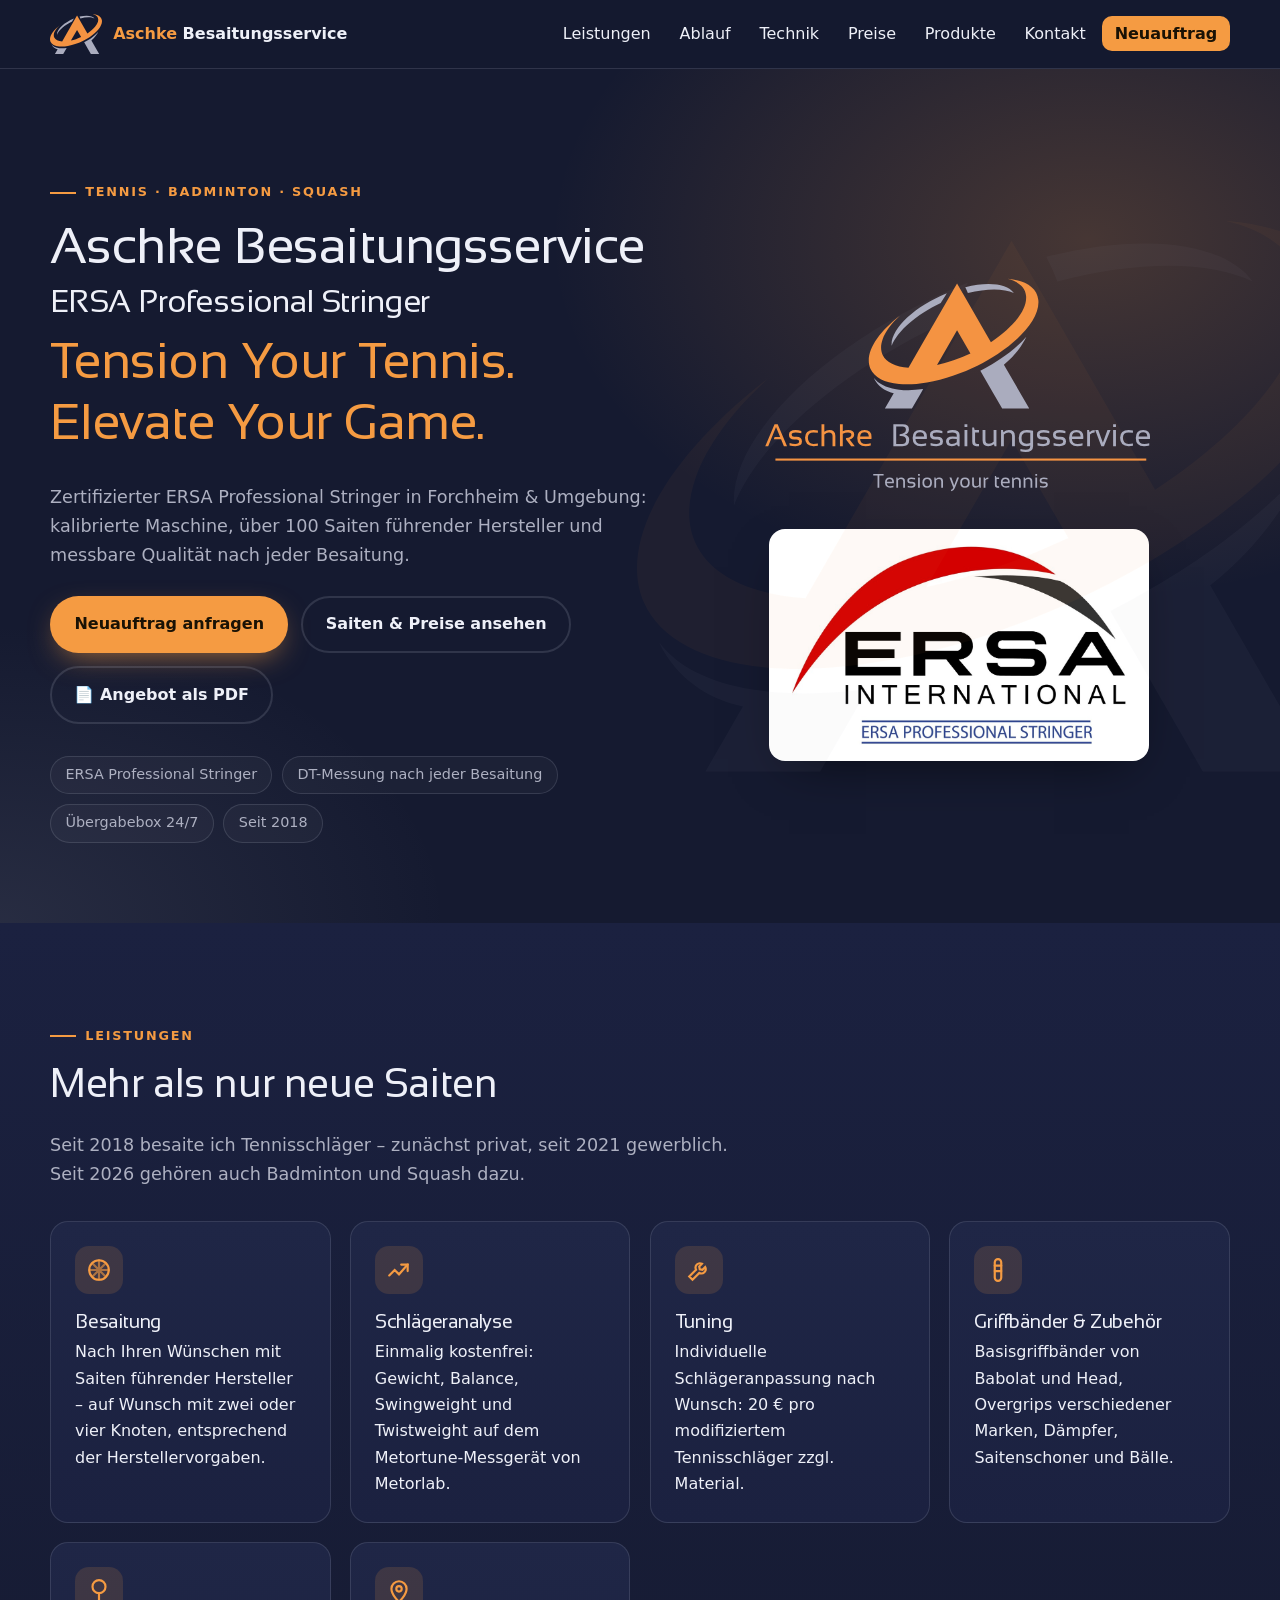
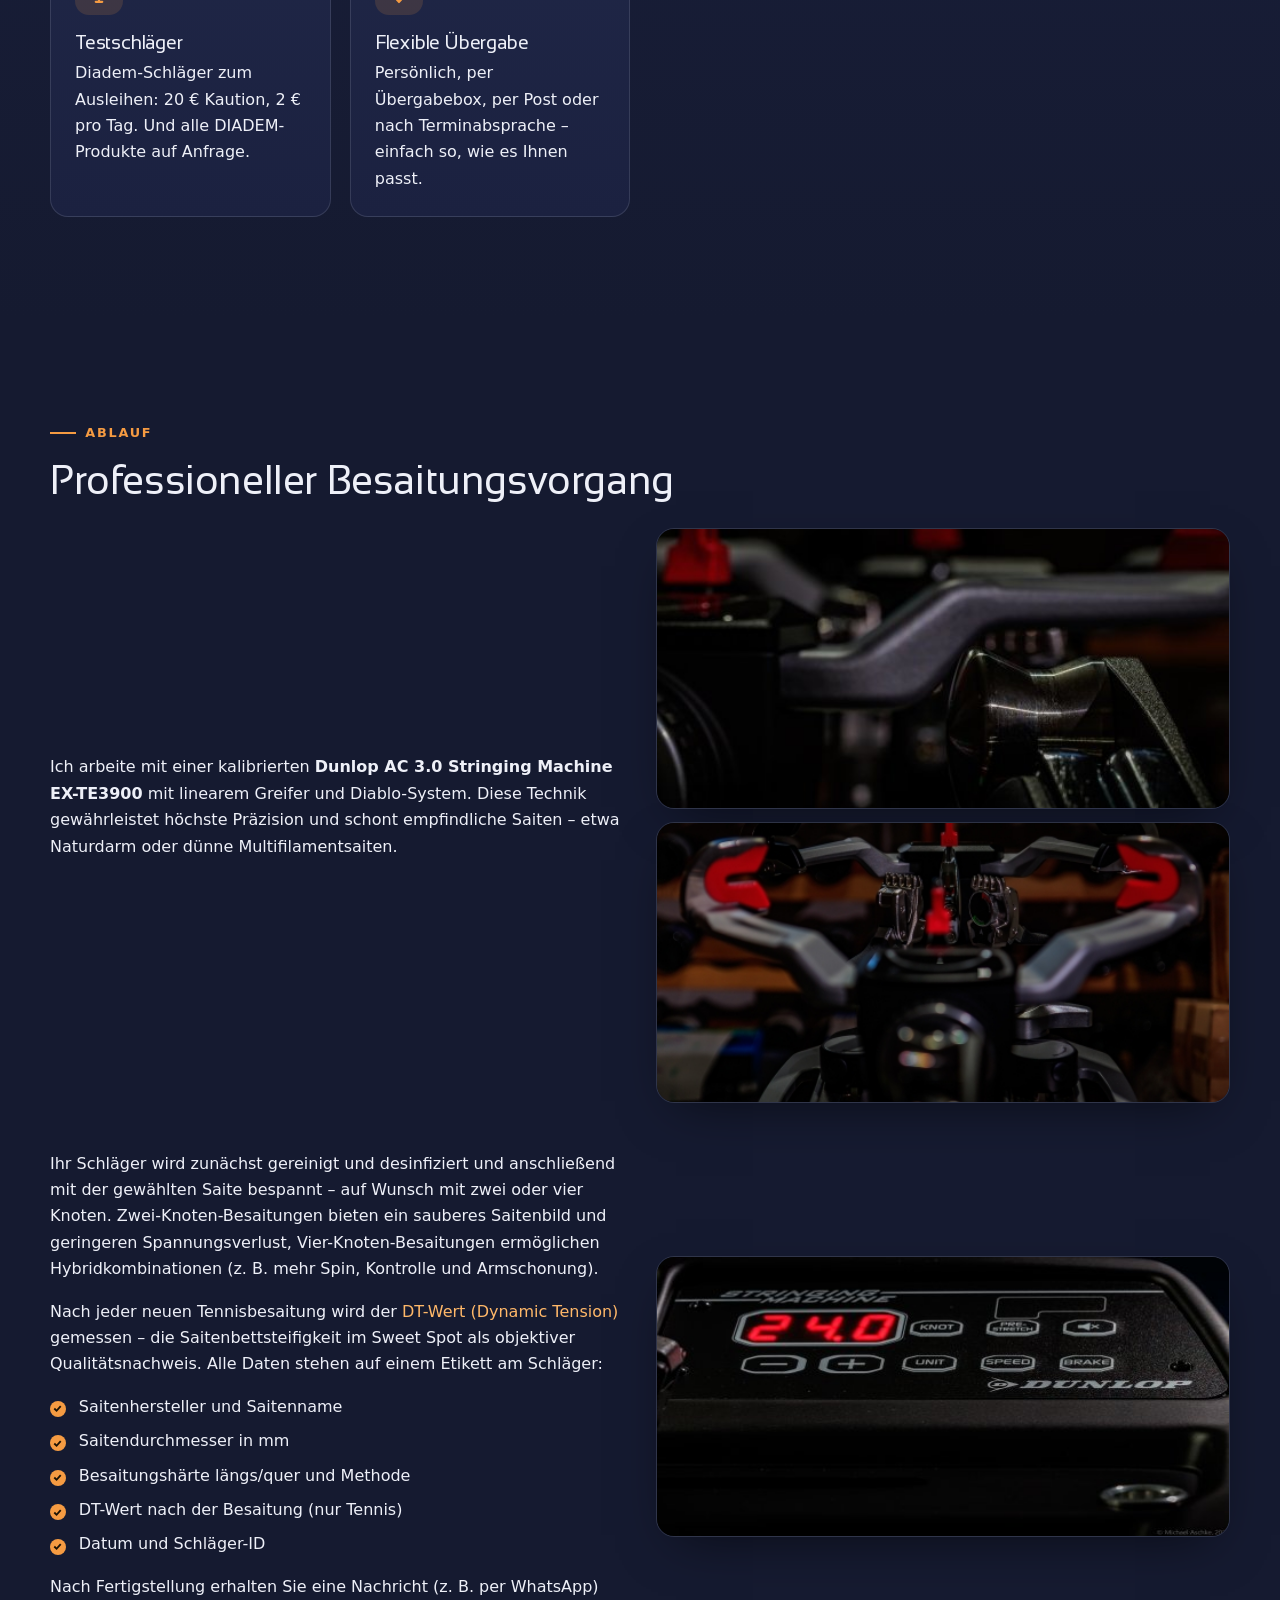
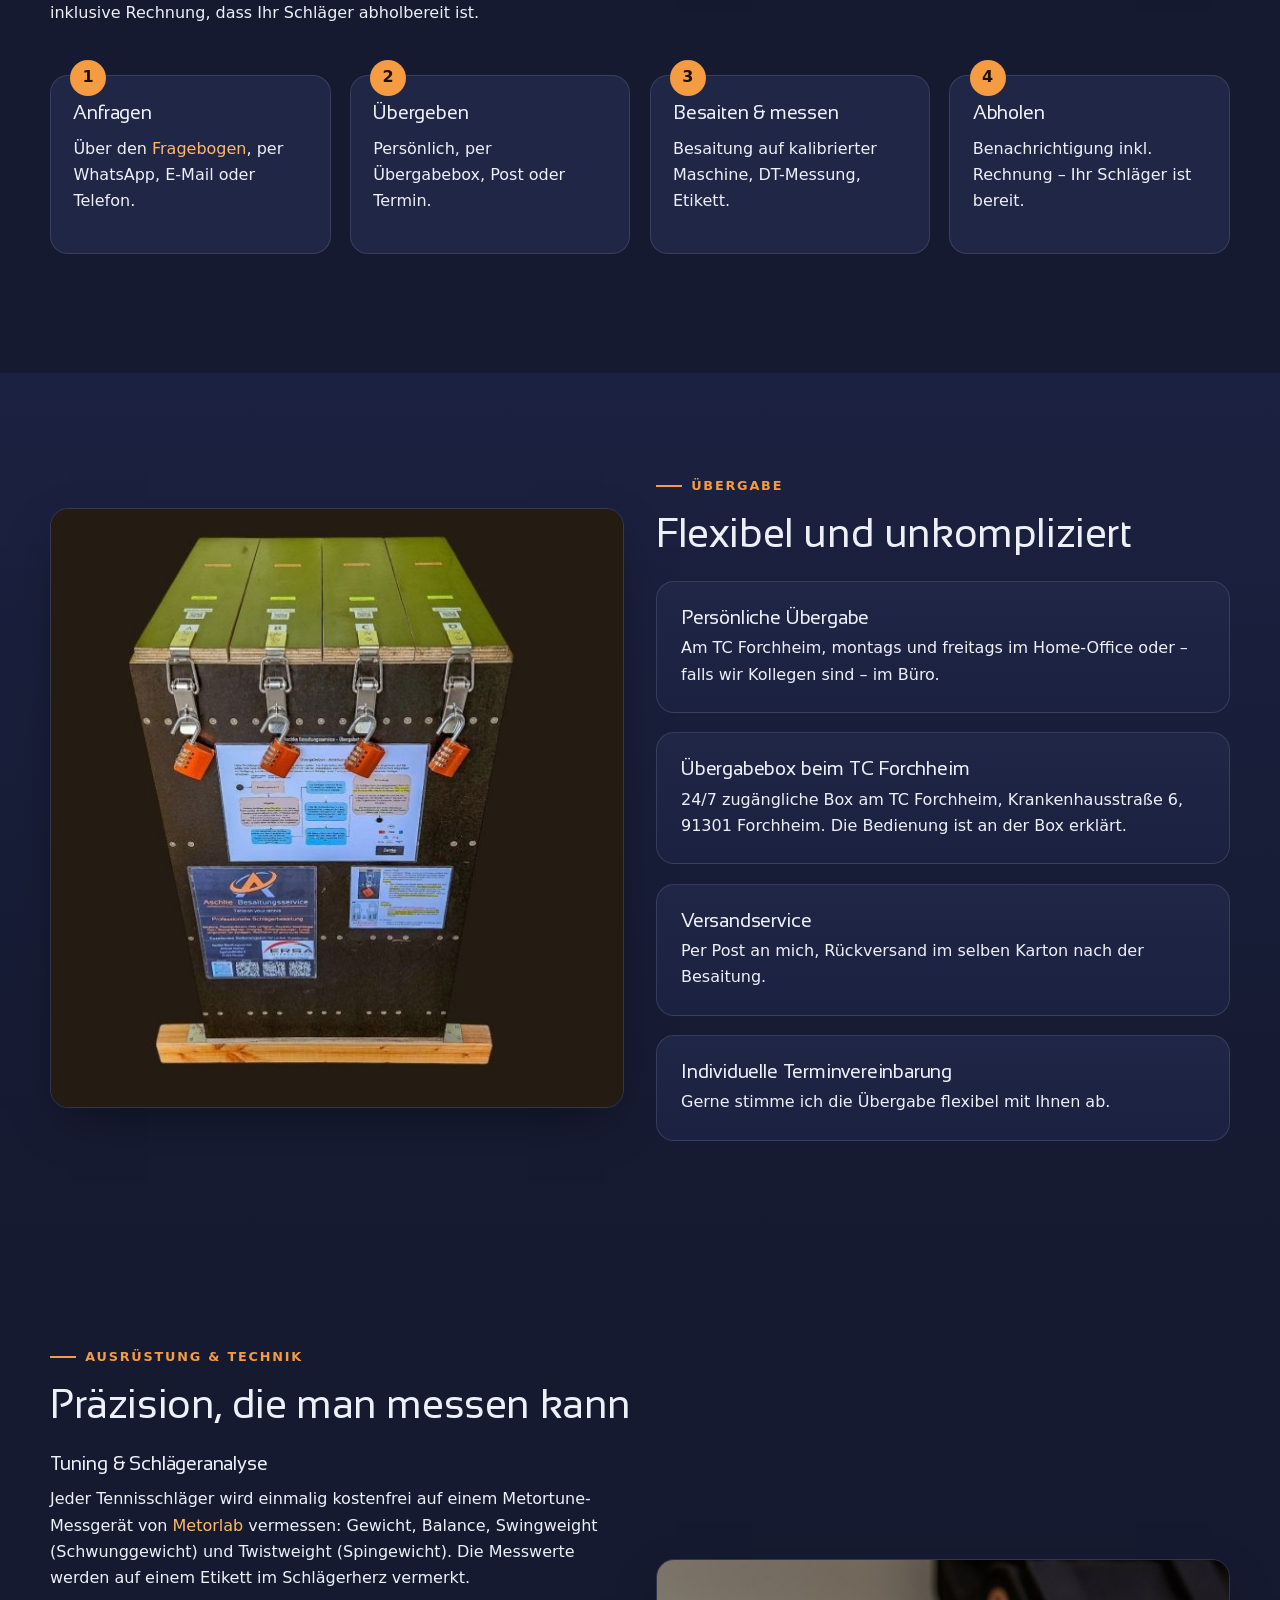
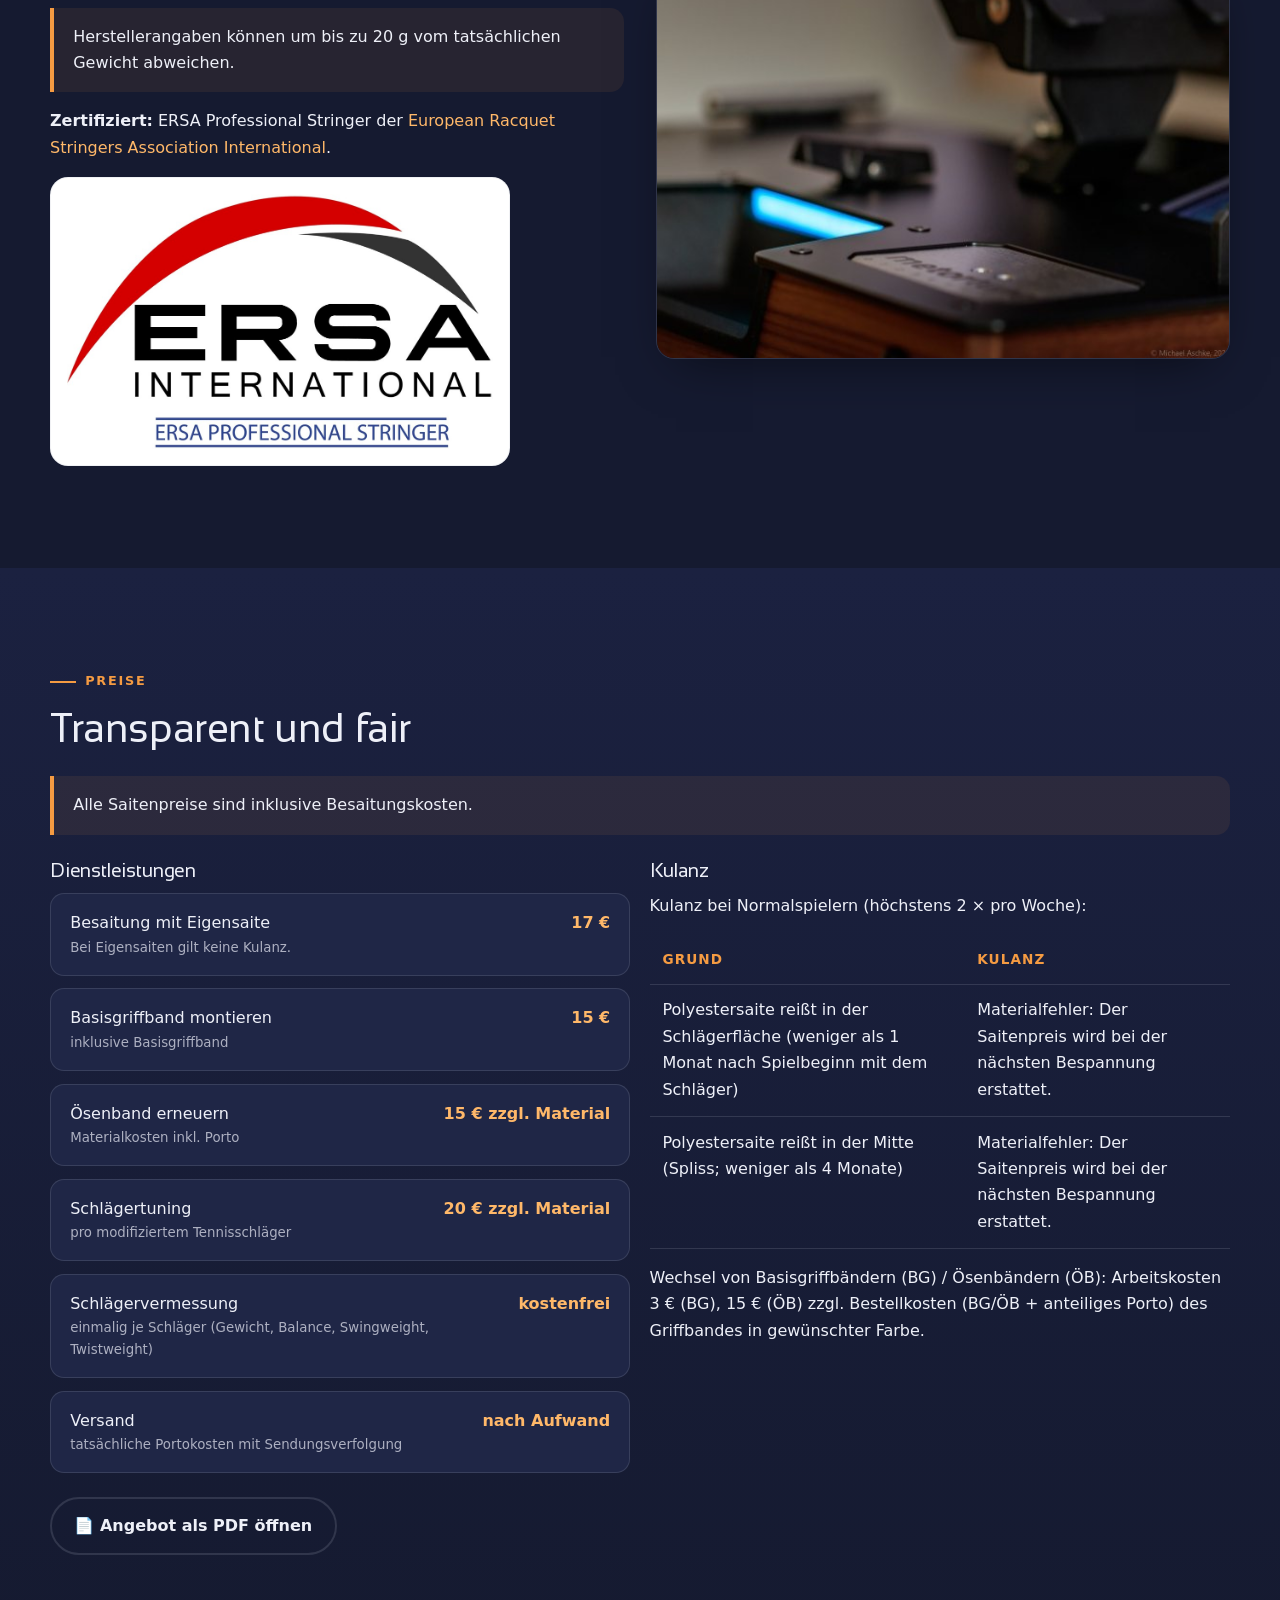
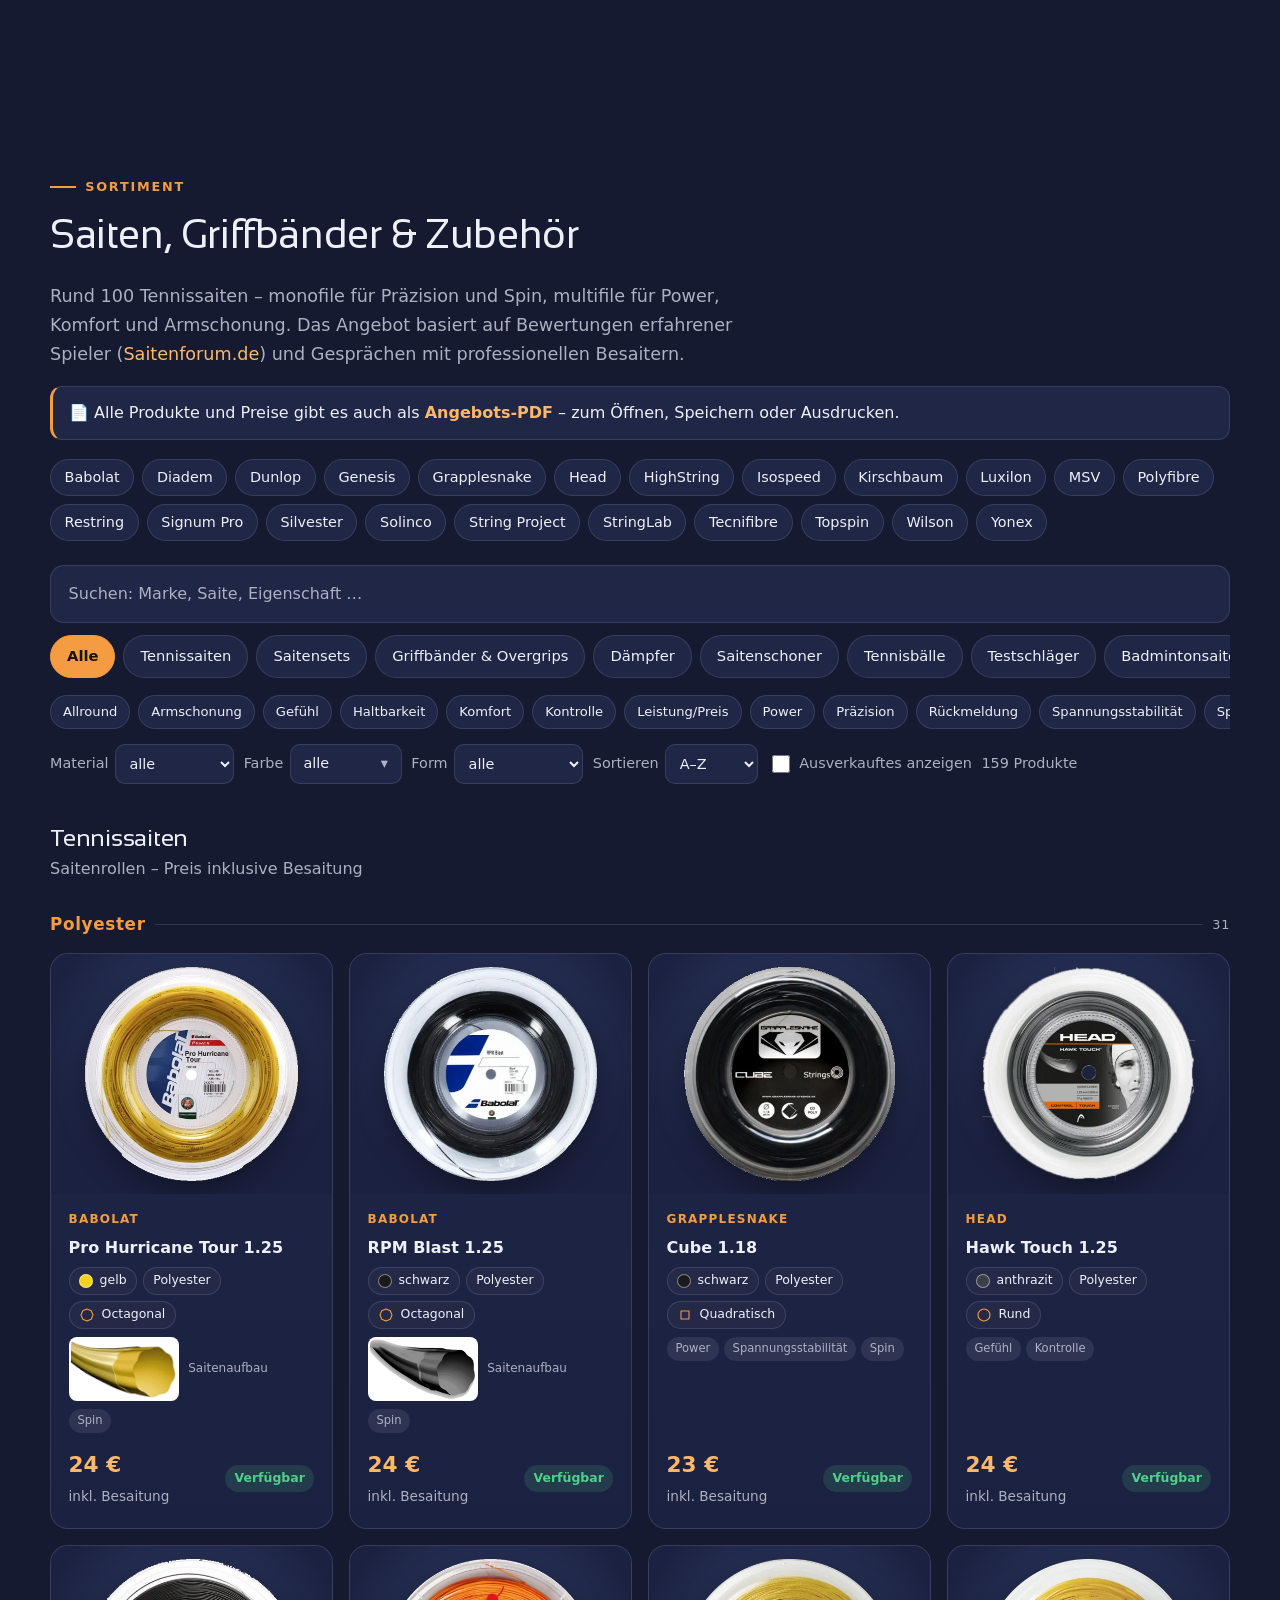
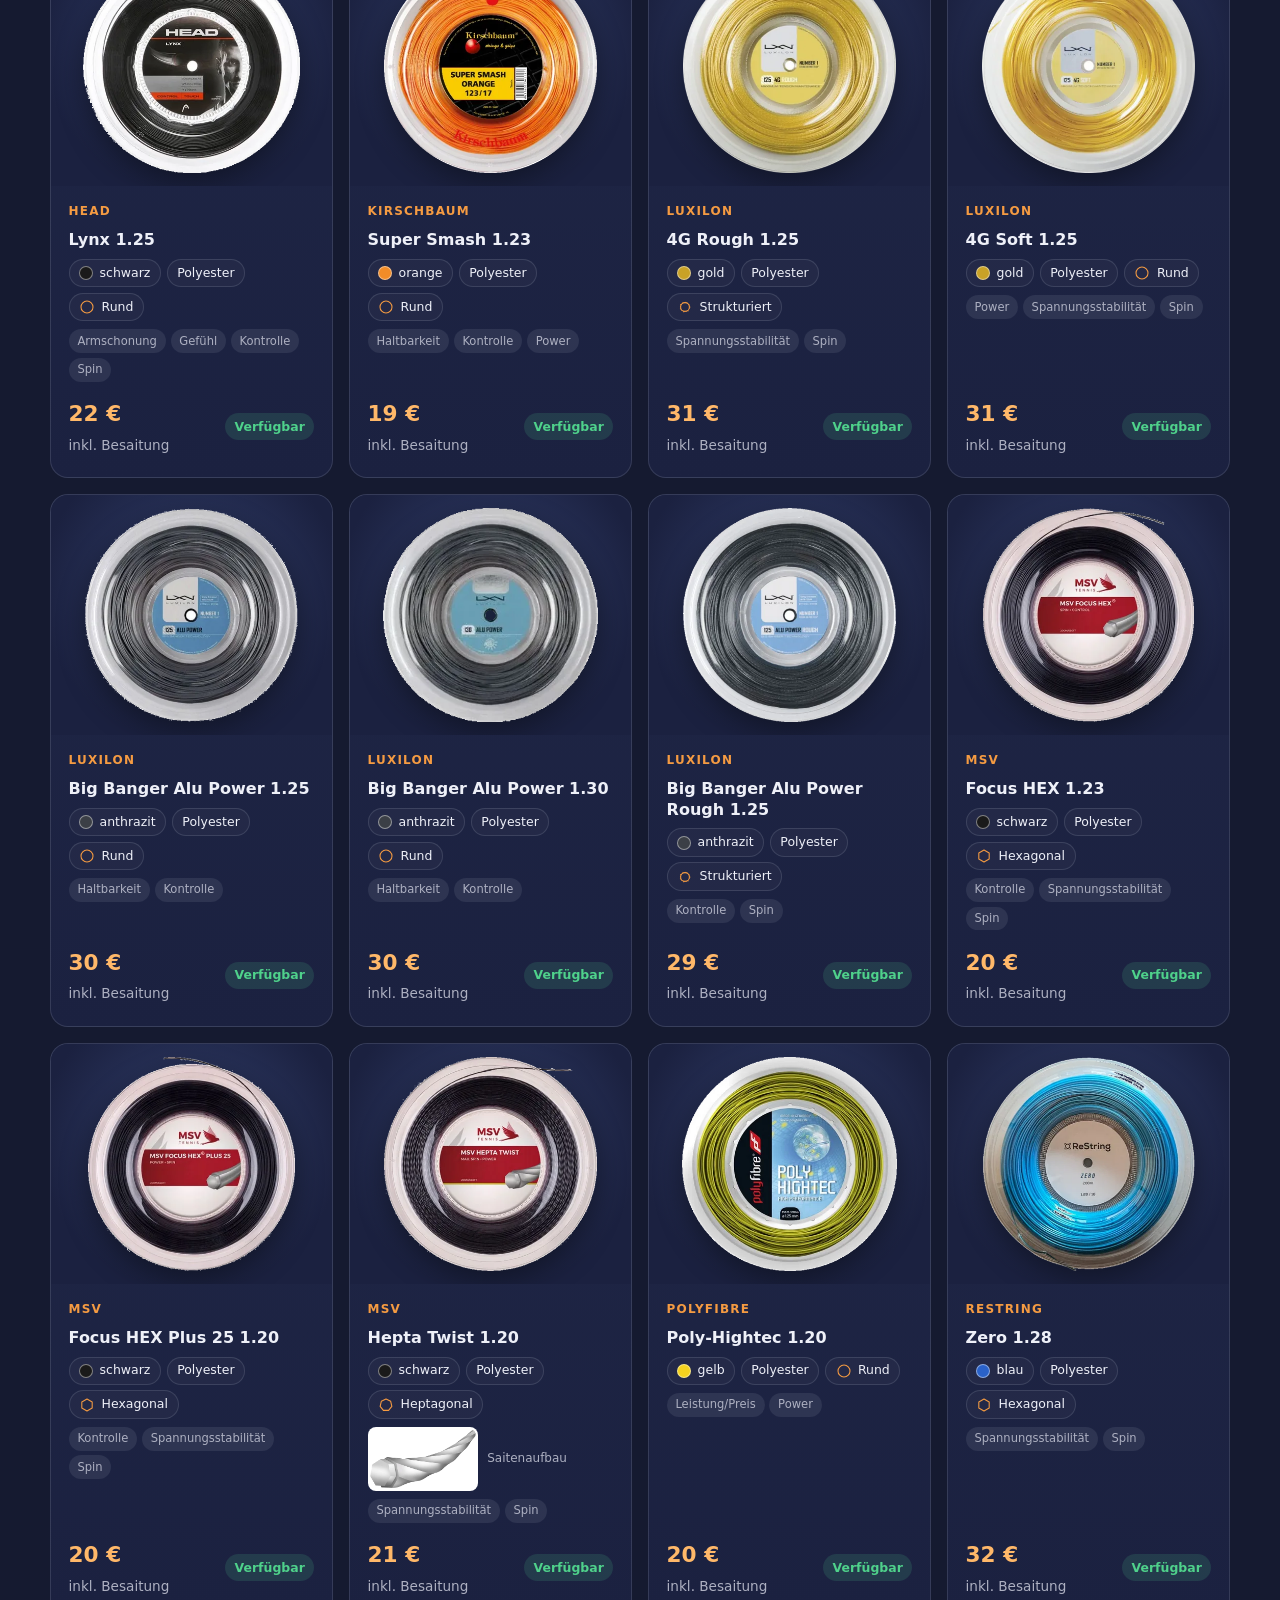
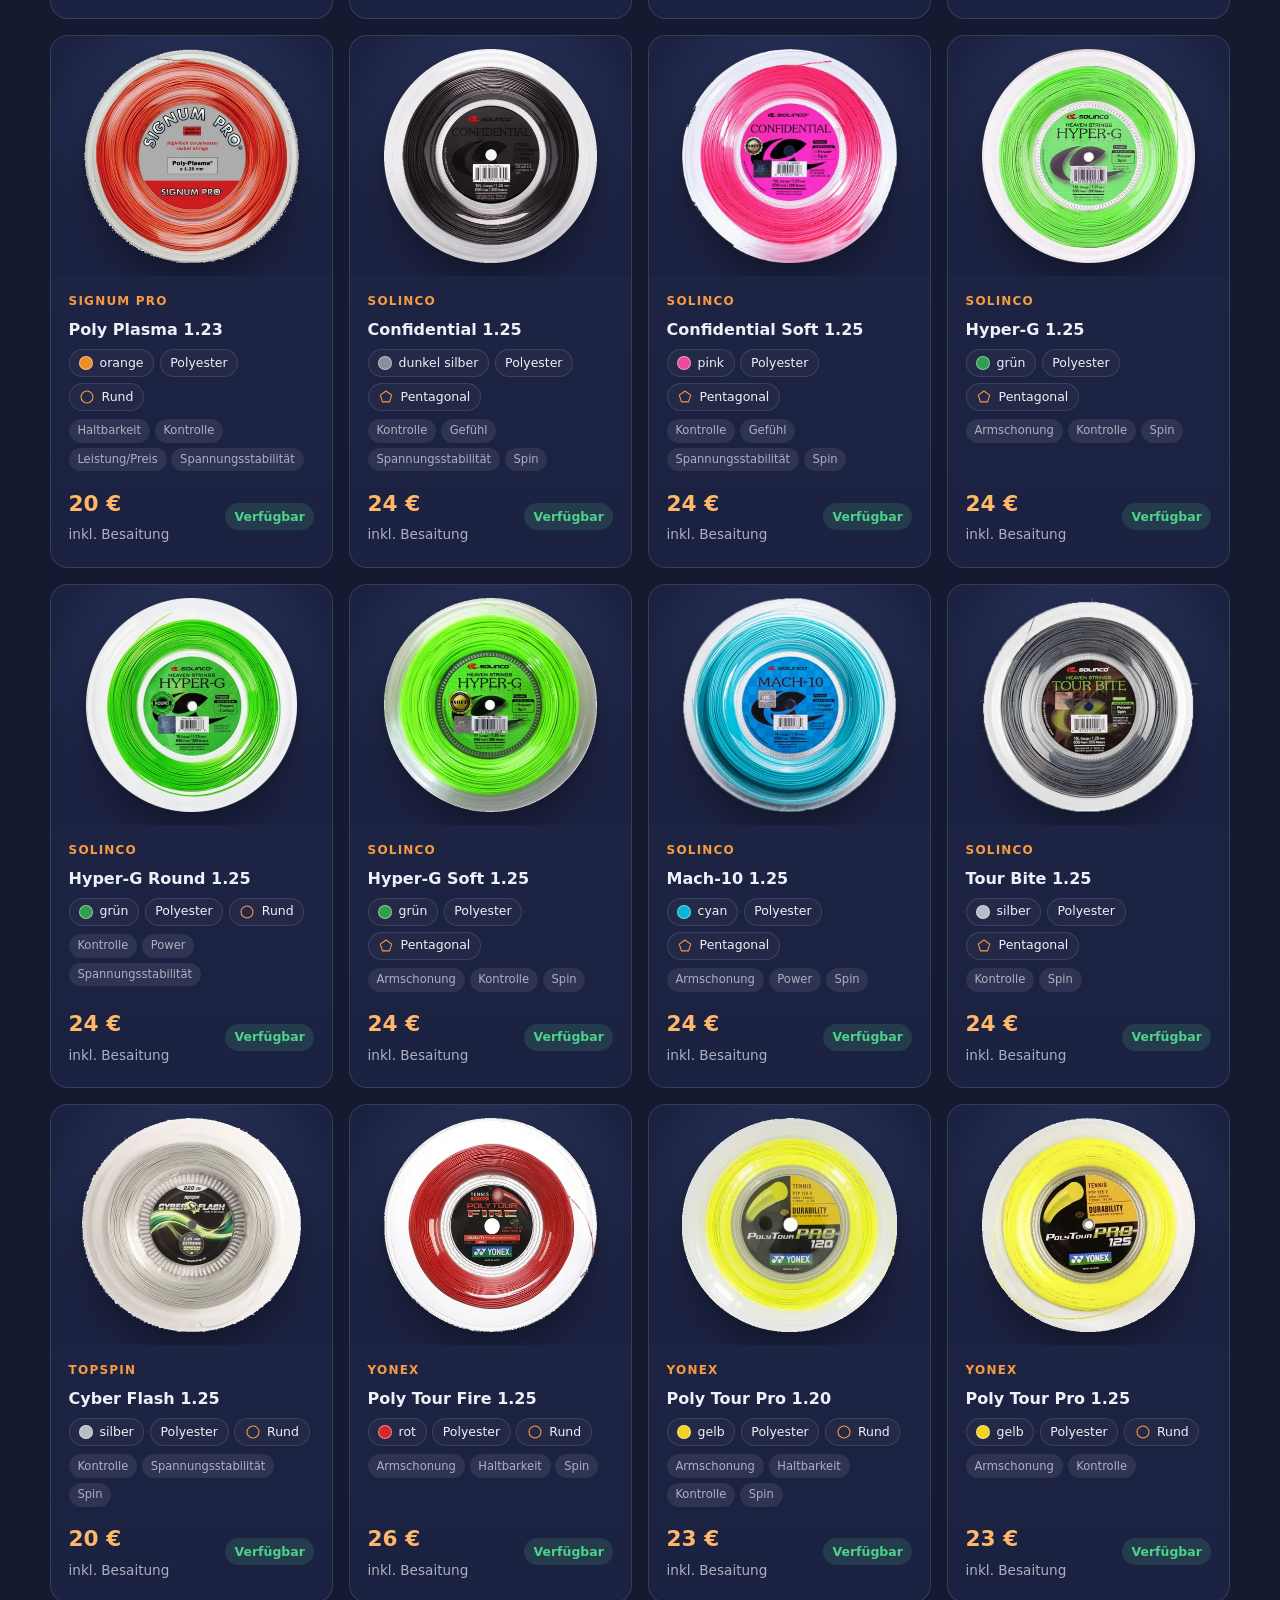
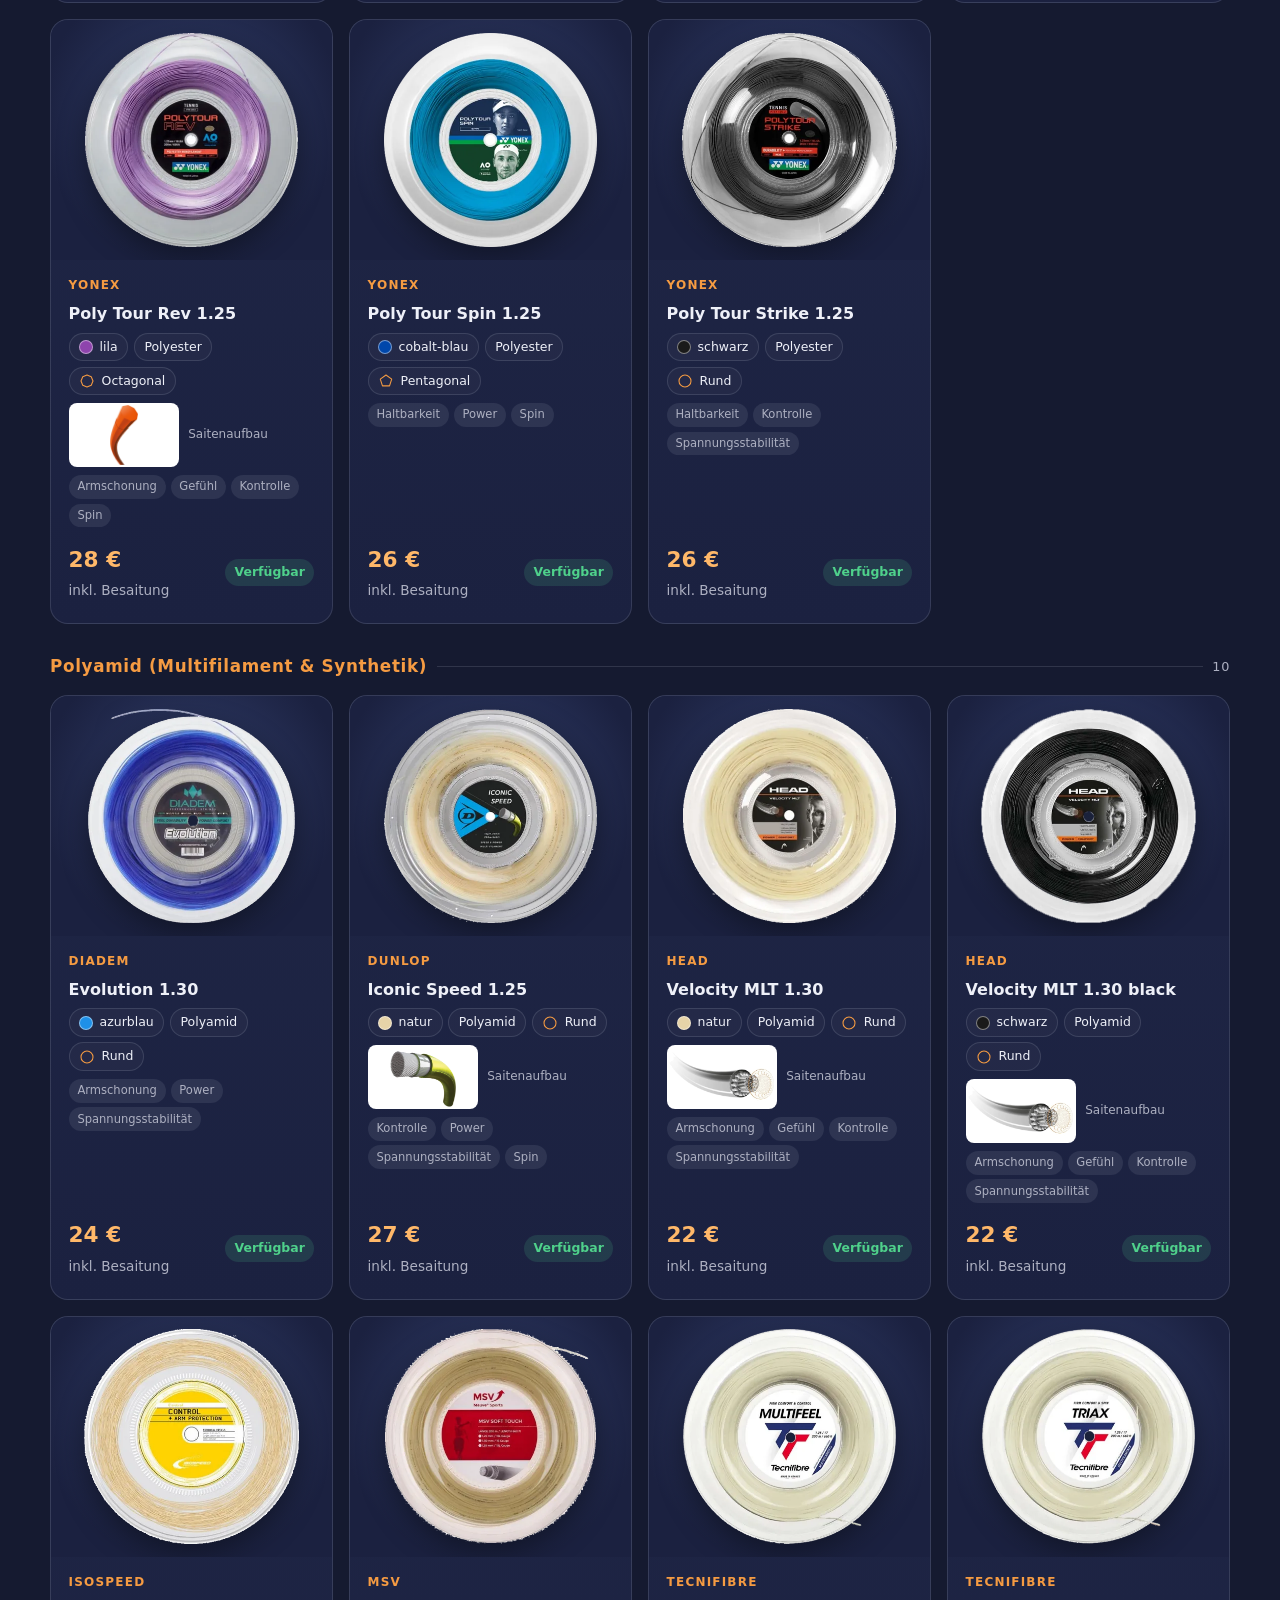
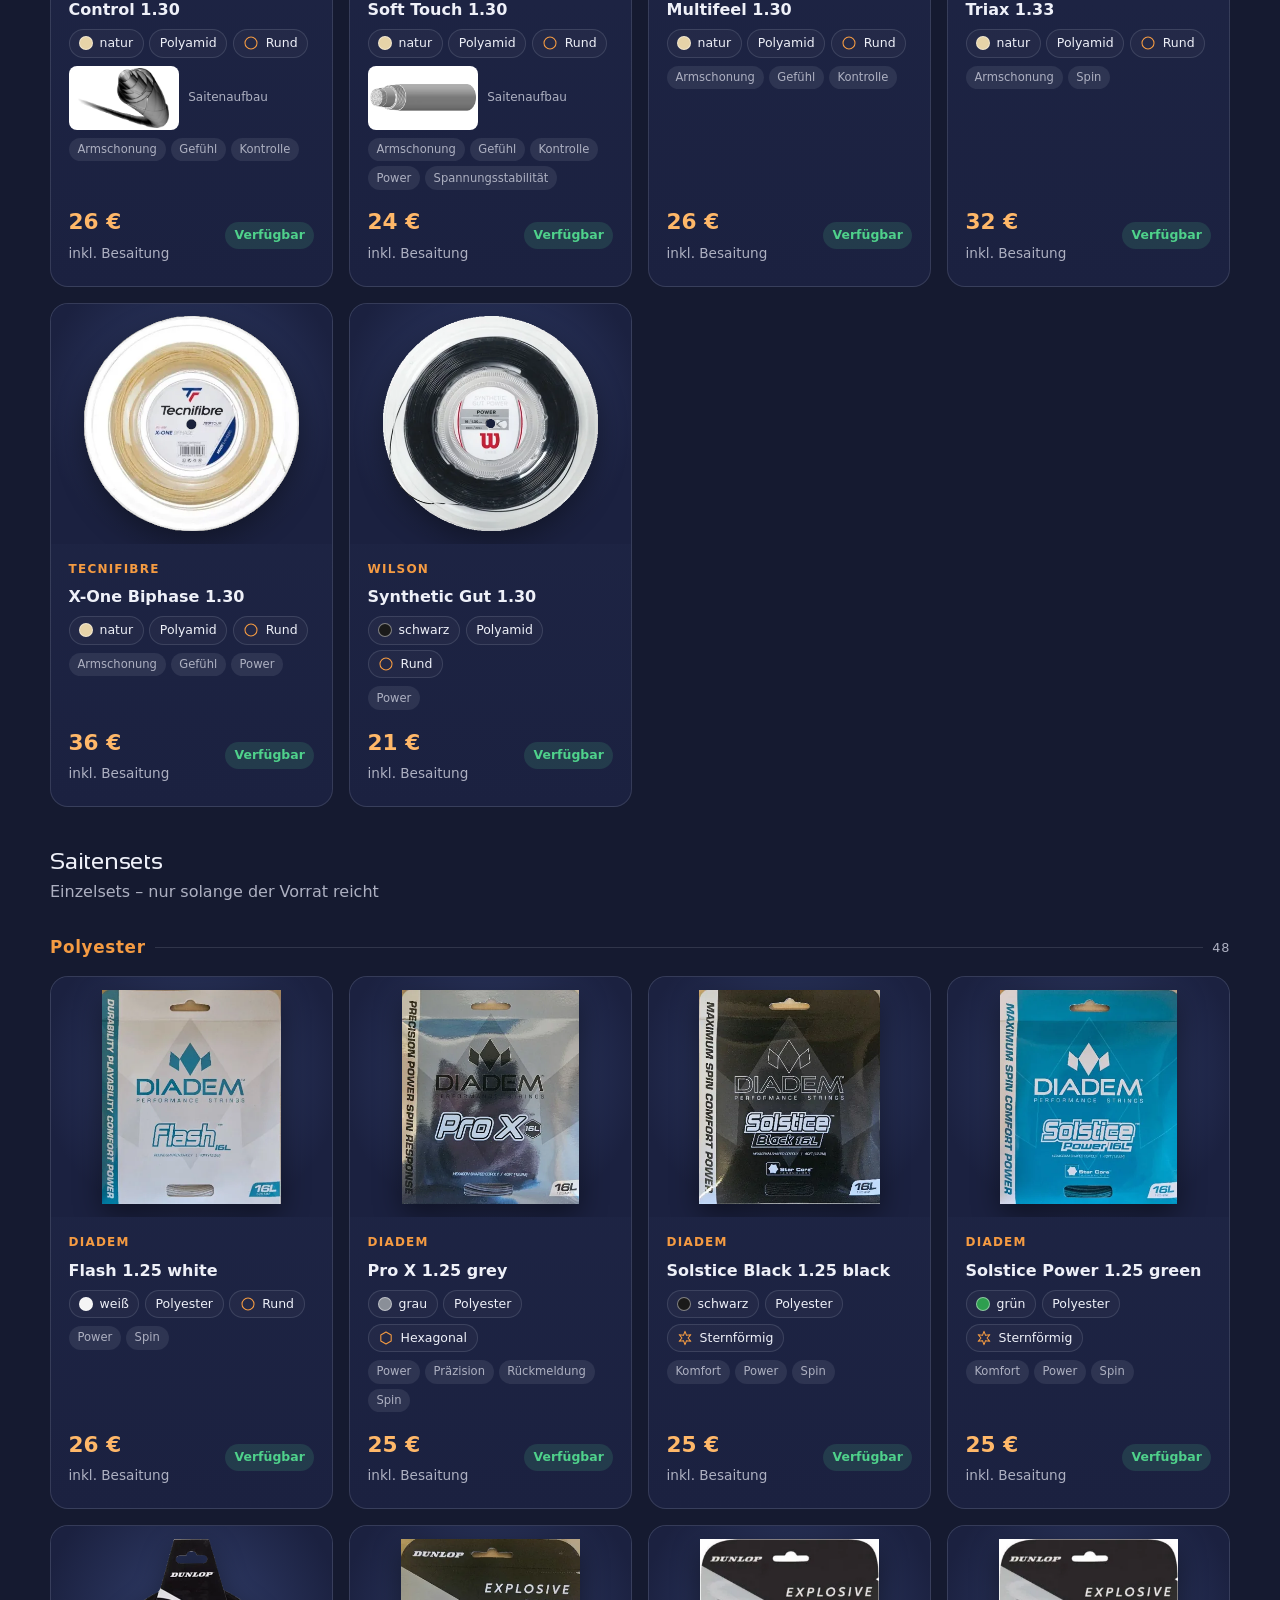
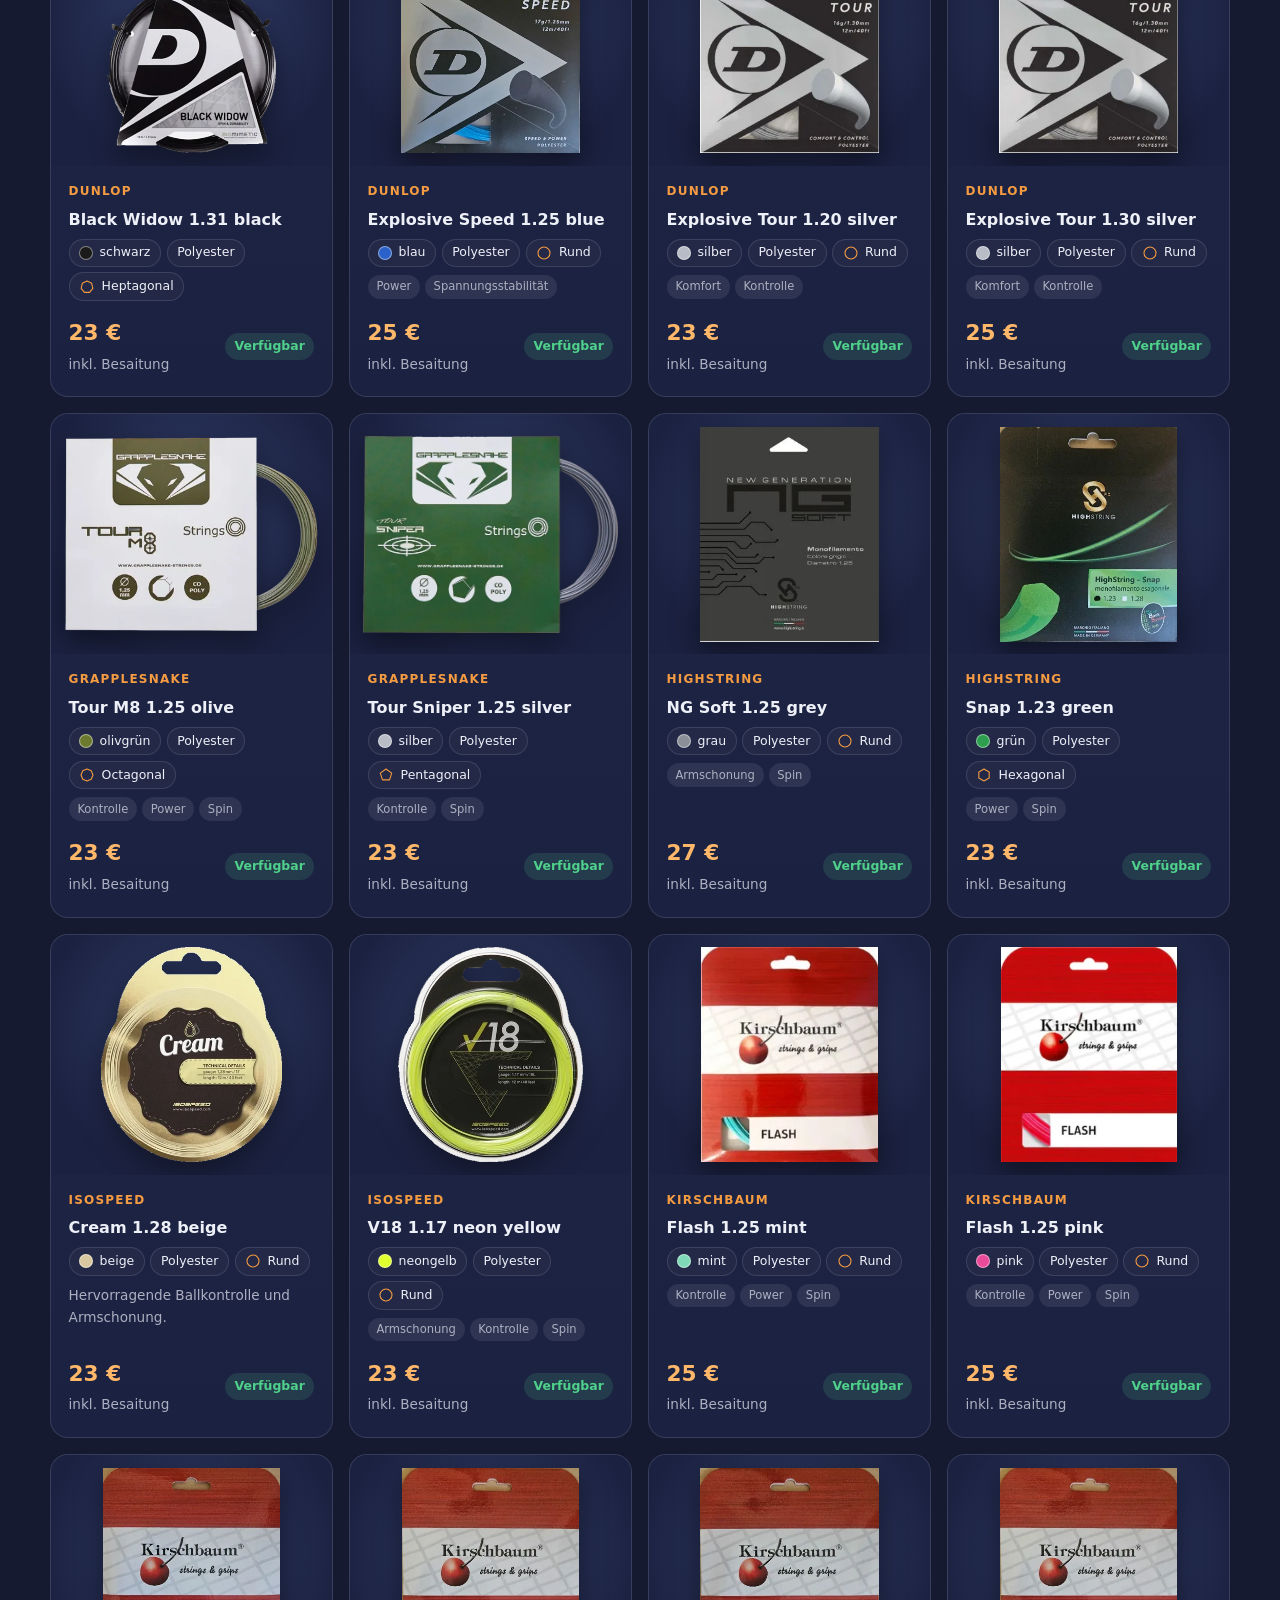
==== index.html @ 990672b7 "Farbfilter mit Farbpunkten vor den Farbnamen Co-authored-by: Copilot <223556219+Copilot@users.norepl" ====
<!DOCTYPE html>
<html lang="de">
<head>
  <meta charset="utf-8">
  <meta name="viewport" content="width=device-width, initial-scale=1">
  <title>Aschke Besaitungsservice – Tennis, Badminton &amp; Squash in Forchheim</title>
  <meta name="description" content="Professioneller Besaitungsservice für Tennis, Badminton und Squash in Forchheim, Hausen und Umgebung. ERSA-zertifiziert, mit DT-Messung, Metortune-Vermessung und Übergabebox.">
  <meta name="theme-color" content="#151a30">
  <meta property="og:title" content="Aschke Besaitungsservice – Tension your tennis">
  <meta property="og:description" content="ERSA-zertifizierter Besaitungsservice für Tennis, Badminton und Squash in Forchheim &amp; Umgebung.">
  <meta property="og:image" content="assets/img/site/logo.jpg">
  <link rel="icon" type="image/svg+xml" href="assets/img/site/favicon.svg">
  <link rel="icon" type="image/png" sizes="32x32" href="assets/img/site/favicon-32.png">
  <link rel="apple-touch-icon" href="assets/img/site/icon-192.png">
  <link rel="stylesheet" href="assets/css/styles.css">
  <script type="application/ld+json">
  {"@context":"https://schema.org","@type":"LocalBusiness","name":"Aschke Besaitungsservice","description":"Besaitungsservice für Tennis, Badminton und Squash","email":"besaitungsservice@aschke.net","telephone":"+491626951862","address":{"@type":"PostalAddress","streetAddress":"Egerlandstraße 6","postalCode":"91353","addressLocality":"Hausen","addressCountry":"DE"},"areaServed":"Forchheim und Umgebung"}
  </script>
</head>
<body>
  <a class="skip" href="#main">Zum Inhalt springen</a>

  <header class="site-header">
    <div class="container nav">
      <a class="brand" href="#top" aria-label="Aschke Besaitungsservice – Startseite">
        <img src="assets/img/site/icon.svg" alt="" width="52" height="40">
        <span><b>Aschke</b> Besaitungsservice</span>
      </a>
      <button class="burger" id="burger" aria-label="Menü öffnen" aria-expanded="false" aria-controls="menu">
        <svg viewBox="0 0 24 24" fill="none" stroke="currentColor" stroke-width="2" stroke-linecap="round"><path d="M4 7h16M4 12h16M4 17h16"/></svg>
      </button>
      <ul class="menu" id="menu">
        <li><a href="#leistungen">Leistungen</a></li>
        <li><a href="#ablauf">Ablauf</a></li>
        <li><a href="#technik">Technik</a></li>
        <li><a href="#preise">Preise</a></li>
        <li><a href="#produkte">Produkte</a></li>
        <li><a href="#kontakt">Kontakt</a></li>
        <li><a class="cta" href="anfrage.html">Neuauftrag</a></li>
      </ul>
    </div>
  </header>

  <main id="main">
    <section class="hero" id="top">
      <div class="container hero-grid">
        <div>
          <p class="eyebrow">Tennis · Badminton · Squash</p>
          <h1>Aschke Besaitungsservice<span class="h1-sub">ERSA Professional Stringer</span><em>Tension Your Tennis.<br>Elevate Your Game.</em></h1>
          <p class="lead">Zertifizierter ERSA Professional Stringer in Forchheim &amp; Umgebung: kalibrierte Maschine, über 100 Saiten führender Hersteller und messbare Qualität nach jeder Besaitung.</p>
          <div class="hero-cta">
            <a class="btn primary" href="anfrage.html">Neuauftrag anfragen</a>
            <a class="btn ghost" href="#produkte">Saiten &amp; Preise ansehen</a>
            <a class="btn ghost" href="Angebot.pdf" target="_blank" rel="noopener">📄 Angebot als PDF</a>
          </div>
          <ul class="badges">
            <li>ERSA Professional Stringer</li>
            <li>DT-Messung nach jeder Besaitung</li>
            <li>Übergabebox 24/7</li>
            <li>Seit 2018</li>
          </ul>
        </div>
        <div class="hero-media">
          <img class="logo-card" src="assets/img/site/logo.svg" alt="Logo Aschke Besaitungsservice – Tension your tennis" width="534" height="314">
          <a class="ersa-badge" href="https://www.ersa-stringers.com" target="_blank" rel="noopener"><img src="assets/img/site/ersa.jpg" alt="ERSA International – Professional Stringer" width="1000" height="597"></a>
        </div>
      </div>
    </section>

    <section class="section alt" id="leistungen">
      <div class="container">
        <p class="eyebrow">Leistungen</p>
        <h2>Mehr als nur neue Saiten</h2>
        <p class="lead">Seit 2018 besaite ich Tennisschläger – zunächst privat, seit 2021 gewerblich. Seit 2026 gehören auch Badminton und Squash dazu.</p>
        <div class="grid cols-3 reveal" style="margin-top:2rem">
          <article class="card"><div class="icon"><svg viewBox="0 0 24 24" fill="none" stroke="currentColor" stroke-width="2" stroke-linecap="round"><circle cx="12" cy="12" r="9"/><path d="M12 3v18M3 12h18M6 6l12 12M18 6L6 18" opacity=".6"/></svg></div><h3>Besaitung</h3><p>Nach Ihren Wünschen mit Saiten führender Hersteller – auf Wunsch mit zwei oder vier Knoten, entsprechend der Herstellervorgaben.</p></article>
          <article class="card"><div class="icon"><svg viewBox="0 0 24 24" fill="none" stroke="currentColor" stroke-width="2" stroke-linecap="round"><path d="M3 17l5-5 4 4 8-9"/><path d="M14 7h6v6"/></svg></div><h3>Schlägeranalyse</h3><p>Einmalig kostenfrei: Gewicht, Balance, Swingweight und Twistweight auf dem Metortune-Messgerät von Metorlab.</p></article>
          <article class="card"><div class="icon"><svg viewBox="0 0 24 24" fill="none" stroke="currentColor" stroke-width="2" stroke-linecap="round"><path d="M14.7 6.3a4 4 0 00-5.4 5.4L3 18l3 3 6.3-6.3a4 4 0 005.4-5.4l-2.5 2.5-2.5-.5-.5-2.5z"/></svg></div><h3>Tuning</h3><p>Individuelle Schlägeranpassung nach Wunsch: 20&nbsp;€ pro modifiziertem Tennisschläger zzgl. Material.</p></article>
          <article class="card"><div class="icon"><svg viewBox="0 0 24 24" fill="none" stroke="currentColor" stroke-width="2" stroke-linecap="round"><rect x="9" y="2" width="6" height="20" rx="3"/><path d="M9 8h6M9 13h6"/></svg></div><h3>Griffbänder &amp; Zubehör</h3><p>Basisgriffbänder von Babolat und Head, Overgrips verschiedener Marken, Dämpfer, Saitenschoner und Bälle.</p></article>
          <article class="card"><div class="icon"><svg viewBox="0 0 24 24" fill="none" stroke="currentColor" stroke-width="2" stroke-linecap="round"><ellipse cx="12" cy="8" rx="6" ry="6"/><path d="M12 14v8M9 22h6"/></svg></div><h3>Testschläger</h3><p>Diadem-Schläger zum Ausleihen: 20&nbsp;€ Kaution, 2&nbsp;€ pro Tag. Und alle DIADEM-Produkte auf Anfrage.</p></article>
          <article class="card"><div class="icon"><svg viewBox="0 0 24 24" fill="none" stroke="currentColor" stroke-width="2" stroke-linecap="round"><path d="M12 22s7-6.2 7-12a7 7 0 10-14 0c0 5.8 7 12 7 12z"/><circle cx="12" cy="10" r="2.5"/></svg></div><h3>Flexible Übergabe</h3><p>Persönlich, per Übergabebox, per Post oder nach Terminabsprache – einfach so, wie es Ihnen passt.</p></article>
        </div>
      </div>
    </section>

    <section class="section" id="ablauf">
      <div class="container">
        <p class="eyebrow">Ablauf</p>
        <h2>Professioneller Besaitungsvorgang</h2>
        <div class="split machine">
          <div>
            <p>Ich arbeite mit einer kalibrierten <b>Dunlop AC 3.0 Stringing Machine EX-TE3900</b> mit linearem Greifer und Diablo-System. Diese Technik gewährleistet höchste Präzision und schont empfindliche Saiten – etwa Naturdarm oder dünne Multifilamentsaiten.</p>
          </div>
          <div class="machine-pics"><img src="assets/img/site/maschine-1.jpg" alt="Dunlop AC 3.0 – Greifer" loading="lazy" width="500" height="281"><img src="assets/img/site/maschine-5506.jpg" alt="Dunlop AC 3.0 Besaitungsmaschine, Frontansicht" loading="lazy" width="500" height="281"></div>
        </div>
        <div class="split">
          <div>
            <p>Ihr Schläger wird zunächst gereinigt und desinfiziert und anschließend mit der gewählten Saite bespannt – auf Wunsch mit zwei oder vier Knoten. Zwei-Knoten-Besaitungen bieten ein sauberes Saitenbild und geringeren Spannungsverlust, Vier-Knoten-Besaitungen ermöglichen Hybridkombinationen (z.&nbsp;B. mehr Spin, Kontrolle und Armschonung).</p>
            <p>Nach jeder neuen Tennisbesaitung wird der <a href="https://tennisbespannung.at/was-ist-der-dt-wert/" target="_blank" rel="noopener">DT-Wert (Dynamic Tension)</a> gemessen – die Saitenbettsteifigkeit im Sweet Spot als objektiver Qualitätsnachweis. Alle Daten stehen auf einem Etikett am Schläger:</p>
            <ul class="checks">
              <li>Saitenhersteller und Saitenname</li>
              <li>Saitendurchmesser in mm</li>
              <li>Besaitungshärte längs/quer und Methode</li>
              <li>DT-Wert nach der Besaitung (nur Tennis)</li>
              <li>Datum und Schläger-ID</li>
            </ul>
            <p>Nach Fertigstellung erhalten Sie eine Nachricht (z.&nbsp;B. per WhatsApp) inklusive Rechnung, dass Ihr Schläger abholbereit ist.</p>
          </div>
          <img src="assets/img/site/maschine-display.jpg" alt="Display der Dunlop AC 3.0 Besaitungsmaschine mit 24,0 kg Spannung" loading="lazy" width="500" height="281">
        </div>
        <ol class="steps reveal">
          <li><h3>Anfragen</h3><p>Über den <a href="anfrage.html">Fragebogen</a>, per WhatsApp, E-Mail oder Telefon.</p></li>
          <li><h3>Übergeben</h3><p>Persönlich, per Übergabebox, Post oder Termin.</p></li>
          <li><h3>Besaiten &amp; messen</h3><p>Besaitung auf kalibrierter Maschine, DT-Messung, Etikett.</p></li>
          <li><h3>Abholen</h3><p>Benachrichtigung inkl. Rechnung – Ihr Schläger ist bereit.</p></li>
        </ol>
      </div>
    </section>

    <section class="section alt" id="uebergabe">
      <div class="container split rev">
        <div>
          <p class="eyebrow">Übergabe</p>
          <h2>Flexibel und unkompliziert</h2>
          <div class="grid" id="handover"></div>
        </div>
        <img src="assets/img/site/uebergabebox.jpg" alt="Übergabebox am TC Forchheim" loading="lazy" width="600" height="600">
      </div>
    </section>

    <section class="section" id="technik">
      <div class="container">
        <p class="eyebrow">Ausrüstung &amp; Technik</p>
        <h2>Präzision, die man messen kann</h2>
        <div class="split">
          <div>
            
            <h3>Tuning &amp; Schlägeranalyse</h3>
            <p>Jeder Tennisschläger wird einmalig kostenfrei auf einem Metortune-Messgerät von <a href="https://www.metorlab.io/" target="_blank" rel="noopener">Metorlab</a> vermessen: Gewicht, Balance, Swingweight (Schwunggewicht) und Twistweight (Spingewicht). Die Messwerte werden auf einem Etikett im Schlägerherz vermerkt.</p>
            <p class="note">Herstellerangaben können um bis zu 20&nbsp;g vom tatsächlichen Gewicht abweichen.</p>
            <p><b>Zertifiziert:</b> ERSA Professional Stringer der <a href="https://www.ersa-stringers.com" target="_blank" rel="noopener">European Racquet Stringers Association International</a>.</p>
            <img class="ersa" src="assets/img/site/ersa.jpg" alt="ERSA International – Professional Stringer" loading="lazy" width="1000" height="597">
          </div>
          <img src="assets/img/site/tuning.jpg" alt="Metortune-Messgerät" loading="lazy" width="600" height="400">
        </div>
      </div>
    </section>

    <section class="section alt" id="preise">
      <div class="container">
        <p class="eyebrow">Preise</p>
        <h2>Transparent und fair</h2>
        <p class="note" id="priceNote">Alle Saitenpreise sind inklusive Besaitungskosten.</p>
        <div class="grid cols-2" style="margin-top:1.5rem">
          <div><h3>Dienstleistungen</h3><div class="price-list" id="services"></div></div>
          <div>
            <h3>Kulanz</h3>
            <p id="kulanzIntro"></p>
            <table class="kulanz"><thead><tr><th>Grund</th><th>Kulanz</th></tr></thead><tbody id="kulanzRows"></tbody></table>
            <p id="kulanzGrip"></p>
          </div>
        </div>
        <p style="margin-top:1.5rem"><a class="btn ghost" href="Angebot.pdf" target="_blank" rel="noopener">📄 Angebot als PDF öffnen</a></p>
      </div>
    </section>

    <section class="section" id="produkte">
      <div class="container">
        <p class="eyebrow">Sortiment</p>
        <h2>Saiten, Griffbänder &amp; Zubehör</h2>
        <p class="lead">Rund 100 Tennissaiten – monofile für Präzision und Spin, multifile für Power, Komfort und Armschonung. Das Angebot basiert auf Bewertungen erfahrener Spieler (<a href="https://www.saitenforum.de" target="_blank" rel="noopener">Saitenforum.de</a>) und Gesprächen mit professionellen Besaitern.</p>
        <p class="pdf-hint">📄 Alle Produkte und Preise gibt es auch als <a href="Angebot.pdf" target="_blank" rel="noopener"><b>Angebots-PDF</b></a> – zum Öffnen, Speichern oder Ausdrucken.</p>
        <ul class="brands" id="brands" aria-label="Verfügbare Marken"></ul>

        <div class="toolbar" role="search">
          <input class="search" id="search" type="search" placeholder="Suchen: Marke, Saite, Eigenschaft …" aria-label="Produkte durchsuchen">
          <div class="chips" id="catChips" role="group" aria-label="Kategorien"></div>
          <div class="filters">
            <div class="chips" id="tagChips" role="group" aria-label="Eigenschaften"></div>
            <label for="material">Material
              <select id="material"><option value="">alle</option></select>
            </label>
            <div class="cdd" id="colorDd">Farbe
              <button type="button" class="cdd-btn" id="colorBtn" aria-haspopup="listbox" aria-expanded="false"><span class="cdd-cur">alle</span></button>
              <ul class="cdd-list" id="colorList" role="listbox" hidden></ul>
            </div>
            <label for="shape">Form
              <select id="shape"><option value="">alle</option></select>
            </label>
            <label for="sort">Sortieren
              <select id="sort"><option value="name">A–Z</option><option value="price-asc">Preis ↑</option><option value="price-desc">Preis ↓</option></select>
            </label>
            <label><input type="checkbox" id="soldout"> Ausverkauftes anzeigen</label>
            <span class="count" id="count" aria-live="polite"></span>
          </div>
        </div>
        <div id="catalog"></div>
        <p class="note" id="diademNote" style="margin-top:2rem"></p>
        <p class="count" id="updated"></p>
      </div>
    </section>

    <section class="section alt" id="kontakt">
      <div class="container">
        <p class="eyebrow">Kontakt</p>
        <h2>Schreiben Sie mir</h2>
        <p class="lead">Aschke Besaitungsservice, z.&nbsp;Hd. Michael Aschke, Egerlandstraße 6, 91353 Hausen</p>
        <div class="contact-grid">
          <a class="contact-card" href="https://wa.me/491626951862" target="_blank" rel="noopener"><svg viewBox="0 0 24 24" fill="none" stroke="currentColor" stroke-width="2" stroke-linecap="round" stroke-linejoin="round"><path d="M21 12a9 9 0 01-13.4 7.8L3 21l1.3-4.4A9 9 0 1121 12z"/></svg><span>WhatsApp<small>+49 162 6951862</small></span></a>
          <a class="contact-card" href="mailto:besaitungsservice@aschke.net"><svg viewBox="0 0 24 24" fill="none" stroke="currentColor" stroke-width="2" stroke-linecap="round" stroke-linejoin="round"><rect x="3" y="5" width="18" height="14" rx="2"/><path d="M3 7l9 6 9-6"/></svg><span>E-Mail<small>besaitungsservice@aschke.net</small></span></a>
          <a class="contact-card" href="tel:+491626951862"><svg viewBox="0 0 24 24" fill="none" stroke="currentColor" stroke-width="2" stroke-linecap="round" stroke-linejoin="round"><path d="M22 16.9v3a2 2 0 01-2.2 2 19.8 19.8 0 01-8.6-3.1 19.5 19.5 0 01-6-6A19.8 19.8 0 012.1 4.2 2 2 0 014.1 2h3a2 2 0 012 1.7c.1 1 .4 1.9.7 2.8a2 2 0 01-.5 2.1L8.1 9.9a16 16 0 006 6l1.3-1.3a2 2 0 012.1-.4c.9.3 1.8.6 2.8.7a2 2 0 011.7 2z"/></svg><span>Anrufen<small>+49 162 6951862</small></span></a>
          <a class="contact-card" href="https://www.instagram.com/aschkebesaitungsservice/" target="_blank" rel="noopener"><svg viewBox="0 0 24 24" fill="none" stroke="currentColor" stroke-width="2"><rect x="3" y="3" width="18" height="18" rx="5"/><circle cx="12" cy="12" r="4"/><circle cx="17.5" cy="6.5" r=".8" fill="currentColor"/></svg><span>Instagram<small>@aschkebesaitungsservice</small></span></a>
          <a class="contact-card" href="https://www.facebook.com/TennisbesaitungAschke" target="_blank" rel="noopener"><svg viewBox="0 0 24 24" fill="none" stroke="currentColor" stroke-width="2" stroke-linecap="round" stroke-linejoin="round"><path d="M18 2h-3a5 5 0 00-5 5v3H7v4h3v8h4v-8h3l1-4h-4V7a1 1 0 011-1h3z"/></svg><span>Facebook<small>TennisbesaitungAschke</small></span></a>
          <a class="contact-card" href="anfrage.html"><svg viewBox="0 0 24 24" fill="none" stroke="currentColor" stroke-width="2" stroke-linecap="round" stroke-linejoin="round"><path d="M14 3H6a2 2 0 00-2 2v14a2 2 0 002 2h12a2 2 0 002-2V9z"/><path d="M14 3v6h6M8 13h8M8 17h8"/></svg><span>Fragebogen<small>für Neuaufträge</small></span></a>
        </div>
      </div>
    </section>
  </main>

  <footer class="site-footer">
    <div class="container foot-grid">
      <div>© <span id="year">2026</span> Michael Aschke · Aschke Besaitungsservice</div>
      <nav class="foot-links" aria-label="Rechtliches">
        <a href="impressum.html">Impressum</a>
        <a href="datenschutz.html">Datenschutz</a>
        <a href="#top">Nach oben ↑</a>
      </nav>
    </div>
  </footer>

  <script src="data/data.js"></script>

  <script src="assets/js/app.js" defer></script>
</body>
</html>
---- assets/css/styles.css ----
@font-face { font-family: "Sansation"; src: url("../fonts/Sansation.ttf") format("truetype"); font-weight: 400 700; font-display: swap; }
:root {
  --bg: #151a30;
  --bg-2: #1b2140;
  --surface: #1f2646;
  --surface-2: #262e55;
  --line: rgba(173, 176, 193, .18);
  --text: #eef0f8;
  --muted: #adb0c1;
  --accent: #f59b42;
  --accent-2: #ffb869;
  --ok: #4fd18b;
  --bad: #ff7a7a;
  --radius: 18px;
  --shadow: 0 18px 50px -20px rgba(0, 0, 0, .6);
  --max: 1180px;
  font-size: 16px;
}
* { box-sizing: border-box; }
html { scroll-behavior: smooth; scroll-padding-top: 84px; }
body {
  margin: 0; background: var(--bg); color: var(--text);
  font: 400 1rem/1.65 Inter, system-ui, -apple-system, "Segoe UI", Roboto, "Helvetica Neue", Arial, sans-serif;
  -webkit-font-smoothing: antialiased; text-rendering: optimizeLegibility;
}
img { max-width: 100%; display: block; }
a { color: var(--accent-2); text-decoration: none; }
a:hover { text-decoration: underline; }
h1, h2, h3, .sansation { font-family: "Sansation", system-ui, sans-serif; font-weight: 400; line-height: 1.2; letter-spacing: -.01em; margin: 0 0 .6em; }
h1 { font-size: clamp(2.2rem, 6vw, 4rem); }
h2 { font-size: clamp(1.7rem, 4vw, 2.5rem); }
h3 { font-size: 1.2rem; }
p { margin: 0 0 1em; }
.container { width: min(100% - 2rem, var(--max)); margin-inline: auto; }
.section { padding: clamp(3.5rem, 8vw, 6.5rem) 0; }
.section.alt { background: linear-gradient(180deg, var(--bg-2), var(--bg)); }
.eyebrow { color: var(--accent); font-weight: 700; letter-spacing: .14em; text-transform: uppercase; font-size: .8rem; margin-bottom: .8rem; }
.lead { color: var(--muted); font-size: 1.1rem; max-width: 62ch; }
.sr-only { position: absolute; width: 1px; height: 1px; overflow: hidden; clip: rect(0 0 0 0); white-space: nowrap; }
:focus-visible { outline: 3px solid var(--accent); outline-offset: 3px; border-radius: 6px; }
.skip { position: absolute; left: -999px; top: 0; background: var(--accent); color: #111; padding: .6rem 1rem; z-index: 100; }
.skip:focus { left: 0; }

/* Header */
.site-header { position: sticky; top: 0; z-index: 50; backdrop-filter: blur(14px); background: rgba(21, 26, 48, .82); border-bottom: 1px solid var(--line); }
.nav { display: flex; align-items: center; justify-content: space-between; min-height: 68px; gap: 1rem; }
.brand { display: flex; align-items: center; gap: .7rem; color: var(--text); font-weight: 700; }
.brand:hover { text-decoration: none; }
.brand img { width: 52px; height: 40px; }
.brand span b { color: var(--accent); font-weight: 700; }
.menu { display: none; list-style: none; margin: 0; padding: 0; }
.menu a { color: var(--text); padding: .5rem .8rem; border-radius: 10px; font-weight: 500; }
.menu a:hover { background: var(--surface); text-decoration: none; }
.menu a.cta { background: var(--accent); color: #1a1205; font-weight: 700; }
.menu a.cta:hover { background: var(--accent-2); }
.burger { background: none; border: 1px solid var(--line); color: var(--text); width: 46px; height: 46px; border-radius: 12px; cursor: pointer; display: grid; place-items: center; }
.burger svg { width: 24px; height: 24px; }
.menu.open { display: flex; flex-direction: column; position: absolute; left: 0; right: 0; top: 68px; background: var(--bg-2); padding: 1rem; border-bottom: 1px solid var(--line); gap: .25rem; }
@media (min-width: 900px) {
  .burger { display: none; }
  .menu { display: flex; gap: .2rem; align-items: center; }
}

/* Buttons */
.btn { display: inline-flex; align-items: center; justify-content: center; gap: .55rem; padding: .85rem 1.4rem; border-radius: 999px; font-weight: 700; border: 2px solid transparent; cursor: pointer; font-size: 1rem; font-family: inherit; transition: transform .15s, background .2s, box-shadow .2s; min-height: 48px; }
.btn:hover { text-decoration: none; transform: translateY(-2px); }
.btn.primary { background: var(--accent); color: #1a1205; box-shadow: 0 10px 30px -10px rgba(245, 155, 66, .7); }
.btn.primary:hover { background: var(--accent-2); }
.btn.ghost { border-color: var(--line); color: var(--text); background: transparent; }
.btn.ghost:hover { border-color: var(--accent); }
.btn svg { width: 20px; height: 20px; }

/* Hero */
.hero { position: relative; overflow: hidden; padding: clamp(3rem, 9vw, 7rem) 0 clamp(3rem, 7vw, 5rem); }
.hero::before { content: ""; position: absolute; inset: 0; background:
  radial-gradient(60% 60% at 85% 20%, rgba(245, 155, 66, .22), transparent 70%),
  radial-gradient(50% 50% at 0% 100%, rgba(173, 176, 193, .12), transparent 70%); pointer-events: none; }
.hero-grid { position: relative; display: grid; gap: 2.5rem; align-items: center; }
.hero h1 em { font-style: normal; color: var(--accent); }
.hero-cta { display: flex; flex-wrap: wrap; gap: .8rem; margin: 1.6rem 0 2rem; }
.badges { display: flex; flex-wrap: wrap; gap: .6rem; padding: 0; list-style: none; margin: 0; }
.badges li { border: 1px solid var(--line); background: rgba(255, 255, 255, .03); padding: .4rem .9rem; border-radius: 999px; font-size: .9rem; color: var(--muted); }
.hero-media { position: relative; }
.hero-media img.photo { border-radius: var(--radius); box-shadow: var(--shadow); width: 100%; aspect-ratio: 4/3; object-fit: cover; border: 1px solid var(--line); }
.hero-media::after { content: ""; position: absolute; inset: 0; border-radius: var(--radius); background: linear-gradient(135deg, rgba(21, 26, 48, .86), rgba(21, 26, 48, .55)); }
.hero-media .logo-card { position: absolute; z-index: 1; left: 50%; top: 50%; transform: translate(-50%, -50%); width: min(70%, 340px); border-radius: 12px; }
@media (min-width: 900px) { .hero-grid { grid-template-columns: 1.05fr .95fr; } }

/* Karten & Raster */
.grid { display: grid; gap: 1.2rem; }
.grid.cols-2 { grid-template-columns: repeat(auto-fit, minmax(min(100%, 340px), 1fr)); }
.grid.cols-3 { grid-template-columns: repeat(auto-fit, minmax(min(100%, 260px), 1fr)); }
.grid.cols-4 { grid-template-columns: repeat(auto-fit, minmax(min(100%, 220px), 1fr)); }
.card { background: linear-gradient(180deg, var(--surface), var(--bg-2)); border: 1px solid var(--line); border-radius: var(--radius); padding: 1.5rem; }
.card h3 { margin-bottom: .4rem; }
.card p:last-child { margin-bottom: 0; }
.card .icon { width: 48px; height: 48px; border-radius: 14px; background: rgba(245, 155, 66, .14); color: var(--accent); display: grid; place-items: center; margin-bottom: 1rem; }
.card .icon svg { width: 26px; height: 26px; }
.split { display: grid; gap: 2rem; align-items: center; }
.split img { border-radius: var(--radius); border: 1px solid var(--line); box-shadow: var(--shadow); width: 100%; }
@media (min-width: 900px) { .split { grid-template-columns: 1fr 1fr; } .split.rev > :first-child { order: 2; } }
.steps { counter-reset: step; display: grid; gap: 1.6rem 1.2rem; grid-template-columns: repeat(auto-fit, minmax(min(100%, 240px), 1fr)); padding: 0; list-style: none; margin-top: 2rem; }
.steps li { counter-increment: step; position: relative; padding: 1.6rem 1.4rem 1.4rem; background: var(--surface); border: 1px solid var(--line); border-radius: var(--radius); }
.steps li::before { content: counter(step); position: absolute; top: -16px; left: 1.2rem; width: 36px; height: 36px; background: var(--accent); color: #1a1205; border-radius: 50%; display: grid; place-items: center; font-weight: 800; }
.checks { list-style: none; padding: 0; margin: 0 0 1em; display: grid; gap: .5rem; }
.checks li { padding-left: 1.8rem; position: relative; }
.checks li::before { content: ""; position: absolute; left: 0; top: .45em; width: 1rem; height: 1rem; border-radius: 50%; background: var(--accent) url("data:image/svg+xml,%3Csvg xmlns='http://www.w3.org/2000/svg' viewBox='0 0 24 24' fill='none' stroke='%231a1205' stroke-width='4'%3E%3Cpath d='M5 12l5 5 9-10'/%3E%3C/svg%3E") center/70% no-repeat; }
.gallery { display: grid; grid-template-columns: repeat(2, 1fr); gap: .8rem; margin-top: 2rem; }
.gallery img { border-radius: 14px; aspect-ratio: 16/10; object-fit: cover; width: 100%; border: 1px solid var(--line); }
@media (min-width: 700px) { .gallery { grid-template-columns: repeat(4, 1fr); } }
.ersa { background: #fff; border-radius: 14px; padding: .8rem; max-width: 300px; }
.brands { display: flex; flex-wrap: wrap; gap: .5rem; padding: 0; list-style: none; margin: 1rem 0 0; }
.brands button { padding: .35rem .85rem; border: 1px solid var(--line); border-radius: 999px; font: inherit; font-size: .9rem; background: var(--surface); color: var(--text); cursor: pointer; }
.brands button:hover { border-color: var(--accent); }

/* Preise */
.price-list { display: grid; gap: .8rem; }
.price-row { display: flex; justify-content: space-between; gap: 1rem; align-items: baseline; padding: 1rem 1.2rem; background: var(--surface); border: 1px solid var(--line); border-radius: 14px; }
.price-row small { display: block; color: var(--muted); }
.price-row strong { color: var(--accent-2); text-align: right; }
.note { border-left: 4px solid var(--accent); background: rgba(245, 155, 66, .08); padding: 1rem 1.2rem; border-radius: 0 14px 14px 0; color: var(--text); margin: 1rem 0; }
table.kulanz { width: 100%; border-collapse: collapse; margin: 1rem 0; }
table.kulanz td, table.kulanz th { padding: .8rem; border-bottom: 1px solid var(--line); text-align: left; vertical-align: top; }
table.kulanz th { color: var(--accent); font-size: .85rem; text-transform: uppercase; letter-spacing: .08em; }

/* Produkte */
.toolbar { display: grid; grid-template-columns: minmax(0, 1fr); gap: .8rem; margin: 1.5rem 0; }
.search { width: 100%; padding: .9rem 1.1rem; border-radius: 14px; border: 1px solid var(--line); background: var(--surface); color: var(--text); font: inherit; min-height: 50px; }
.search::placeholder { color: var(--muted); }
.chips { display: flex; gap: .5rem; overflow-x: auto; padding-bottom: .3rem; scrollbar-width: thin; }
.chip { flex: none; border: 1px solid var(--line); background: var(--surface); color: var(--text); padding: .5rem 1rem; border-radius: 999px; cursor: pointer; font: inherit; font-size: .92rem; min-height: 40px; }
.chip[aria-pressed="true"] { background: var(--accent); color: #1a1205; border-color: var(--accent); font-weight: 700; }
.chip.small { font-size: .82rem; padding: .3rem .75rem; min-height: 34px; }
.filters { display: flex; flex-wrap: wrap; gap: .6rem; align-items: center; color: var(--muted); font-size: .9rem; }
.filters label { display: inline-flex; gap: .4rem; align-items: center; cursor: pointer; }
.filters input[type=checkbox] { accent-color: var(--accent); width: 18px; height: 18px; }
.filters select { background: var(--surface); color: var(--text); border: 1px solid var(--line); border-radius: 10px; padding: .45rem .6rem; font: inherit; min-height: 40px; }
.cat-block { margin-top: 2.5rem; }
.cat-block h3 { font-size: 1.5rem; margin-bottom: .2rem; }
.cat-block .sub { color: var(--muted); margin-bottom: 1rem; }
.products { display: grid; gap: 1rem; grid-template-columns: repeat(auto-fill, minmax(min(100%, 230px), 1fr)); }
.product { display: flex; flex-direction: column; background: linear-gradient(180deg, var(--surface), var(--bg-2)); border: 1px solid var(--line); border-radius: var(--radius); overflow: hidden; transition: transform .2s, border-color .2s; }
.product:hover { transform: translateY(-4px); border-color: rgba(245, 155, 66, .5); }
.product .pic { height: var(--pic-h, 240px); background: radial-gradient(circle at 50% 40%, #33406e, #1b2140 75%); display: grid; place-items: center; padding: .8rem; position: relative; }
.product .pic img { width: 100%; height: 100%; object-fit: contain; filter: drop-shadow(0 10px 14px rgba(0, 0, 0, .45)); }
.product .pic .ph { color: var(--muted); font-size: 2.4rem; opacity: .4; }
.product .body { padding: 1rem 1.1rem 1.2rem; display: flex; flex-direction: column; gap: .5rem; flex: 1; }
.product .brand-l { color: var(--accent); font-size: .75rem; font-weight: 700; letter-spacing: .1em; text-transform: uppercase; }
.product h4 { margin: 0; font-size: 1rem; line-height: 1.3; }
.product .meta { color: var(--muted); font-size: .85rem; }
.product .tags { display: flex; flex-wrap: wrap; gap: .3rem; }
.product .tag { font-size: .72rem; padding: .15rem .55rem; border-radius: 999px; background: rgba(173, 176, 193, .12); color: var(--muted); }
.product .foot { margin-top: auto; display: flex; justify-content: space-between; align-items: center; gap: .5rem; padding-top: .4rem; }
.product .price { font-size: 1.35rem; font-weight: 800; color: var(--accent-2); }
.stock { font-size: .78rem; font-weight: 700; padding: .2rem .6rem; border-radius: 999px; }
.stock.ok { background: rgba(79, 209, 139, .15); color: var(--ok); }
.stock.low { background: rgba(245, 155, 66, .18); color: var(--accent-2); }
.stock.out { background: rgba(255, 122, 122, .15); color: var(--bad); }
.product.soldout .pic img { opacity: .45; filter: grayscale(.8); }
.empty { text-align: center; color: var(--muted); padding: 3rem 1rem; }
.count { color: var(--muted); font-size: .9rem; }

/* Kontakt */
.contact-grid { display: grid; gap: 1rem; grid-template-columns: repeat(auto-fit, minmax(min(100%, 220px), 1fr)); margin-top: 1.5rem; }
.contact-card { display: flex; gap: .9rem; align-items: center; padding: 1.1rem 1.2rem; background: var(--surface); border: 1px solid var(--line); border-radius: 16px; color: var(--text); }
.contact-card:hover { border-color: var(--accent); text-decoration: none; }
.contact-card svg { width: 28px; height: 28px; color: var(--accent); flex: none; }
.contact-card small { display: block; color: var(--muted); }

/* Footer */
.site-footer { border-top: 1px solid var(--line); padding: 2.5rem 0; color: var(--muted); font-size: .92rem; background: #10142a; }
.foot-grid { display: flex; flex-wrap: wrap; gap: 1.5rem; justify-content: space-between; align-items: center; }
.foot-links { display: flex; gap: 1.2rem; flex-wrap: wrap; }
.foot-links a { color: var(--muted); }

/* Formular */
.page-head { padding: clamp(2.5rem, 6vw, 4.5rem) 0 1rem; }
form.questionnaire { display: grid; gap: 1.4rem; }
fieldset { border: 1px solid var(--line); border-radius: var(--radius); padding: 1.3rem 1.4rem 1.5rem; margin: 0; background: linear-gradient(180deg, var(--surface), var(--bg-2)); min-width: 0; }
legend { font-weight: 700; color: var(--accent); padding: 0 .6rem; font-size: 1.05rem; }
.field { display: grid; gap: .35rem; margin-bottom: 1rem; }
.field:last-child { margin-bottom: 0; }
.field > label, .field > .lbl { font-weight: 600; }
.field .hint { color: var(--muted); font-size: .85rem; }
input[type=text], input[type=email], input[type=tel], input[type=number], input[type=date], select, textarea { width: 100%; padding: .8rem 1rem; border-radius: 12px; border: 1px solid var(--line); background: var(--bg); color: var(--text); font: inherit; min-height: 48px; }
textarea { min-height: 110px; resize: vertical; }
.row2 { align-items: start; display: grid; gap: 1rem; grid-template-columns: repeat(auto-fit, minmax(min(100%, 240px), 1fr)); }
.choices { display: grid; gap: .5rem; grid-template-columns: repeat(auto-fit, minmax(min(100%, 230px), 1fr)); }
.choice { display: flex; gap: .7rem; align-items: center; padding: .7rem .9rem; border: 1px solid var(--line); border-radius: 12px; cursor: pointer; background: var(--bg); min-height: 48px; }
.choice:has(input:checked) { border-color: var(--accent); background: rgba(245, 155, 66, .1); }
.choice input { accent-color: var(--accent); width: 18px; height: 18px; flex: none; }
.racket { border: 1px dashed var(--line); border-radius: 14px; padding: 1rem; margin-bottom: 1rem; background: rgba(255, 255, 255, .02); }
.racket h4 { margin: 0 0 .8rem; color: var(--accent-2); }
.result { display: none; }
.result.show { display: block; }
.result pre { white-space: pre-wrap; word-break: break-word; background: var(--bg); border: 1px solid var(--line); border-radius: 14px; padding: 1rem; font: .92rem/1.5 ui-monospace, Menlo, Consolas, monospace; max-height: 420px; overflow: auto; }
.actions { display: flex; flex-wrap: wrap; gap: .7rem; }
.hp { position: absolute; left: -9999px; }

/* Rechtstexte */
.legal h2 { margin-top: 2rem; font-size: 1.5rem; }
.legal h3 { margin-top: 1.4rem; font-size: 1.15rem; }
.legal h4 { margin-top: 1rem; }
.legal { color: #d5d8e6; }

/* Reveal */
.js .reveal { opacity: 0; transform: translateY(18px); transition: opacity .6s, transform .6s; }
.js .reveal.in { opacity: 1; transform: none; }
@media (prefers-reduced-motion: reduce) {
  html { scroll-behavior: auto; }
  .js .reveal { opacity: 1; transform: none; transition: none; }
  .btn:hover, .product:hover { transform: none; }
}
@media print {
  .site-header, .toolbar, .site-footer, .burger { display: none; }
  body { background: #fff; color: #000; }
}
.split img.ersa { width: min(100%, 460px); height: auto; margin-top: 1rem; box-shadow: none; padding: 1rem; max-width: none; }

/* Logo-Elemente im Design */
.hero::after { content: ""; position: absolute; right: -6%; top: 50%; width: min(70vw, 720px); aspect-ratio: 215 / 165; transform: translateY(-50%); background: url(../img/site/icon.svg) center / contain no-repeat; opacity: .045; pointer-events: none; }
.hero-media .logo-card { border-radius: 0; width: min(78%, 380px); height: auto; }
.section.alt { position: relative; }
.eyebrow::before { content: ""; display: inline-block; width: 1.6rem; height: 2px; background: var(--accent); vertical-align: middle; margin-right: .6rem; }

/* Produktmerkmale */
.product .props { display: flex; flex-wrap: wrap; gap: .35rem; }
.chip-info { display: inline-flex; align-items: center; gap: .4rem; font-size: .78rem; padding: .18rem .6rem; border-radius: 999px; border: 1px solid var(--line); color: var(--text); background: rgba(255, 255, 255, .03); }
.swatch { width: 14px; height: 14px; border-radius: 50%; border: 1px solid rgba(255, 255, 255, .45); flex: none; }
.chip-info.shape svg { width: 16px; height: 16px; flex: none; fill: none; stroke: var(--accent); stroke-width: 1.6; stroke-linejoin: round; }
.chip-info.shape svg .dot { fill: var(--accent); stroke: none; }
.structure { margin: 0; display: flex; align-items: center; gap: .6rem; }
.structure img { width: 110px; height: 64px; object-fit: contain; background: #fff; border-radius: 8px; padding: 2px; }
.structure figcaption { color: var(--muted); font-size: .75rem; }
.cat-block h4.subcat { margin: 1.8rem 0 .9rem; font-size: 1.05rem; color: var(--accent); letter-spacing: .04em; display: flex; align-items: center; gap: .6rem; }
.cat-block h4.subcat::after { content: ""; flex: 1; height: 1px; background: var(--line); }
.cat-block h4.subcat span { order: 2; color: var(--muted); font-size: .8rem; font-weight: 400; }
.cat-block h4.subcat::after { order: 1; }

/* Einheitliche Bildhöhe pro Kategorie */
.product[data-cat="saitenrollen-tennis"], .product[data-cat="saitenrollen-badminton"], .product[data-cat="saiten-squash"] { --pic-h: 240px; }
.product[data-cat="saitensets"] { --pic-h: 240px; }
.product[data-cat="griffbaender"], .product[data-cat="daempfer"], .product[data-cat="saitenschoner"] { --pic-h: 170px; }
.product[data-cat="testschlaeger"], .product[data-cat="tennisbaelle"] { --pic-h: 200px; }
.product .pic img { height: 100%; }
.product .pic { box-sizing: border-box; overflow: hidden; }
.product .pic img { max-height: 100%; min-height: 0; }
.pdf-hint { background: var(--surface); border: 1px solid var(--line); border-left: 3px solid var(--accent); border-radius: 12px; padding: .8rem 1rem; margin: 0 0 1.2rem; }

/* Hero ohne Foto: Logo ruhig, ERSA-Siegel prominent */
.hero-media::after { display: none; }
.hero-media { display: flex; flex-direction: column; align-items: center; gap: 1.2rem; }
.hero-media .logo-card { position: static; transform: none; width: min(100%, 420px); }
.hero-media .ersa-badge { display: block; background: #fff; border-radius: 16px; padding: 1rem 1.4rem; width: min(100%, 380px); box-shadow: var(--shadow); }
.hero-media .ersa-badge img { display: block; width: 100%; height: auto; }
.machine-pics { display: grid; gap: .8rem; }
.machine-pics img { aspect-ratio: auto; object-fit: cover; }
.split.machine { margin-bottom: 3rem; }
.hero h1 { font-size: clamp(1.9rem, 4.6vw, 3.2rem); }
.hero h1 .h1-sub { display: block; color: var(--text); font-size: .62em; font-weight: 500; margin: .35rem 0 .6rem; }
.hero h1 em { display: block; }
.product .pic img { object-position: center; margin: 0 auto; justify-self: center; }

.cdd { position: relative; display: inline-flex; align-items: center; gap: .4rem; }
.cdd-btn { display: inline-flex; align-items: center; gap: .5rem; background: var(--surface); color: var(--text); border: 1px solid var(--line); border-radius: 10px; padding: .45rem .8rem; font: inherit; min-height: 40px; min-width: 7rem; cursor: pointer; }
.cdd-btn::after { content: "▾"; margin-left: auto; opacity: .7; }
.cdd-list { position: absolute; top: calc(100% + 4px); left: 0; z-index: 30; margin: 0; padding: .3rem; list-style: none; min-width: 12rem; max-height: 320px; overflow: auto; background: var(--surface); border: 1px solid var(--line); border-radius: 12px; box-shadow: 0 12px 30px rgba(0, 0, 0, .5); }
.cdd-list[hidden] { display: none; }
.cdd-list li { display: flex; align-items: center; gap: .6rem; padding: .45rem .6rem; border-radius: 8px; cursor: pointer; }
.cdd-list li:hover { background: rgba(255, 255, 255, .08); }
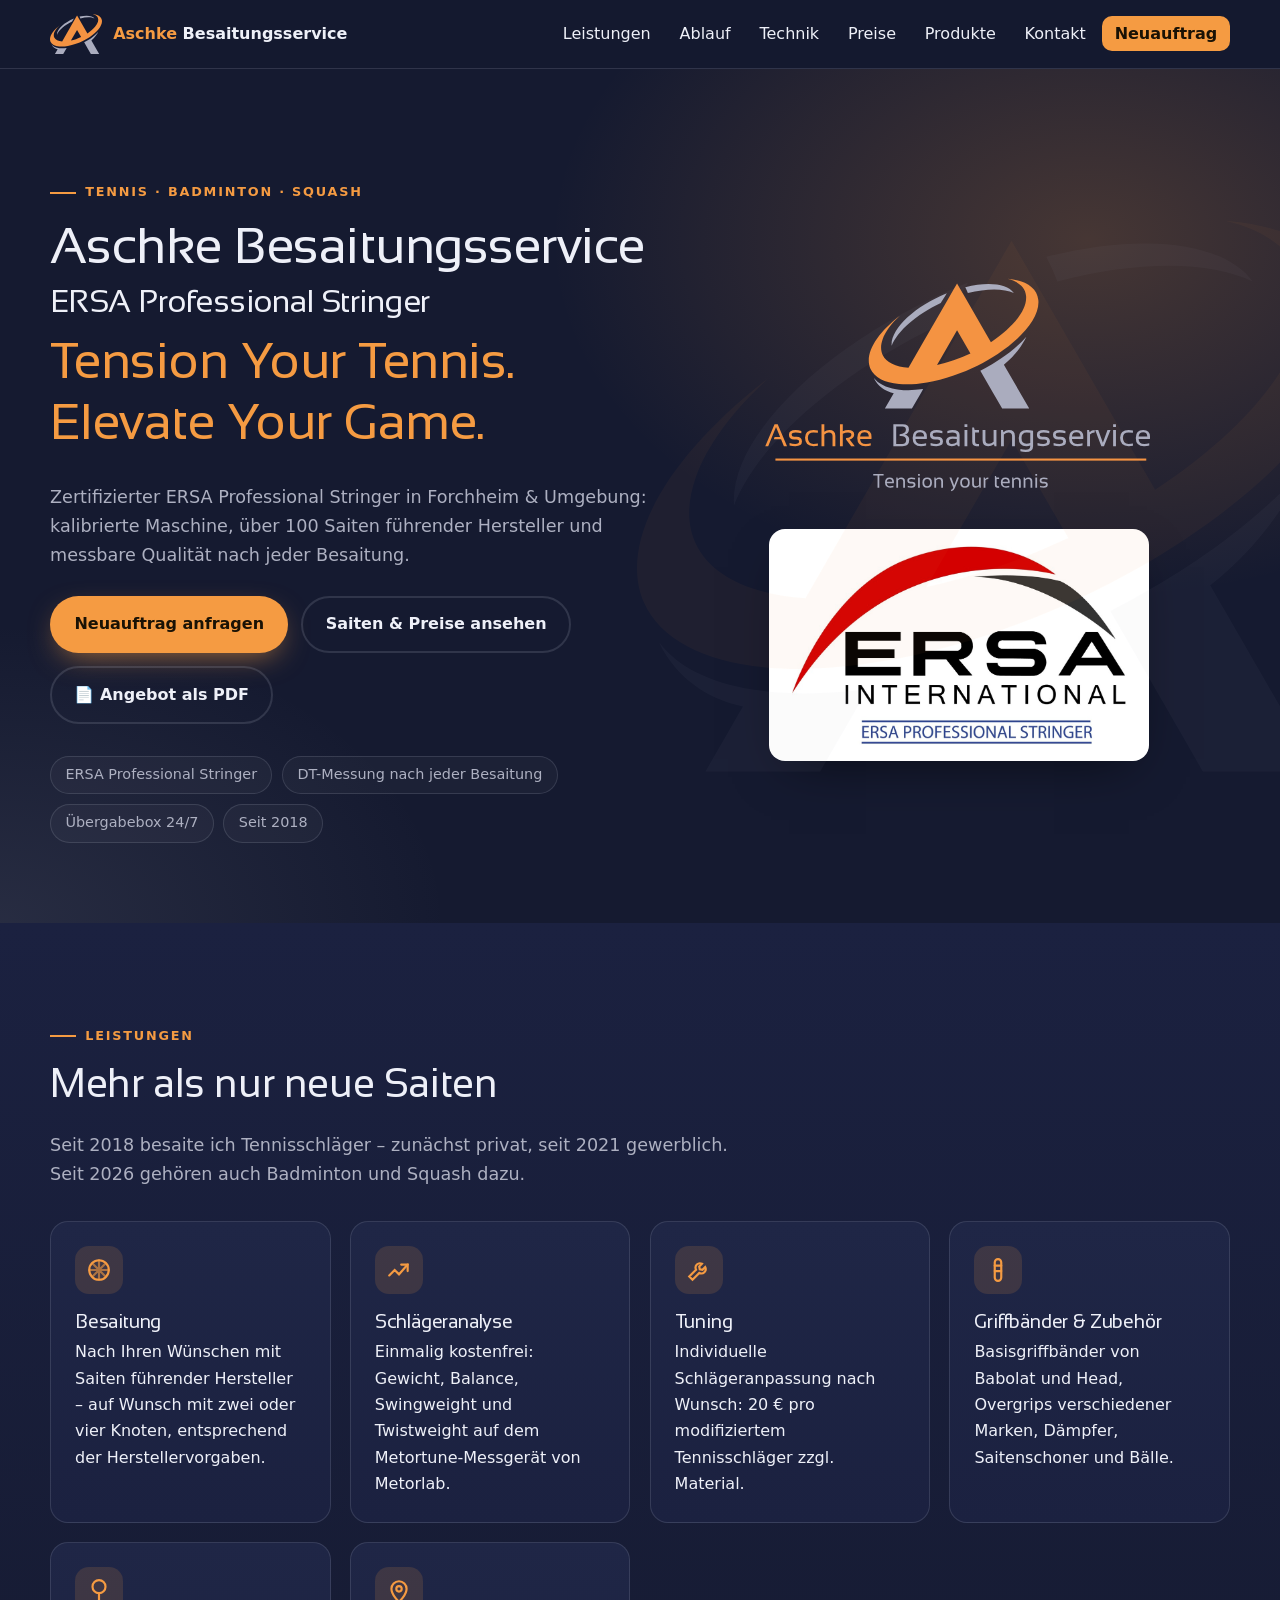
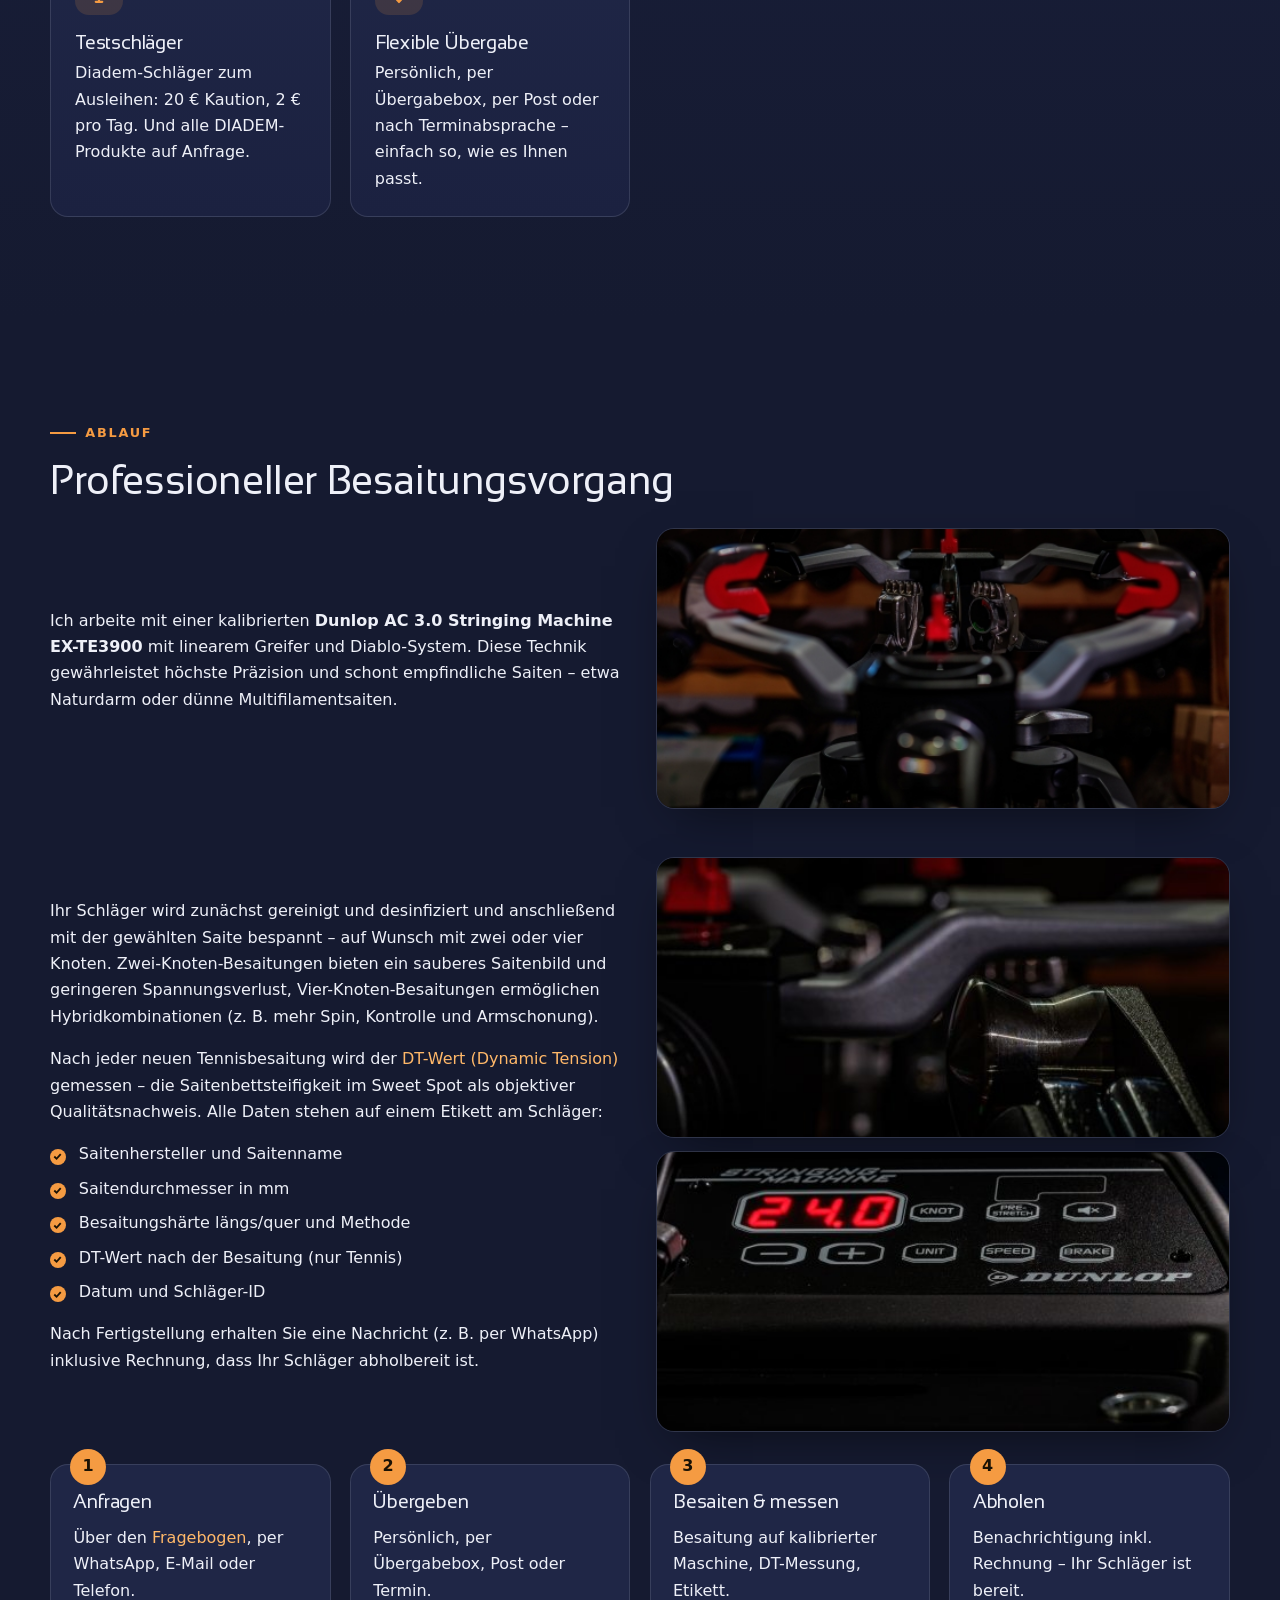
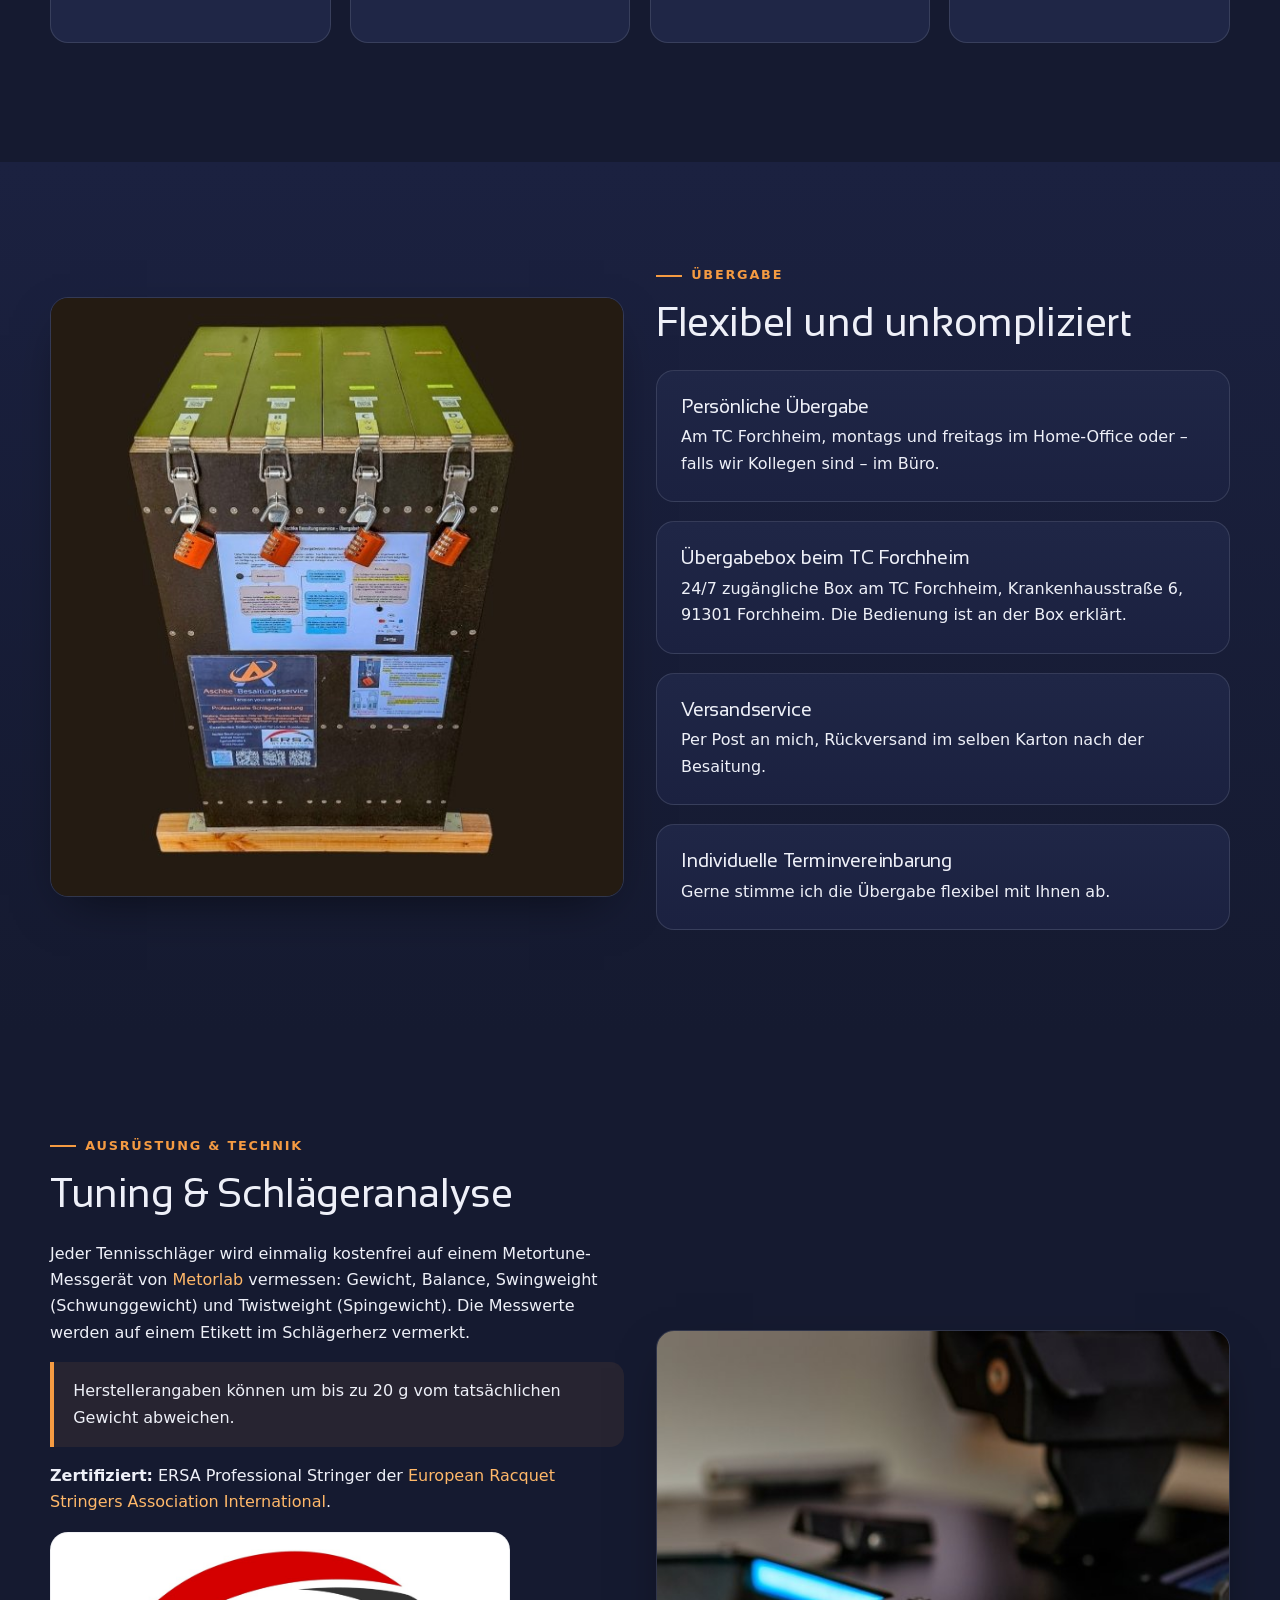
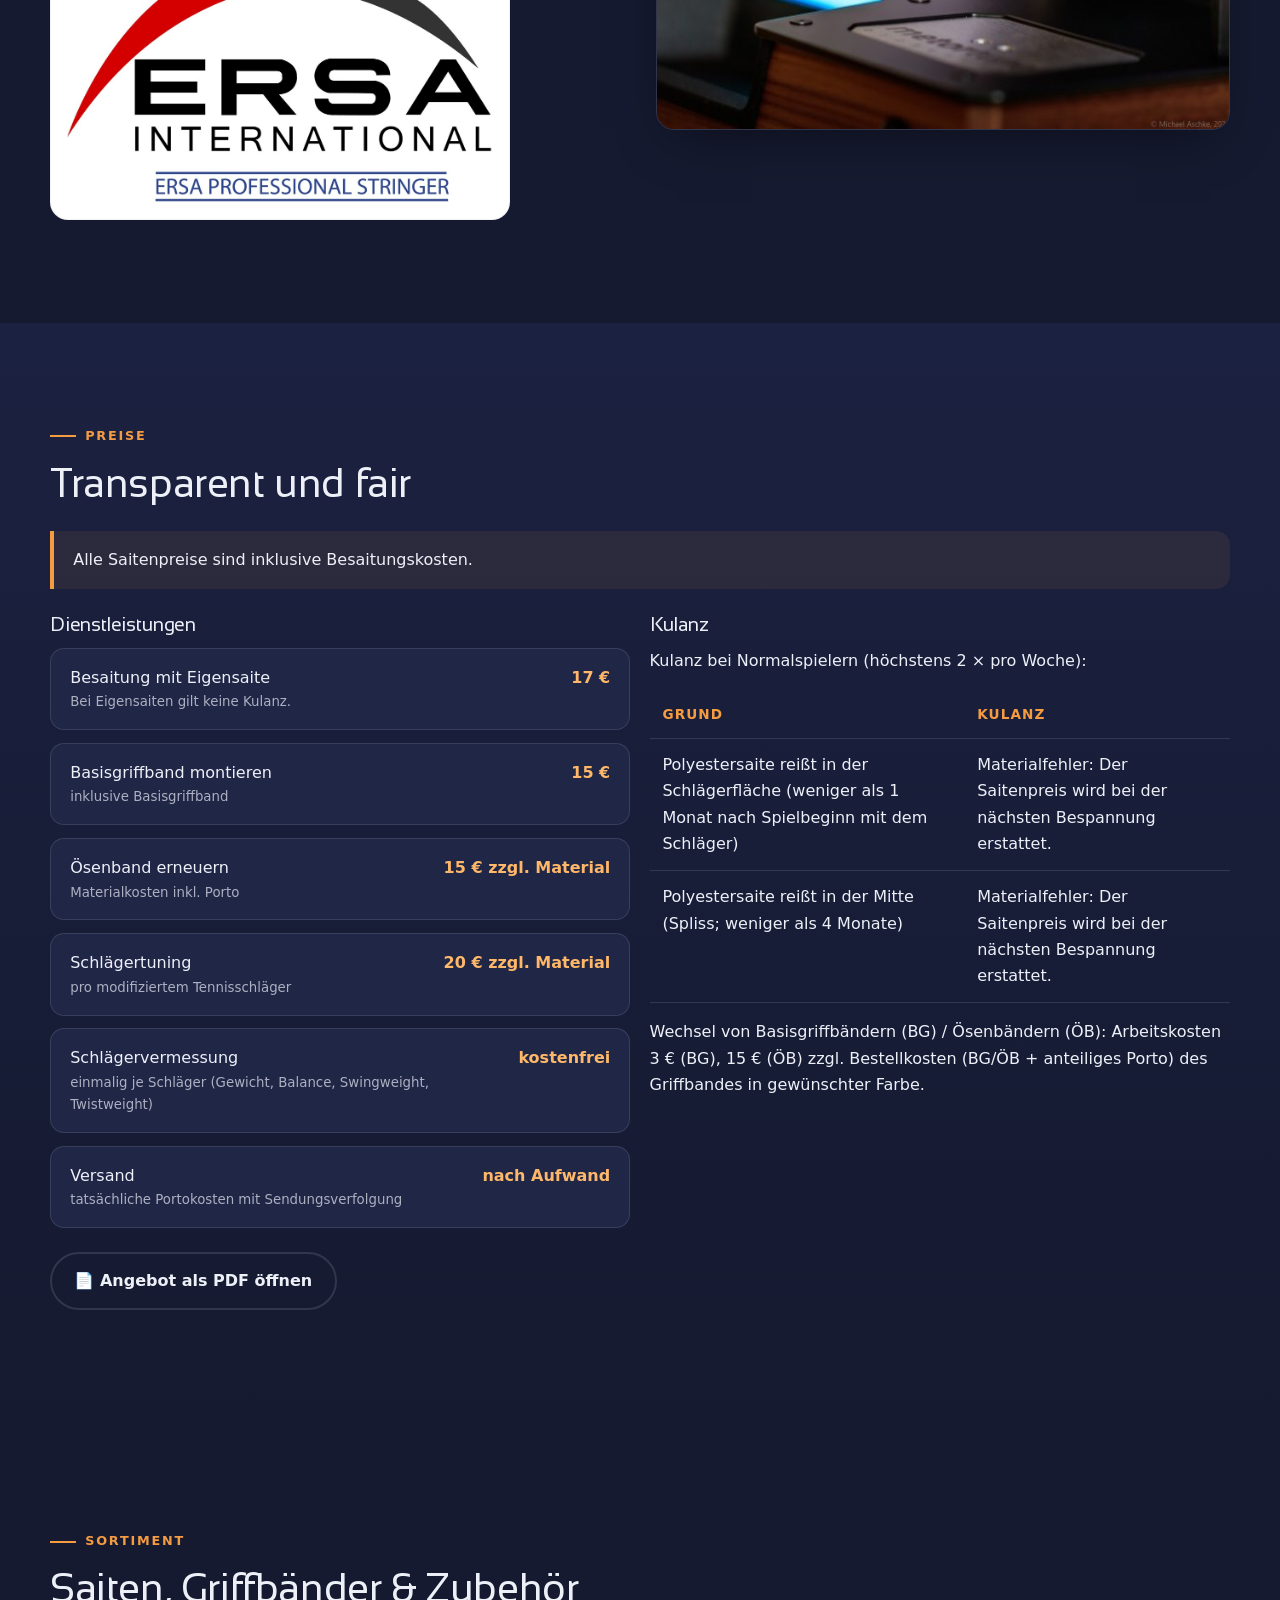
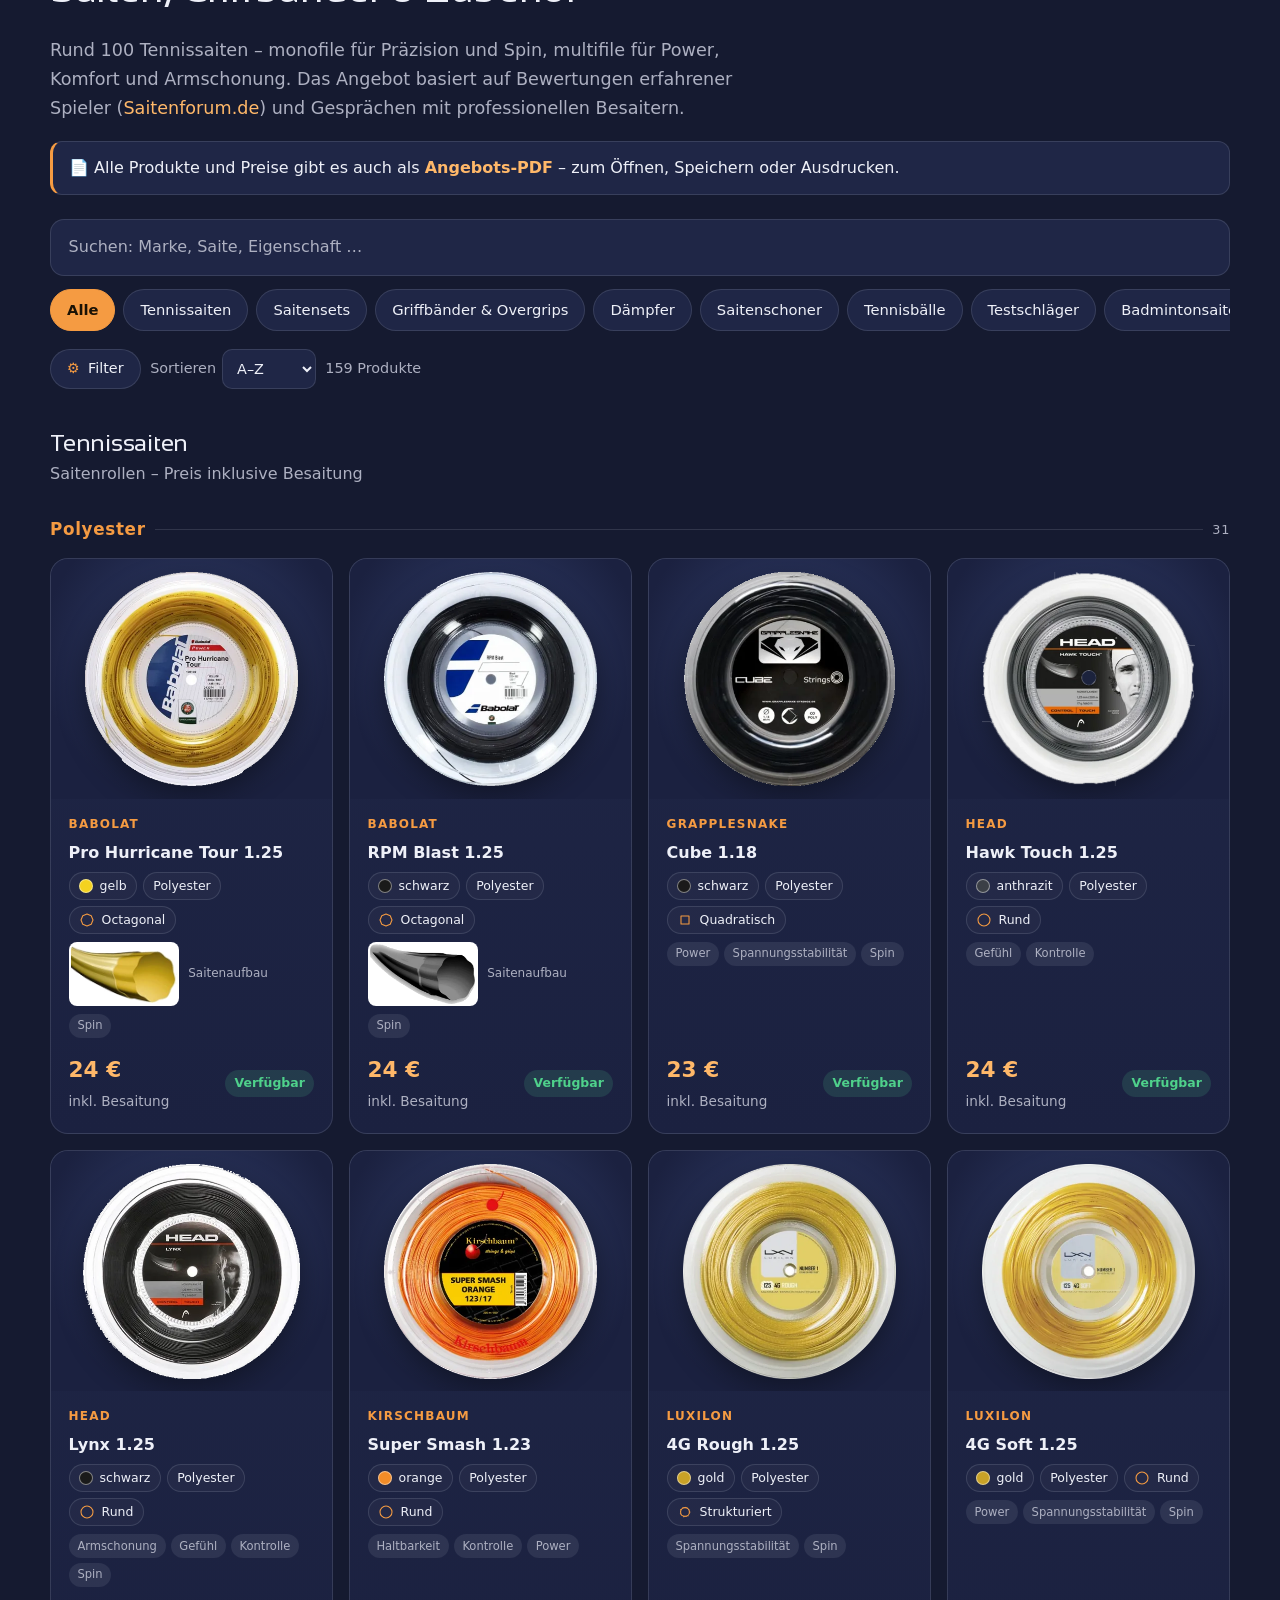
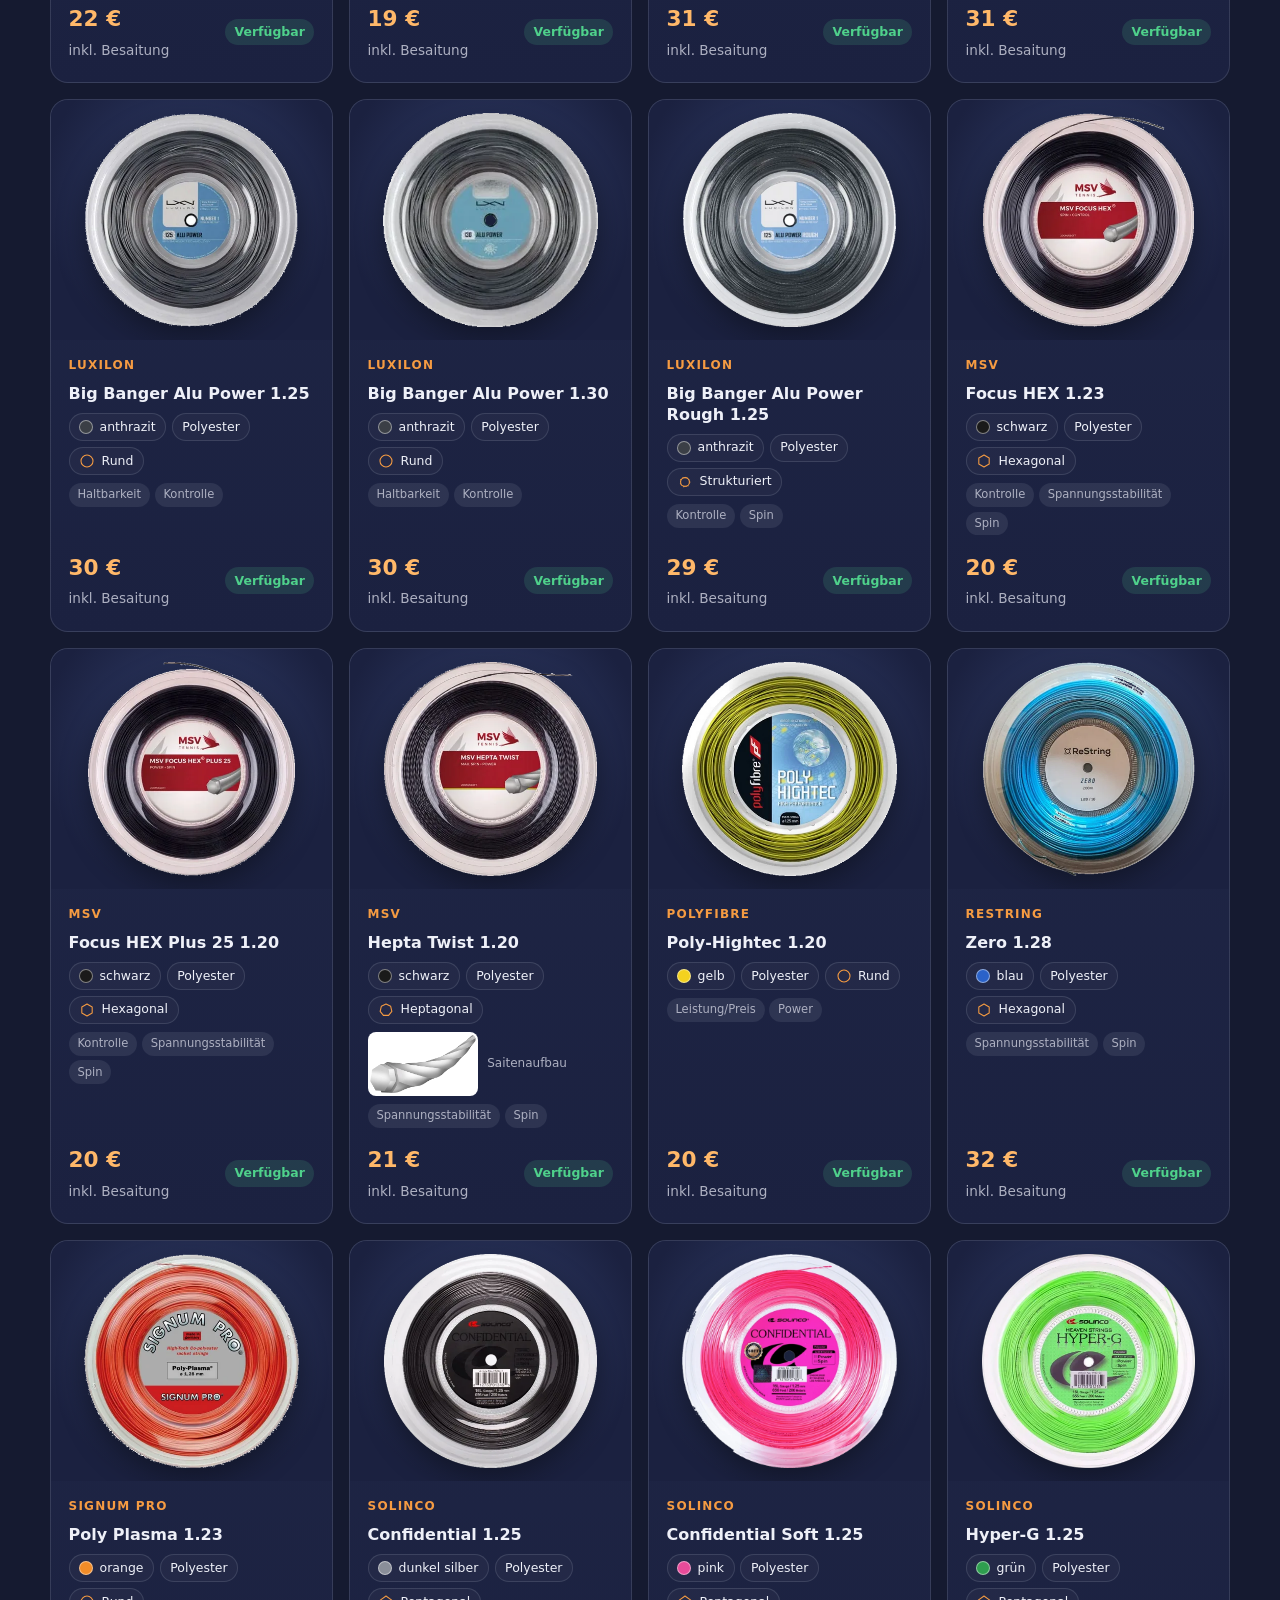
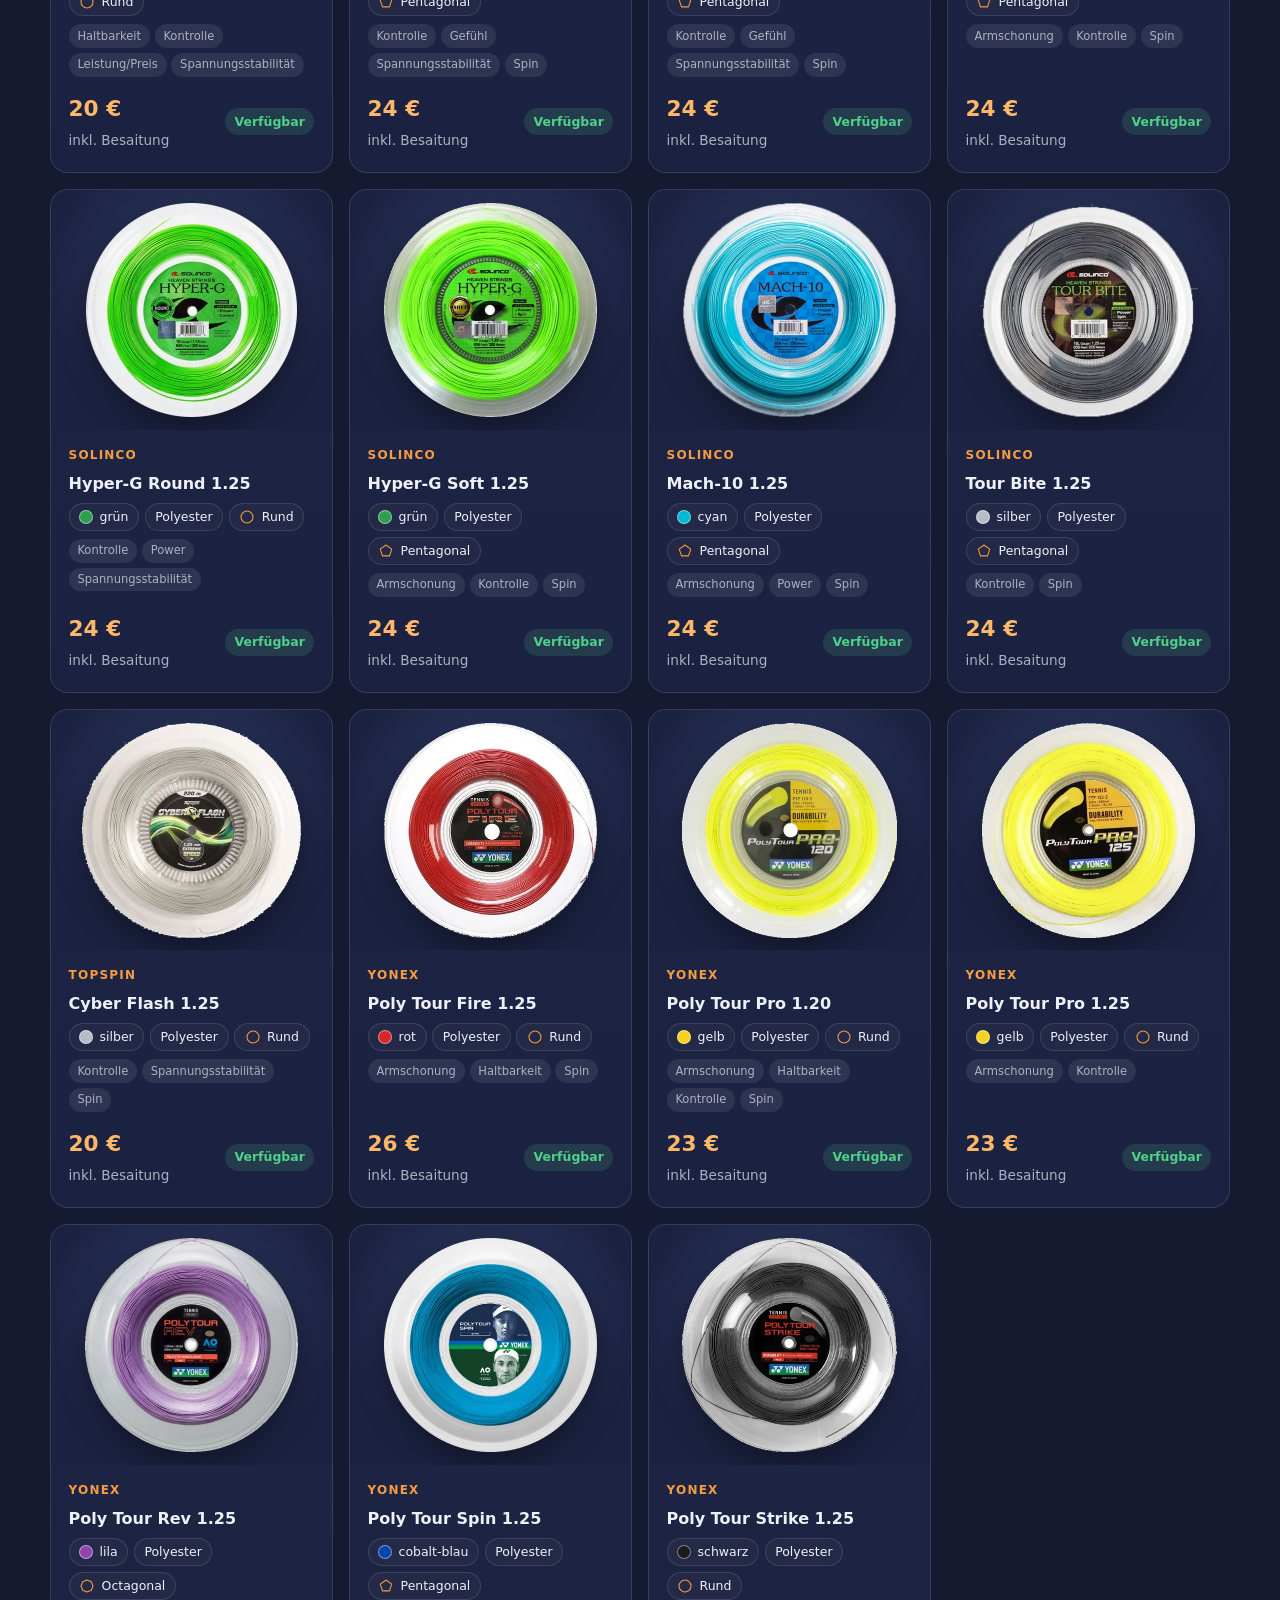
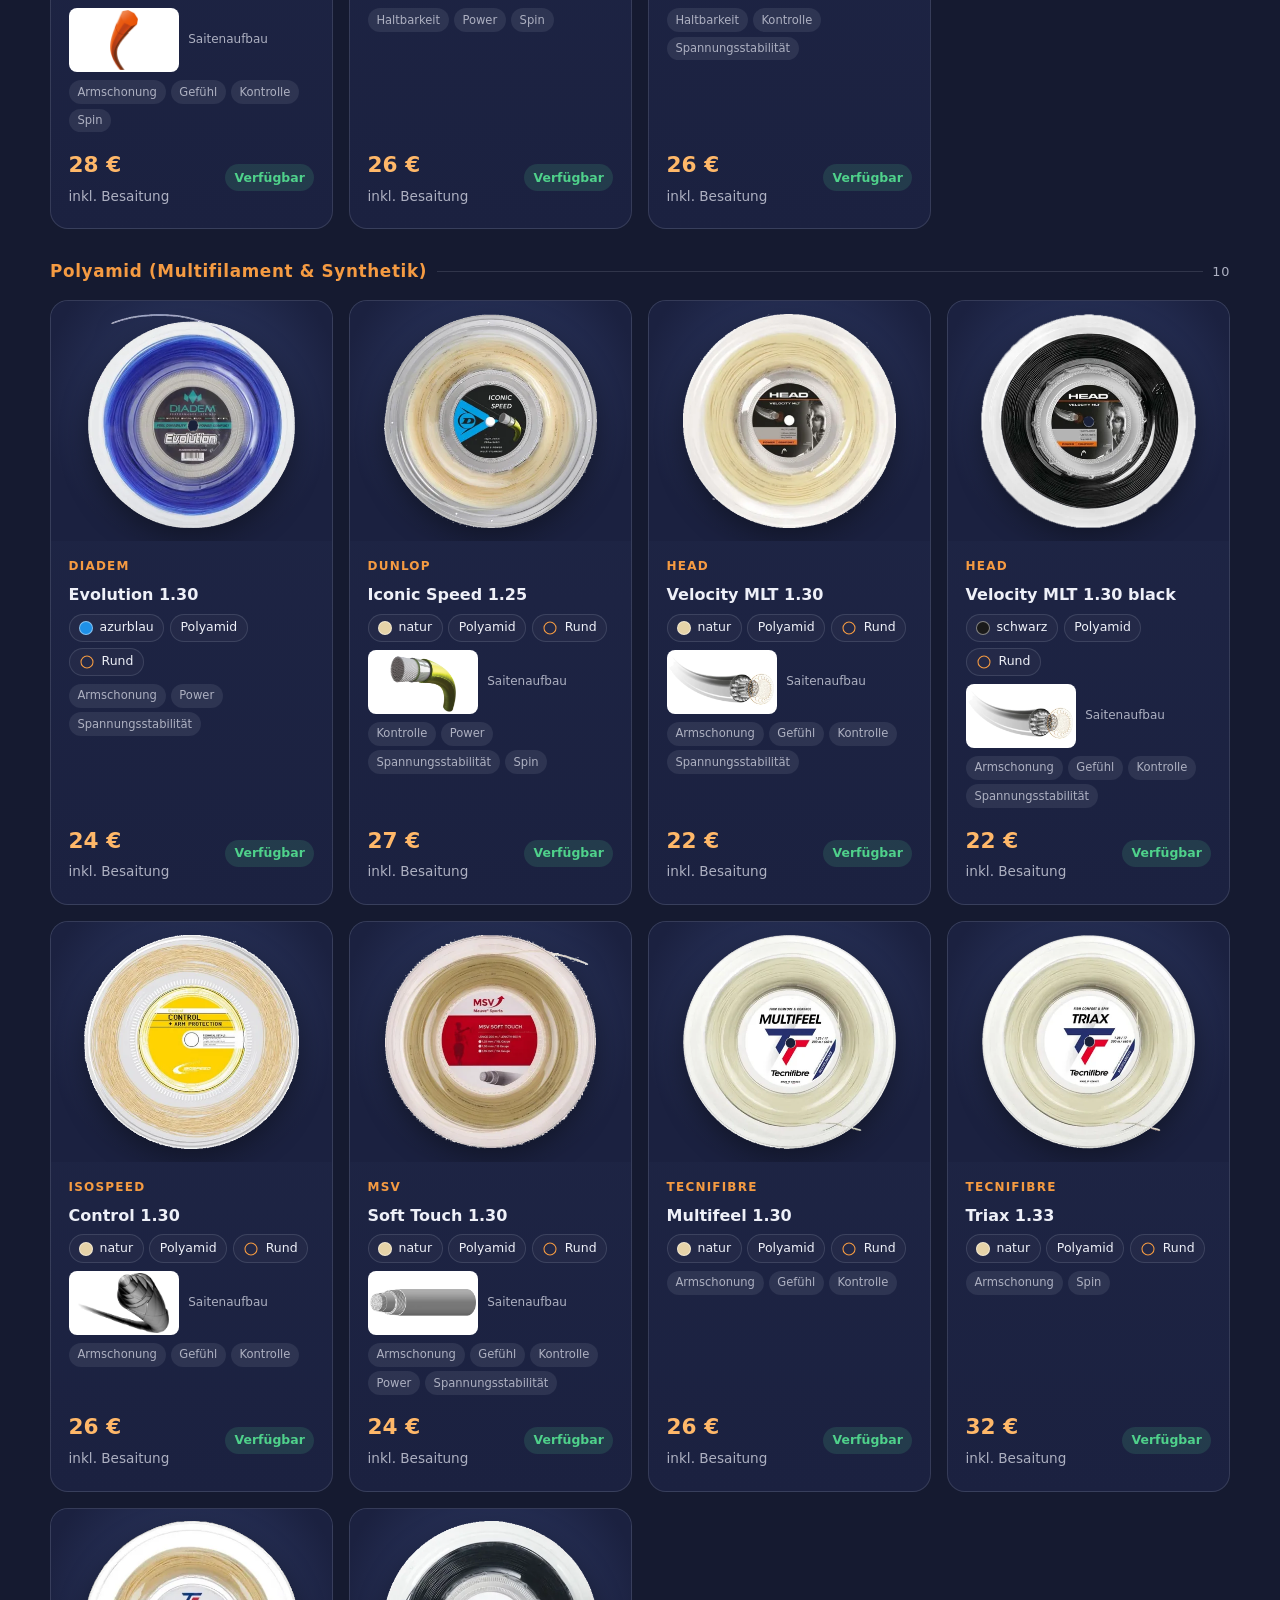
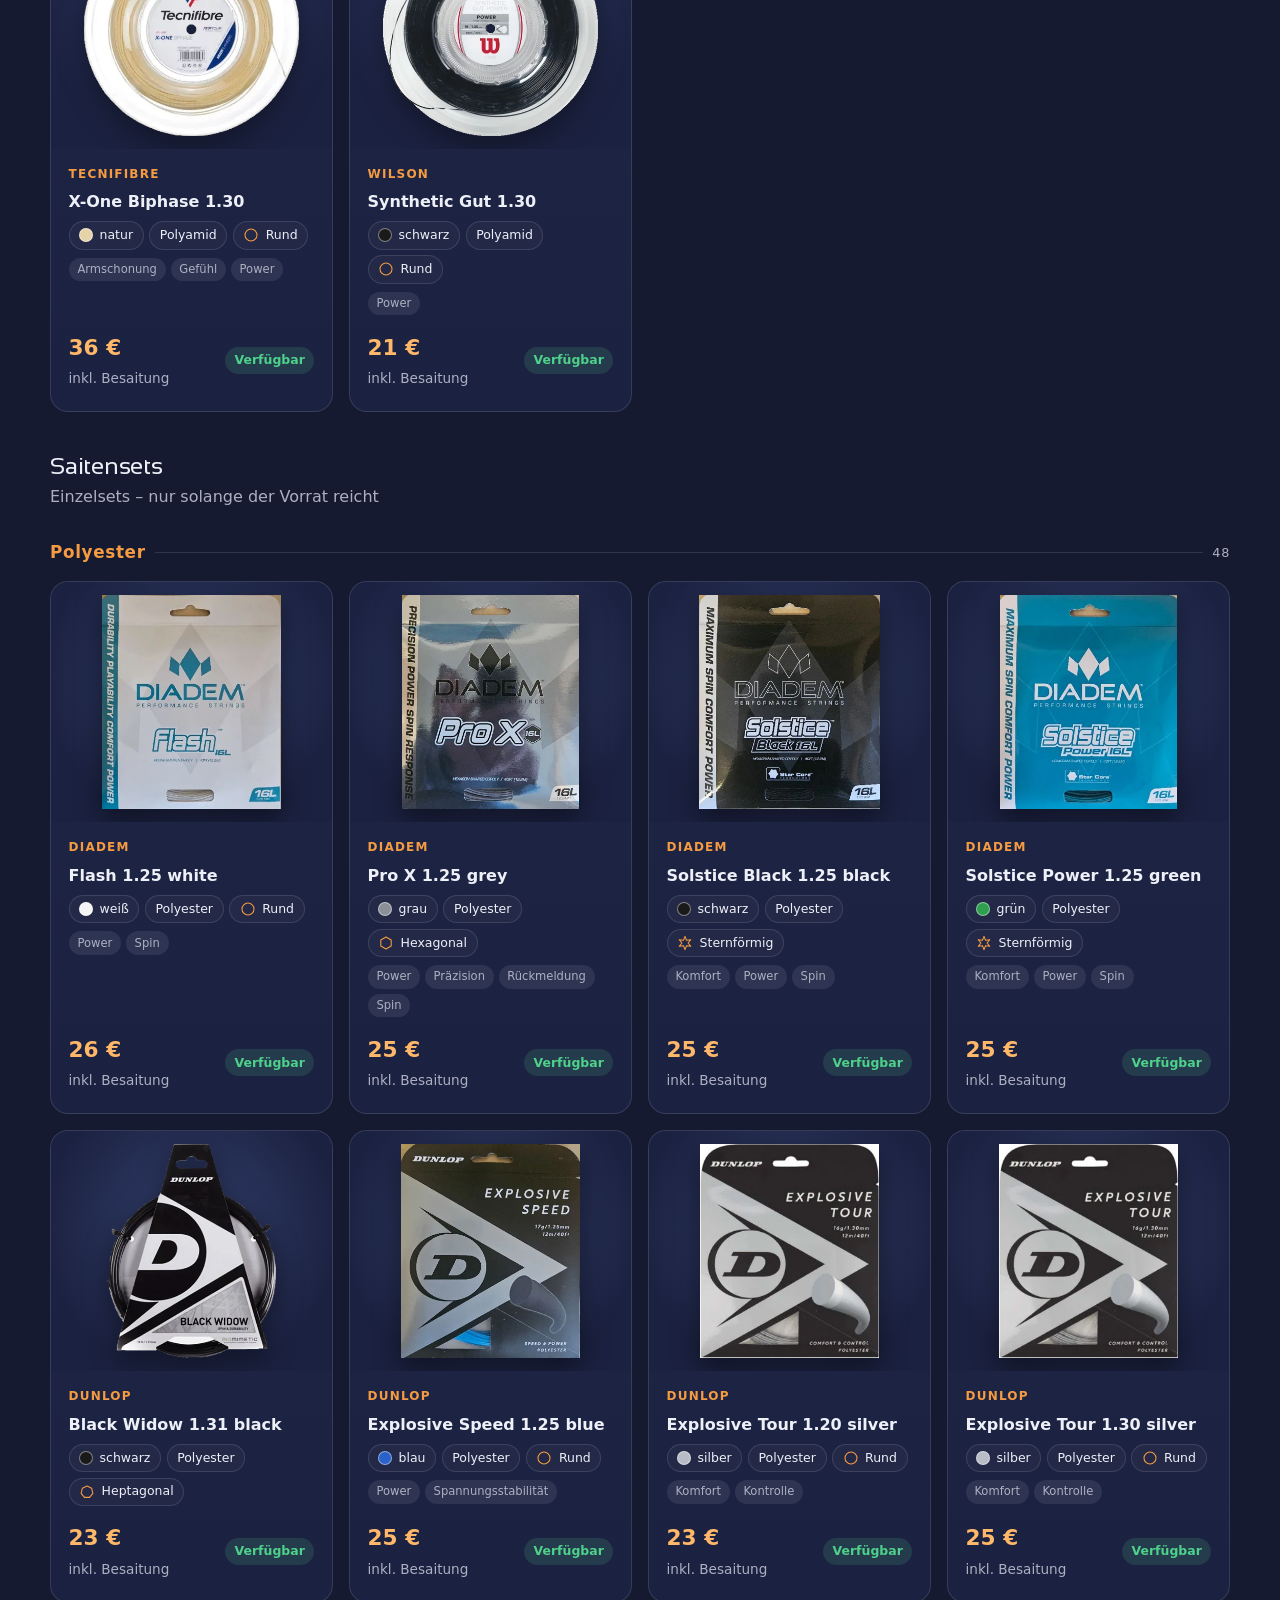
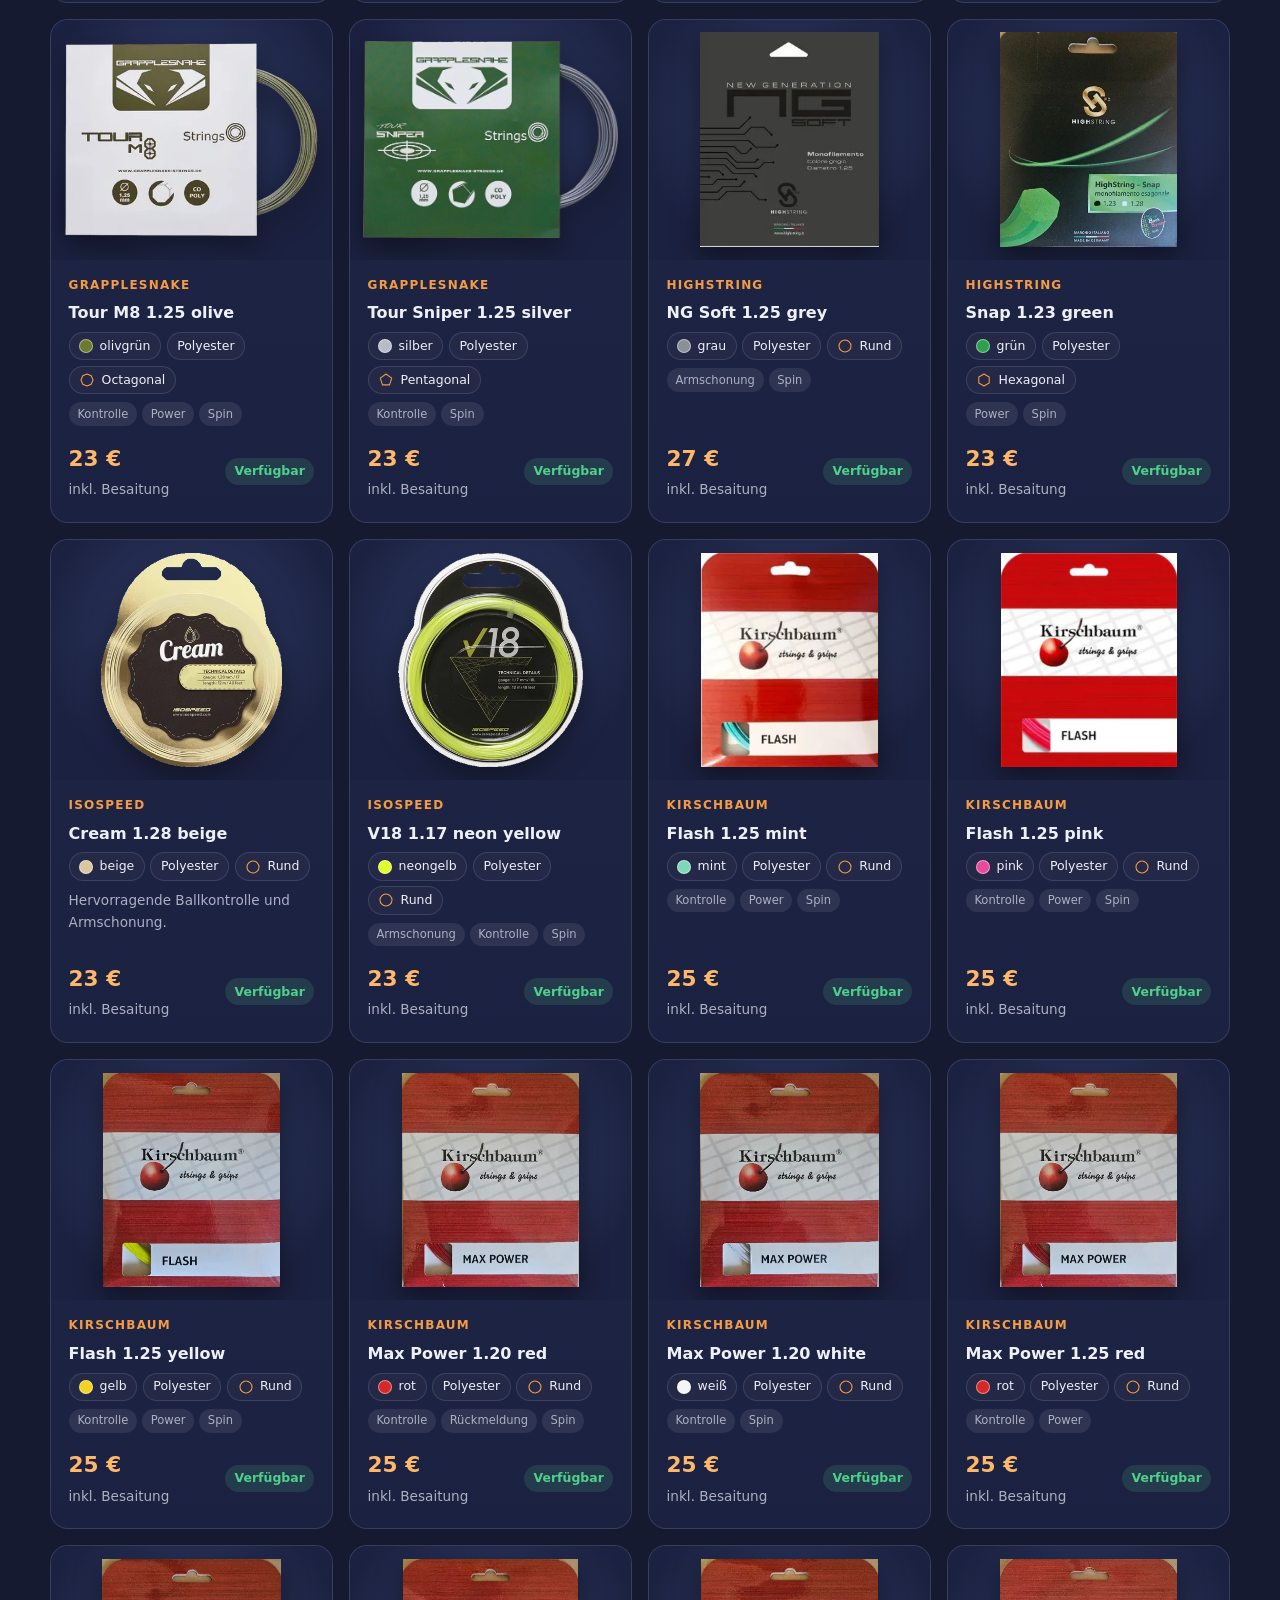
==== commit 3707af8d: "Filter in einklappbaren Bereich; Technik-Überschrift; Maschinenbilder besser verteilt Co-authored-by" ====
--- a/index.html
+++ b/index.html
@@ -91,7 +91,7 @@
           <div>
             <p>Ich arbeite mit einer kalibrierten <b>Dunlop AC 3.0 Stringing Machine EX-TE3900</b> mit linearem Greifer und Diablo-System. Diese Technik gewährleistet höchste Präzision und schont empfindliche Saiten – etwa Naturdarm oder dünne Multifilamentsaiten.</p>
           </div>
-          <div class="machine-pics"><img src="assets/img/site/maschine-1.jpg" alt="Dunlop AC 3.0 – Greifer" loading="lazy" width="500" height="281"><img src="assets/img/site/maschine-5506.jpg" alt="Dunlop AC 3.0 Besaitungsmaschine, Frontansicht" loading="lazy" width="500" height="281"></div>
+          <div class="machine-pics"><img src="assets/img/site/maschine-5506.jpg" alt="Dunlop AC 3.0 Besaitungsmaschine, Frontansicht" loading="lazy" width="500" height="281"></div>
         </div>
         <div class="split">
           <div>
@@ -106,7 +106,7 @@
             </ul>
             <p>Nach Fertigstellung erhalten Sie eine Nachricht (z.&nbsp;B. per WhatsApp) inklusive Rechnung, dass Ihr Schläger abholbereit ist.</p>
           </div>
-          <img src="assets/img/site/maschine-display.jpg" alt="Display der Dunlop AC 3.0 Besaitungsmaschine mit 24,0 kg Spannung" loading="lazy" width="500" height="281">
+          <div class="machine-pics"><img src="assets/img/site/maschine-1.jpg" alt="Dunlop AC 3.0 – Greifer" loading="lazy" width="500" height="281"><img src="assets/img/site/maschine-display.jpg" alt="Display der Dunlop AC 3.0 Besaitungsmaschine mit 24,0 kg Spannung" loading="lazy" width="500" height="281"></div>
         </div>
         <ol class="steps reveal">
           <li><h3>Anfragen</h3><p>Über den <a href="anfrage.html">Fragebogen</a>, per WhatsApp, E-Mail oder Telefon.</p></li>
@@ -131,11 +131,9 @@
     <section class="section" id="technik">
       <div class="container">
         <p class="eyebrow">Ausrüstung &amp; Technik</p>
-        <h2>Präzision, die man messen kann</h2>
+        <h2>Tuning &amp; Schlägeranalyse</h2>
         <div class="split">
           <div>
-            
-            <h3>Tuning &amp; Schlägeranalyse</h3>
             <p>Jeder Tennisschläger wird einmalig kostenfrei auf einem Metortune-Messgerät von <a href="https://www.metorlab.io/" target="_blank" rel="noopener">Metorlab</a> vermessen: Gewicht, Balance, Swingweight (Schwunggewicht) und Twistweight (Spingewicht). Die Messwerte werden auf einem Etikett im Schlägerherz vermerkt.</p>
             <p class="note">Herstellerangaben können um bis zu 20&nbsp;g vom tatsächlichen Gewicht abweichen.</p>
             <p><b>Zertifiziert:</b> ERSA Professional Stringer der <a href="https://www.ersa-stringers.com" target="_blank" rel="noopener">European Racquet Stringers Association International</a>.</p>
@@ -170,27 +168,29 @@
         <h2>Saiten, Griffbänder &amp; Zubehör</h2>
         <p class="lead">Rund 100 Tennissaiten – monofile für Präzision und Spin, multifile für Power, Komfort und Armschonung. Das Angebot basiert auf Bewertungen erfahrener Spieler (<a href="https://www.saitenforum.de" target="_blank" rel="noopener">Saitenforum.de</a>) und Gesprächen mit professionellen Besaitern.</p>
         <p class="pdf-hint">📄 Alle Produkte und Preise gibt es auch als <a href="Angebot.pdf" target="_blank" rel="noopener"><b>Angebots-PDF</b></a> – zum Öffnen, Speichern oder Ausdrucken.</p>
-        <ul class="brands" id="brands" aria-label="Verfügbare Marken"></ul>
 
         <div class="toolbar" role="search">
           <input class="search" id="search" type="search" placeholder="Suchen: Marke, Saite, Eigenschaft …" aria-label="Produkte durchsuchen">
           <div class="chips" id="catChips" role="group" aria-label="Kategorien"></div>
           <div class="filters">
-            <div class="chips" id="tagChips" role="group" aria-label="Eigenschaften"></div>
-            <label for="material">Material
-              <select id="material"><option value="">alle</option></select>
-            </label>
-            <div class="cdd" id="colorDd">Farbe
-              <button type="button" class="cdd-btn" id="colorBtn" aria-haspopup="listbox" aria-expanded="false"><span class="cdd-cur">alle</span></button>
-              <ul class="cdd-list" id="colorList" role="listbox" hidden></ul>
-            </div>
-            <label for="shape">Form
-              <select id="shape"><option value="">alle</option></select>
-            </label>
+            <details class="more" id="more">
+              <summary>Filter <span class="badge" id="filterBadge" hidden></span></summary>
+              <div class="more-body">
+                <label for="brand">Marke <select id="brand"><option value="">alle</option></select></label>
+                <label for="tag">Eigenschaft <select id="tag"><option value="">alle</option></select></label>
+                <label for="material">Material <select id="material"><option value="">alle</option></select></label>
+                <div class="cdd" id="colorDd">Farbe
+                  <button type="button" class="cdd-btn" id="colorBtn" aria-haspopup="listbox" aria-expanded="false"><span class="cdd-cur">alle</span></button>
+                  <ul class="cdd-list" id="colorList" role="listbox" hidden></ul>
+                </div>
+                <label for="shape">Form <select id="shape"><option value="">alle</option></select></label>
+                <label><input type="checkbox" id="soldout"> Ausverkauftes anzeigen</label>
+                <button type="button" class="reset" id="resetFilters">Zurücksetzen</button>
+              </div>
+            </details>
             <label for="sort">Sortieren
               <select id="sort"><option value="name">A–Z</option><option value="price-asc">Preis ↑</option><option value="price-desc">Preis ↓</option></select>
             </label>
-            <label><input type="checkbox" id="soldout"> Ausverkauftes anzeigen</label>
             <span class="count" id="count" aria-live="polite"></span>
           </div>
         </div>
--- a/assets/css/styles.css
+++ b/assets/css/styles.css
@@ -268,3 +268,13 @@
 .cdd-list[hidden] { display: none; }
 .cdd-list li { display: flex; align-items: center; gap: .6rem; padding: .45rem .6rem; border-radius: 8px; cursor: pointer; }
 .cdd-list li:hover { background: rgba(255, 255, 255, .08); }
+
+.filters .more { flex: 0 0 auto; }
+.filters .more[open] { flex-basis: 100%; }
+.more summary { display: inline-flex; align-items: center; gap: .5rem; cursor: pointer; list-style: none; padding: .45rem 1rem; border: 1px solid var(--line); border-radius: 999px; background: var(--surface); color: var(--text); min-height: 40px; }
+.more summary::-webkit-details-marker { display: none; }
+.more summary::before { content: "⚙"; color: var(--accent); }
+.more[open] summary { border-color: var(--accent); }
+.more .badge { background: var(--accent); color: #1a1205; border-radius: 999px; padding: 0 .5rem; font-weight: 700; font-size: .8rem; }
+.more-body { display: flex; flex-wrap: wrap; gap: .8rem 1.2rem; align-items: center; margin-top: .8rem; padding: 1rem; border: 1px solid var(--line); border-radius: 14px; background: rgba(255, 255, 255, .02); }
+.more .reset { margin-left: auto; background: none; border: none; color: var(--accent); cursor: pointer; font: inherit; text-decoration: underline; }
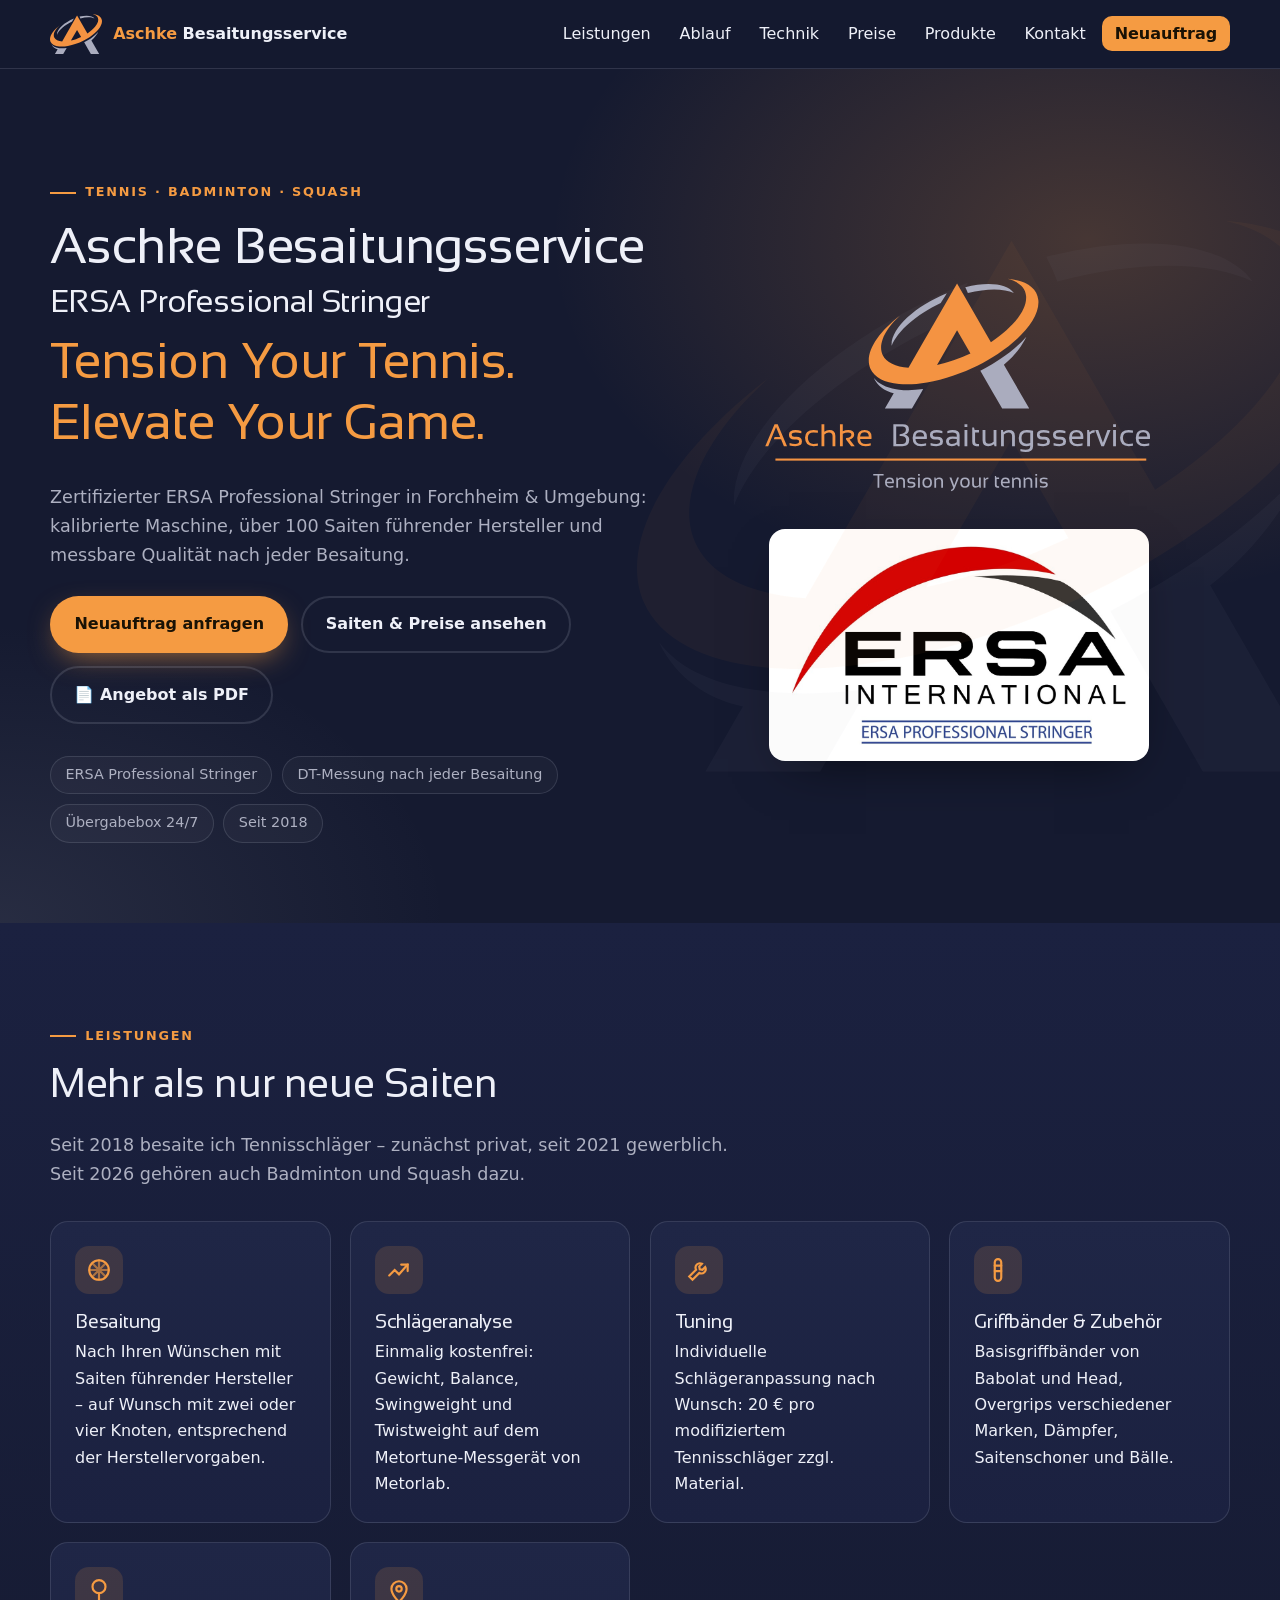
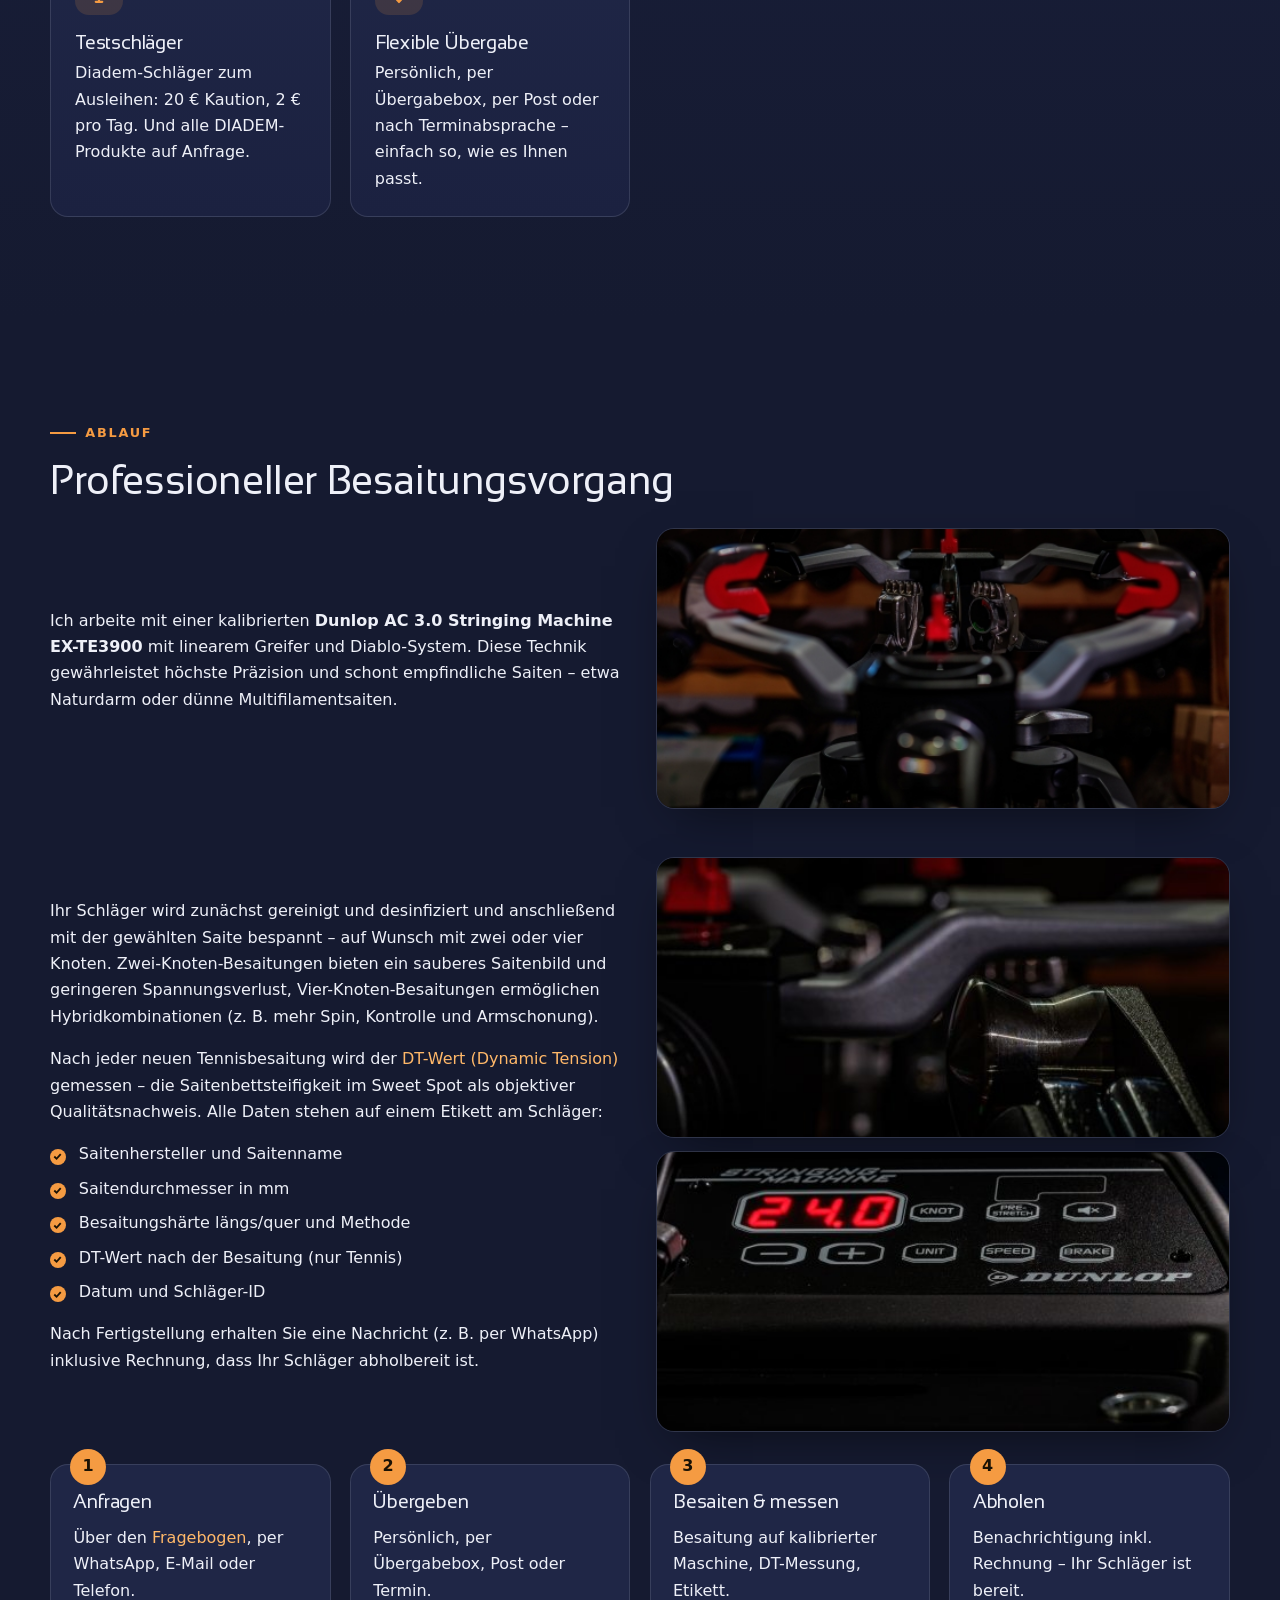
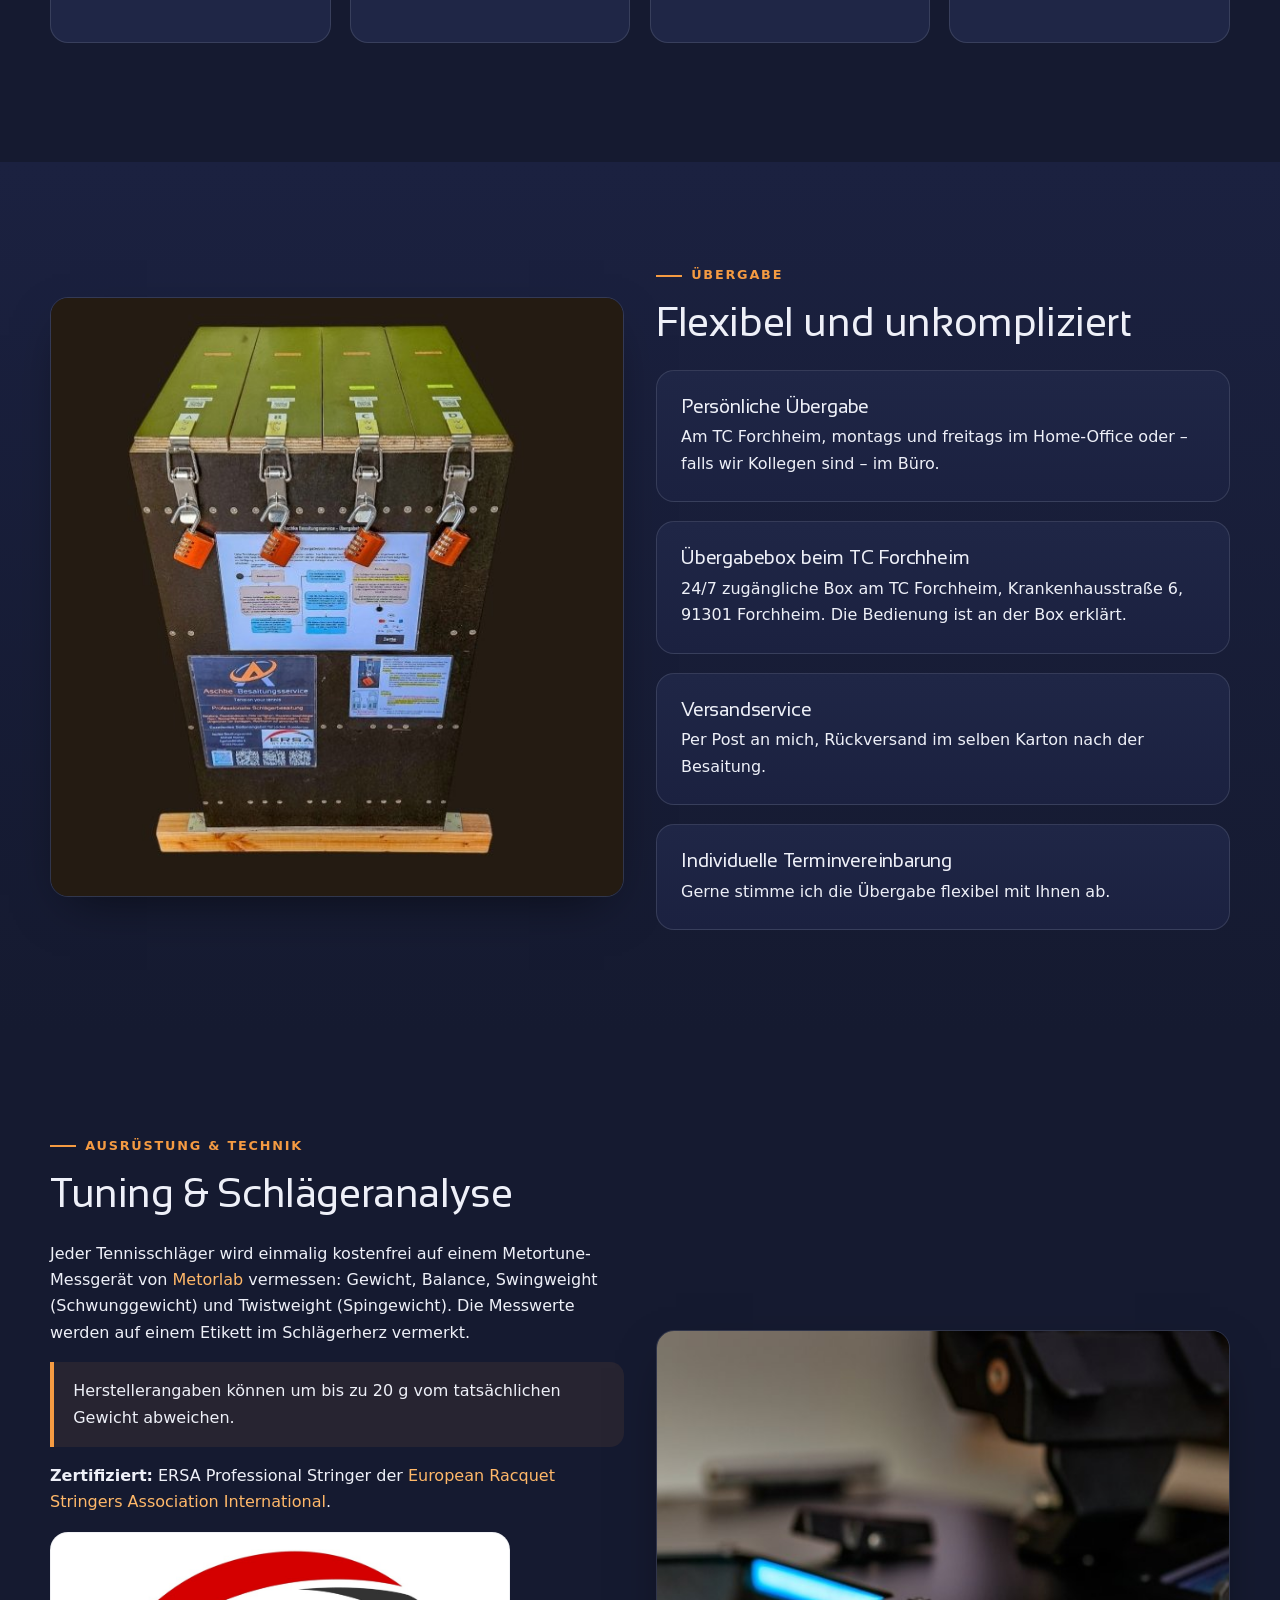
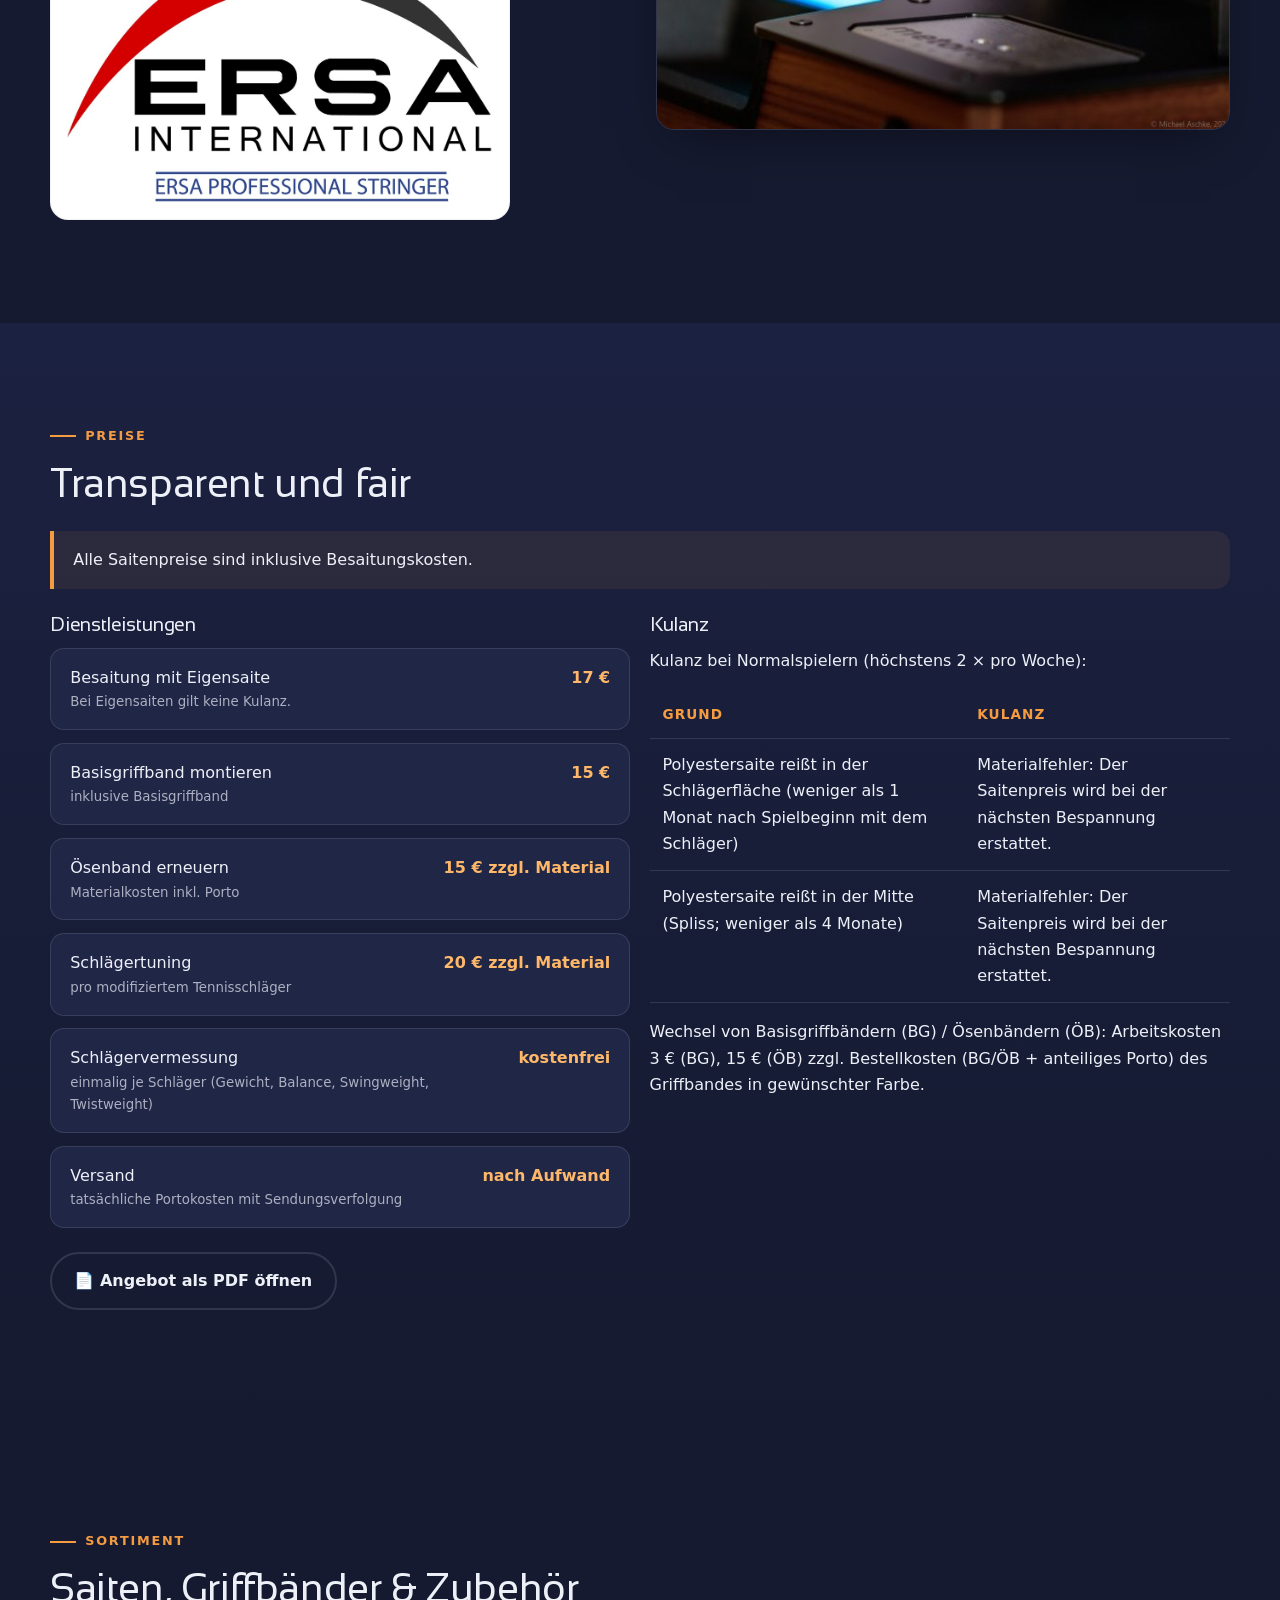
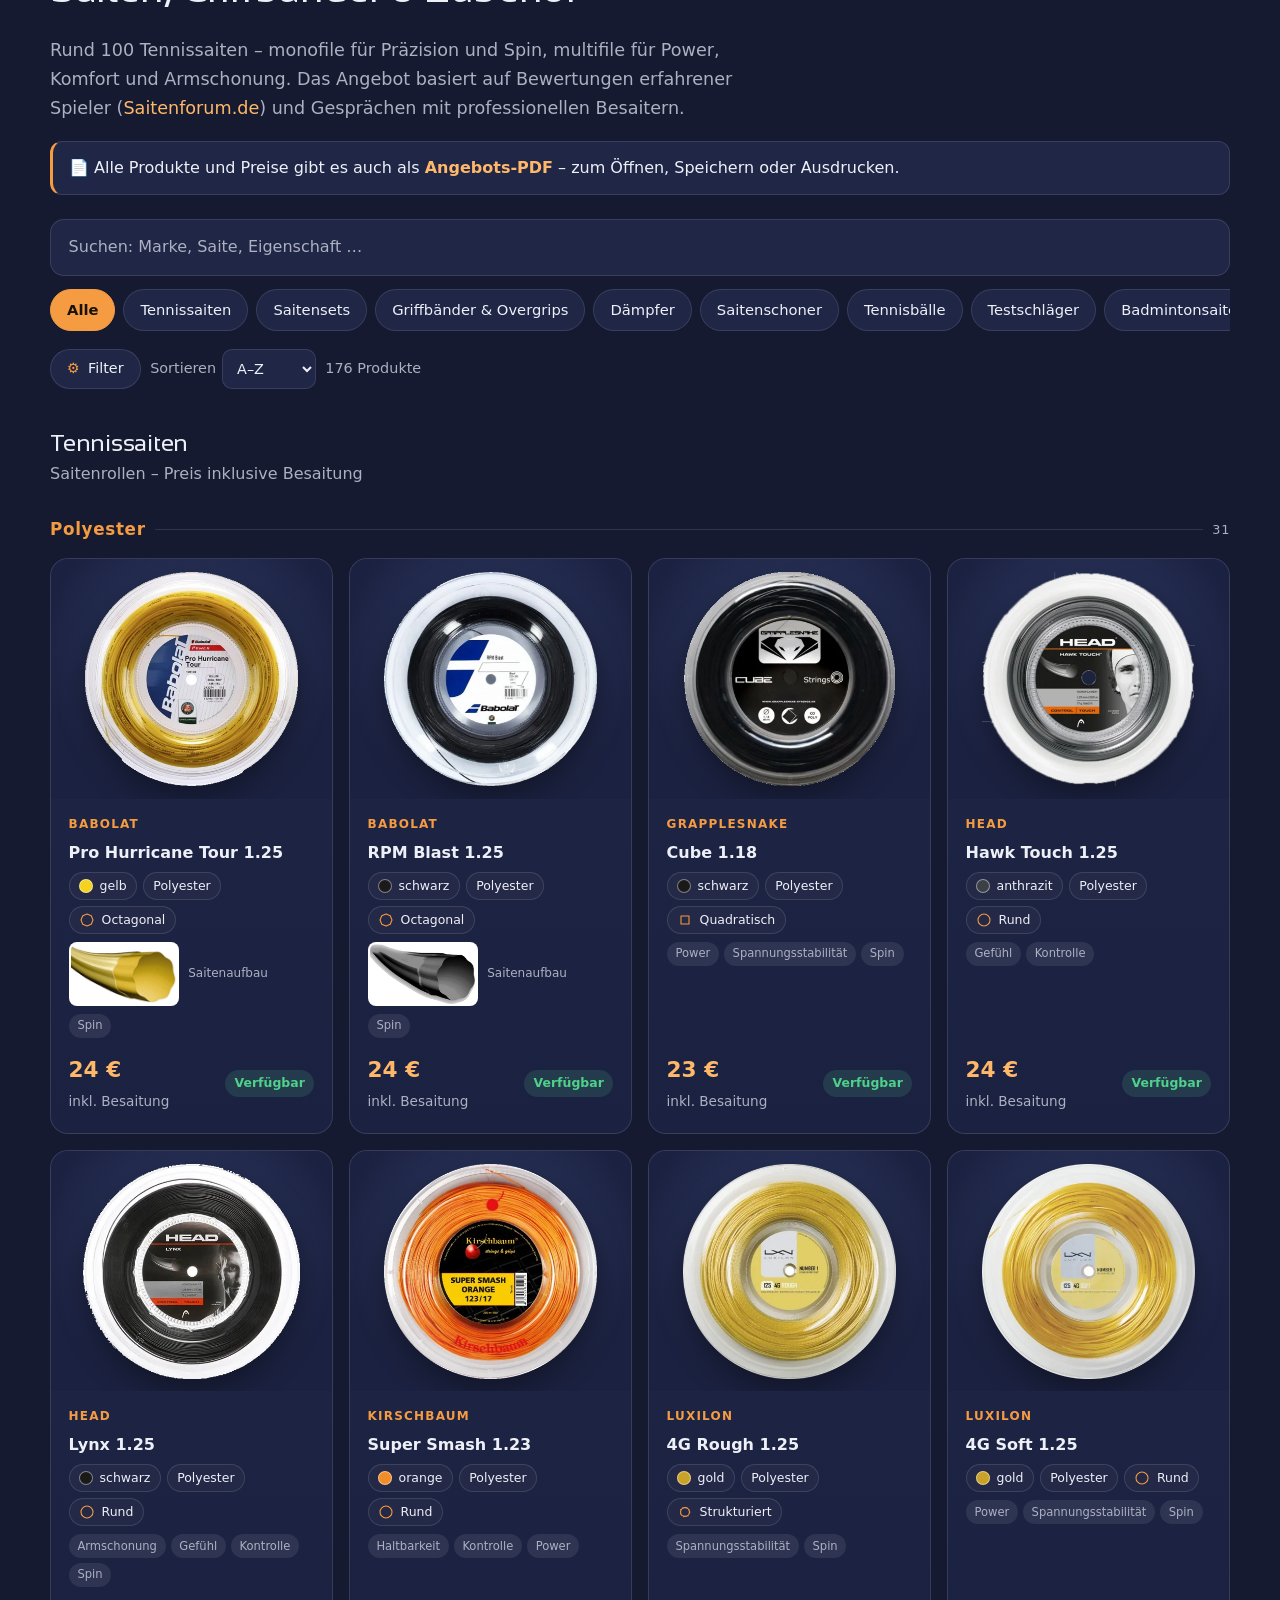
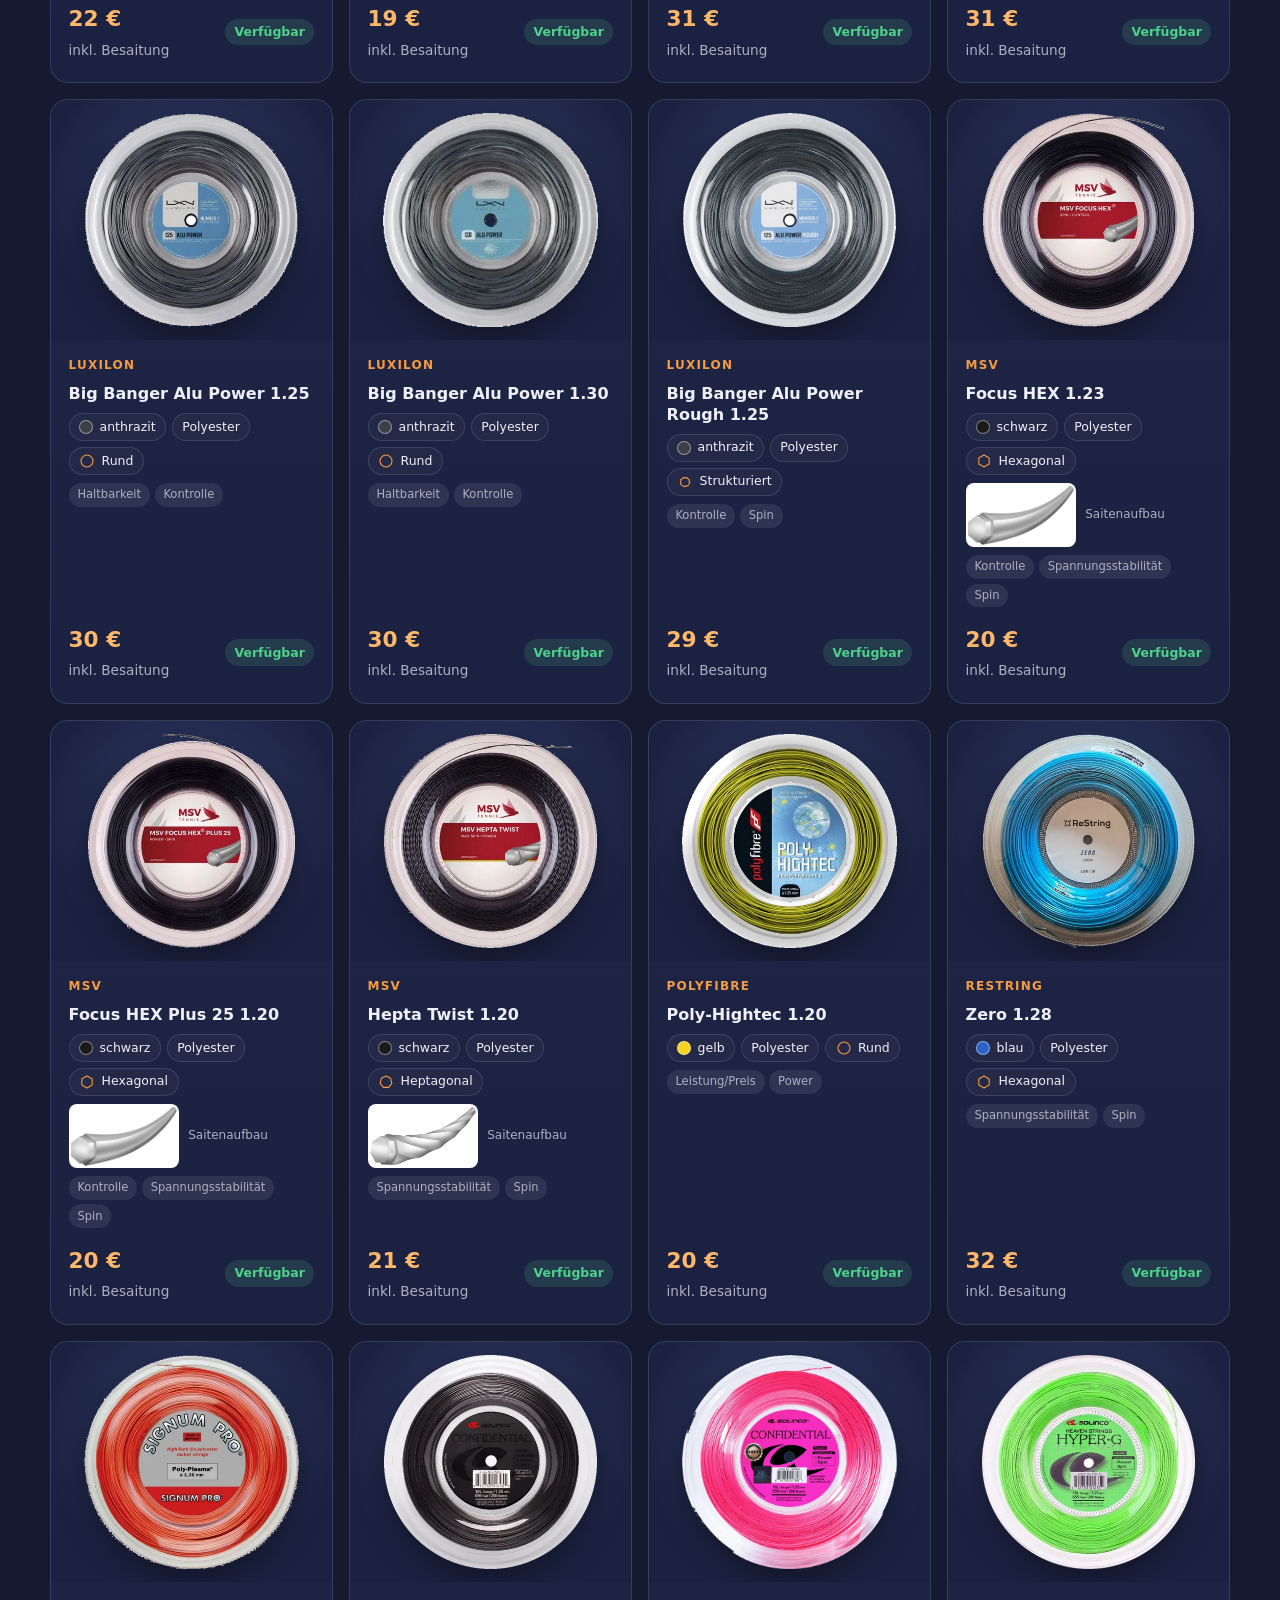
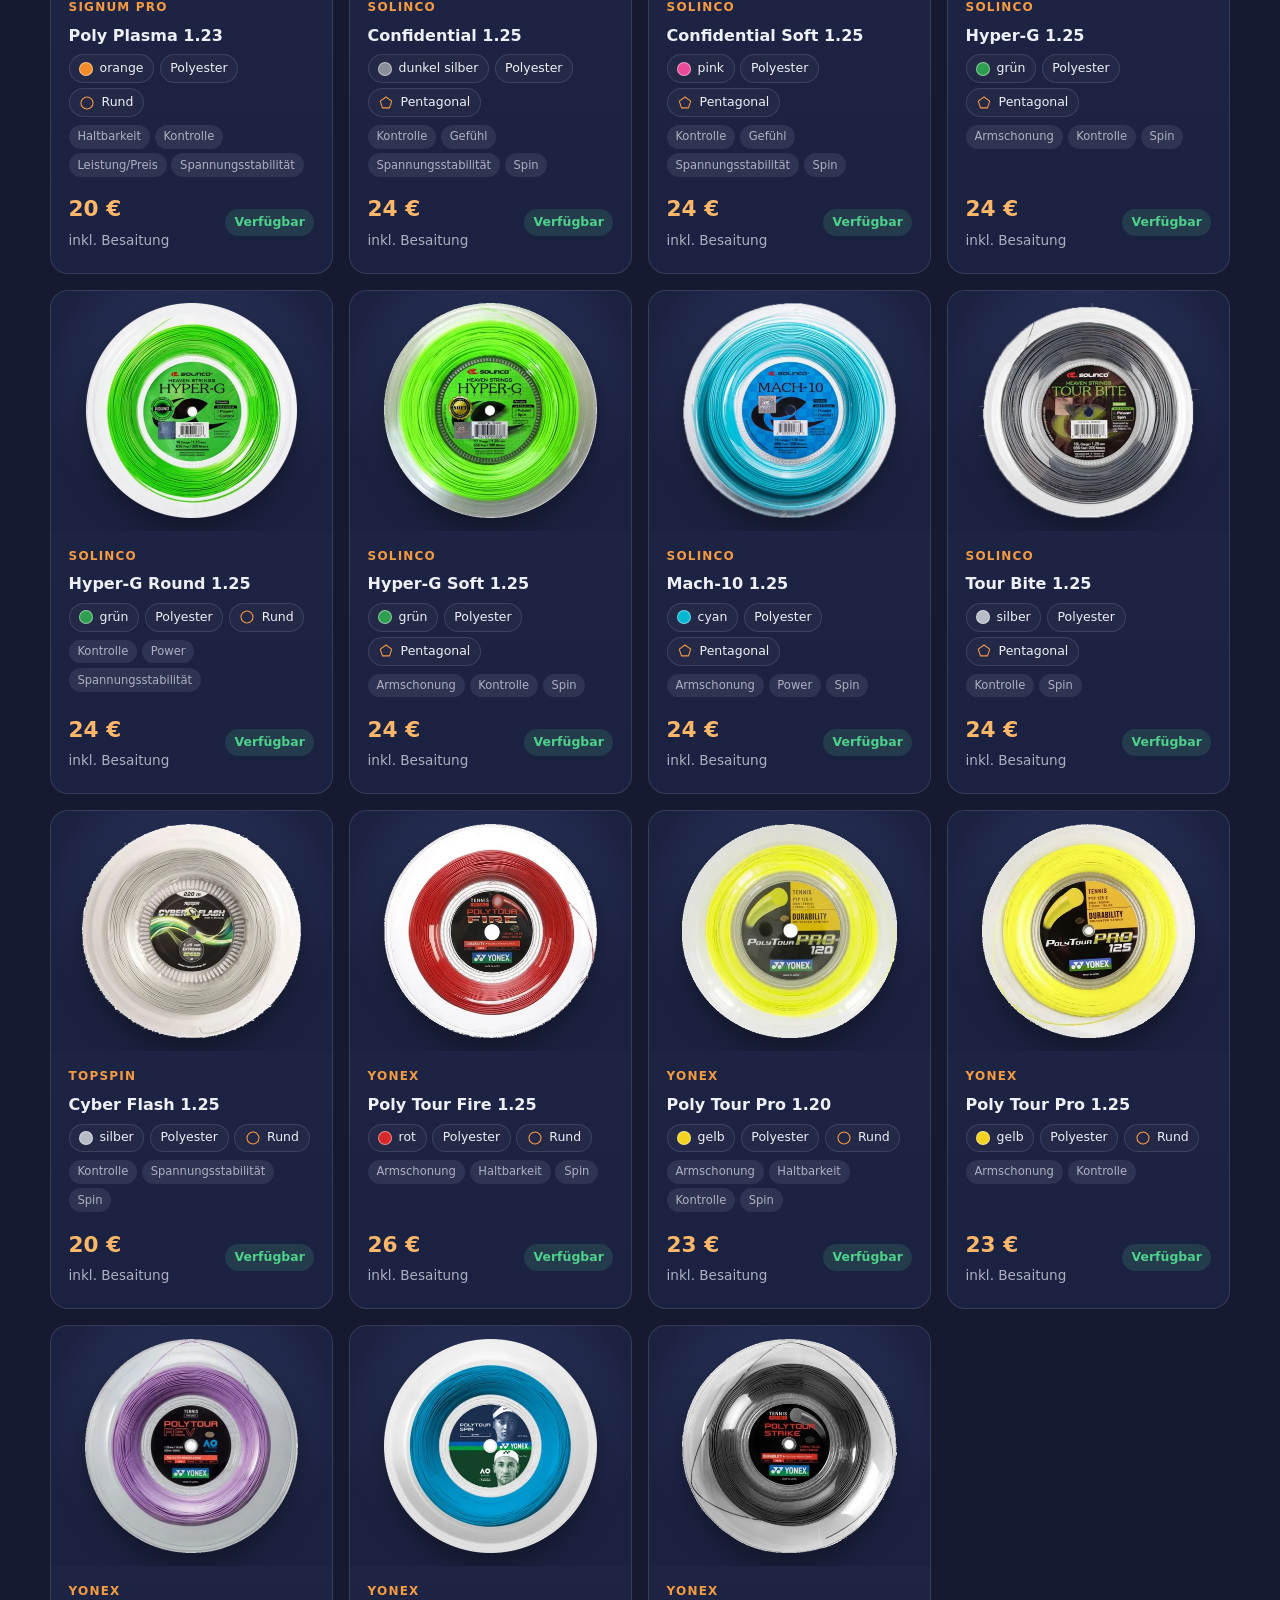
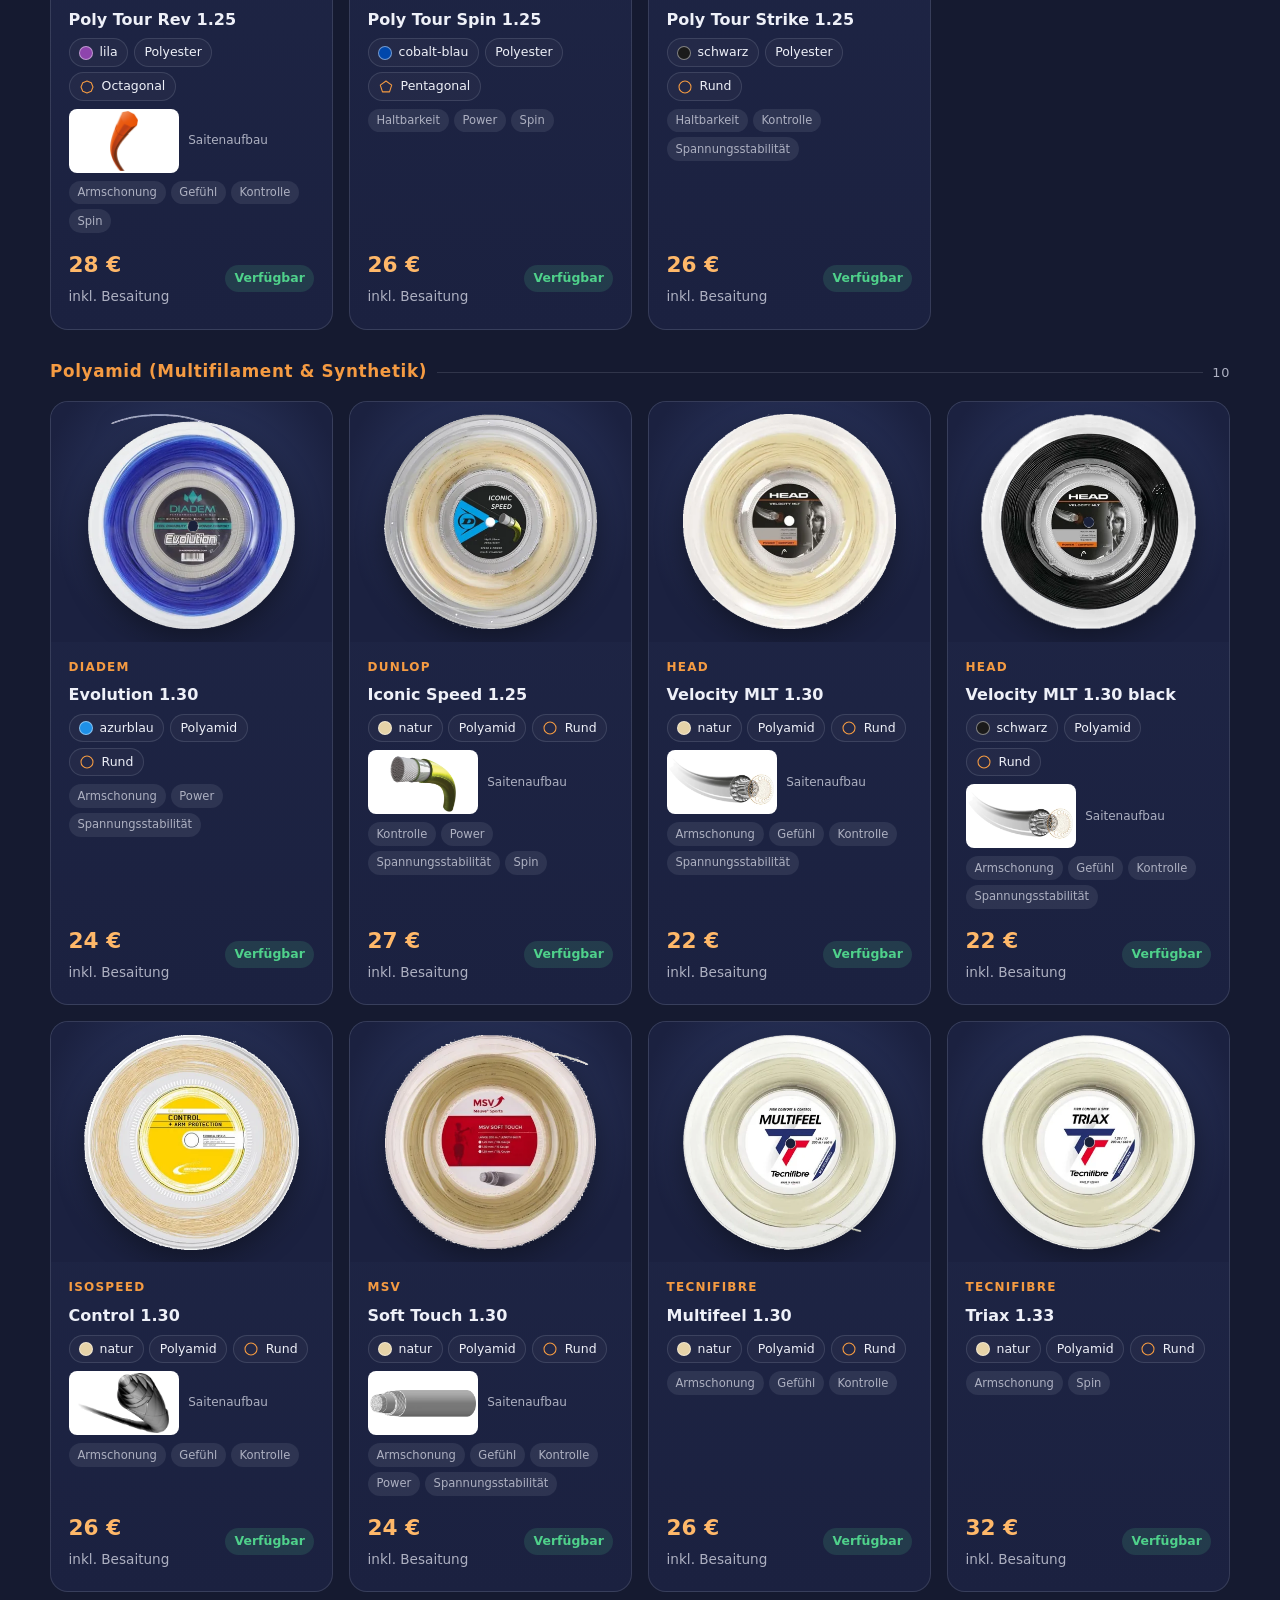
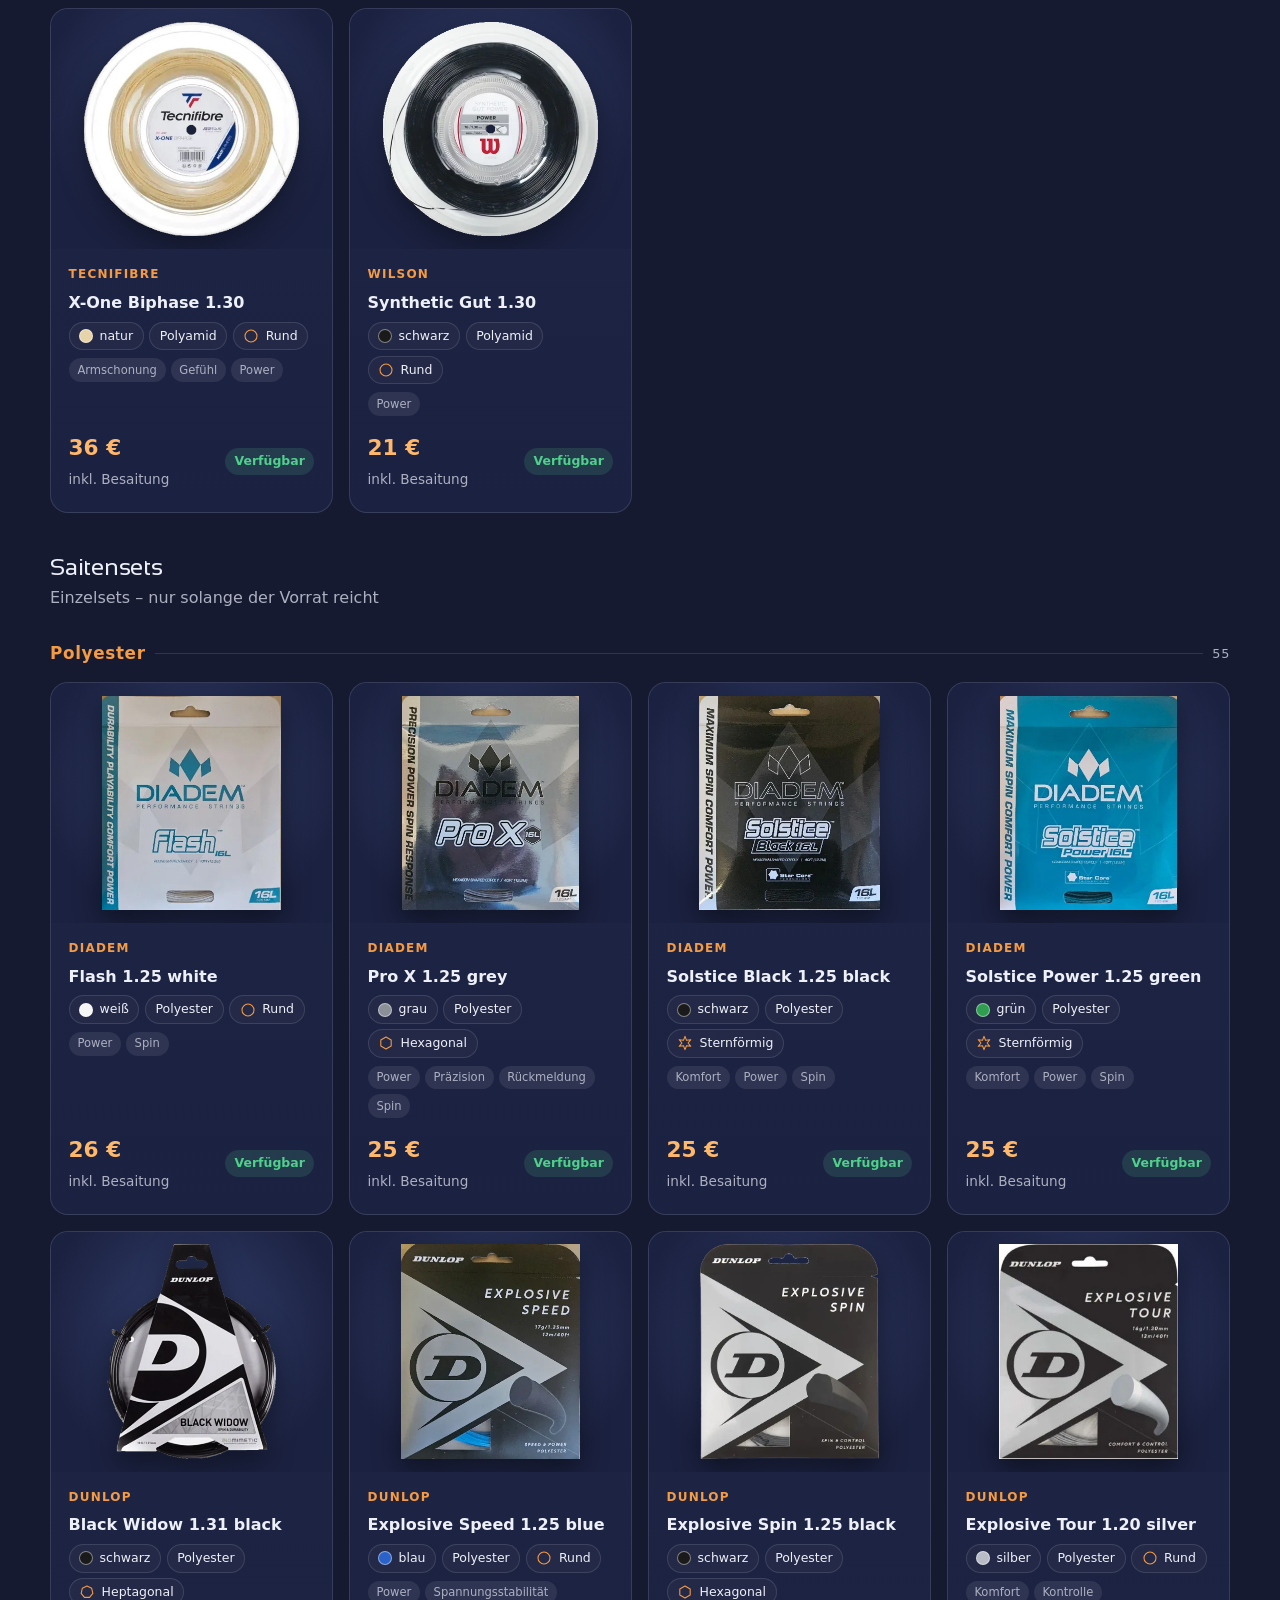
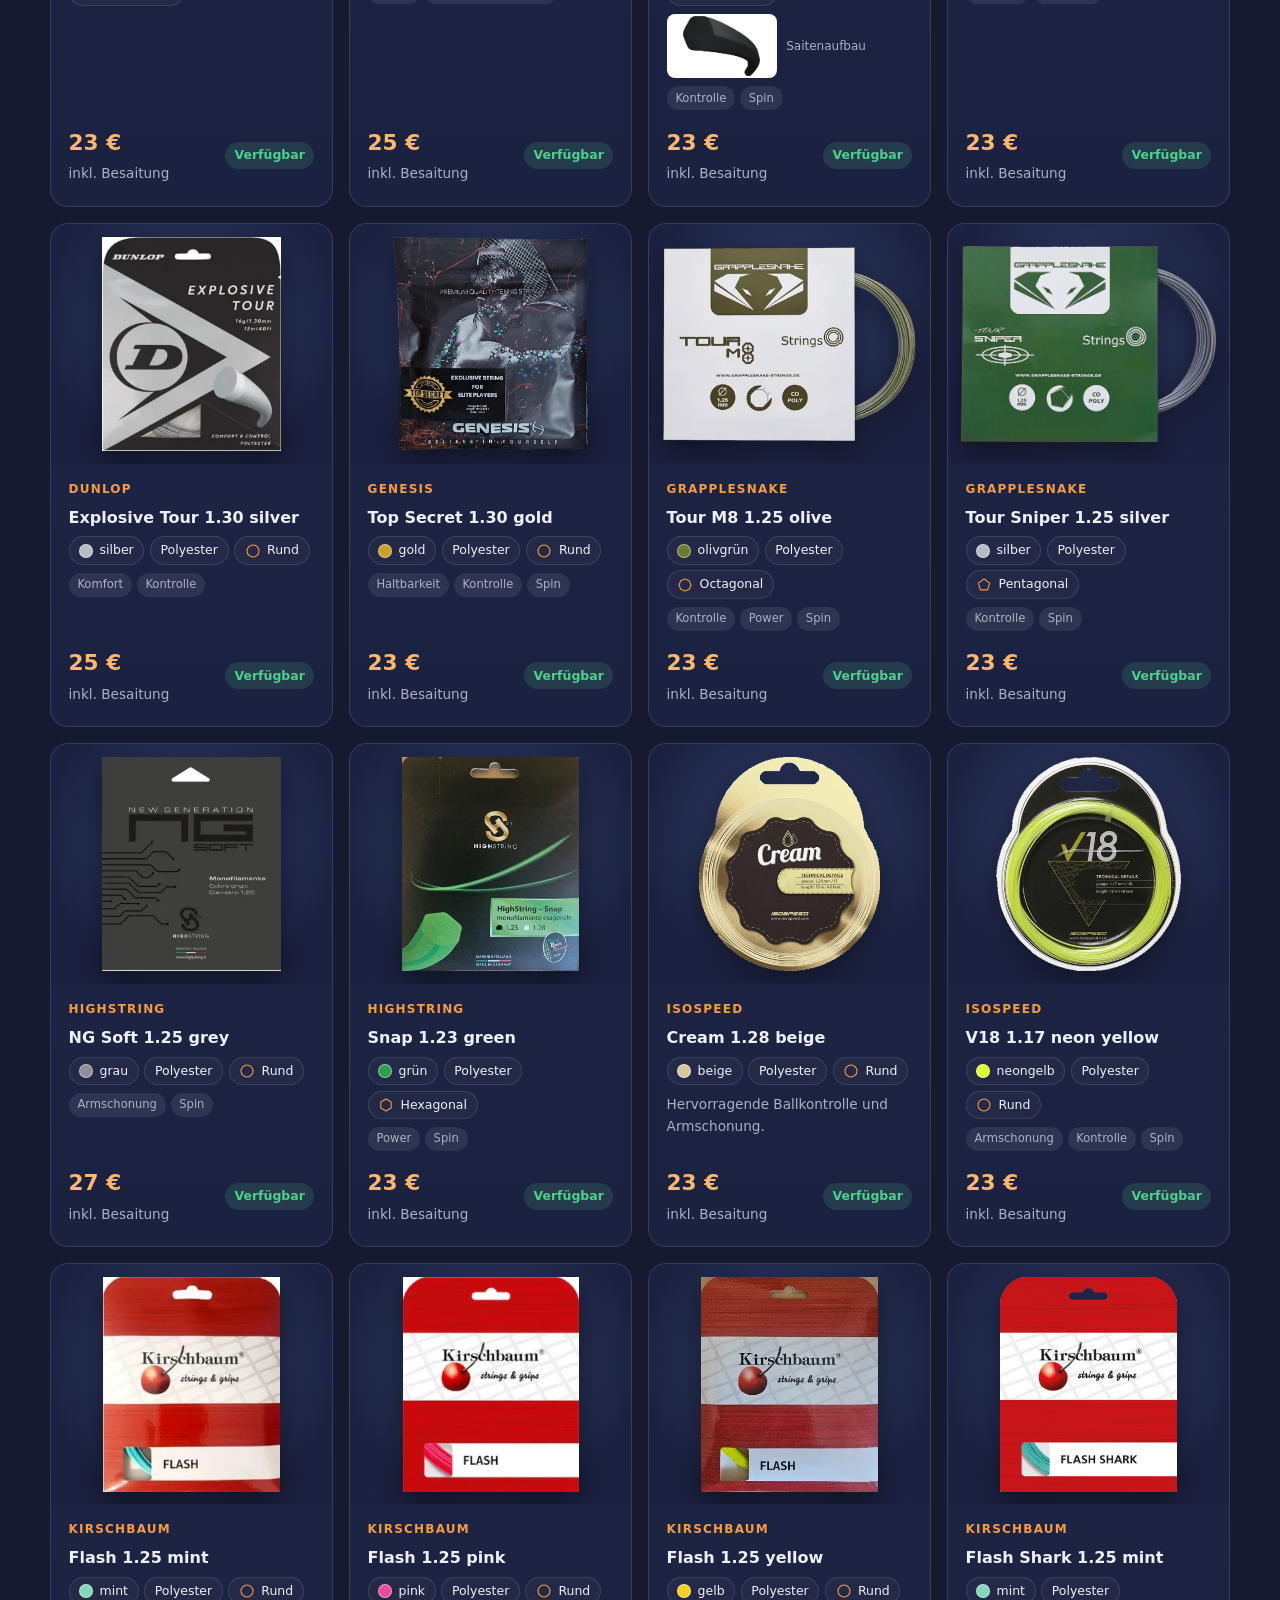
==== commit 6844348b: "Neue Saitensets, Dämpfer, Griffbänder; Fragebogen überarbeitet; Suche nur am Wortanfang; PDF umbenan" ====
--- a/index.html
+++ b/index.html
@@ -51,7 +51,7 @@
           <div class="hero-cta">
             <a class="btn primary" href="anfrage.html">Neuauftrag anfragen</a>
             <a class="btn ghost" href="#produkte">Saiten &amp; Preise ansehen</a>
-            <a class="btn ghost" href="Angebot.pdf" target="_blank" rel="noopener">📄 Angebot als PDF</a>
+            <a class="btn ghost" href="AschkeBesaitungsserviceAngebot.pdf" target="_blank" rel="noopener">📄 Angebot als PDF</a>
           </div>
           <ul class="badges">
             <li>ERSA Professional Stringer</li>
@@ -158,7 +158,7 @@
             <p id="kulanzGrip"></p>
           </div>
         </div>
-        <p style="margin-top:1.5rem"><a class="btn ghost" href="Angebot.pdf" target="_blank" rel="noopener">📄 Angebot als PDF öffnen</a></p>
+        <p style="margin-top:1.5rem"><a class="btn ghost" href="AschkeBesaitungsserviceAngebot.pdf" target="_blank" rel="noopener">📄 Angebot als PDF öffnen</a></p>
       </div>
     </section>
 
@@ -167,7 +167,7 @@
         <p class="eyebrow">Sortiment</p>
         <h2>Saiten, Griffbänder &amp; Zubehör</h2>
         <p class="lead">Rund 100 Tennissaiten – monofile für Präzision und Spin, multifile für Power, Komfort und Armschonung. Das Angebot basiert auf Bewertungen erfahrener Spieler (<a href="https://www.saitenforum.de" target="_blank" rel="noopener">Saitenforum.de</a>) und Gesprächen mit professionellen Besaitern.</p>
-        <p class="pdf-hint">📄 Alle Produkte und Preise gibt es auch als <a href="Angebot.pdf" target="_blank" rel="noopener"><b>Angebots-PDF</b></a> – zum Öffnen, Speichern oder Ausdrucken.</p>
+        <p class="pdf-hint">📄 Alle Produkte und Preise gibt es auch als <a href="AschkeBesaitungsserviceAngebot.pdf" target="_blank" rel="noopener"><b>Angebots-PDF</b></a> – zum Öffnen, Speichern oder Ausdrucken.</p>
 
         <div class="toolbar" role="search">
           <input class="search" id="search" type="search" placeholder="Suchen: Marke, Saite, Eigenschaft …" aria-label="Produkte durchsuchen">
--- a/assets/css/styles.css
+++ b/assets/css/styles.css
@@ -278,3 +278,10 @@
 .more .badge { background: var(--accent); color: #1a1205; border-radius: 999px; padding: 0 .5rem; font-weight: 700; font-size: .8rem; }
 .more-body { display: flex; flex-wrap: wrap; gap: .8rem 1.2rem; align-items: center; margin-top: .8rem; padding: 1rem; border: 1px solid var(--line); border-radius: 14px; background: rgba(255, 255, 255, .02); }
 .more .reset { margin-left: auto; background: none; border: none; color: var(--accent); cursor: pointer; font: inherit; text-decoration: underline; }
+
+#kontakt { position: relative; isolation: isolate; overflow: hidden; }
+#kontakt::before { content: ""; position: absolute; inset: 0; z-index: -1; background: linear-gradient(rgba(21, 26, 48, .5), rgba(21, 26, 48, .5)), url("../img/site/kontakt-bg.webp") center / cover no-repeat; }
+.contact-grid { grid-template-columns: repeat(auto-fit, minmax(min(100%, 260px), 1fr)); }
+.contact-card { min-width: 0; background: rgba(31, 38, 70, .85); }
+.contact-card span { min-width: 0; overflow-wrap: anywhere; }
+.contact-card small { overflow-wrap: anywhere; }
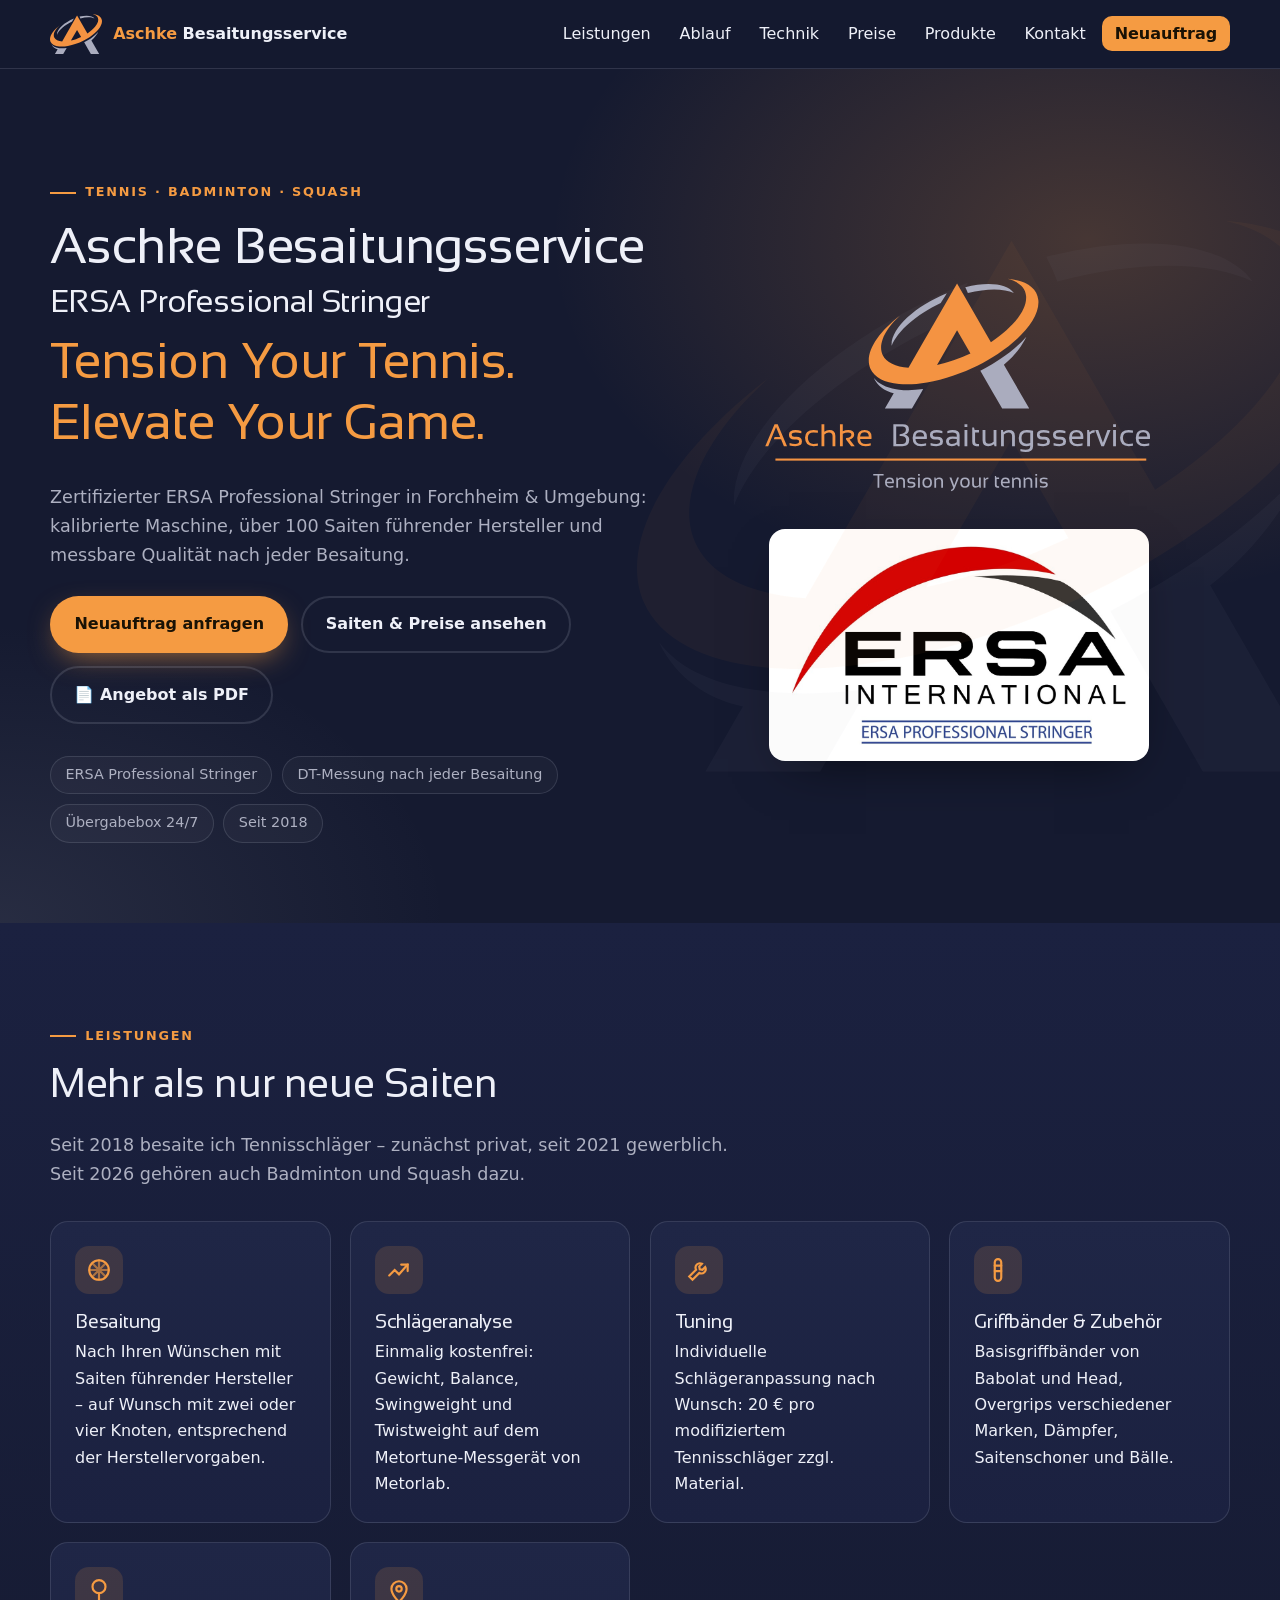
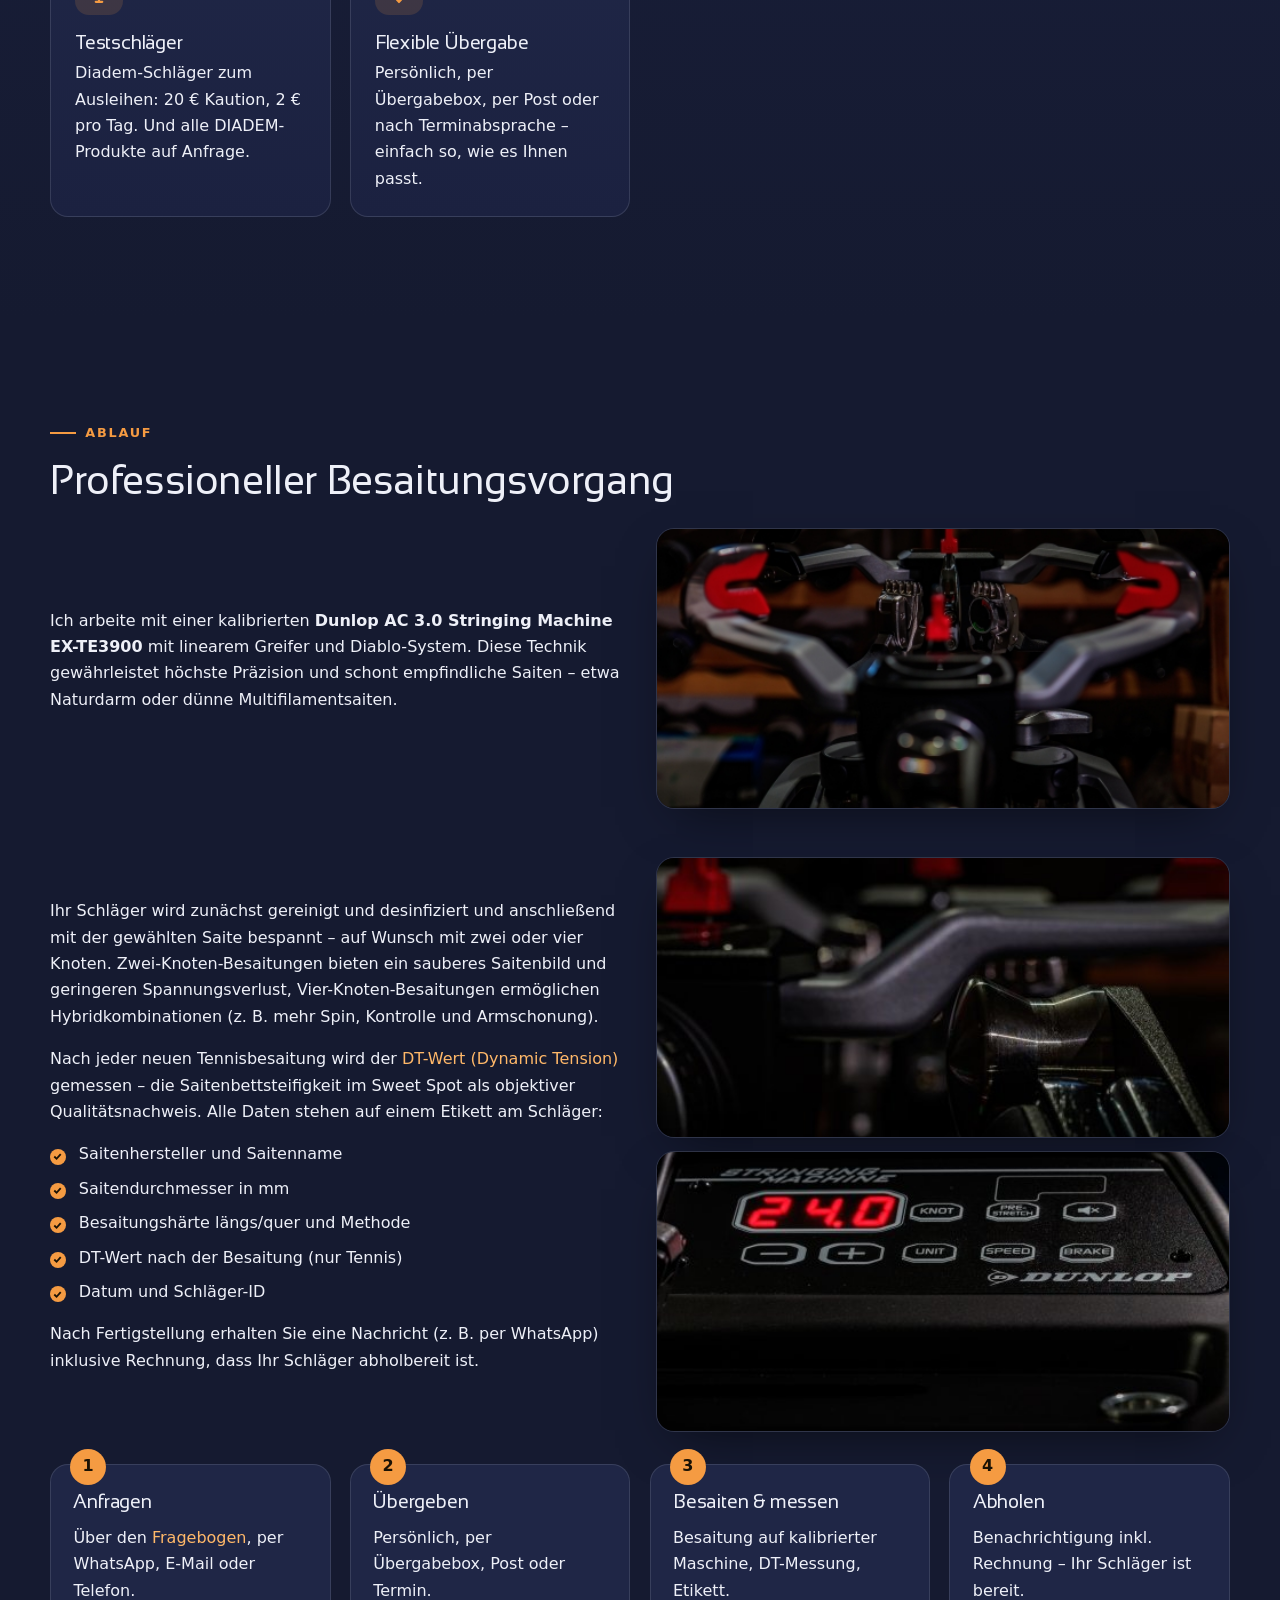
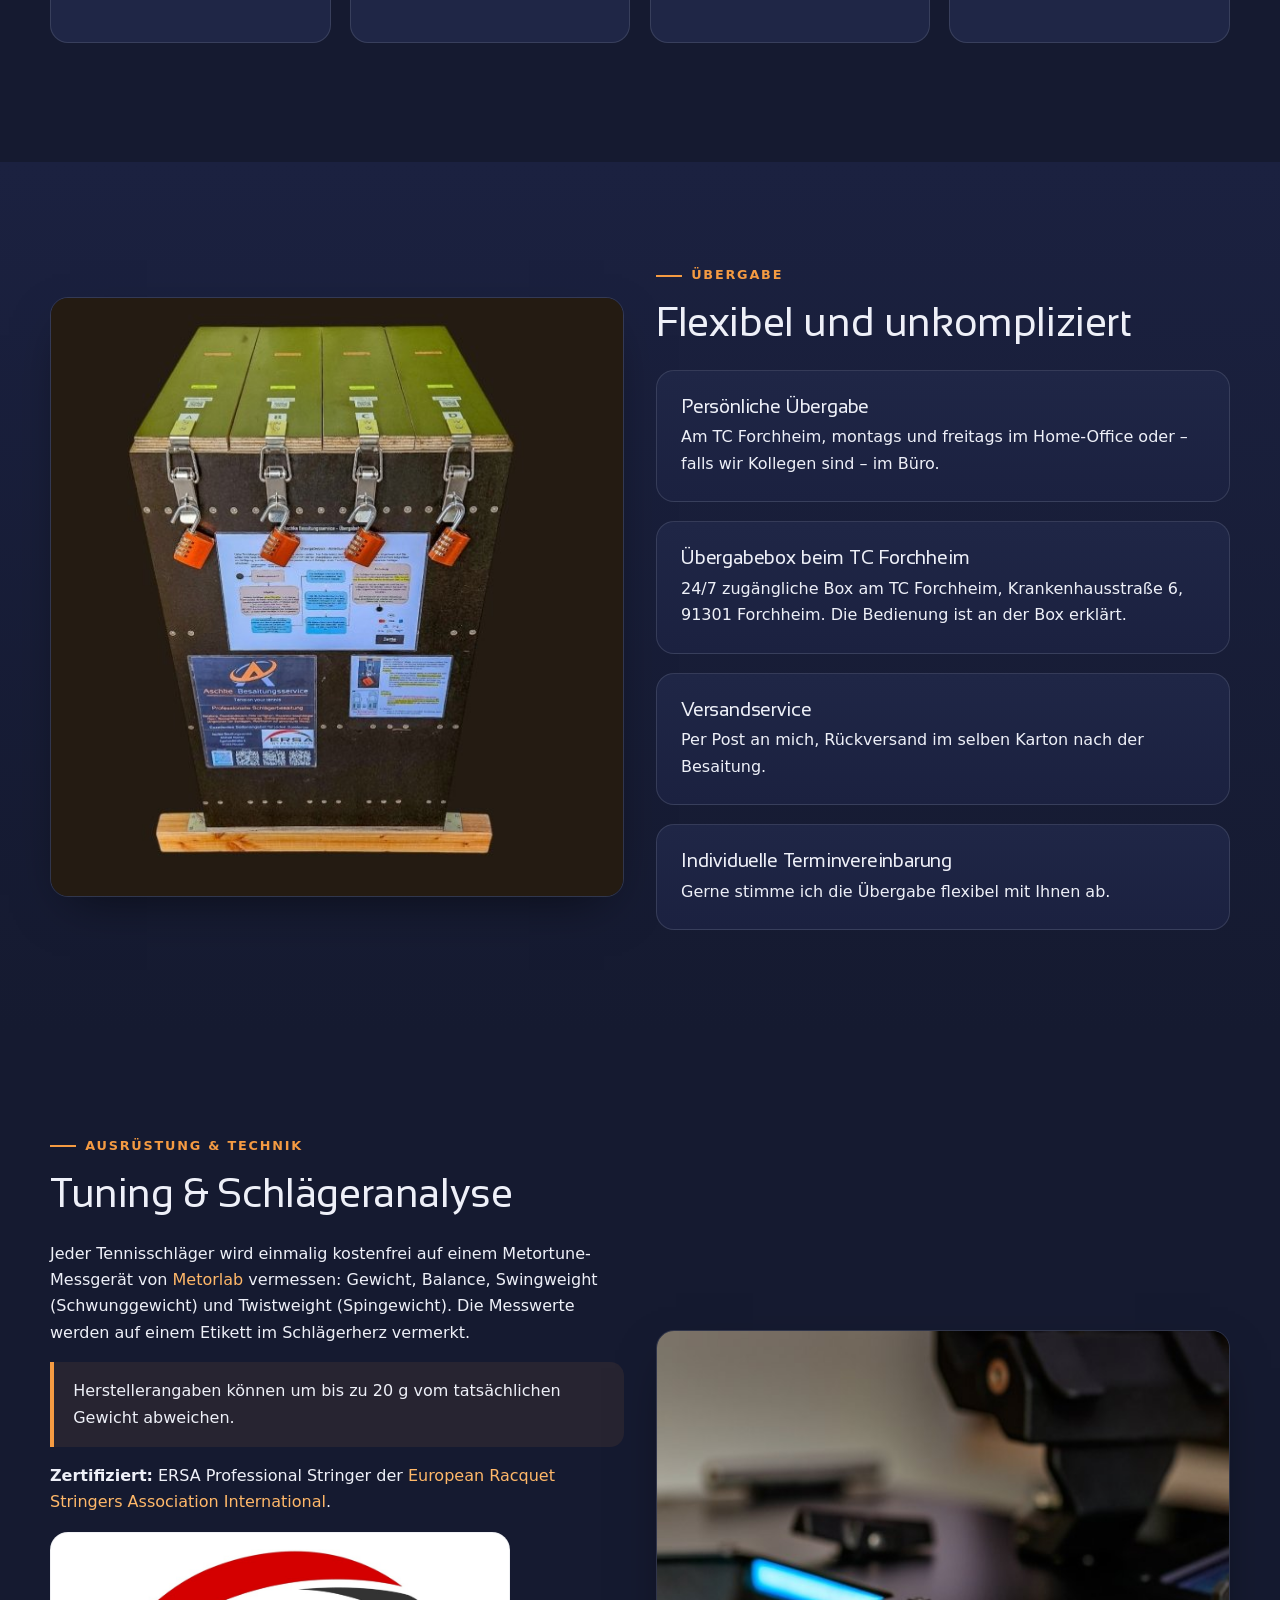
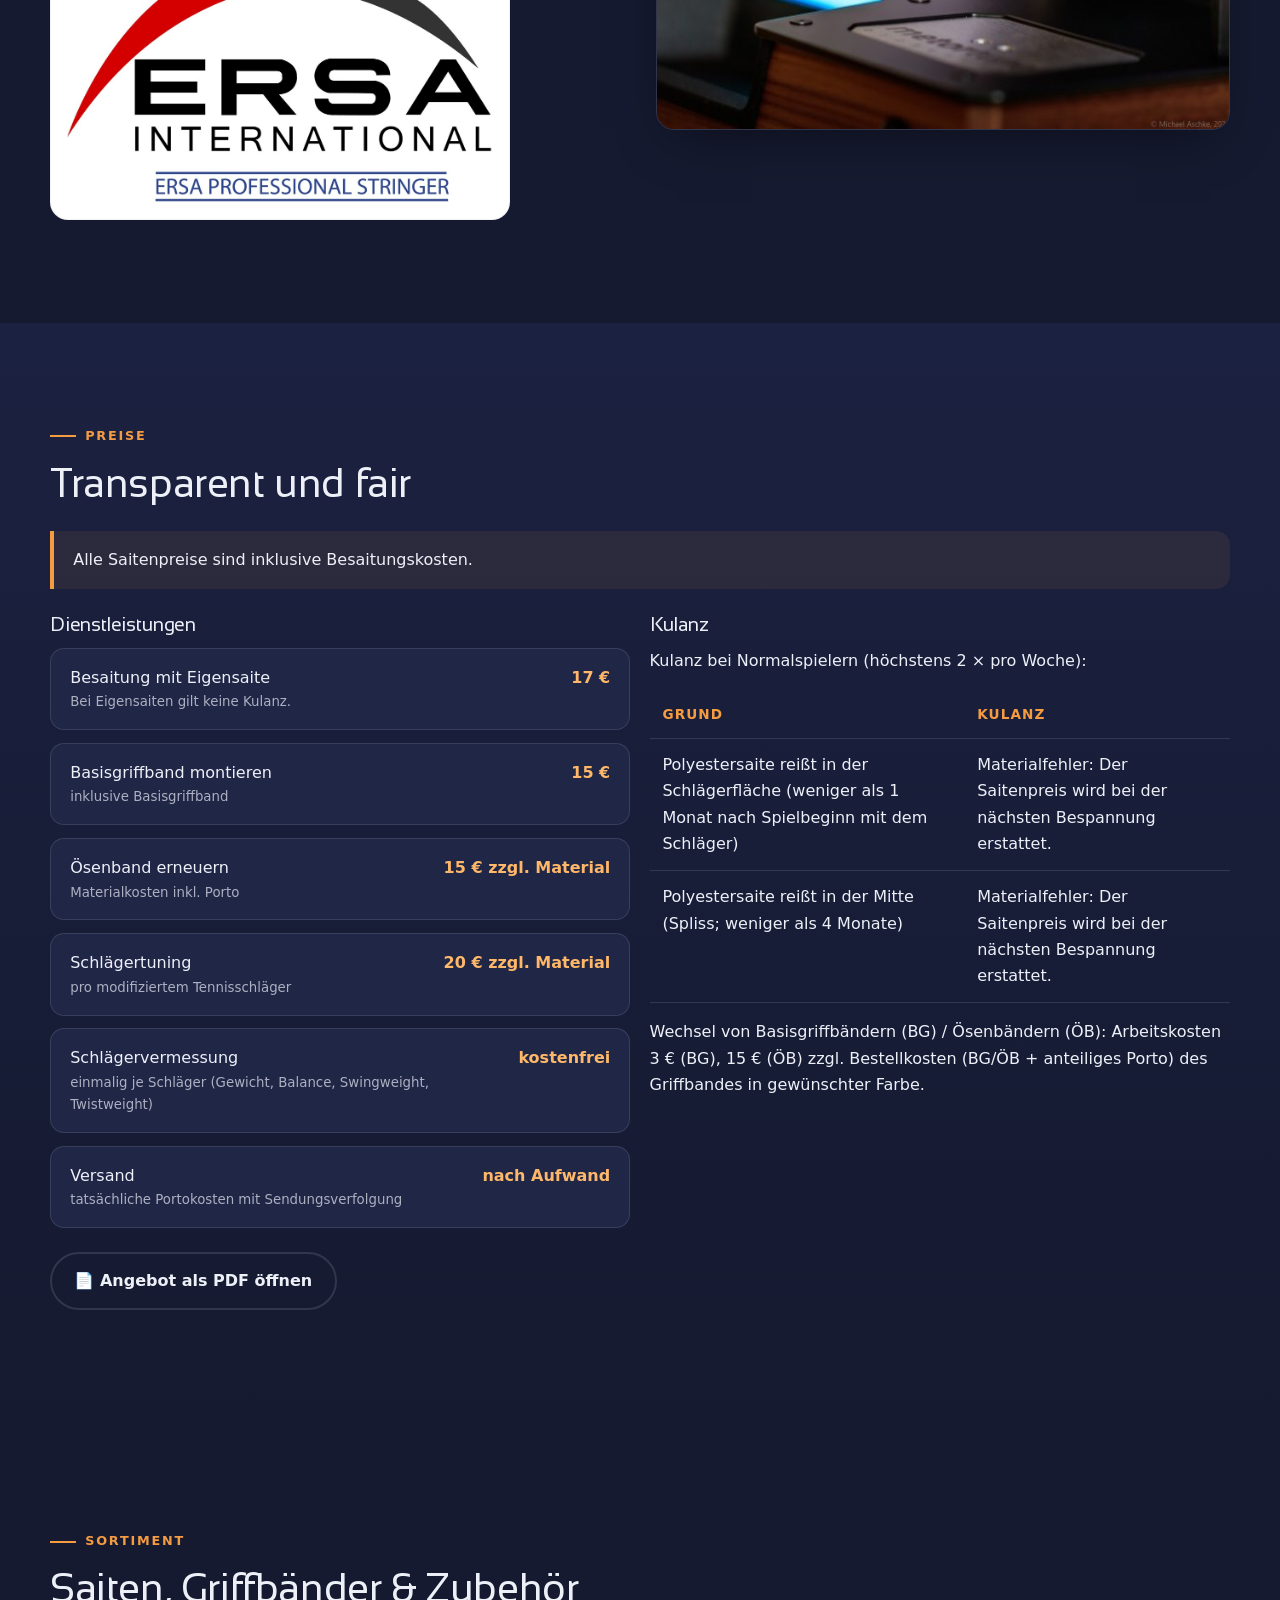
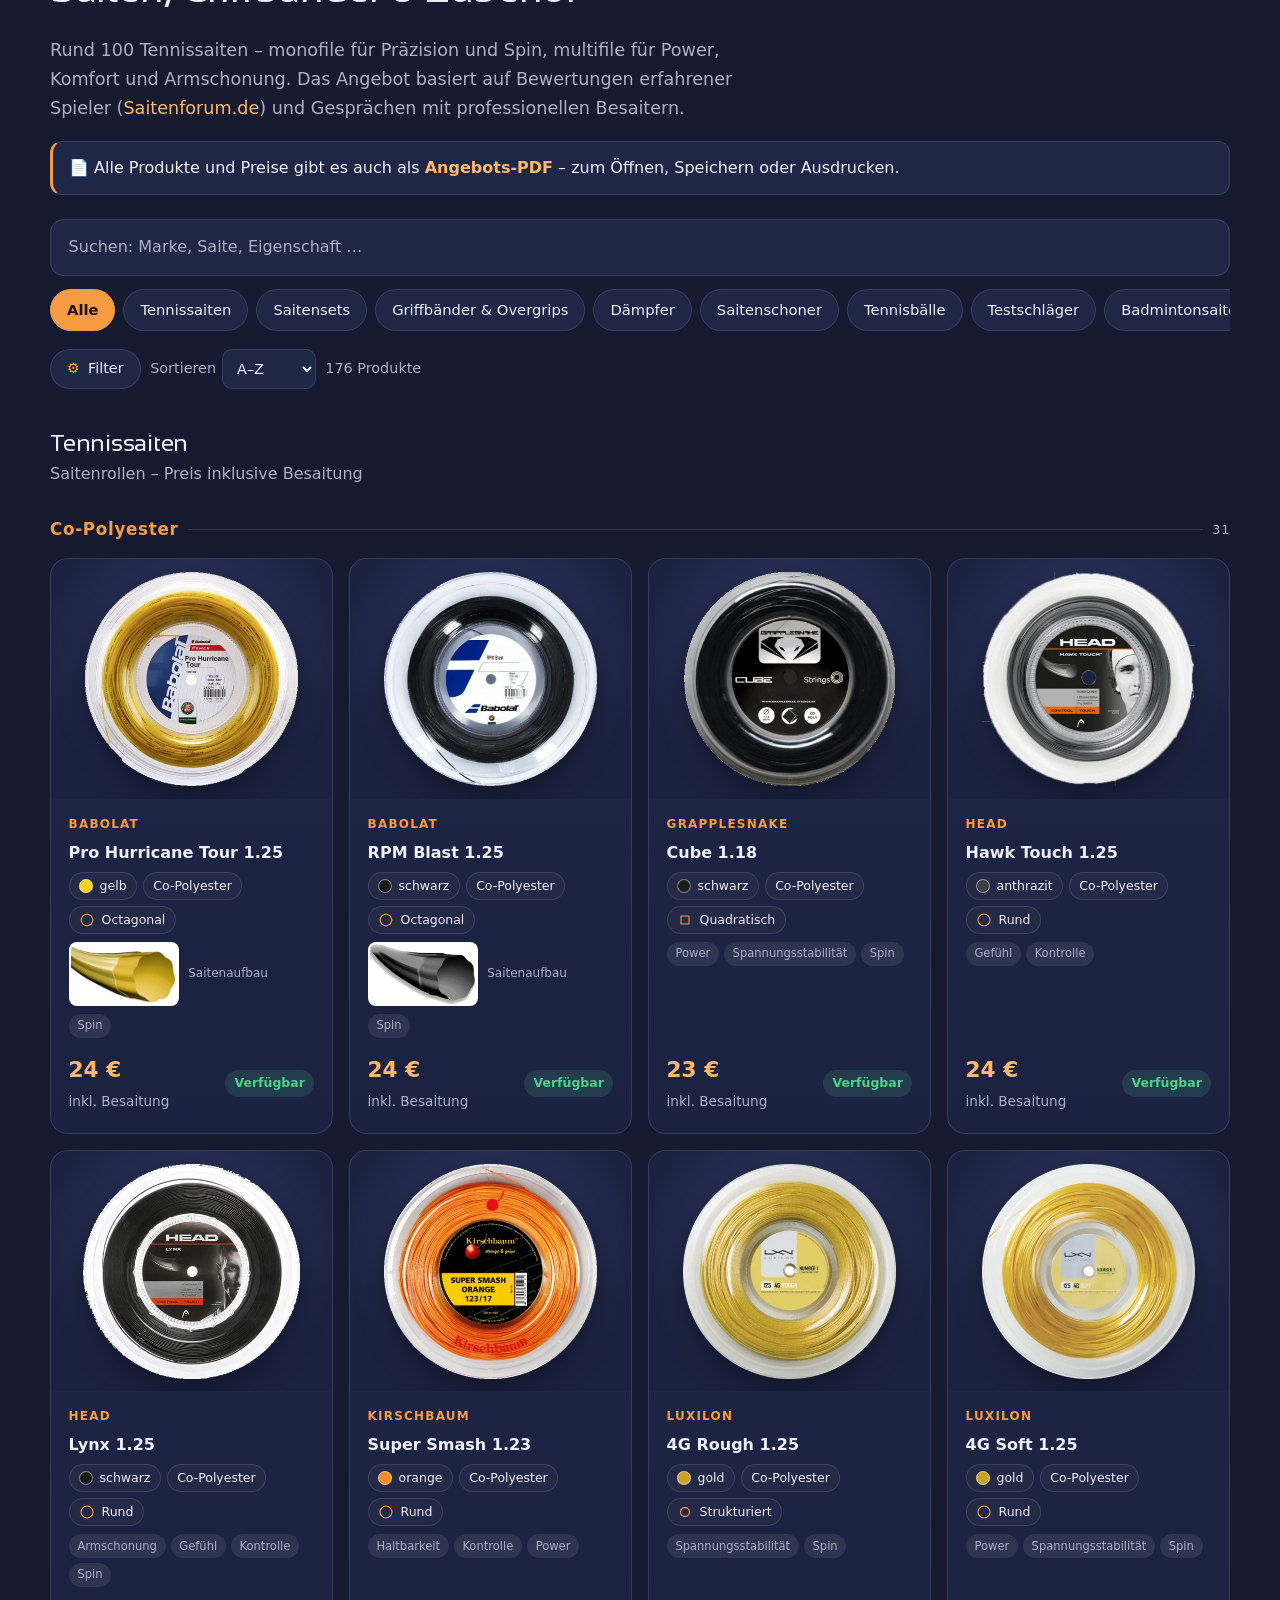
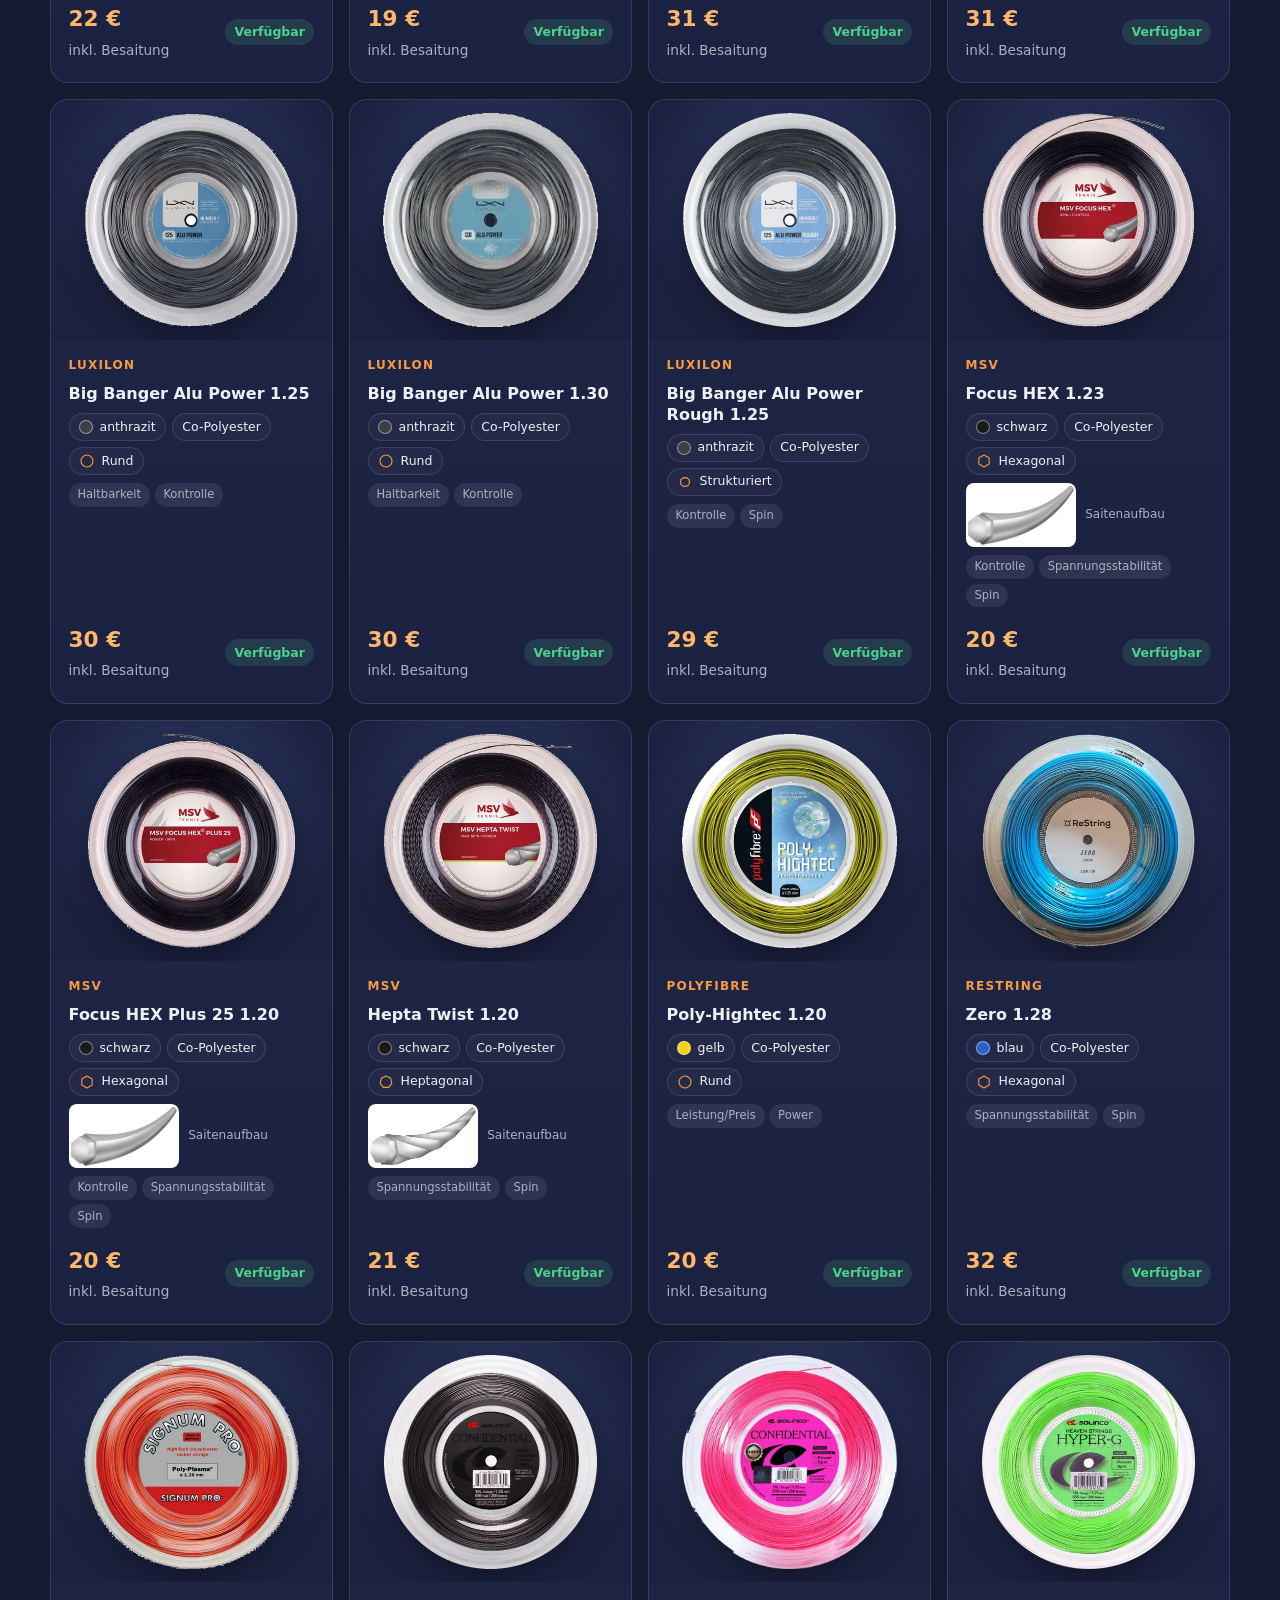
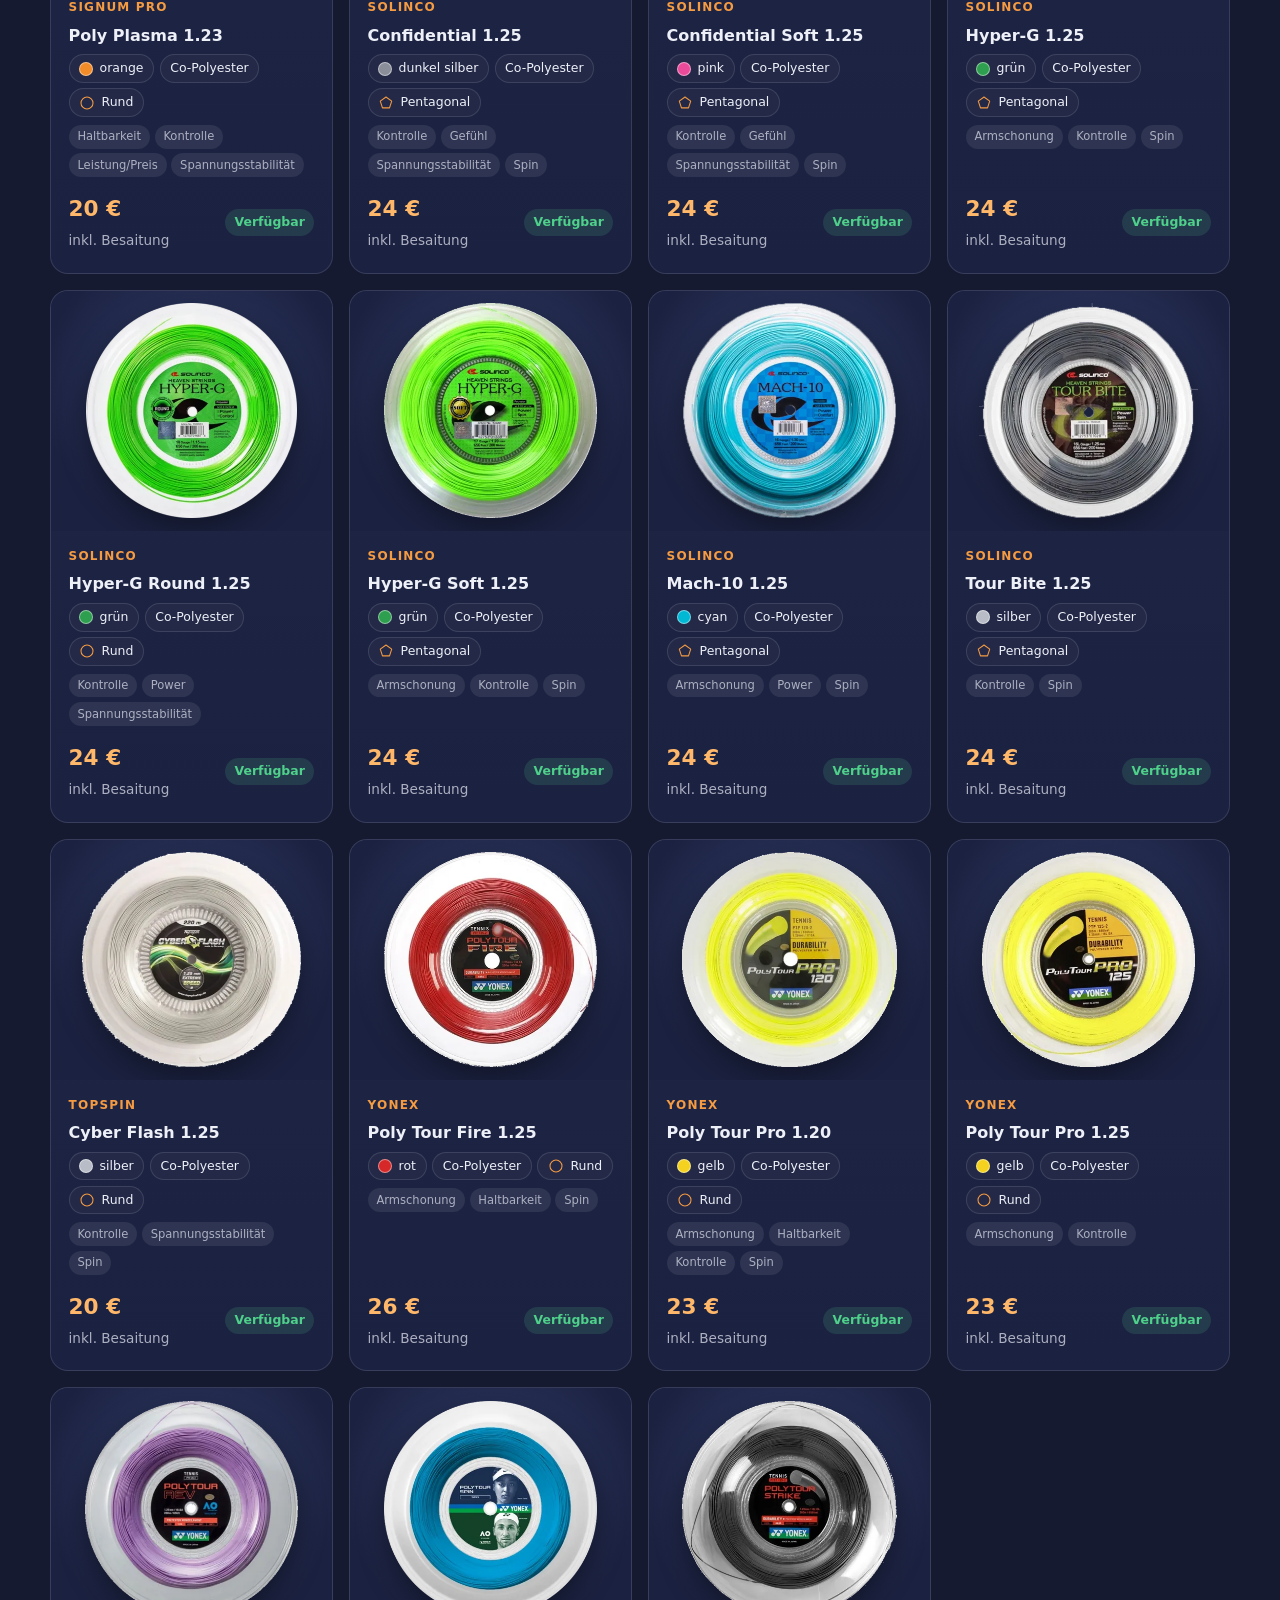
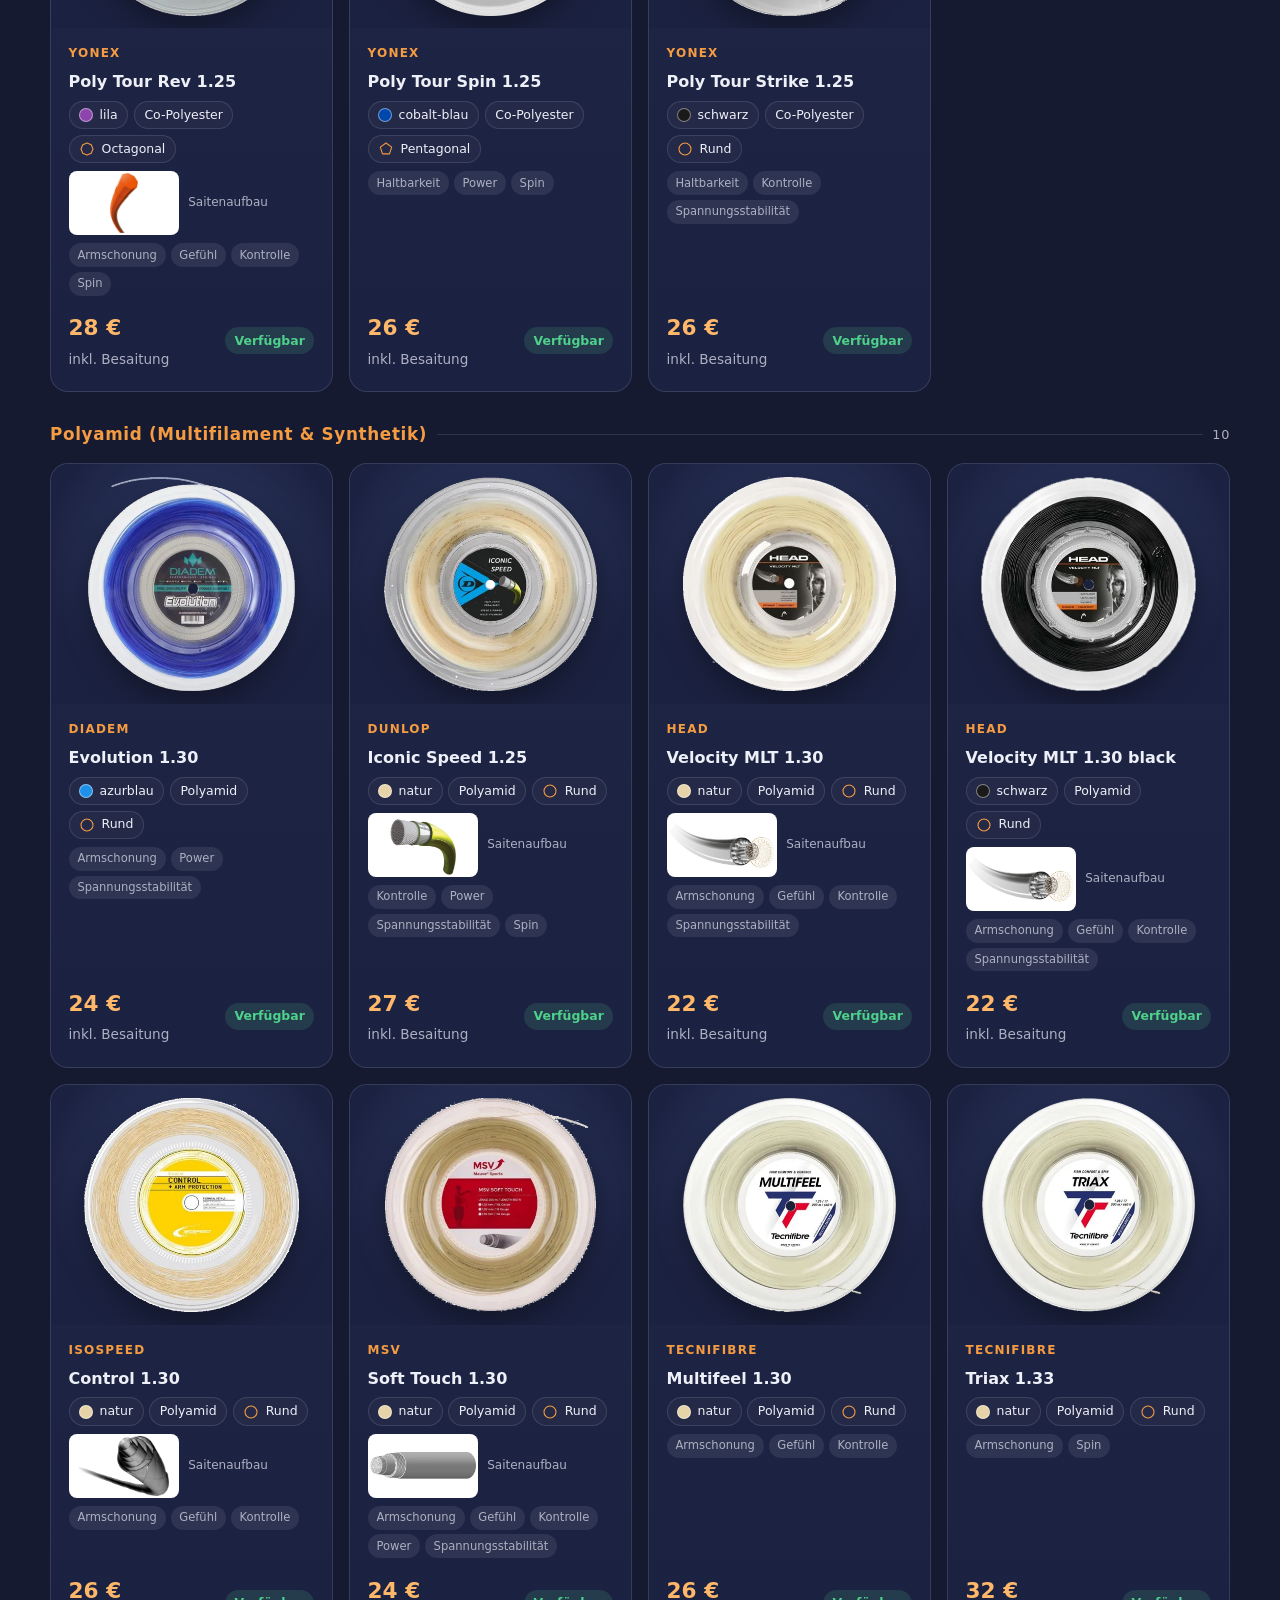
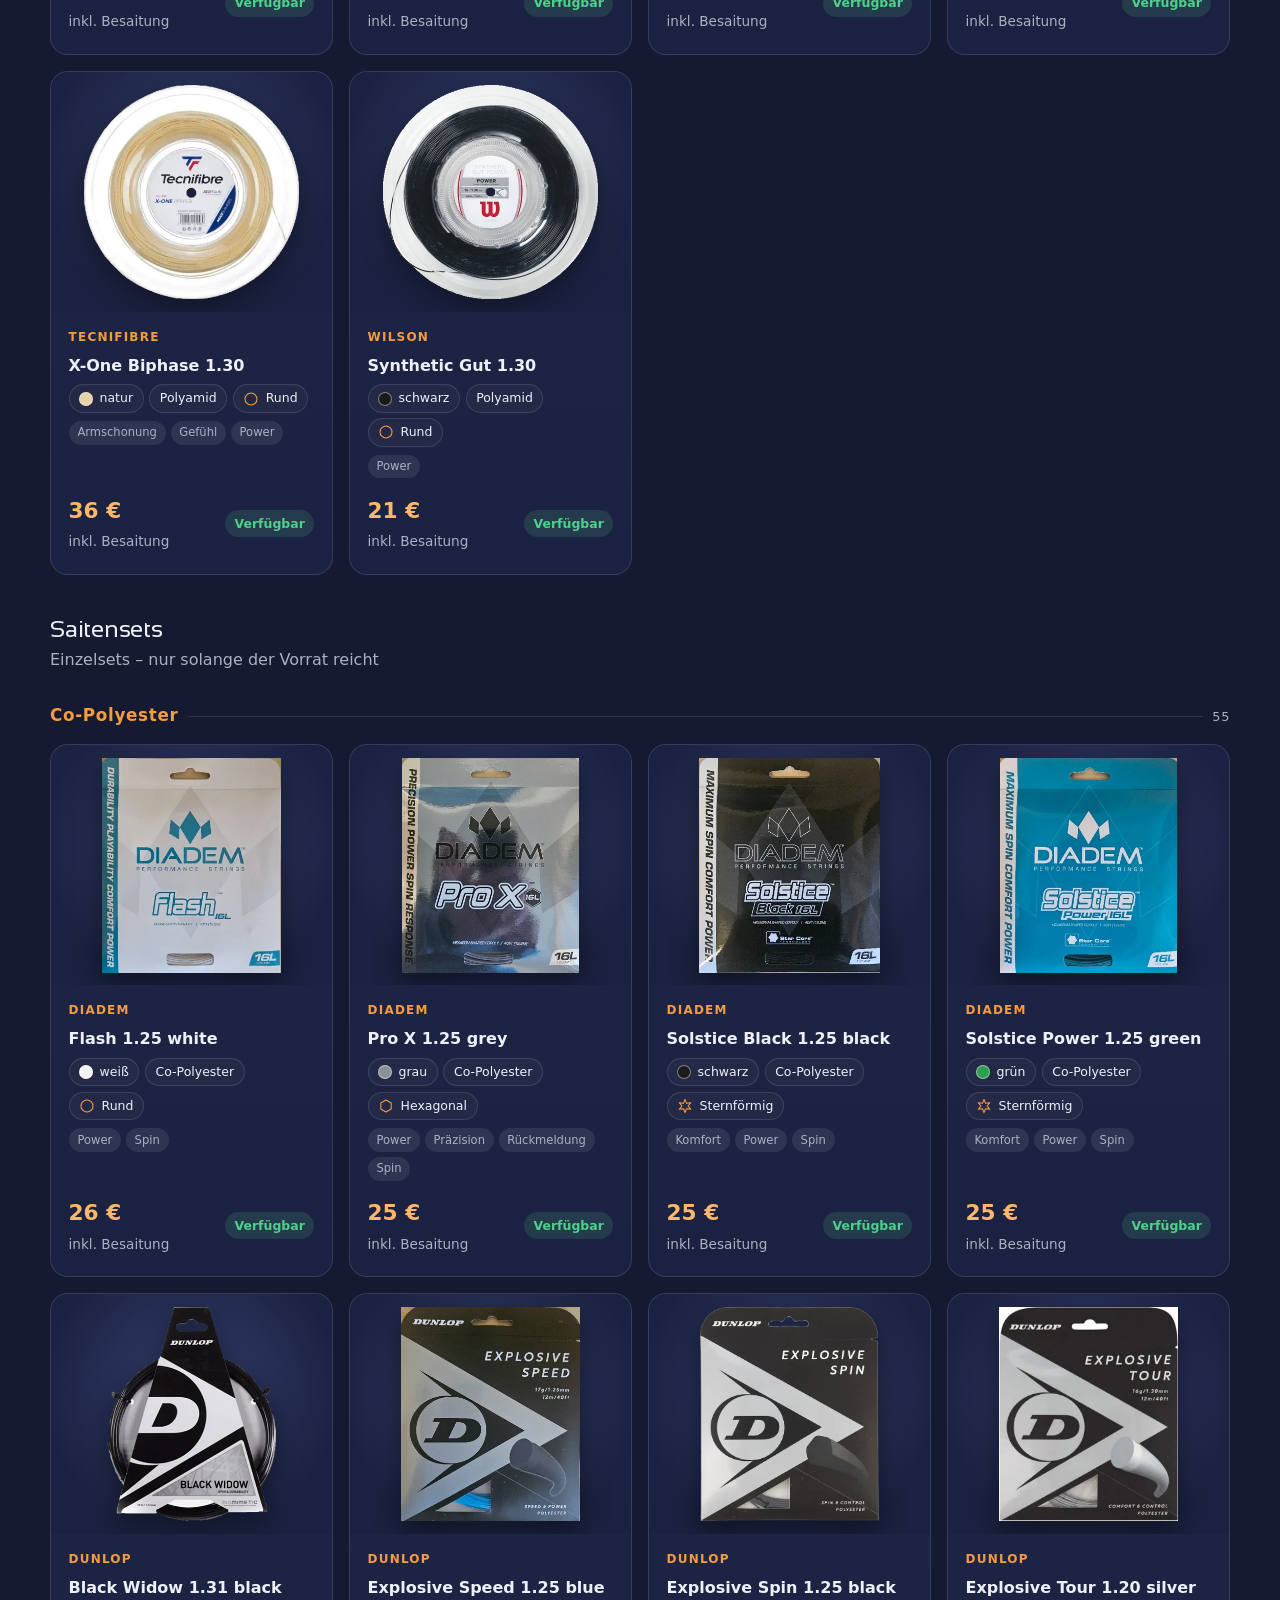
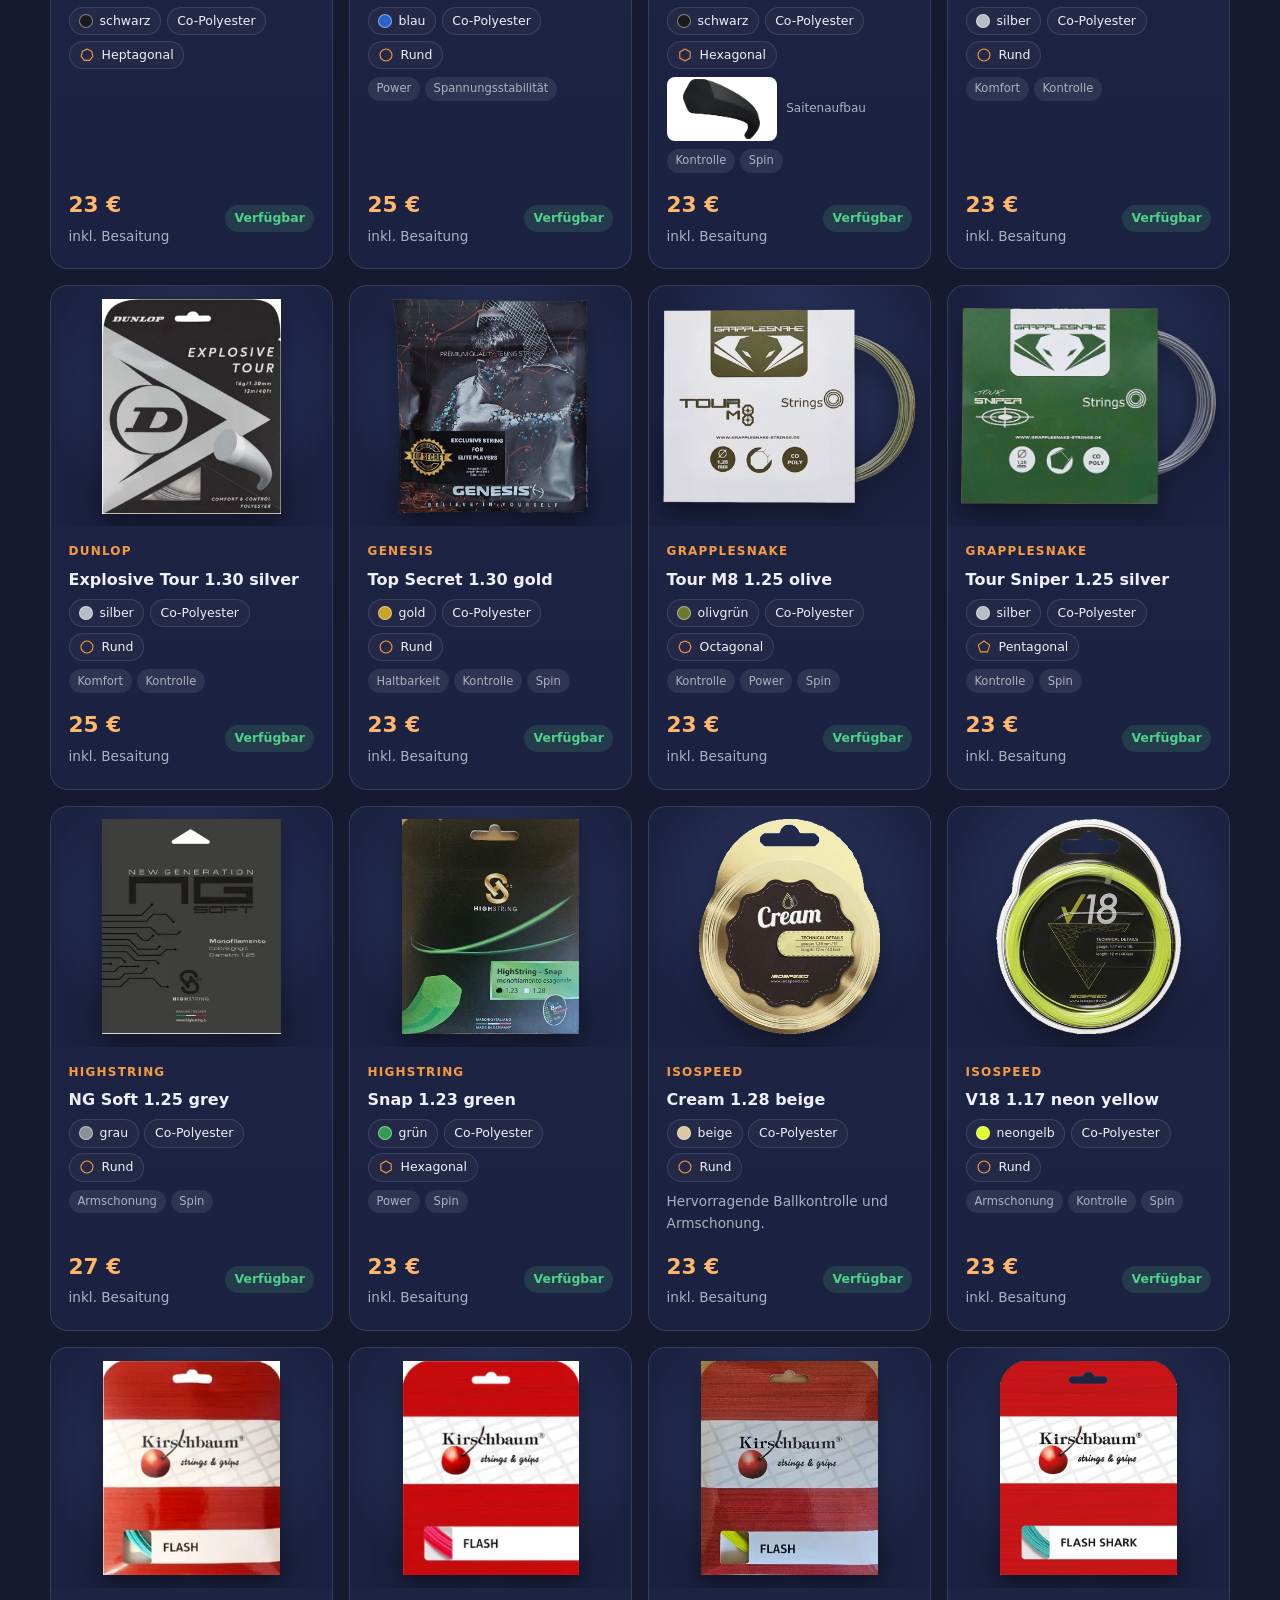
==== commit e5107f80: "SearchConsole Ereiterung" ====
--- a/index.html
+++ b/index.html
@@ -2,6 +2,7 @@
 <html lang="de">
 <head>
   <meta charset="utf-8">
+  <meta name="google-site-verification" content="tb-WStjvtBQJvDmJxzzJWh2J9CxlSj52LglxOstO4sU" />
   <meta name="viewport" content="width=device-width, initial-scale=1">
   <title>Aschke Besaitungsservice – Tennis, Badminton &amp; Squash in Forchheim</title>
   <meta name="description" content="Professioneller Besaitungsservice für Tennis, Badminton und Squash in Forchheim, Hausen und Umgebung. ERSA-zertifiziert, mit DT-Messung, Metortune-Vermessung und Übergabebox.">
--- a/assets/css/styles.css
+++ b/assets/css/styles.css
@@ -285,3 +285,6 @@
 .contact-card { min-width: 0; background: rgba(31, 38, 70, .85); }
 .contact-card span { min-width: 0; overflow-wrap: anywhere; }
 .contact-card small { overflow-wrap: anywhere; }
+
+.send{display:inline-flex;flex-direction:column;gap:.25rem;align-items:flex-start}
+.send small{font-size:.8rem}
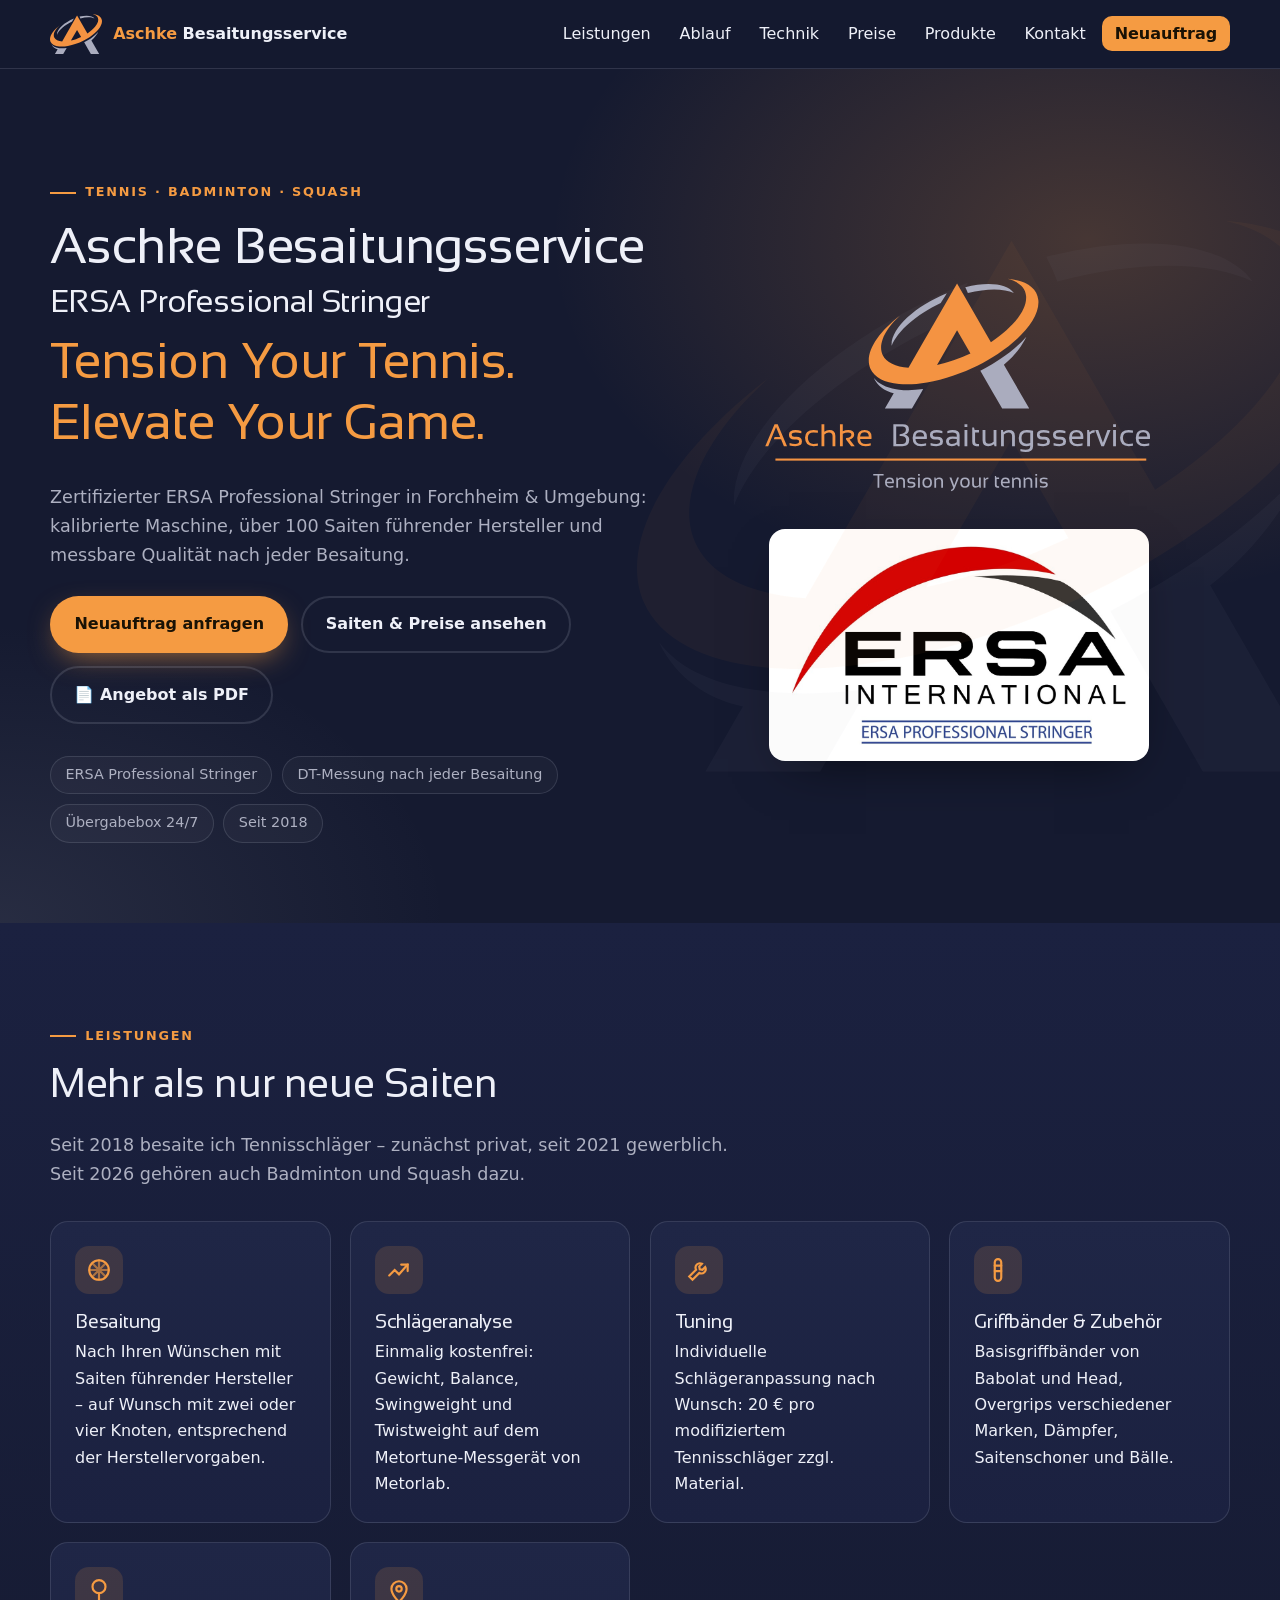
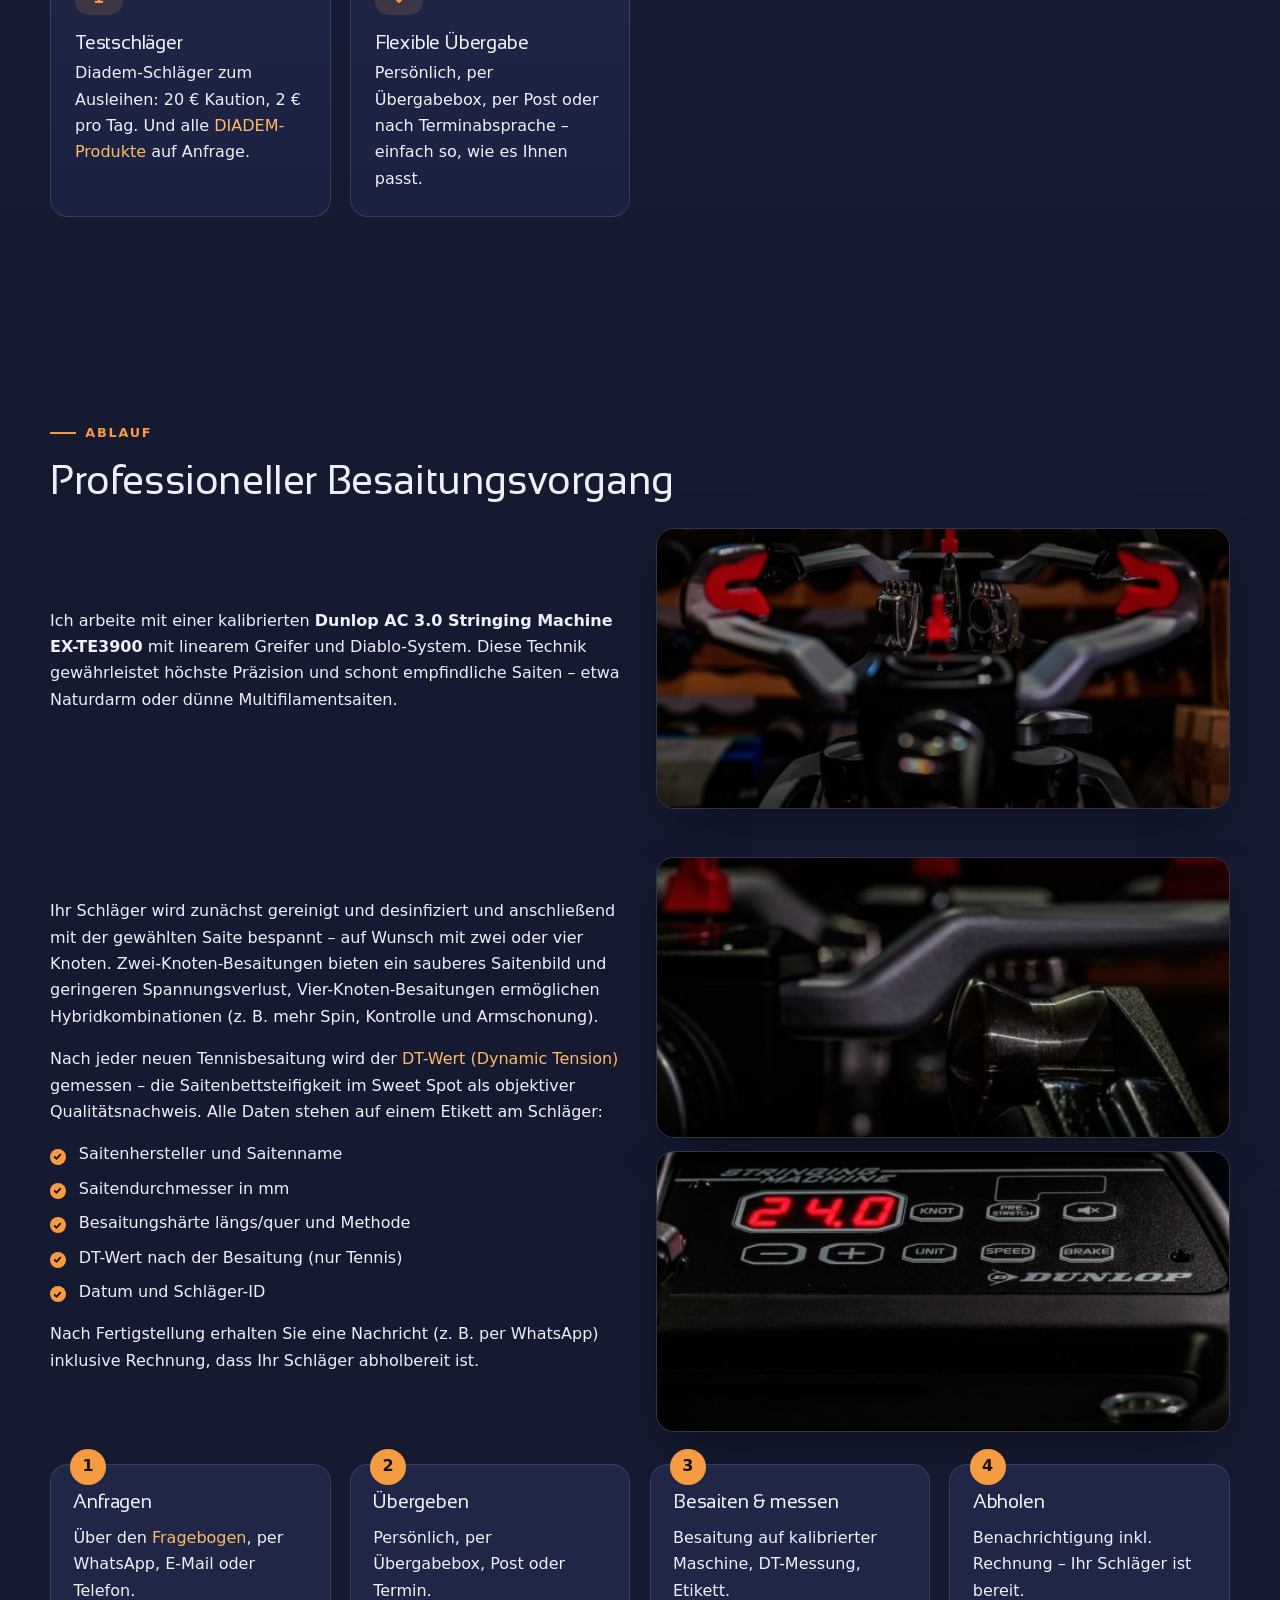
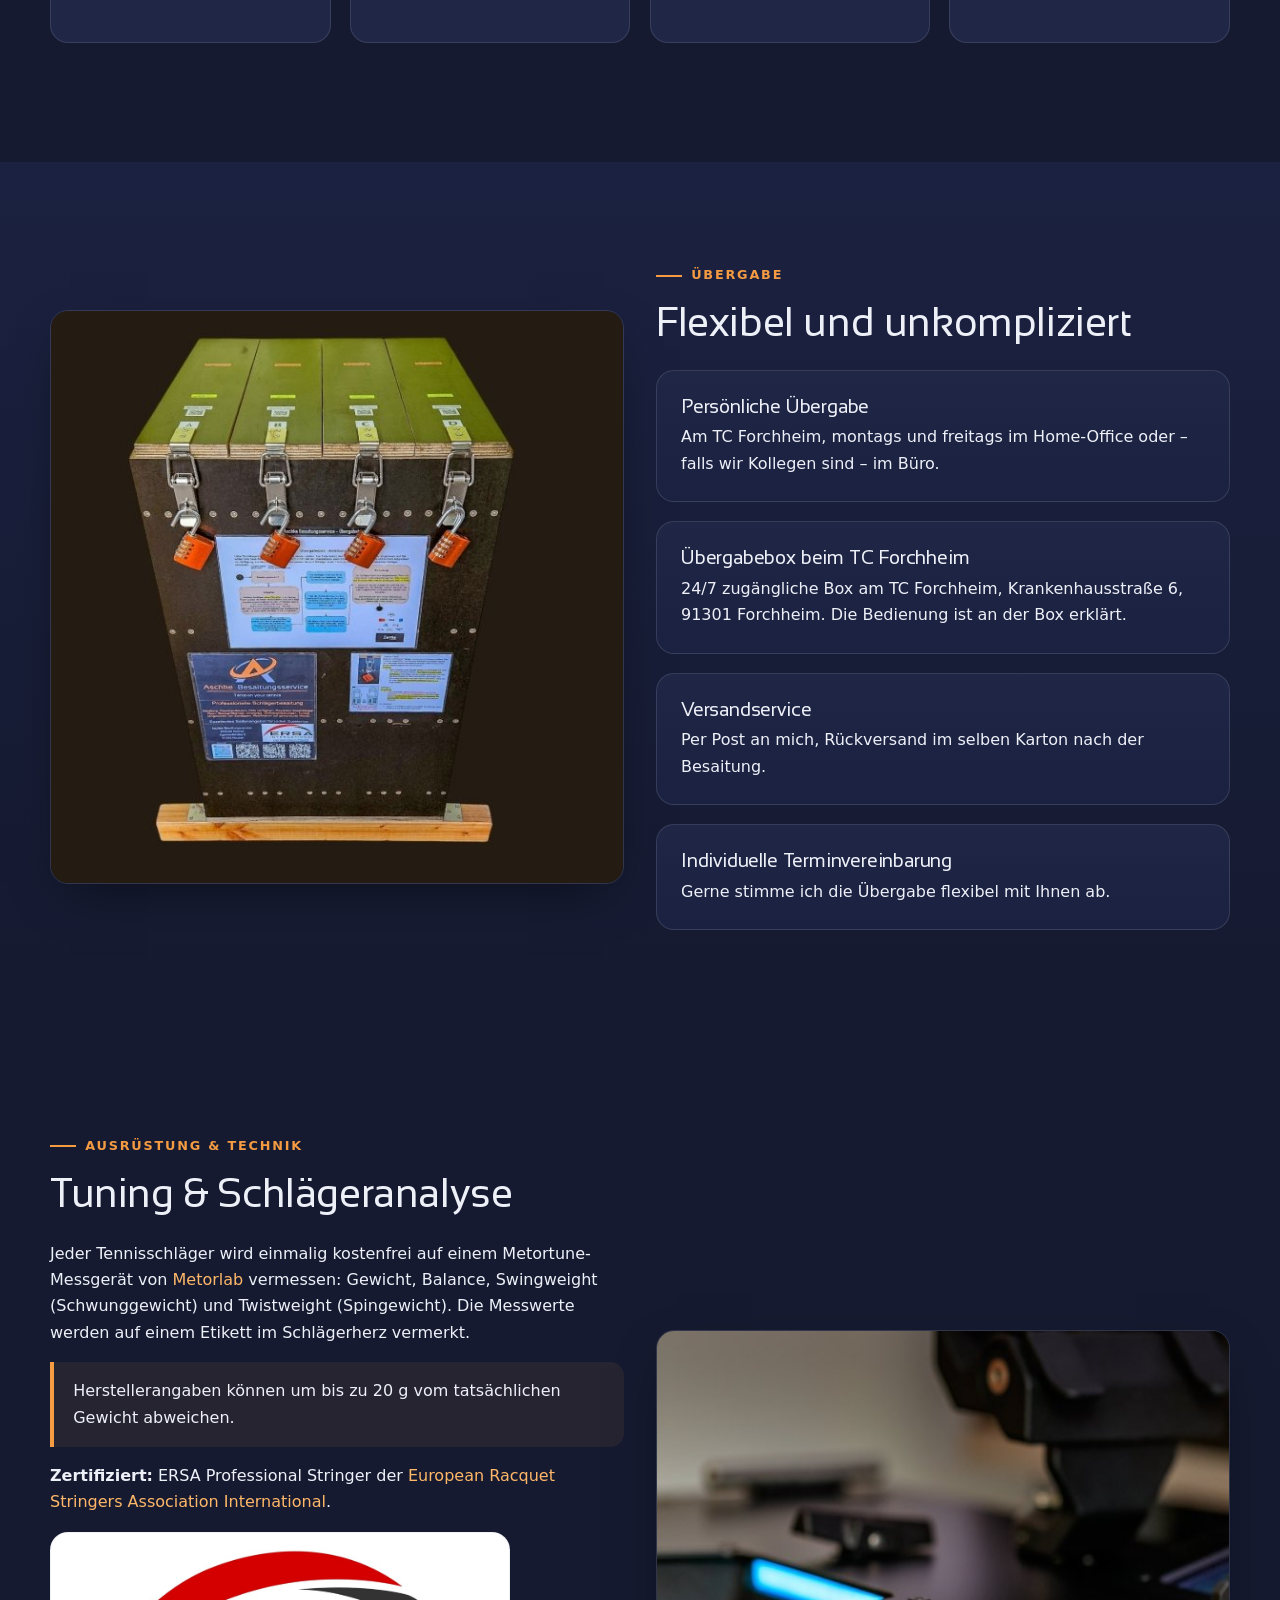
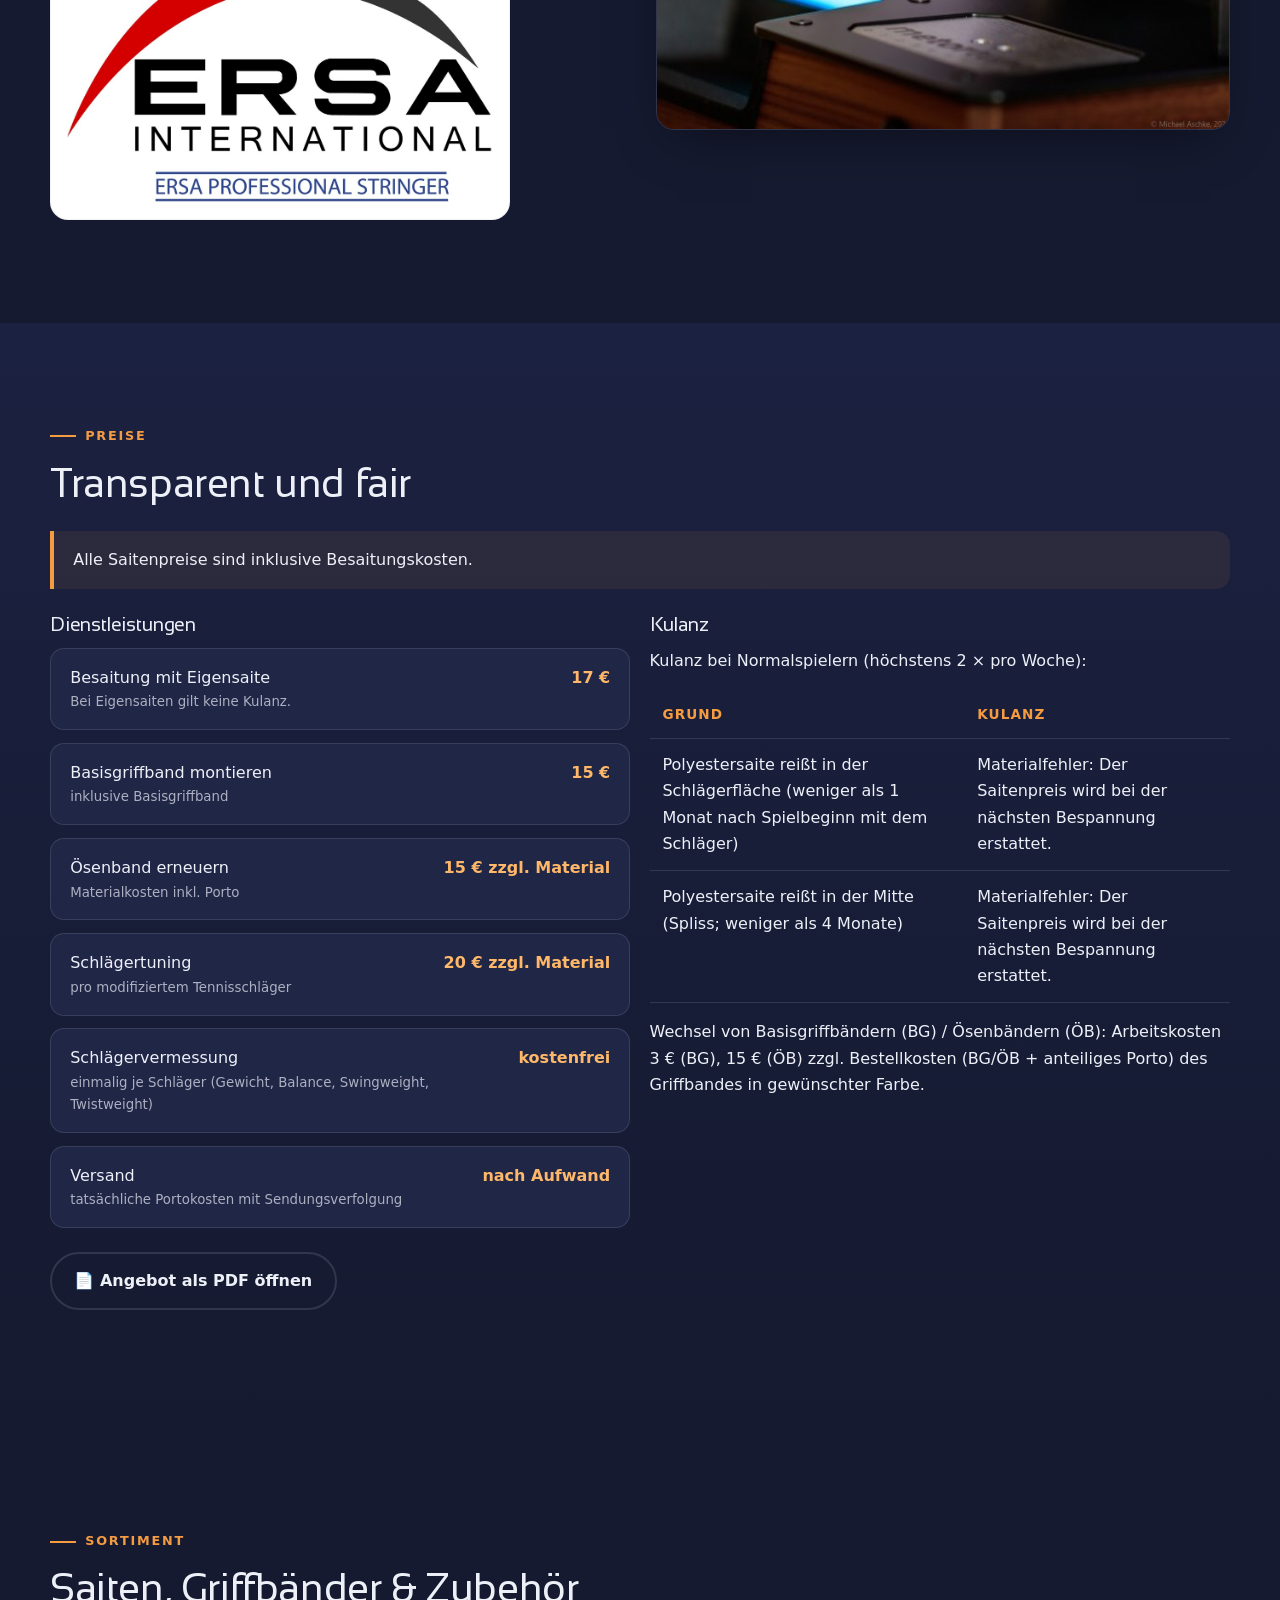
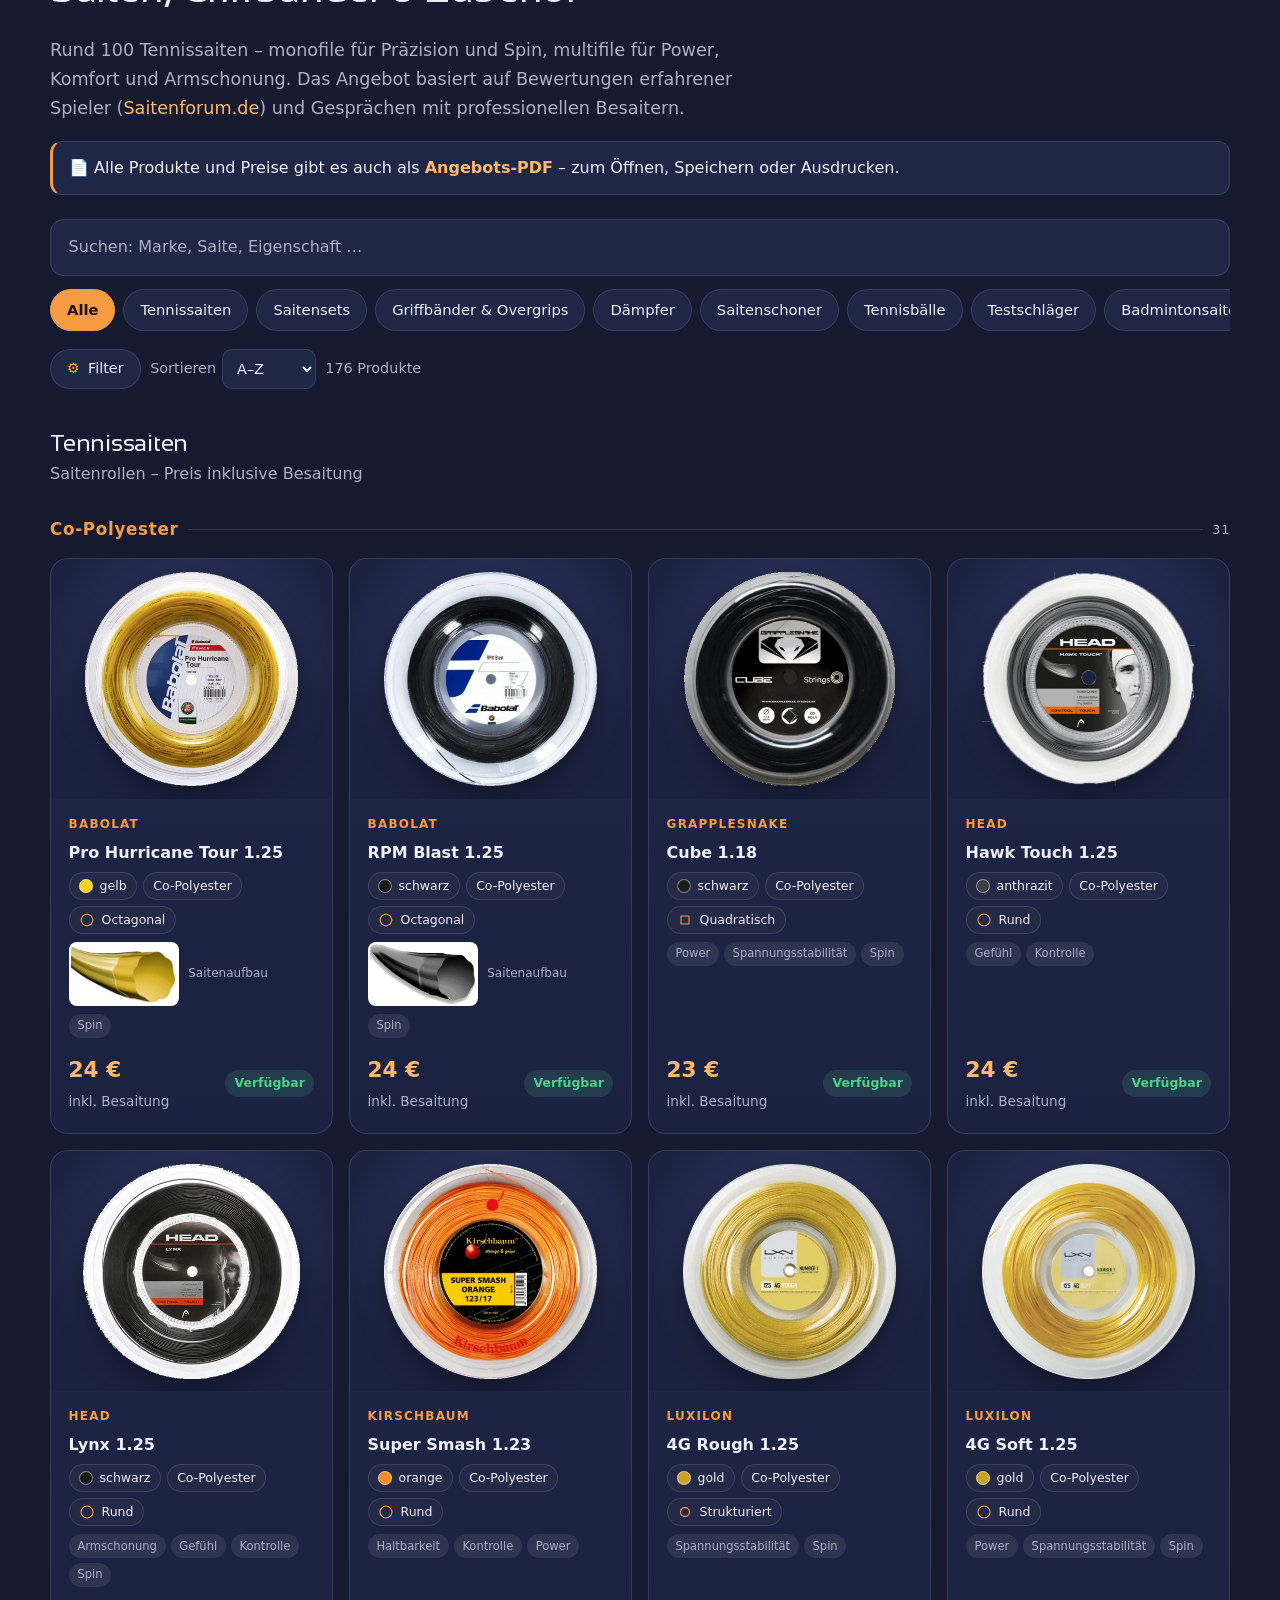
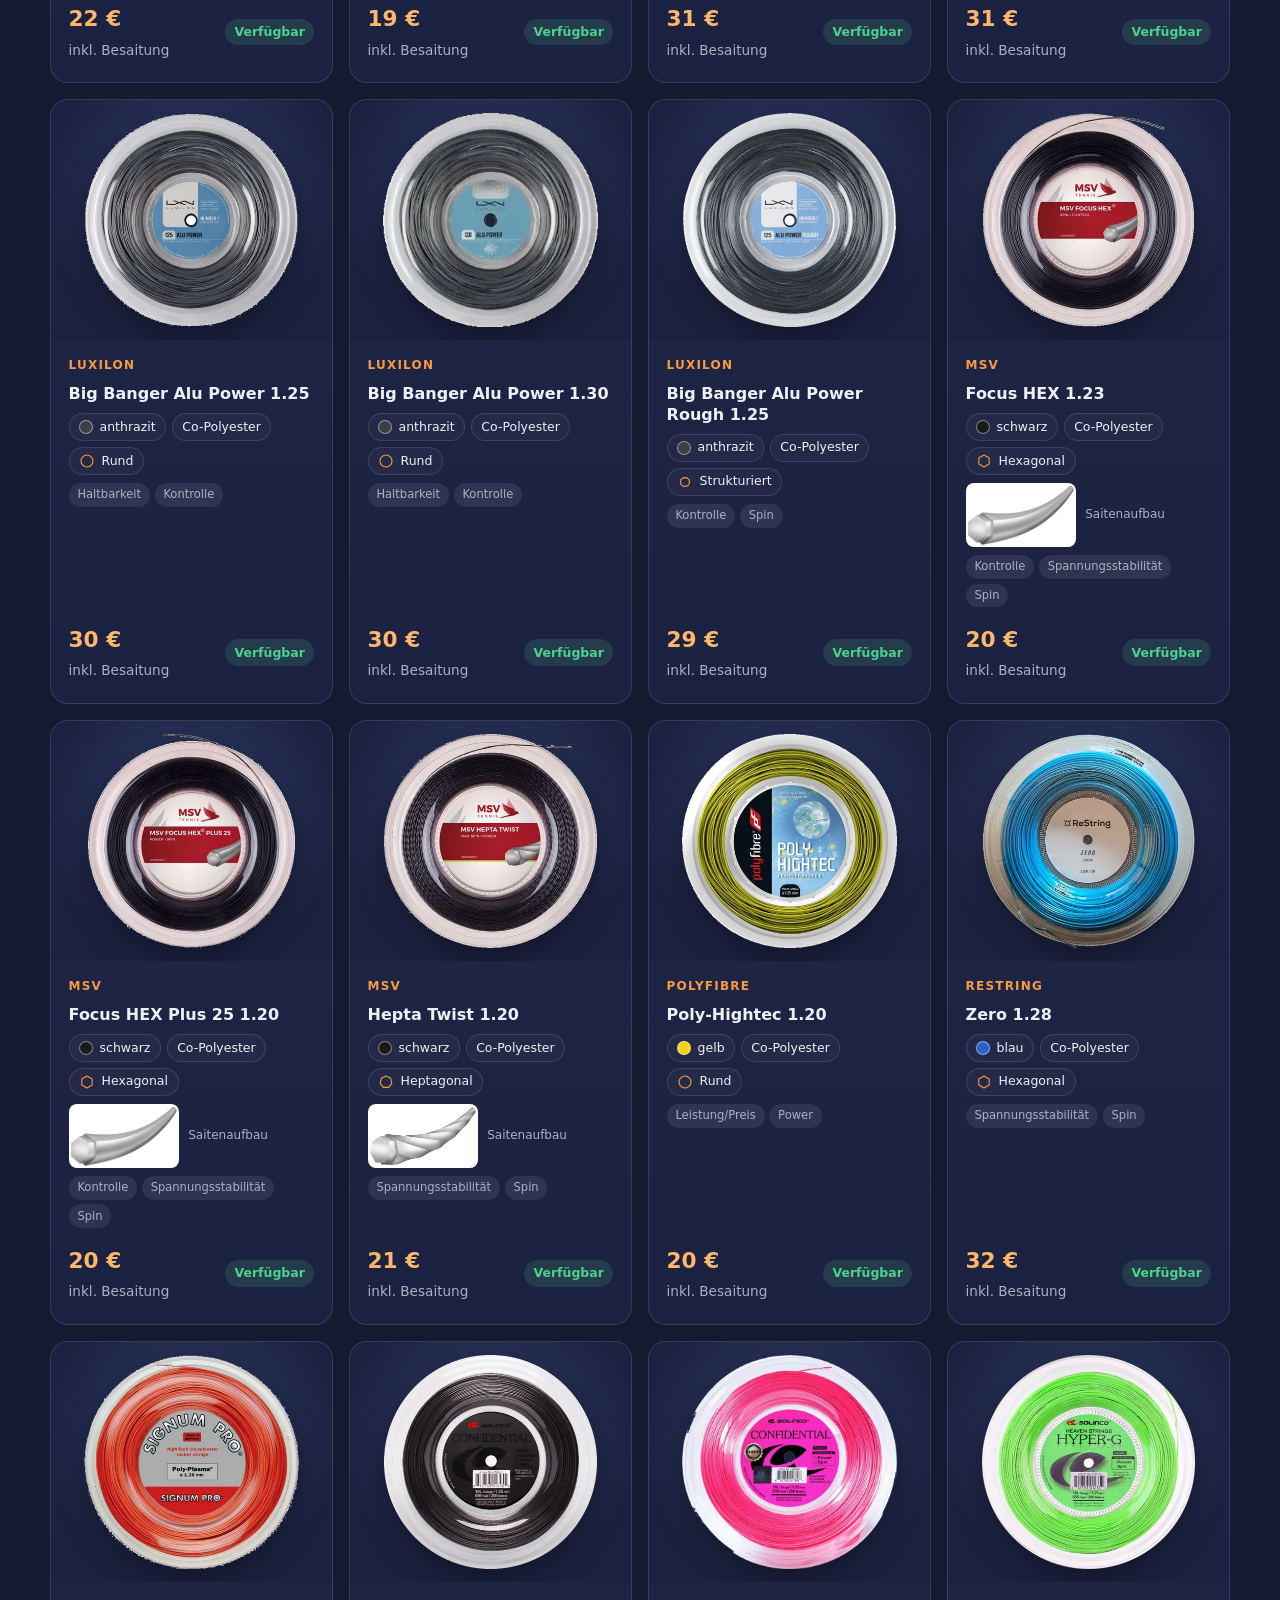
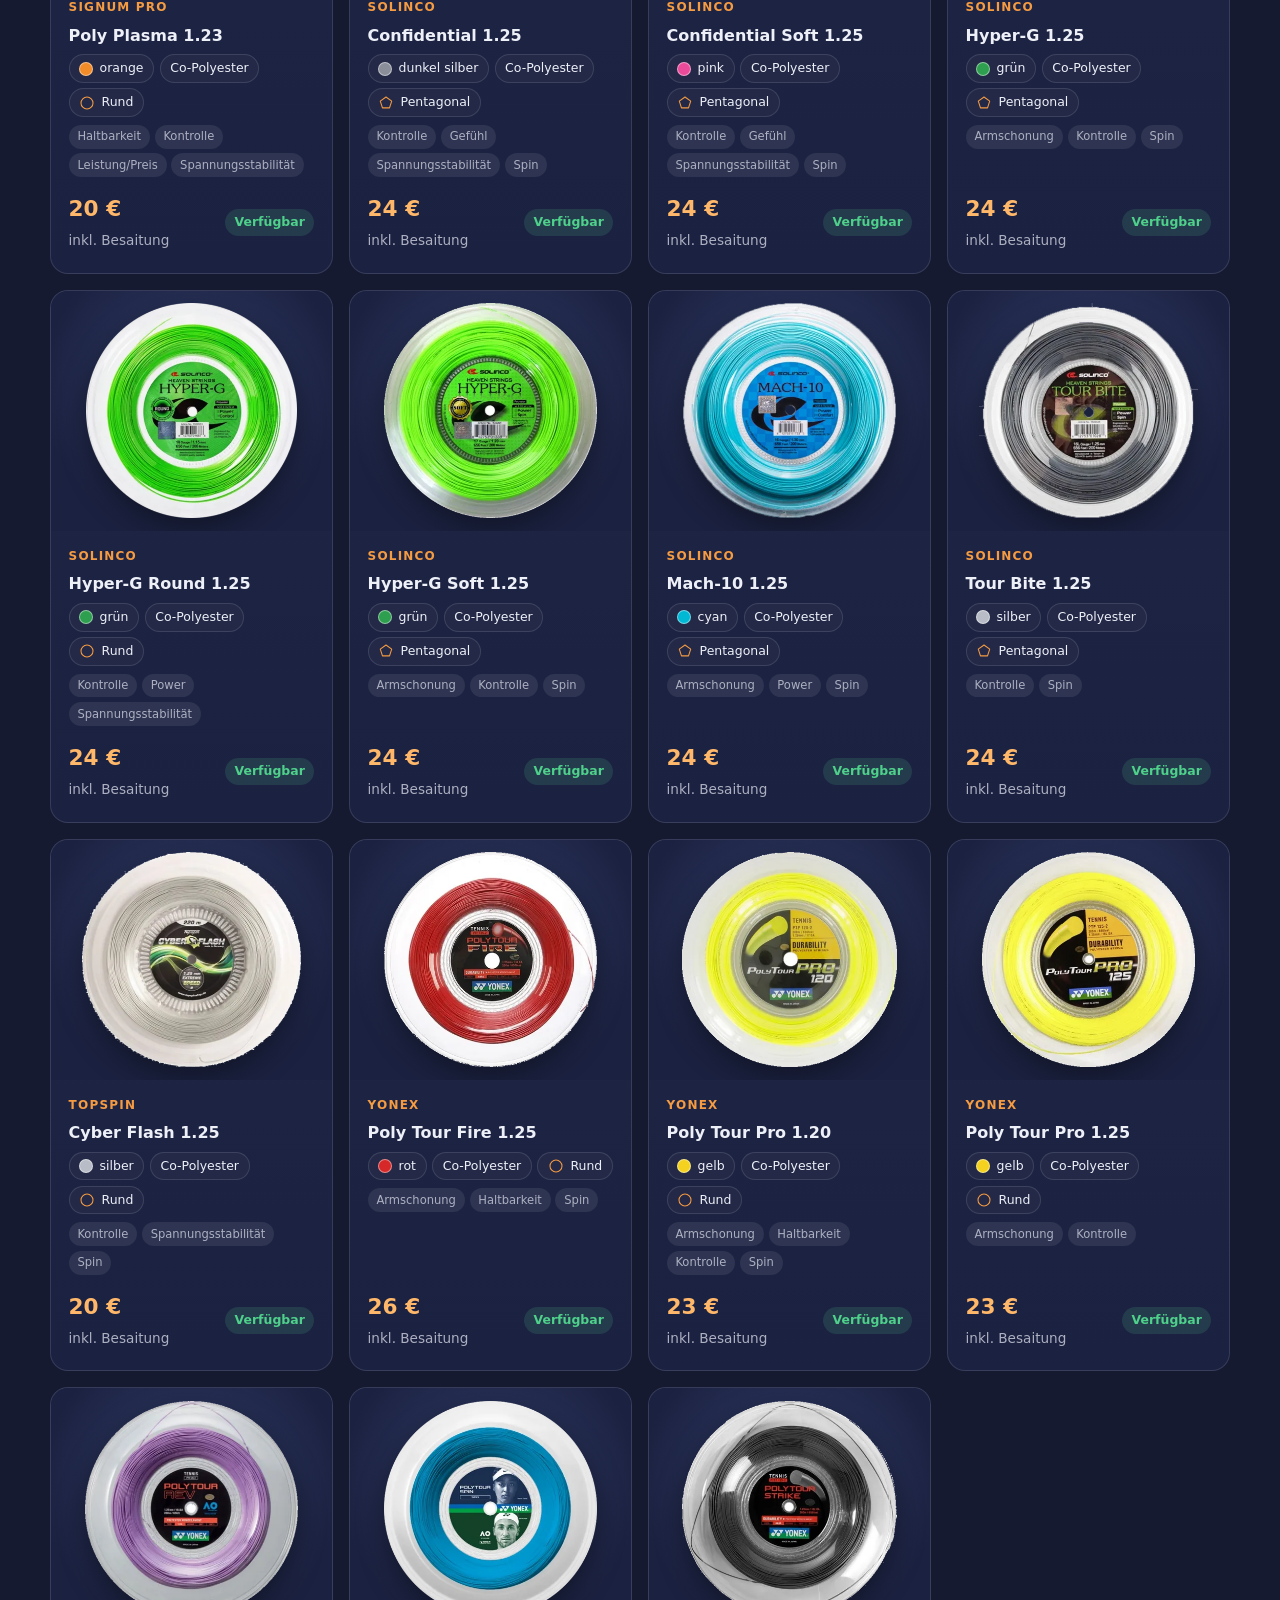
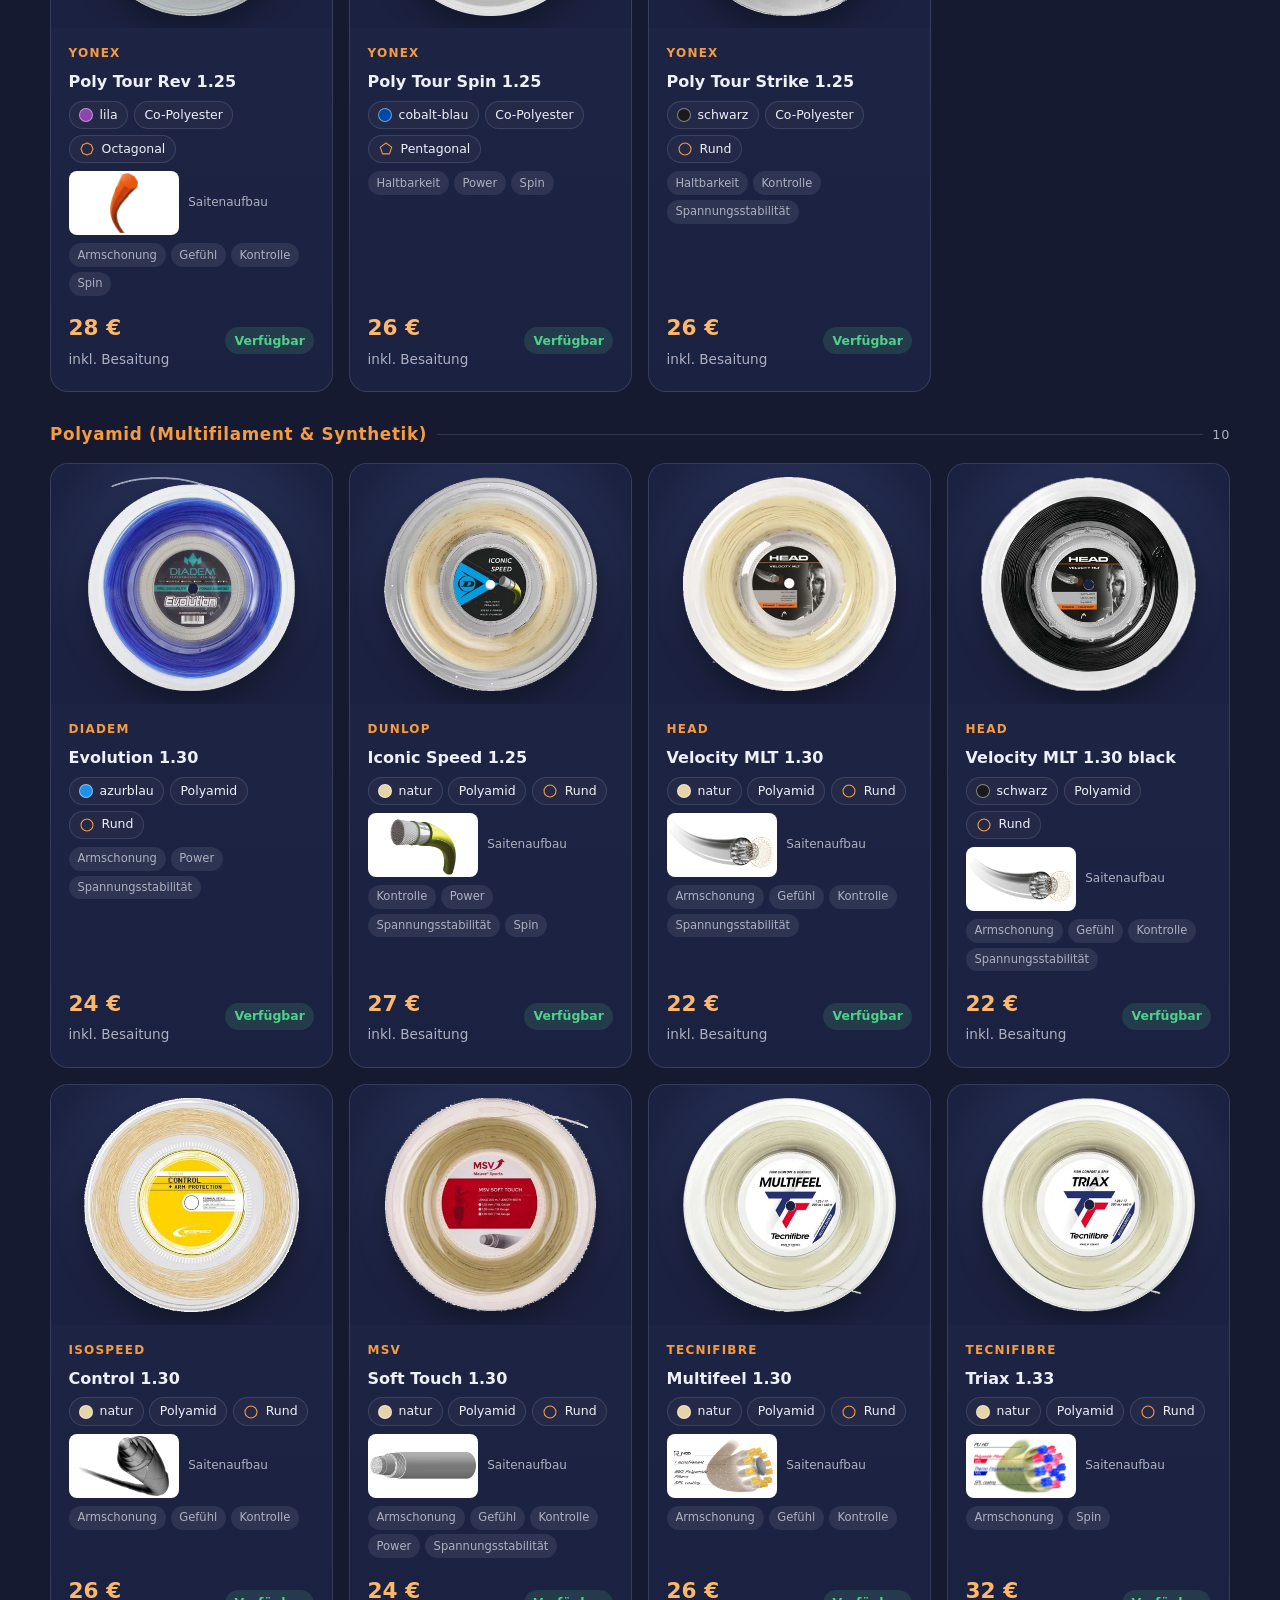
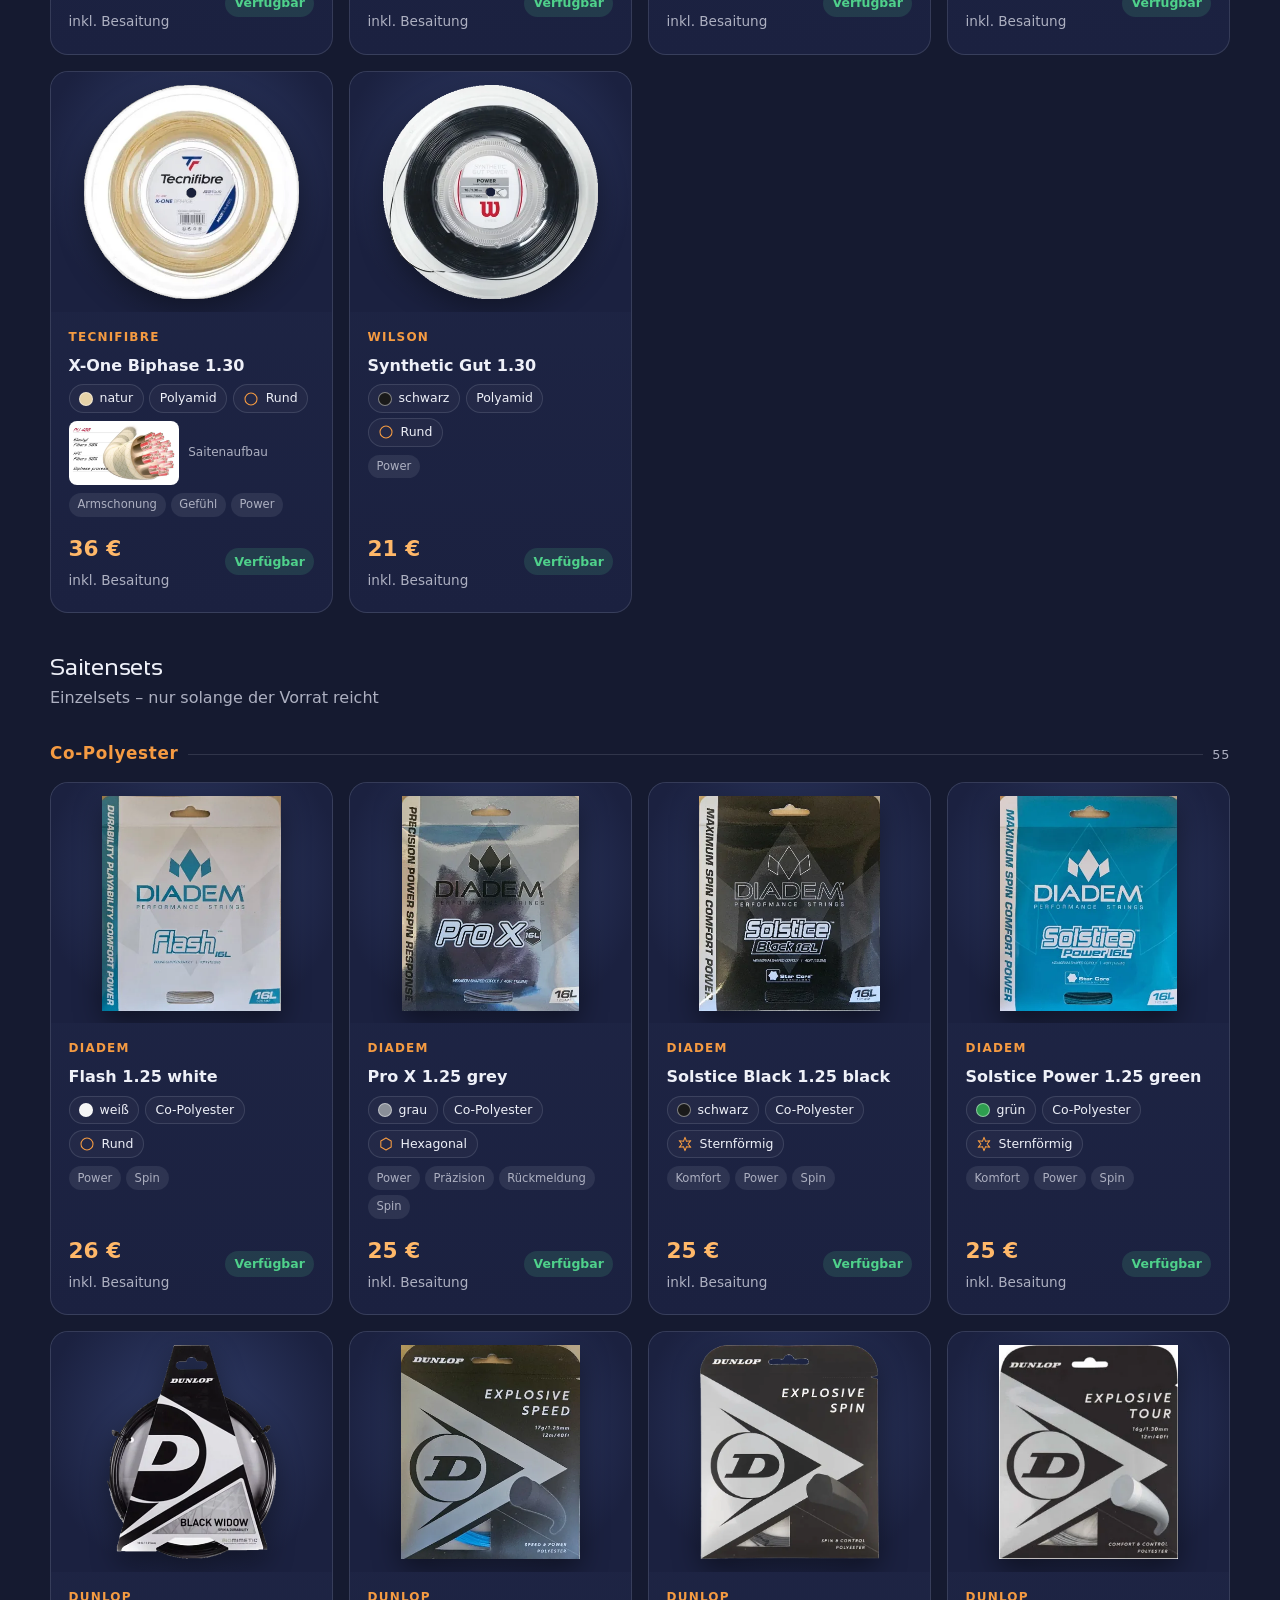
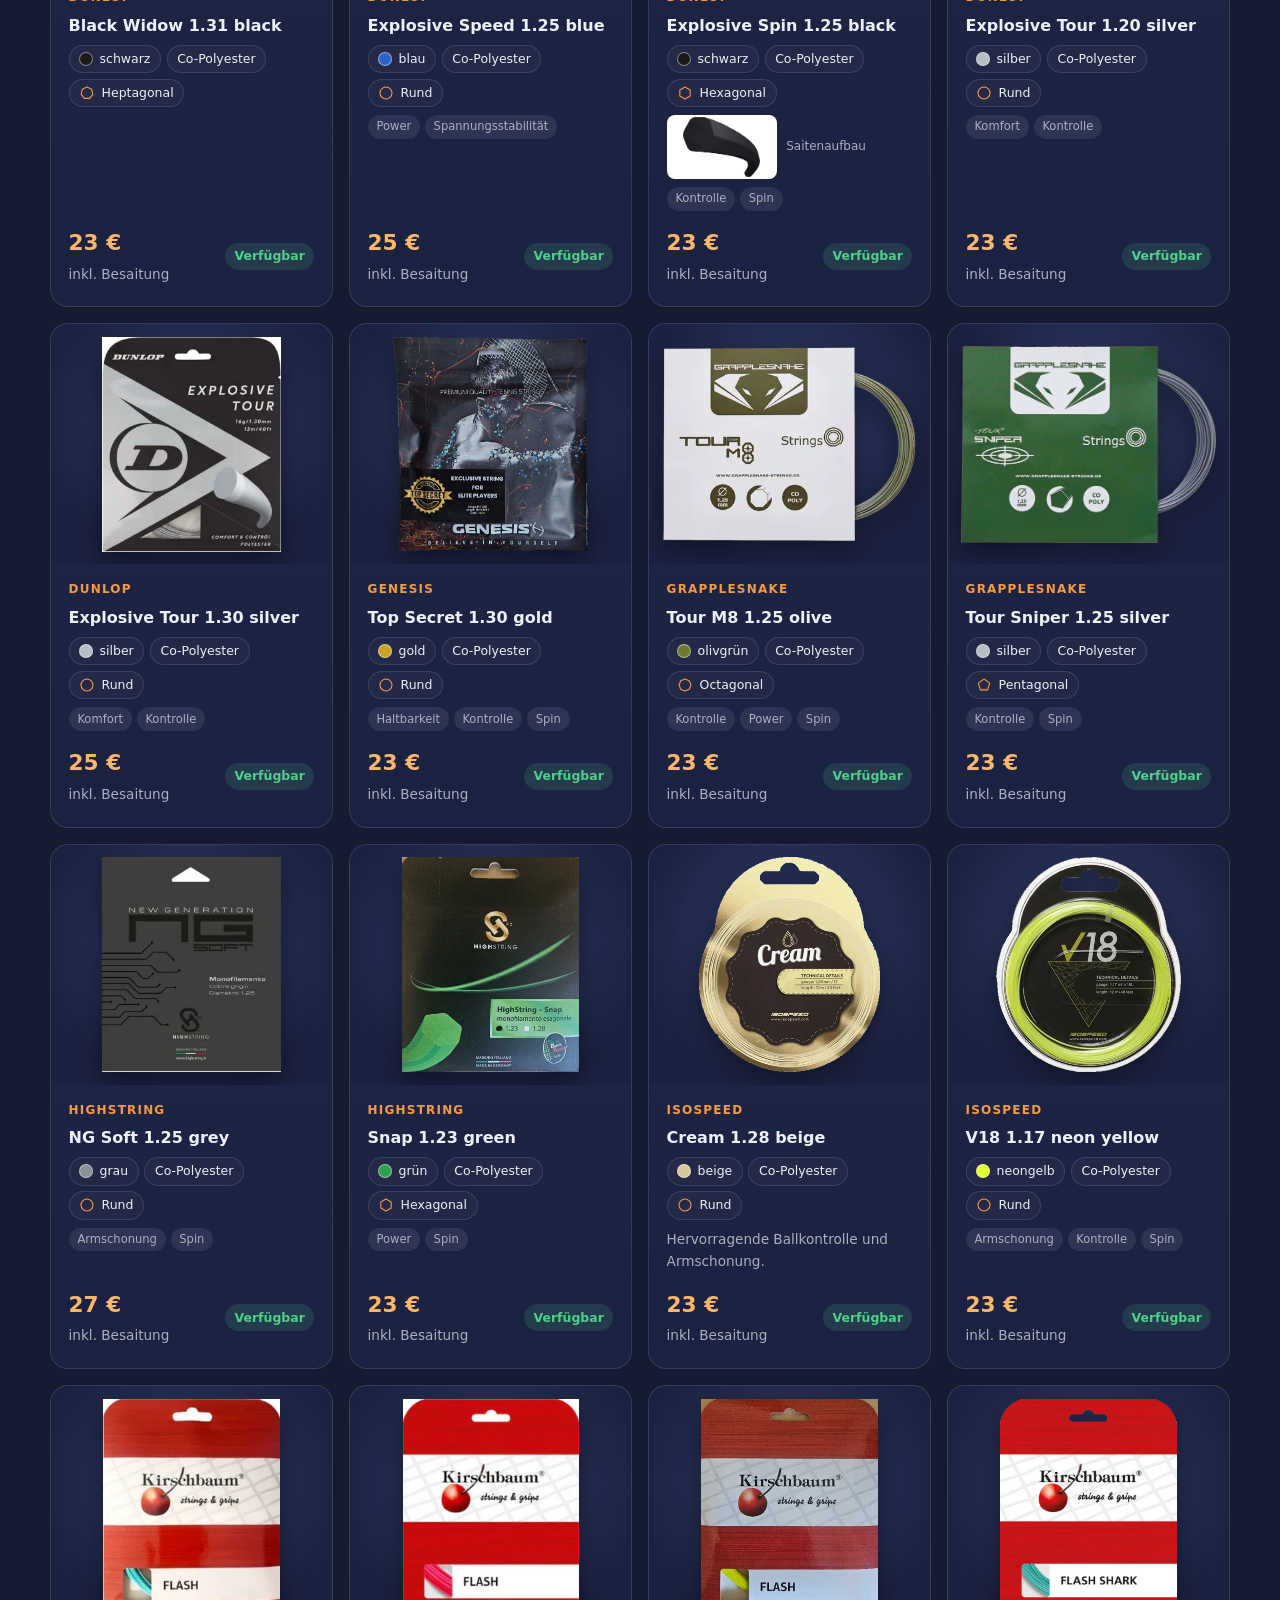
==== commit 5275620f: "Link Diadem and simplify returning customer orders Co-authored-by: Copilot <223556219+Copilot@users." ====
--- a/index.html
+++ b/index.html
@@ -78,7 +78,7 @@
           <article class="card"><div class="icon"><svg viewBox="0 0 24 24" fill="none" stroke="currentColor" stroke-width="2" stroke-linecap="round"><path d="M3 17l5-5 4 4 8-9"/><path d="M14 7h6v6"/></svg></div><h3>Schlägeranalyse</h3><p>Einmalig kostenfrei: Gewicht, Balance, Swingweight und Twistweight auf dem Metortune-Messgerät von Metorlab.</p></article>
           <article class="card"><div class="icon"><svg viewBox="0 0 24 24" fill="none" stroke="currentColor" stroke-width="2" stroke-linecap="round"><path d="M14.7 6.3a4 4 0 00-5.4 5.4L3 18l3 3 6.3-6.3a4 4 0 005.4-5.4l-2.5 2.5-2.5-.5-.5-2.5z"/></svg></div><h3>Tuning</h3><p>Individuelle Schlägeranpassung nach Wunsch: 20&nbsp;€ pro modifiziertem Tennisschläger zzgl. Material.</p></article>
           <article class="card"><div class="icon"><svg viewBox="0 0 24 24" fill="none" stroke="currentColor" stroke-width="2" stroke-linecap="round"><rect x="9" y="2" width="6" height="20" rx="3"/><path d="M9 8h6M9 13h6"/></svg></div><h3>Griffbänder &amp; Zubehör</h3><p>Basisgriffbänder von Babolat und Head, Overgrips verschiedener Marken, Dämpfer, Saitenschoner und Bälle.</p></article>
-          <article class="card"><div class="icon"><svg viewBox="0 0 24 24" fill="none" stroke="currentColor" stroke-width="2" stroke-linecap="round"><ellipse cx="12" cy="8" rx="6" ry="6"/><path d="M12 14v8M9 22h6"/></svg></div><h3>Testschläger</h3><p>Diadem-Schläger zum Ausleihen: 20&nbsp;€ Kaution, 2&nbsp;€ pro Tag. Und alle DIADEM-Produkte auf Anfrage.</p></article>
+          <article class="card"><div class="icon"><svg viewBox="0 0 24 24" fill="none" stroke="currentColor" stroke-width="2" stroke-linecap="round"><ellipse cx="12" cy="8" rx="6" ry="6"/><path d="M12 14v8M9 22h6"/></svg></div><h3>Testschläger</h3><p>Diadem-Schläger zum Ausleihen: 20&nbsp;€ Kaution, 2&nbsp;€ pro Tag. Und alle <a href="https://diademsports.eu/" target="_blank" rel="noopener noreferrer">DIADEM-Produkte</a> auf Anfrage.</p></article>
           <article class="card"><div class="icon"><svg viewBox="0 0 24 24" fill="none" stroke="currentColor" stroke-width="2" stroke-linecap="round"><path d="M12 22s7-6.2 7-12a7 7 0 10-14 0c0 5.8 7 12 7 12z"/><circle cx="12" cy="10" r="2.5"/></svg></div><h3>Flexible Übergabe</h3><p>Persönlich, per Übergabebox, per Post oder nach Terminabsprache – einfach so, wie es Ihnen passt.</p></article>
         </div>
       </div>
@@ -196,7 +196,7 @@
           </div>
         </div>
         <div id="catalog"></div>
-        <p class="note" id="diademNote" style="margin-top:2rem"></p>
+        <div class="note" style="margin-top:2rem"><span id="diademNote"></span> <a href="https://diademsports.eu/" target="_blank" rel="noopener noreferrer">DIADEM-Produkte ansehen</a></div>
         <p class="count" id="updated"></p>
       </div>
     </section>
--- a/assets/css/styles.css
+++ b/assets/css/styles.css
@@ -98,6 +98,7 @@
 .card .icon svg { width: 26px; height: 26px; }
 .split { display: grid; gap: 2rem; align-items: center; }
 .split img { border-radius: var(--radius); border: 1px solid var(--line); box-shadow: var(--shadow); width: 100%; }
+#uebergabe .split > img { height: auto; }
 @media (min-width: 900px) { .split { grid-template-columns: 1fr 1fr; } .split.rev > :first-child { order: 2; } }
 .steps { counter-reset: step; display: grid; gap: 1.6rem 1.2rem; grid-template-columns: repeat(auto-fit, minmax(min(100%, 240px), 1fr)); padding: 0; list-style: none; margin-top: 2rem; }
 .steps li { counter-increment: step; position: relative; padding: 1.6rem 1.4rem 1.4rem; background: var(--surface); border: 1px solid var(--line); border-radius: var(--radius); }
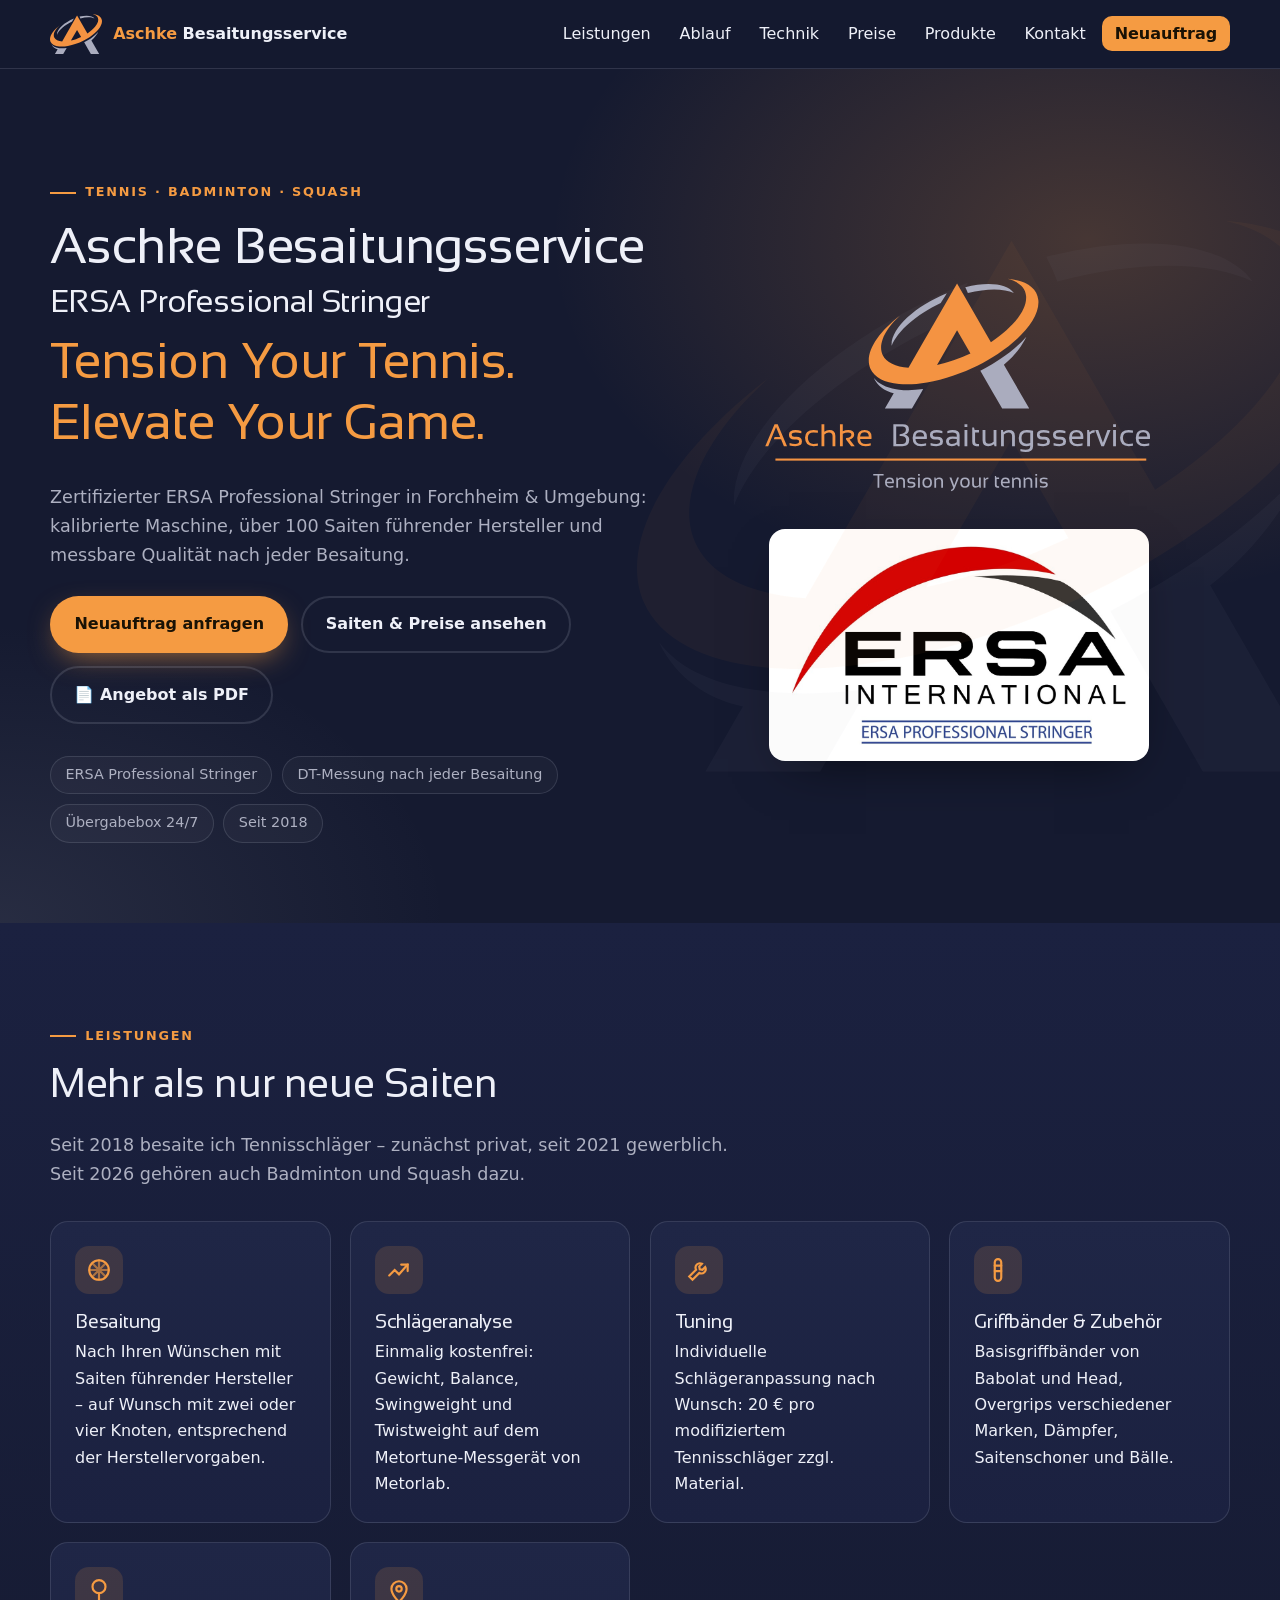
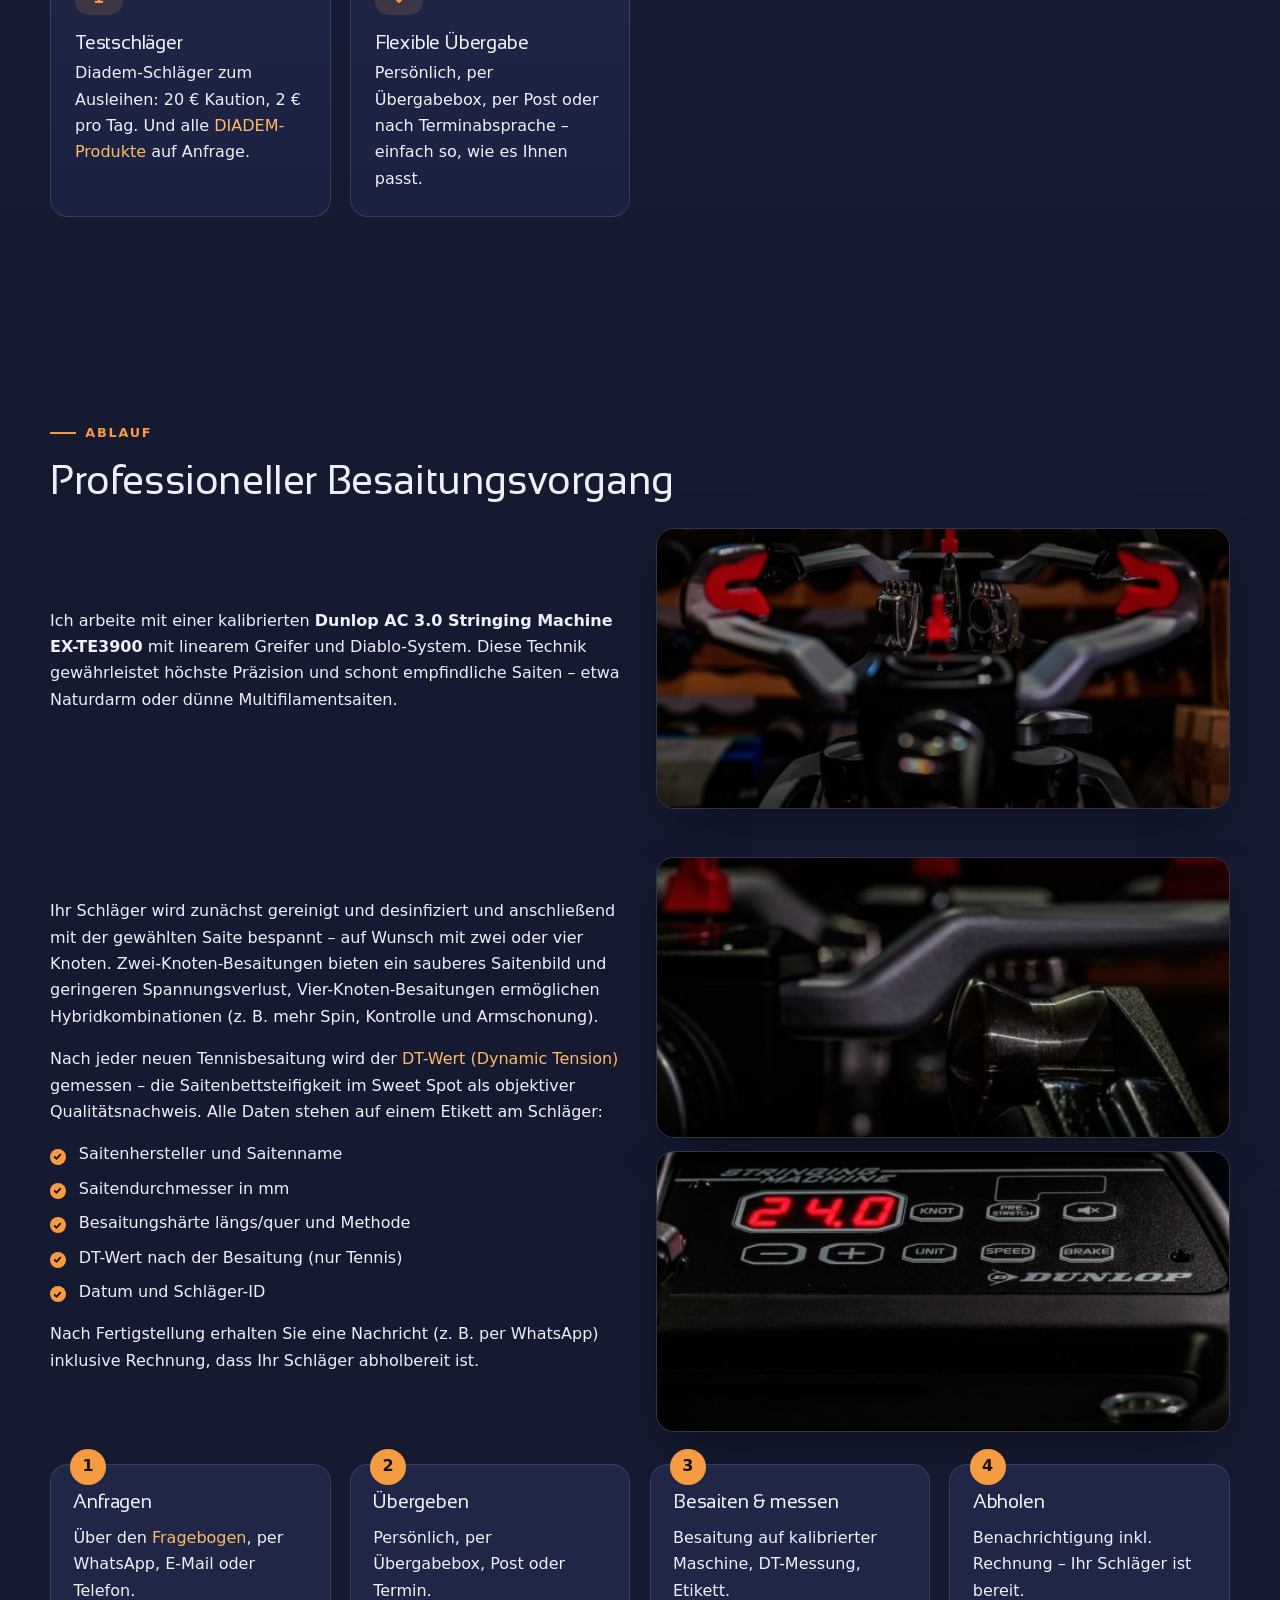
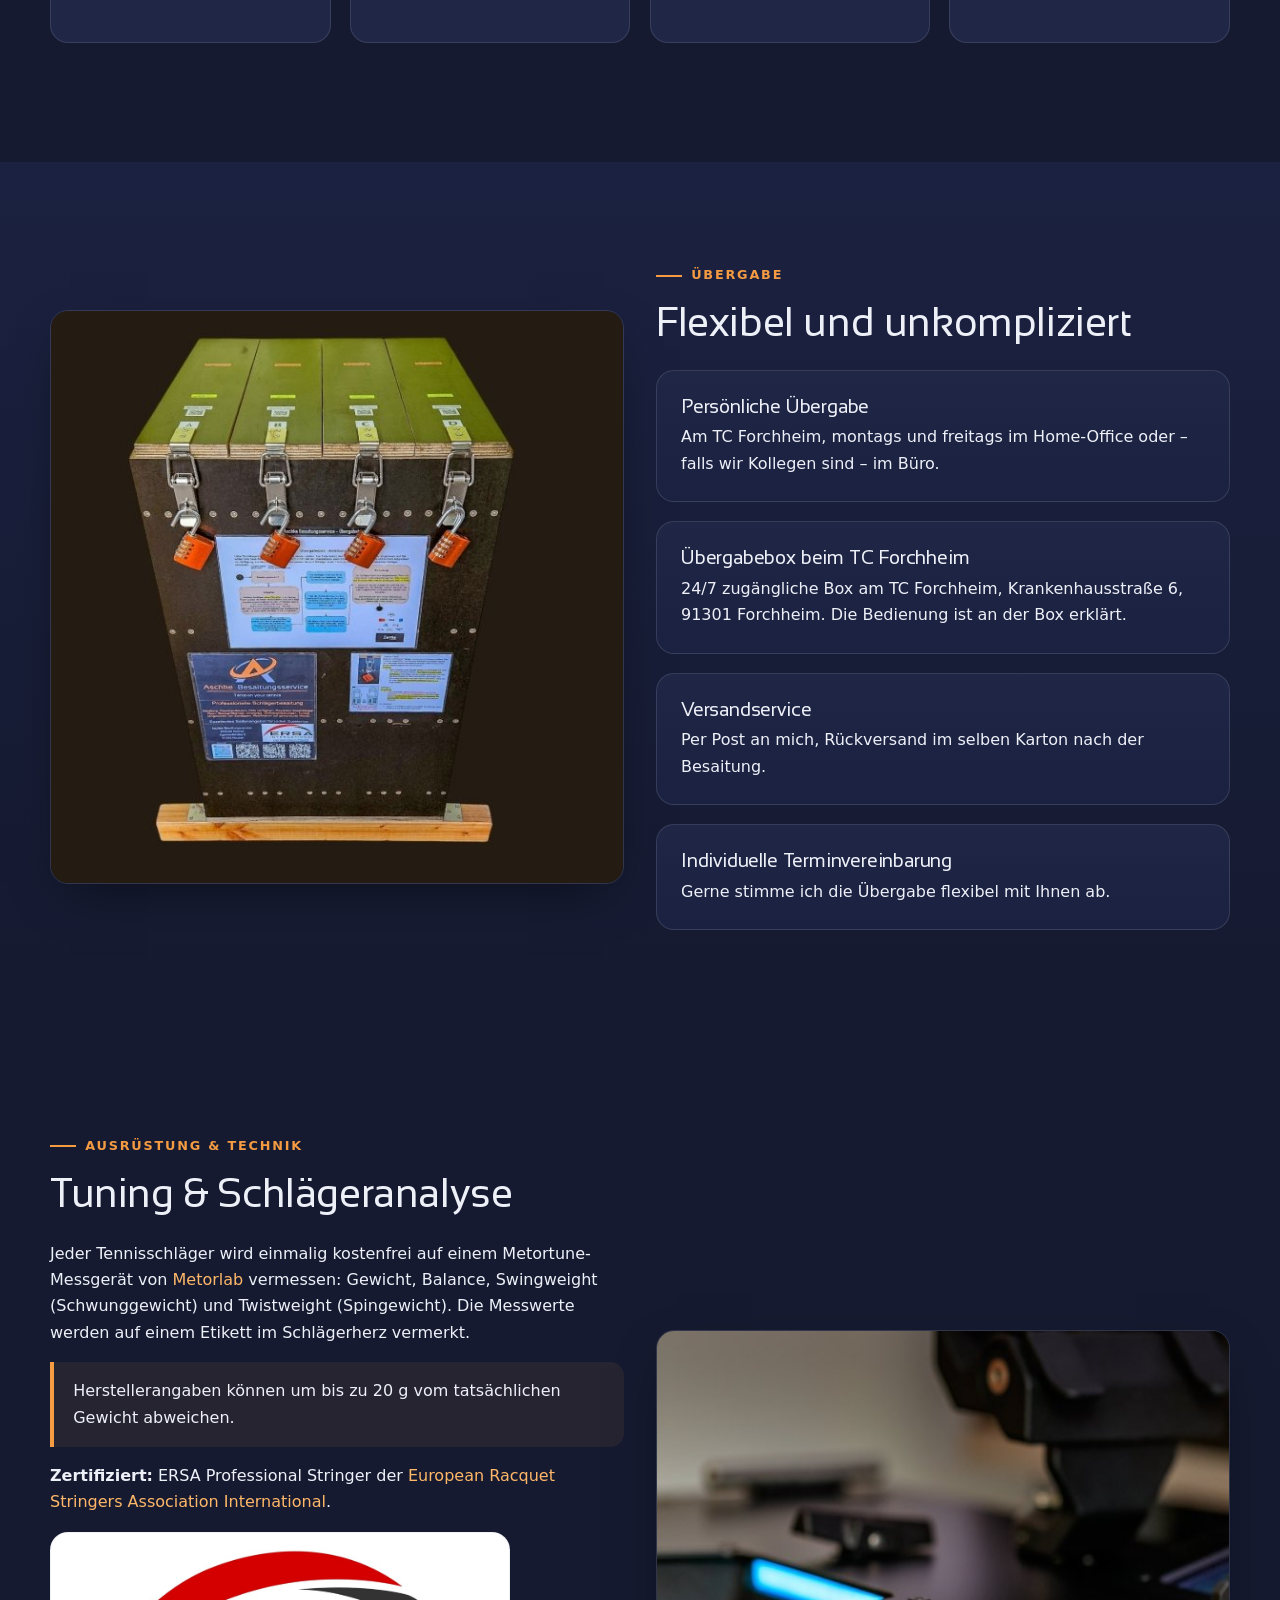
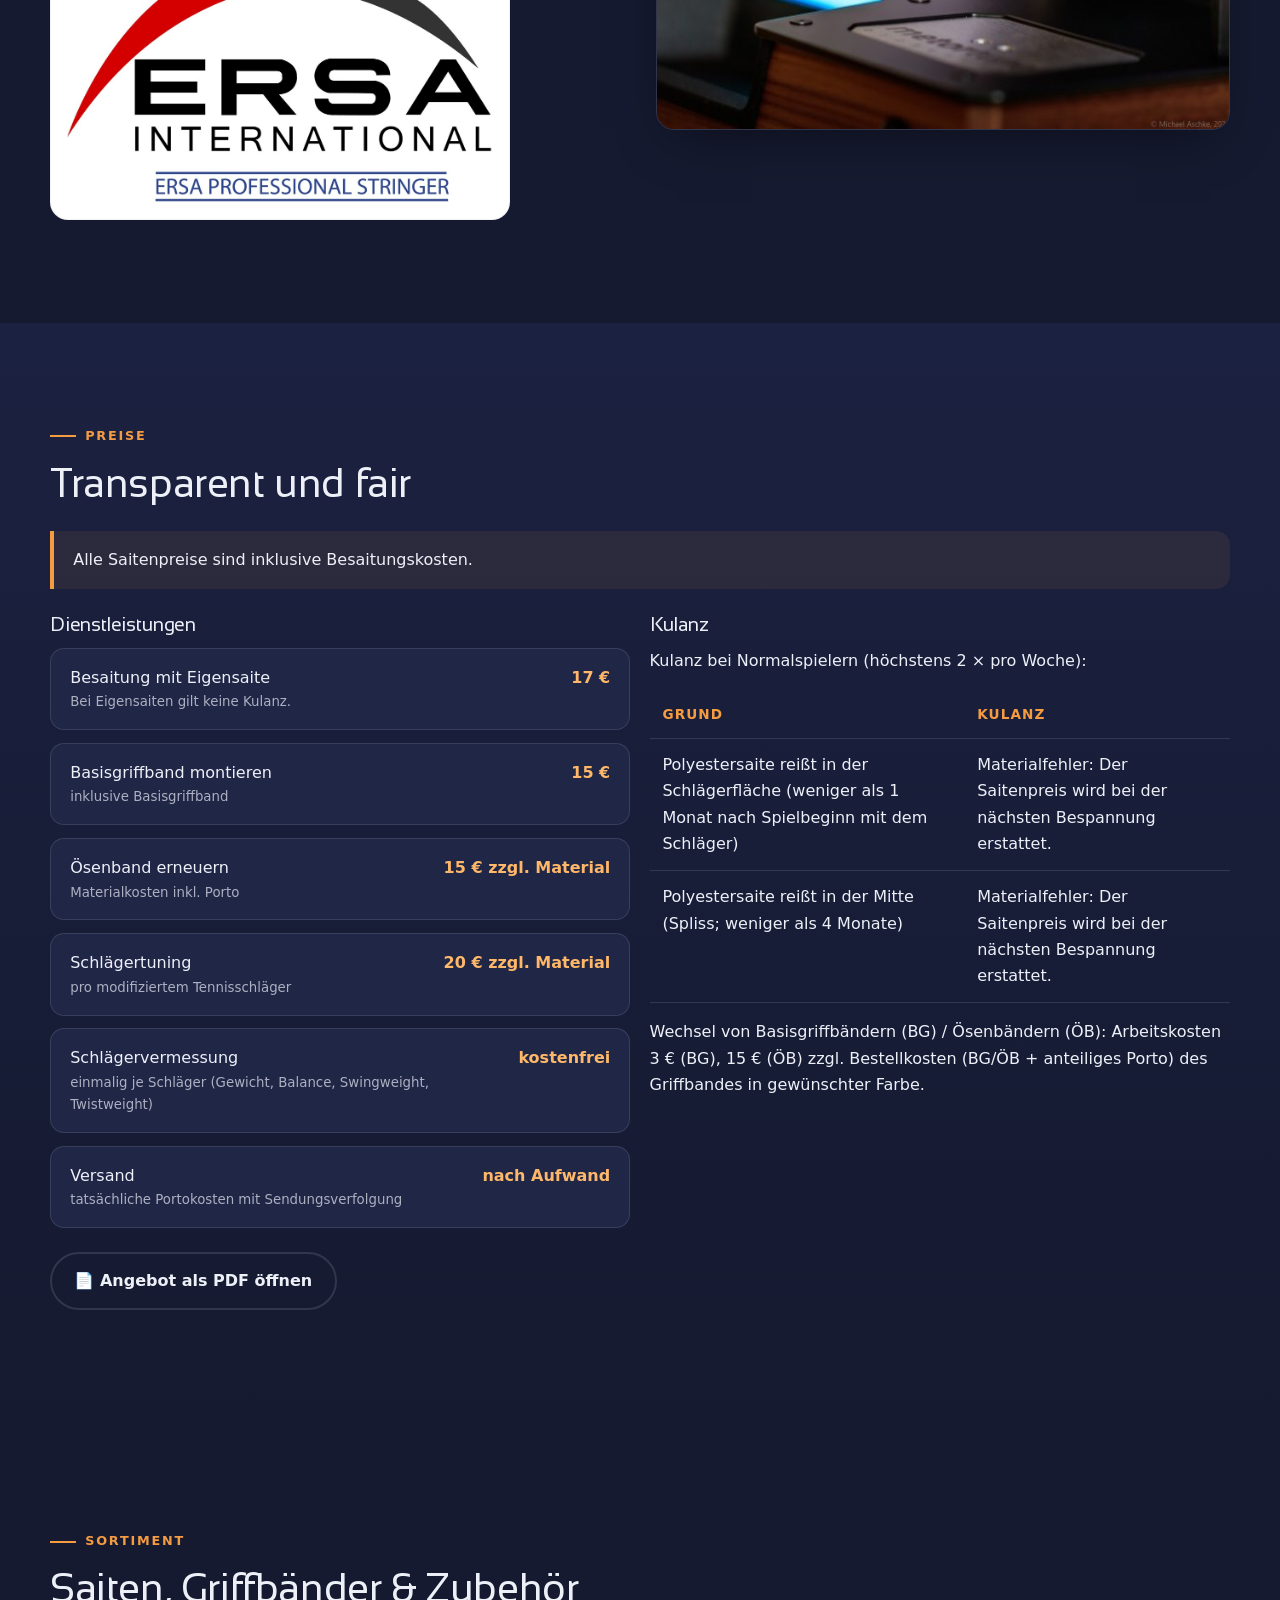
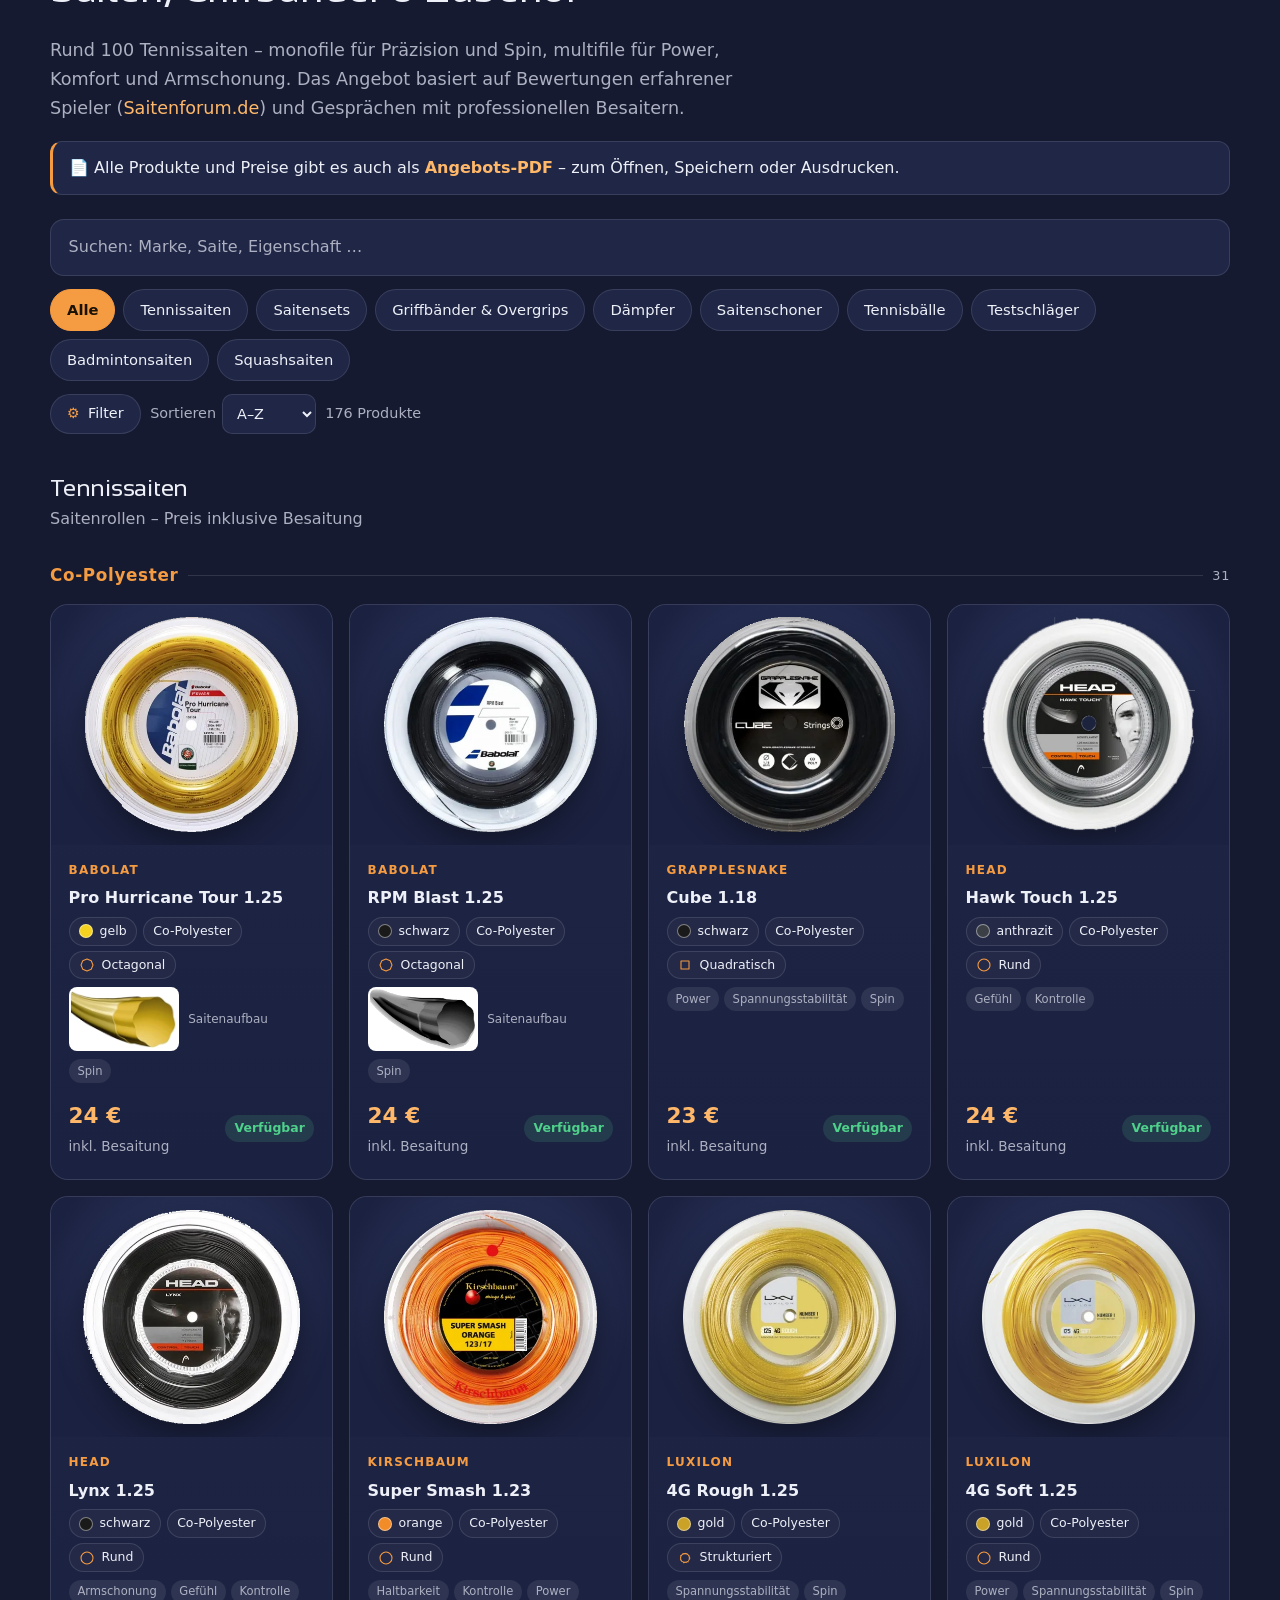
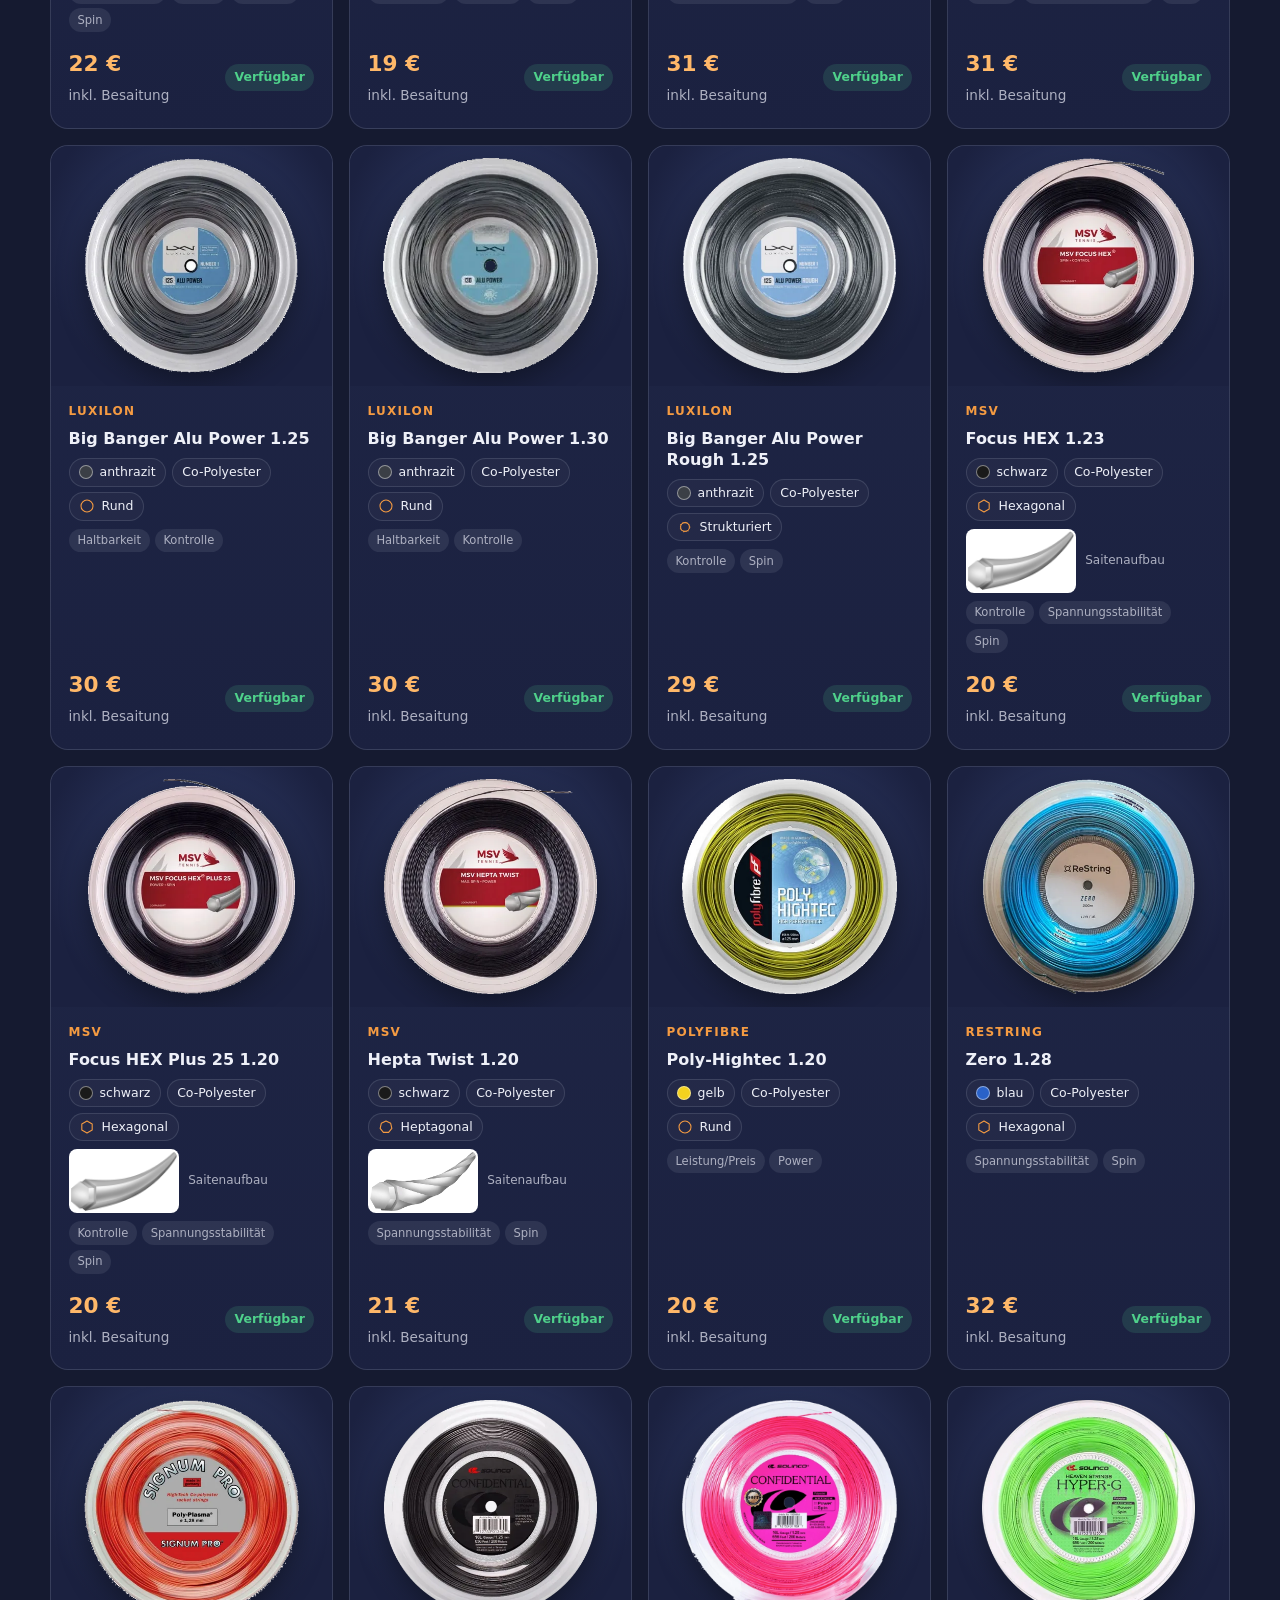
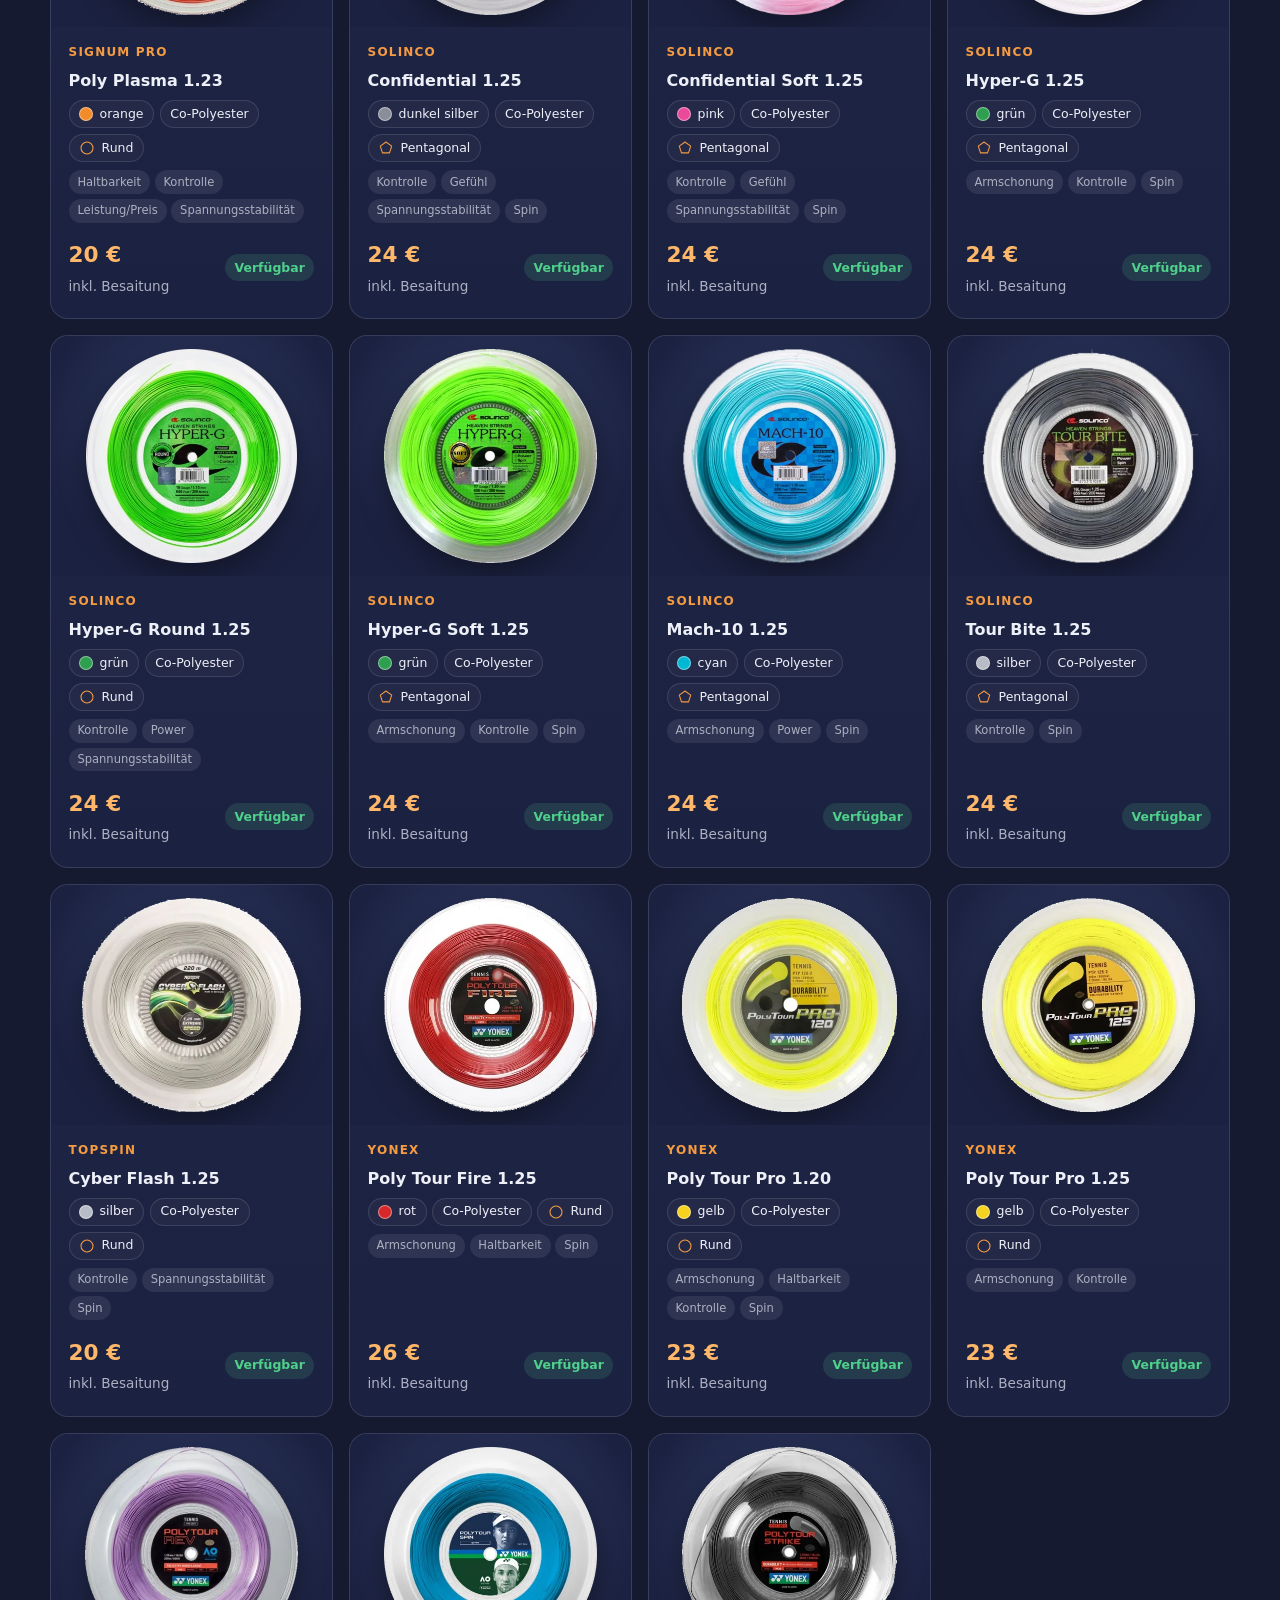
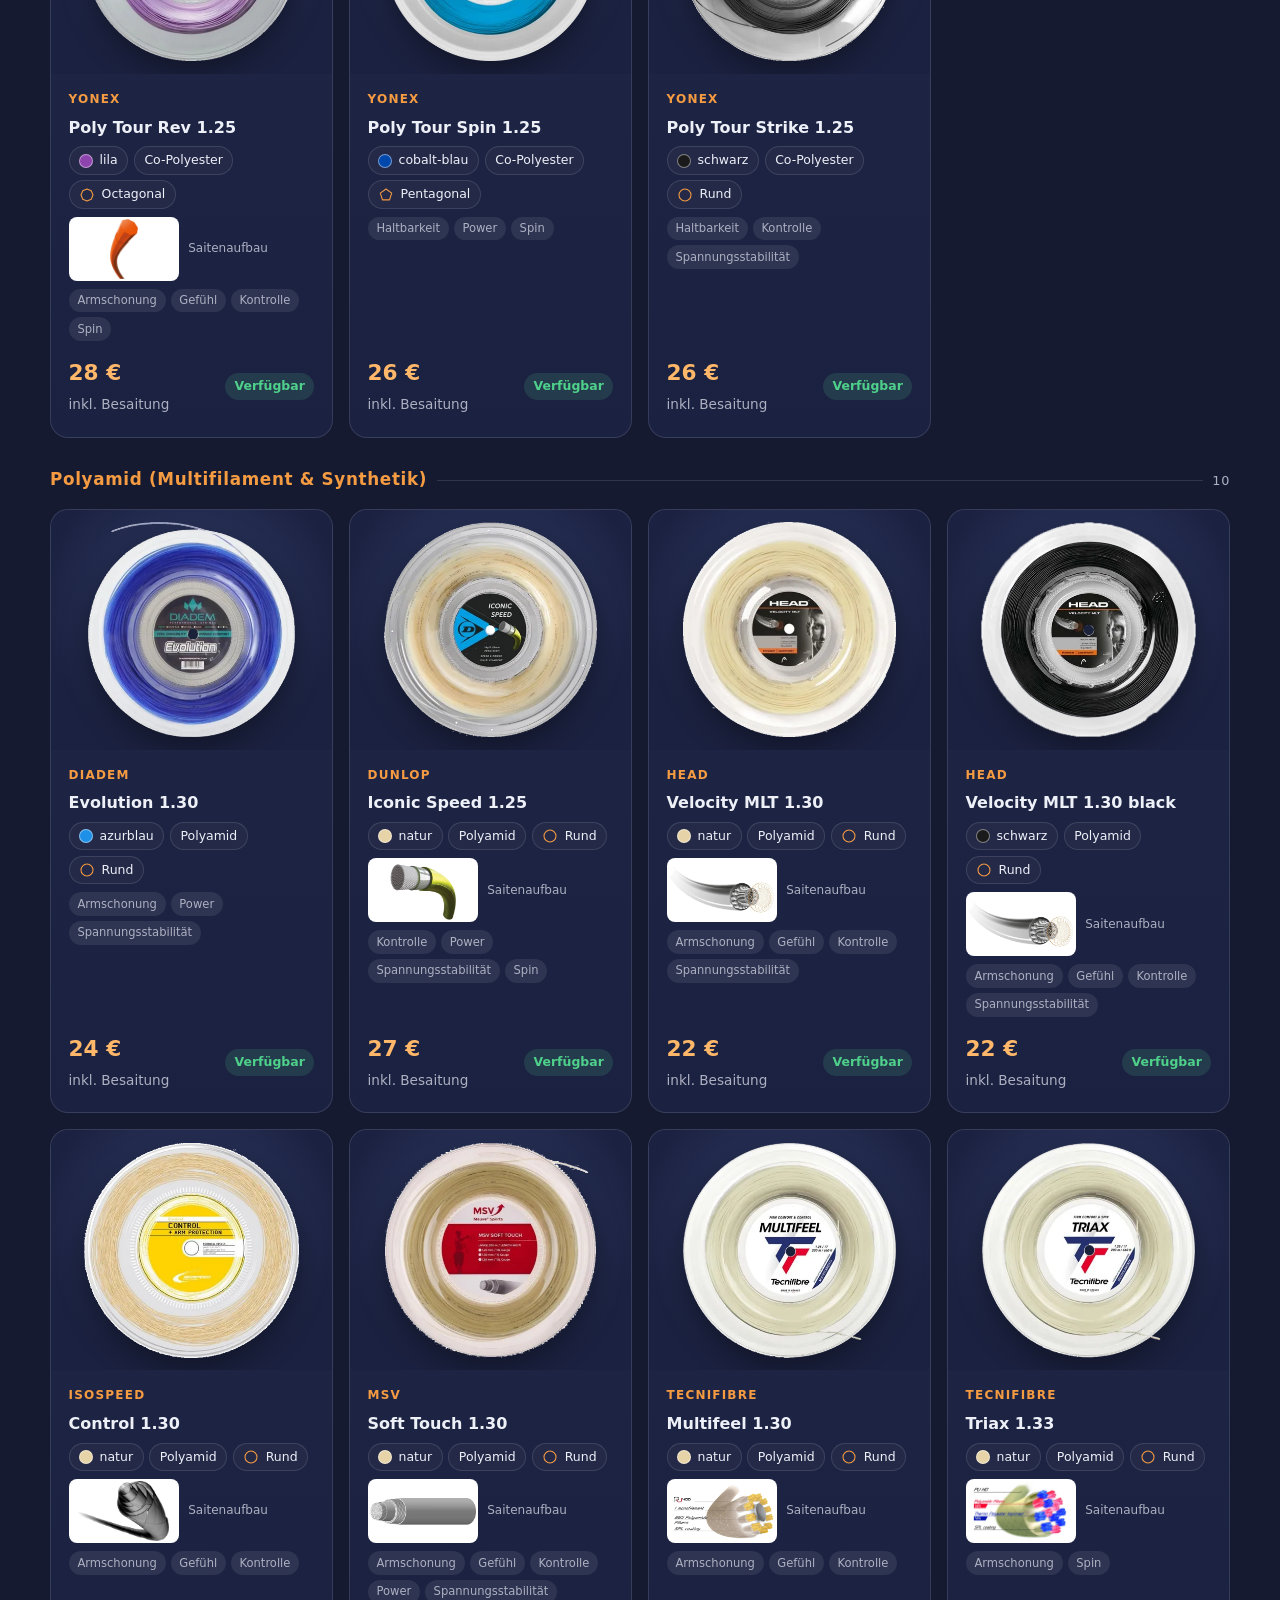
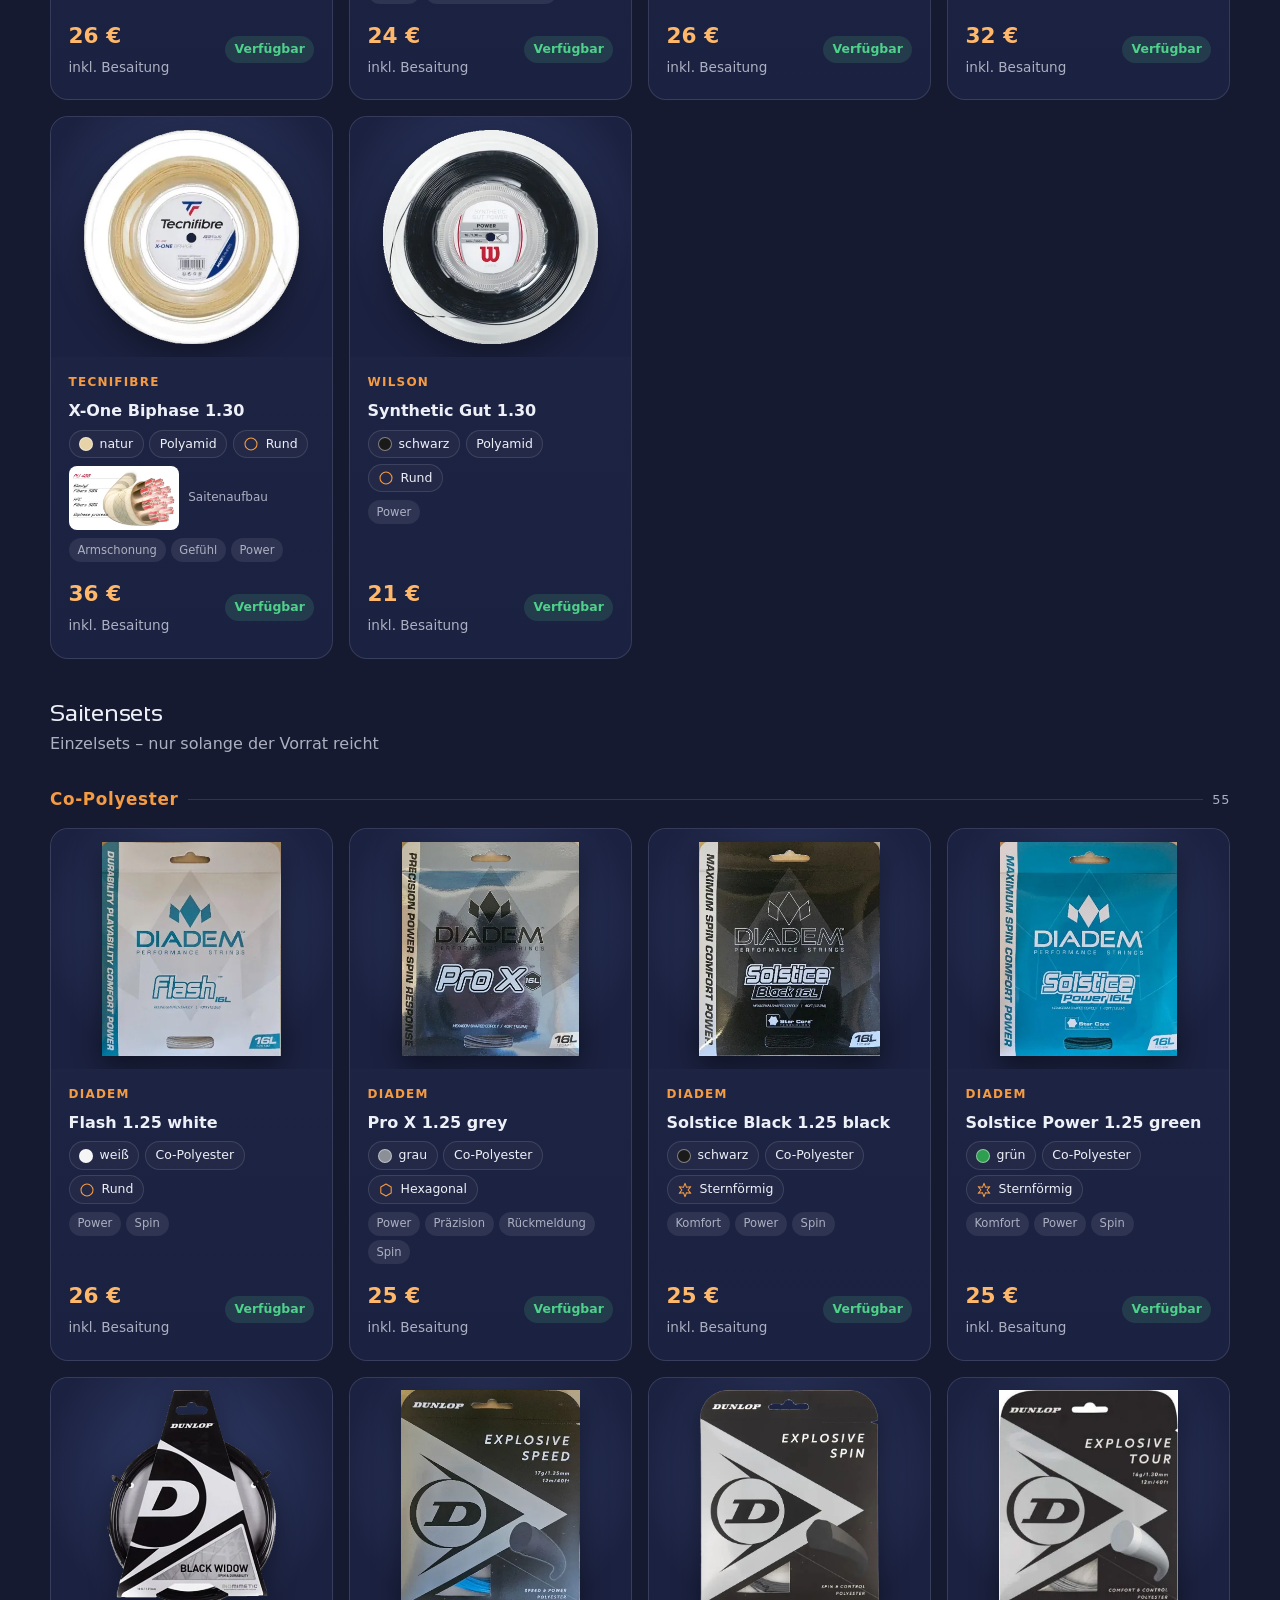
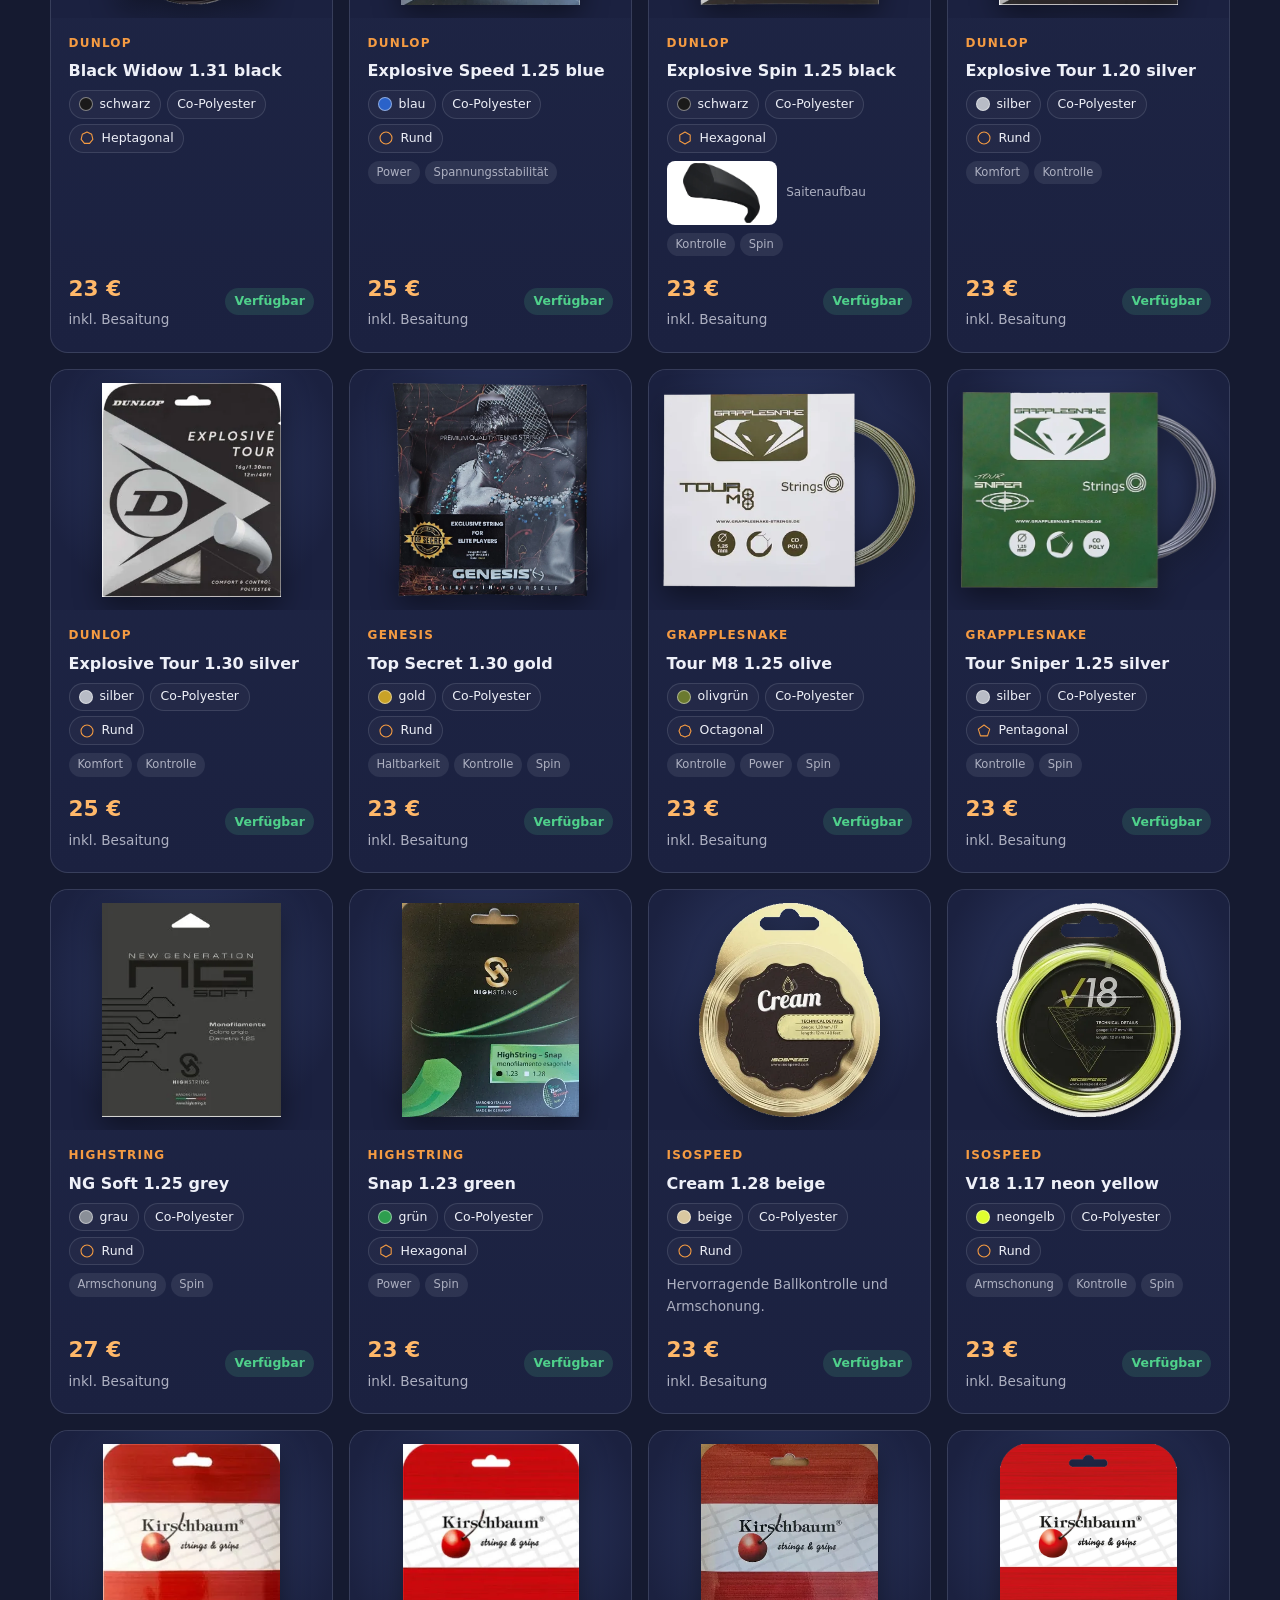
==== commit 335e6bb6: "Improve responsive category selection Co-authored-by: Copilot <223556219+Copilot@users.noreply.githu" ====
--- a/index.html
+++ b/index.html
@@ -173,6 +173,9 @@
         <div class="toolbar" role="search">
           <input class="search" id="search" type="search" placeholder="Suchen: Marke, Saite, Eigenschaft …" aria-label="Produkte durchsuchen">
           <div class="chips" id="catChips" role="group" aria-label="Kategorien"></div>
+          <label class="category-select" for="catSelect">Kategorie
+            <select id="catSelect"></select>
+          </label>
           <div class="filters">
             <details class="more" id="more">
               <summary>Filter <span class="badge" id="filterBadge" hidden></span></summary>
@@ -214,6 +217,8 @@
           <a class="contact-card" href="https://www.facebook.com/TennisbesaitungAschke" target="_blank" rel="noopener"><svg viewBox="0 0 24 24" fill="none" stroke="currentColor" stroke-width="2" stroke-linecap="round" stroke-linejoin="round"><path d="M18 2h-3a5 5 0 00-5 5v3H7v4h3v8h4v-8h3l1-4h-4V7a1 1 0 011-1h3z"/></svg><span>Facebook<small>TennisbesaitungAschke</small></span></a>
           <a class="contact-card" href="anfrage.html"><svg viewBox="0 0 24 24" fill="none" stroke="currentColor" stroke-width="2" stroke-linecap="round" stroke-linejoin="round"><path d="M14 3H6a2 2 0 00-2 2v14a2 2 0 002 2h12a2 2 0 002-2V9z"/><path d="M14 3v6h6M8 13h8M8 17h8"/></svg><span>Fragebogen<small>für Neuaufträge</small></span></a>
         </div>
+        <p style="margin-top:1.5rem">Ich freue mich über Ihre ehrliche Bewertung.</p>
+        <a class="btn primary" href="https://g.page/r/CTDgzciGVHNOEAE/review" target="_blank" rel="noopener noreferrer">Bei Google bewerten</a>
       </div>
     </section>
   </main>
--- a/assets/css/styles.css
+++ b/assets/css/styles.css
@@ -128,10 +128,17 @@
 .toolbar { display: grid; grid-template-columns: minmax(0, 1fr); gap: .8rem; margin: 1.5rem 0; }
 .search { width: 100%; padding: .9rem 1.1rem; border-radius: 14px; border: 1px solid var(--line); background: var(--surface); color: var(--text); font: inherit; min-height: 50px; }
 .search::placeholder { color: var(--muted); }
-.chips { display: flex; gap: .5rem; overflow-x: auto; padding-bottom: .3rem; scrollbar-width: thin; }
+.chips { display: flex; flex-wrap: wrap; gap: .5rem; }
 .chip { flex: none; border: 1px solid var(--line); background: var(--surface); color: var(--text); padding: .5rem 1rem; border-radius: 999px; cursor: pointer; font: inherit; font-size: .92rem; min-height: 40px; }
 .chip[aria-pressed="true"] { background: var(--accent); color: #1a1205; border-color: var(--accent); font-weight: 700; }
+.chip:disabled { opacity: .4; cursor: not-allowed; }
 .chip.small { font-size: .82rem; padding: .3rem .75rem; min-height: 34px; }
+.category-select { display: none; gap: .5rem; align-items: center; color: var(--muted); font-size: .9rem; }
+.category-select select { flex: 1; min-width: 0; min-height: 44px; padding: .5rem .7rem; border: 1px solid var(--line); border-radius: 10px; background: var(--surface); color: var(--text); font: inherit; }
+@media (max-width: 700px) {
+  .chips { display: none; }
+  .category-select { display: flex; }
+}
 .filters { display: flex; flex-wrap: wrap; gap: .6rem; align-items: center; color: var(--muted); font-size: .9rem; }
 .filters label { display: inline-flex; gap: .4rem; align-items: center; cursor: pointer; }
 .filters input[type=checkbox] { accent-color: var(--accent); width: 18px; height: 18px; }
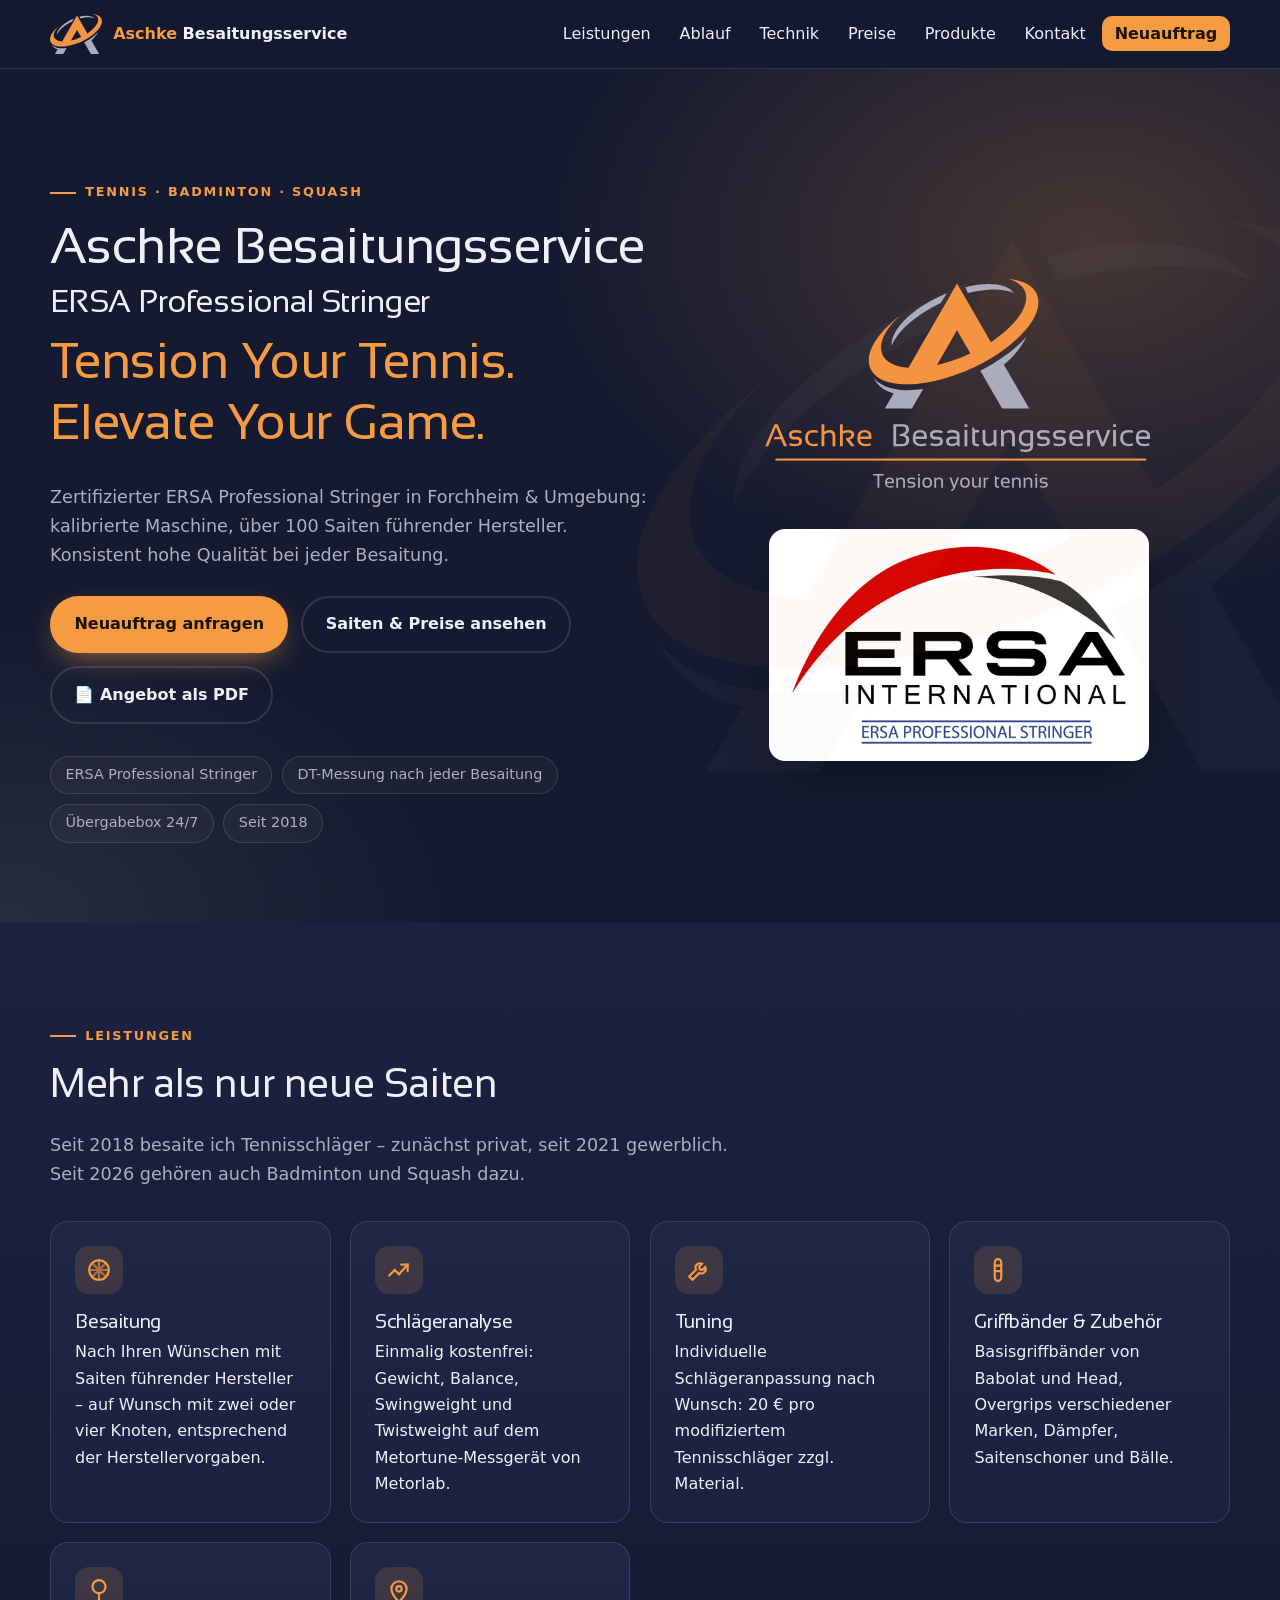
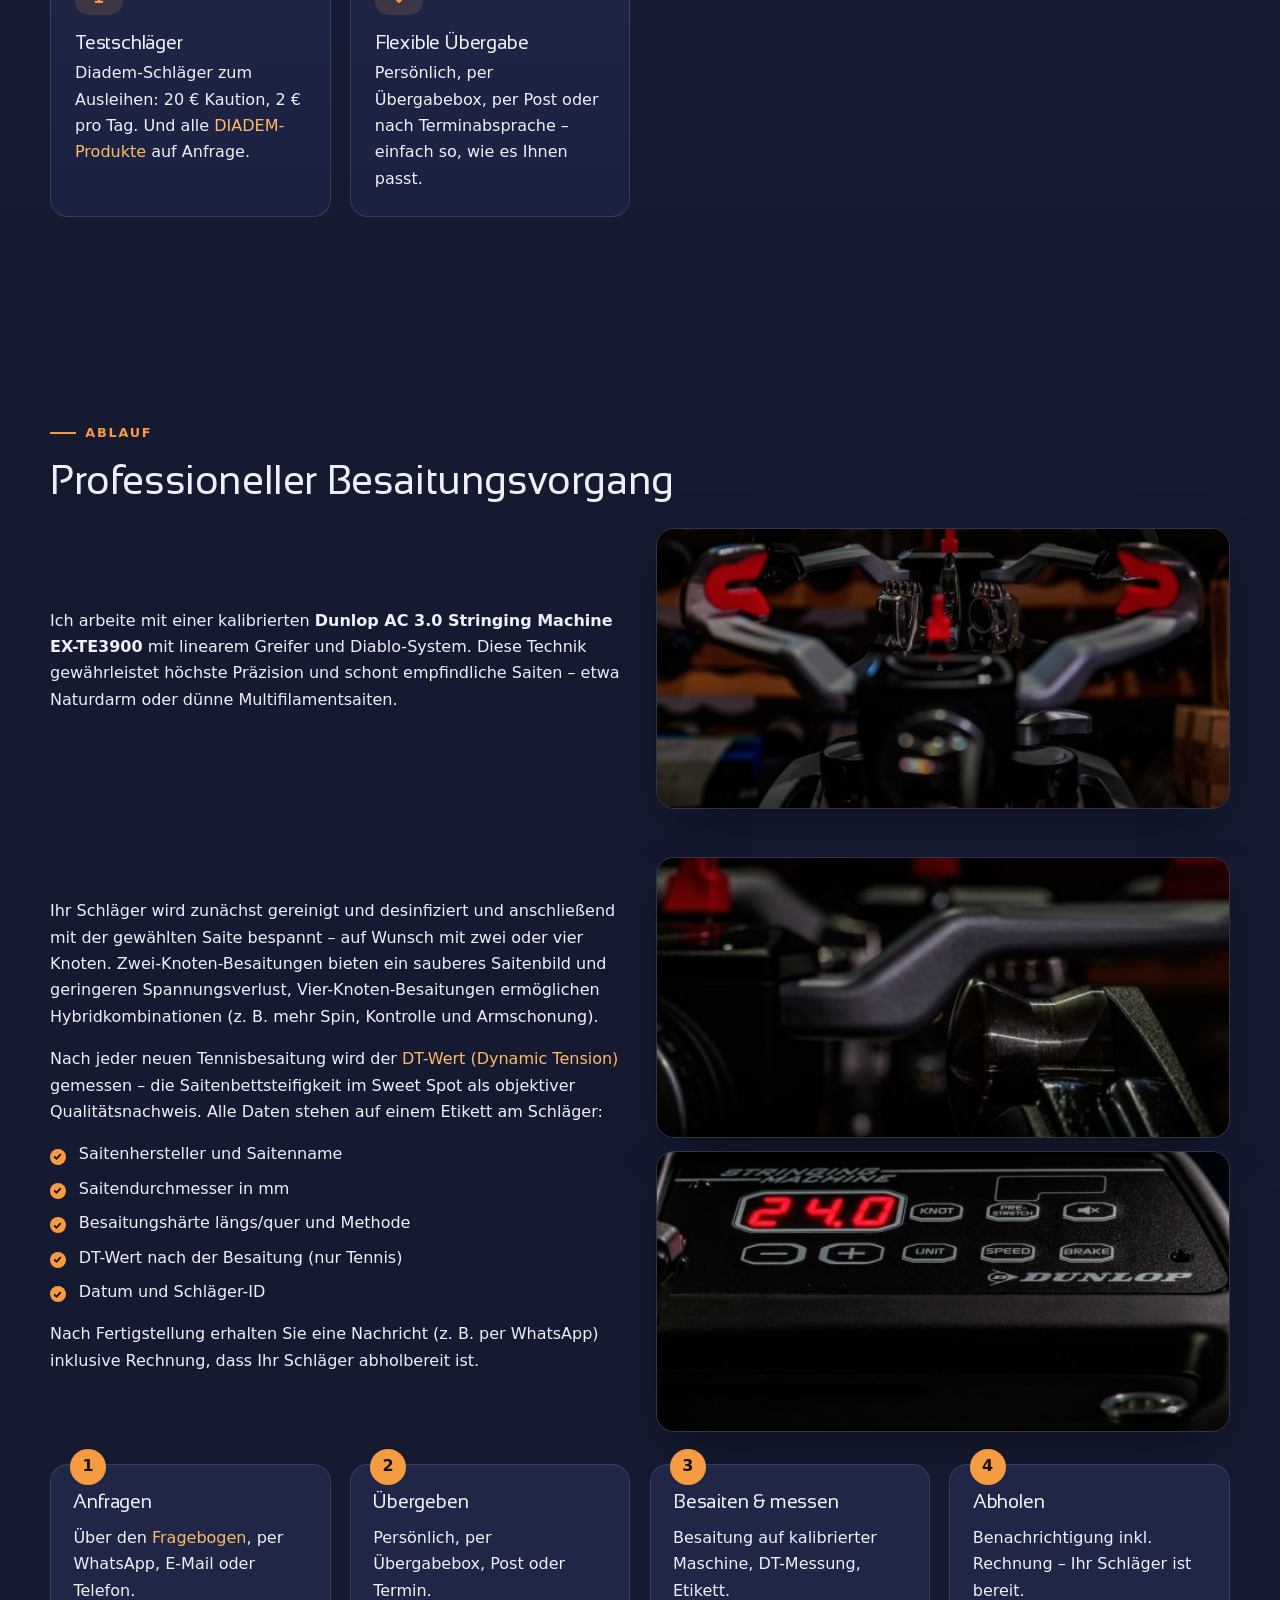
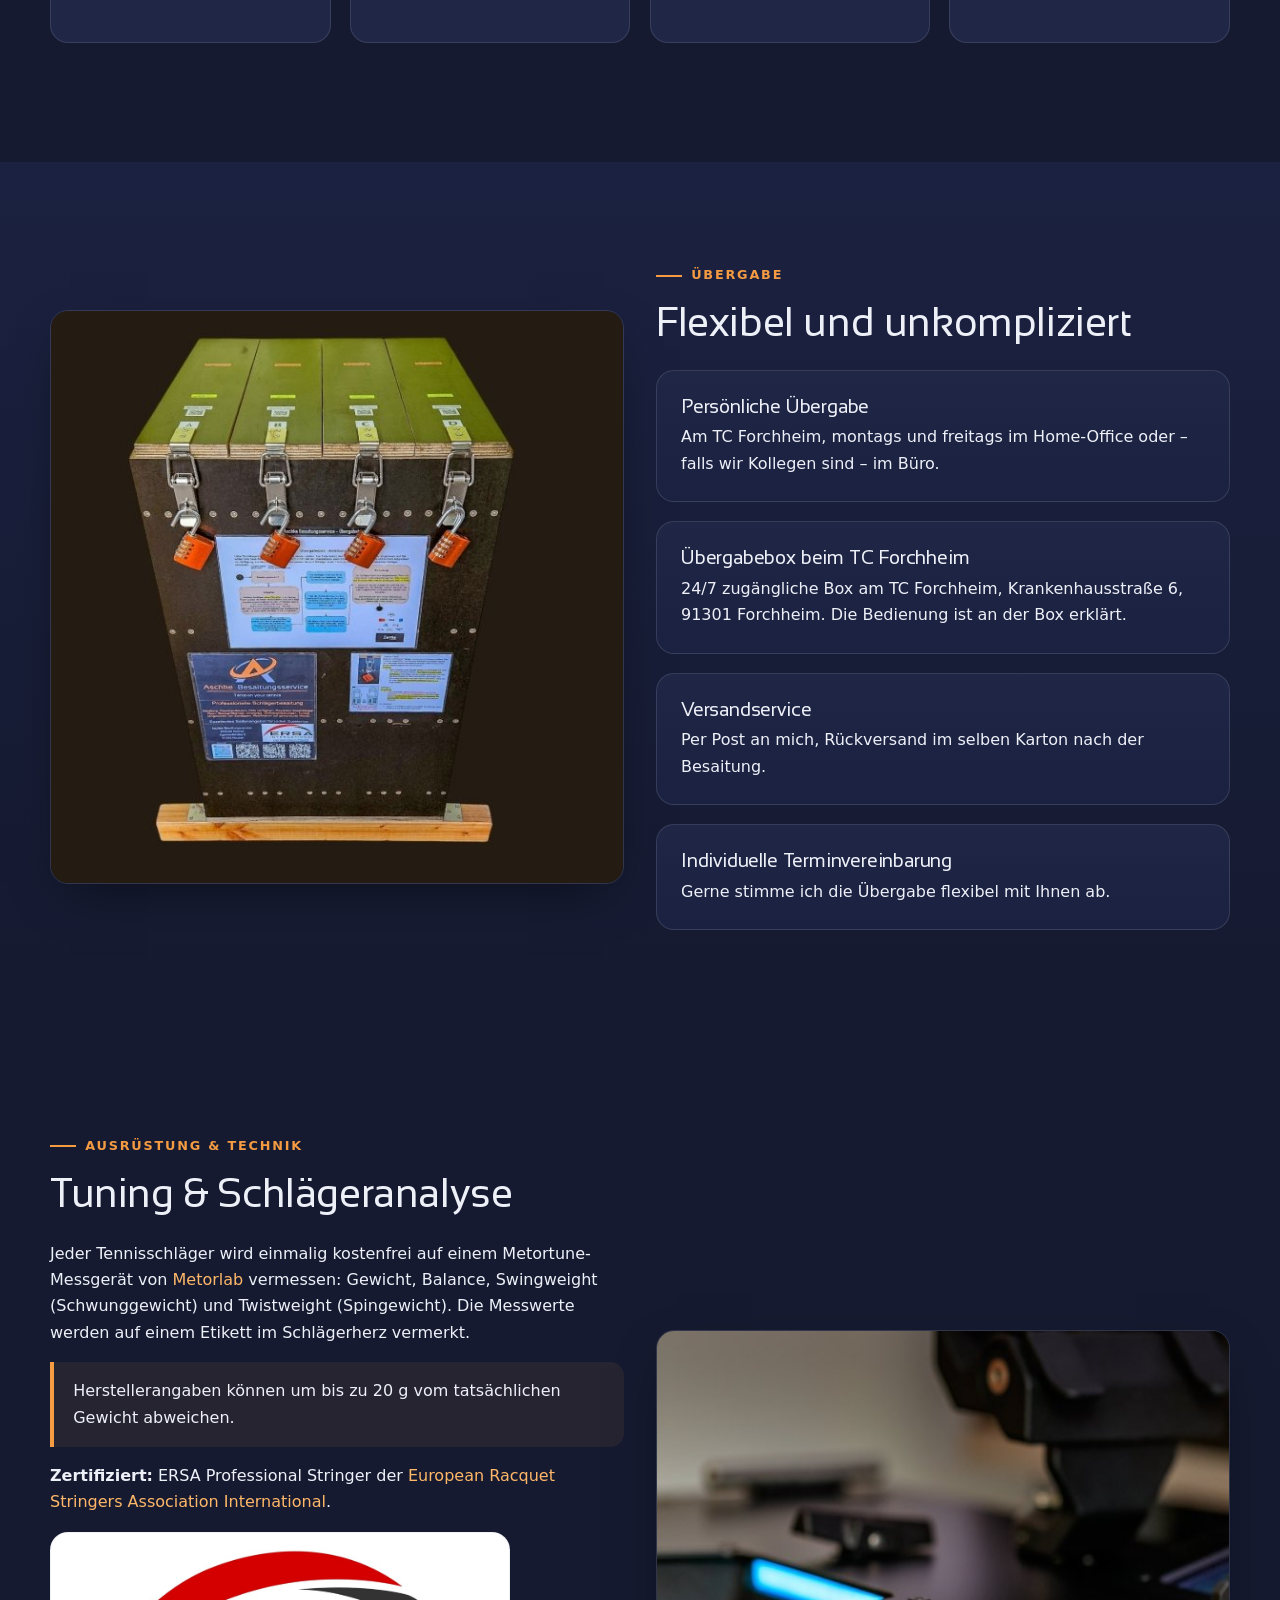
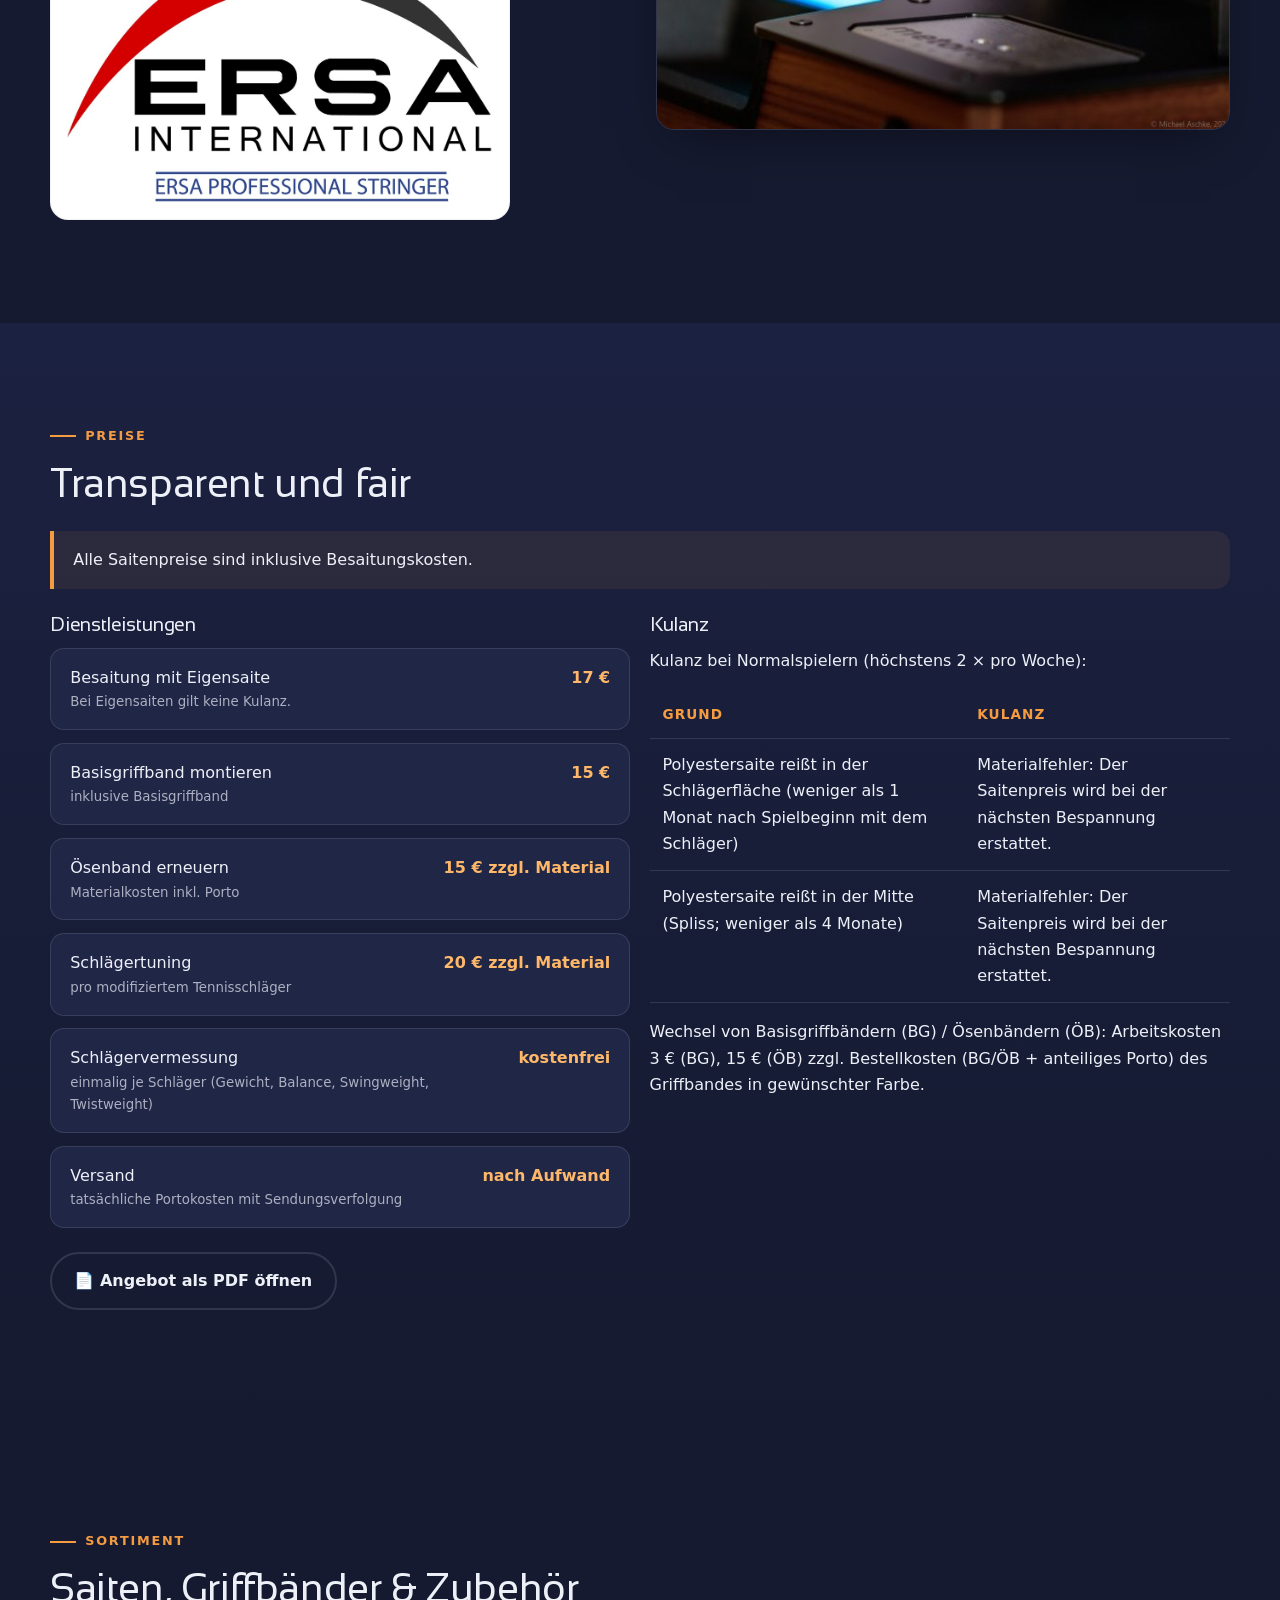
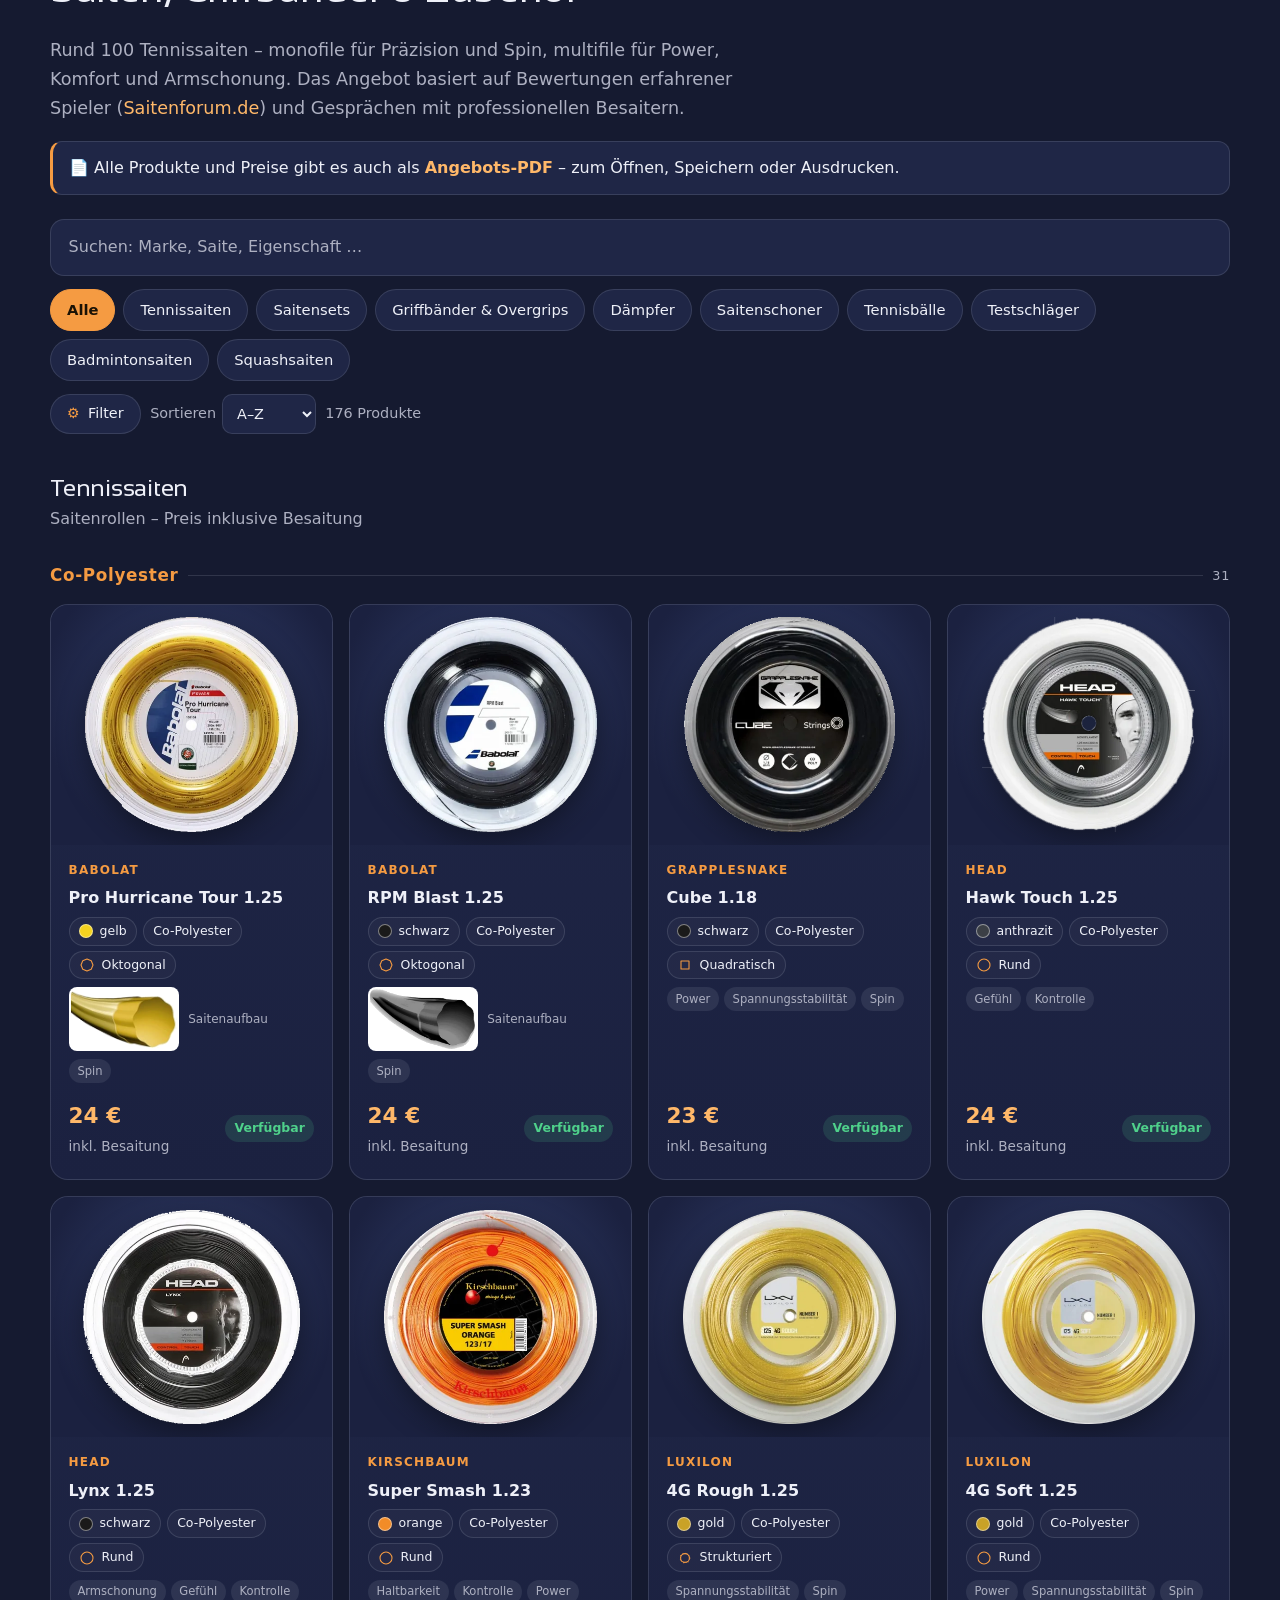
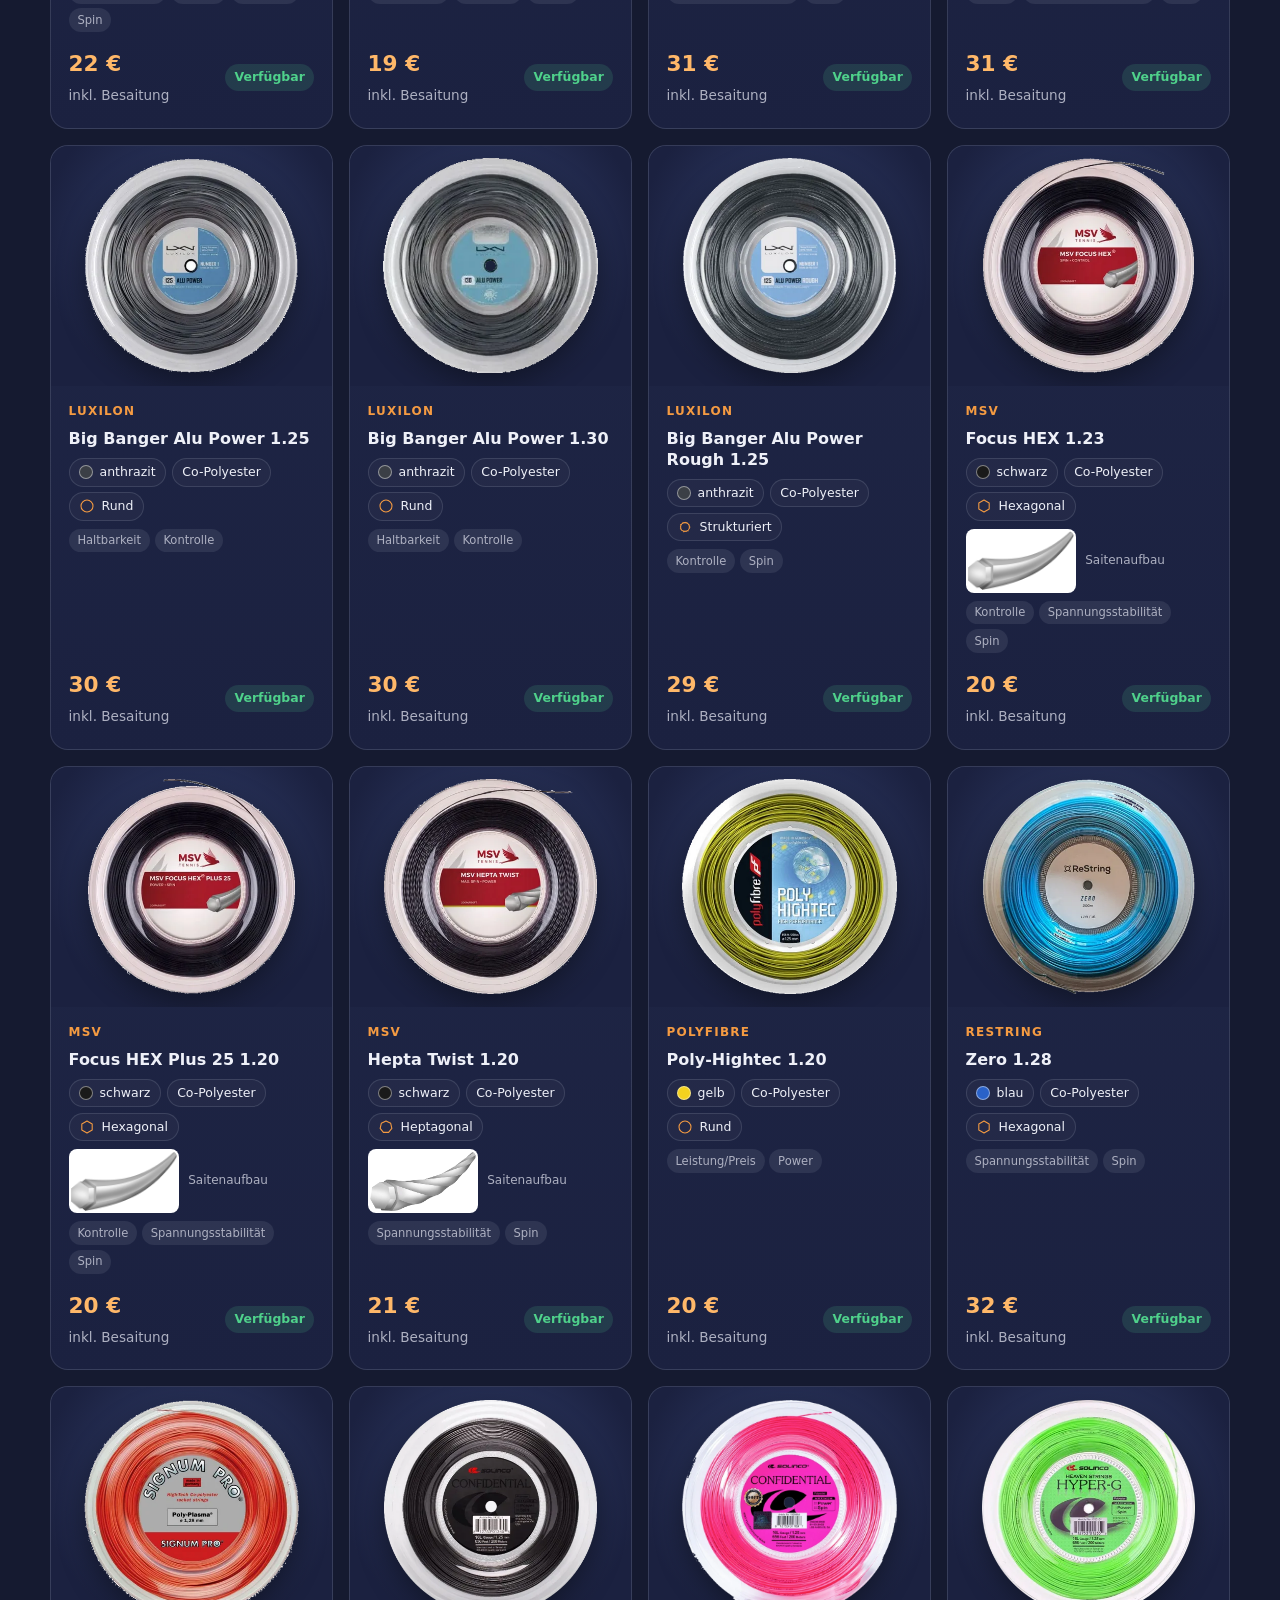
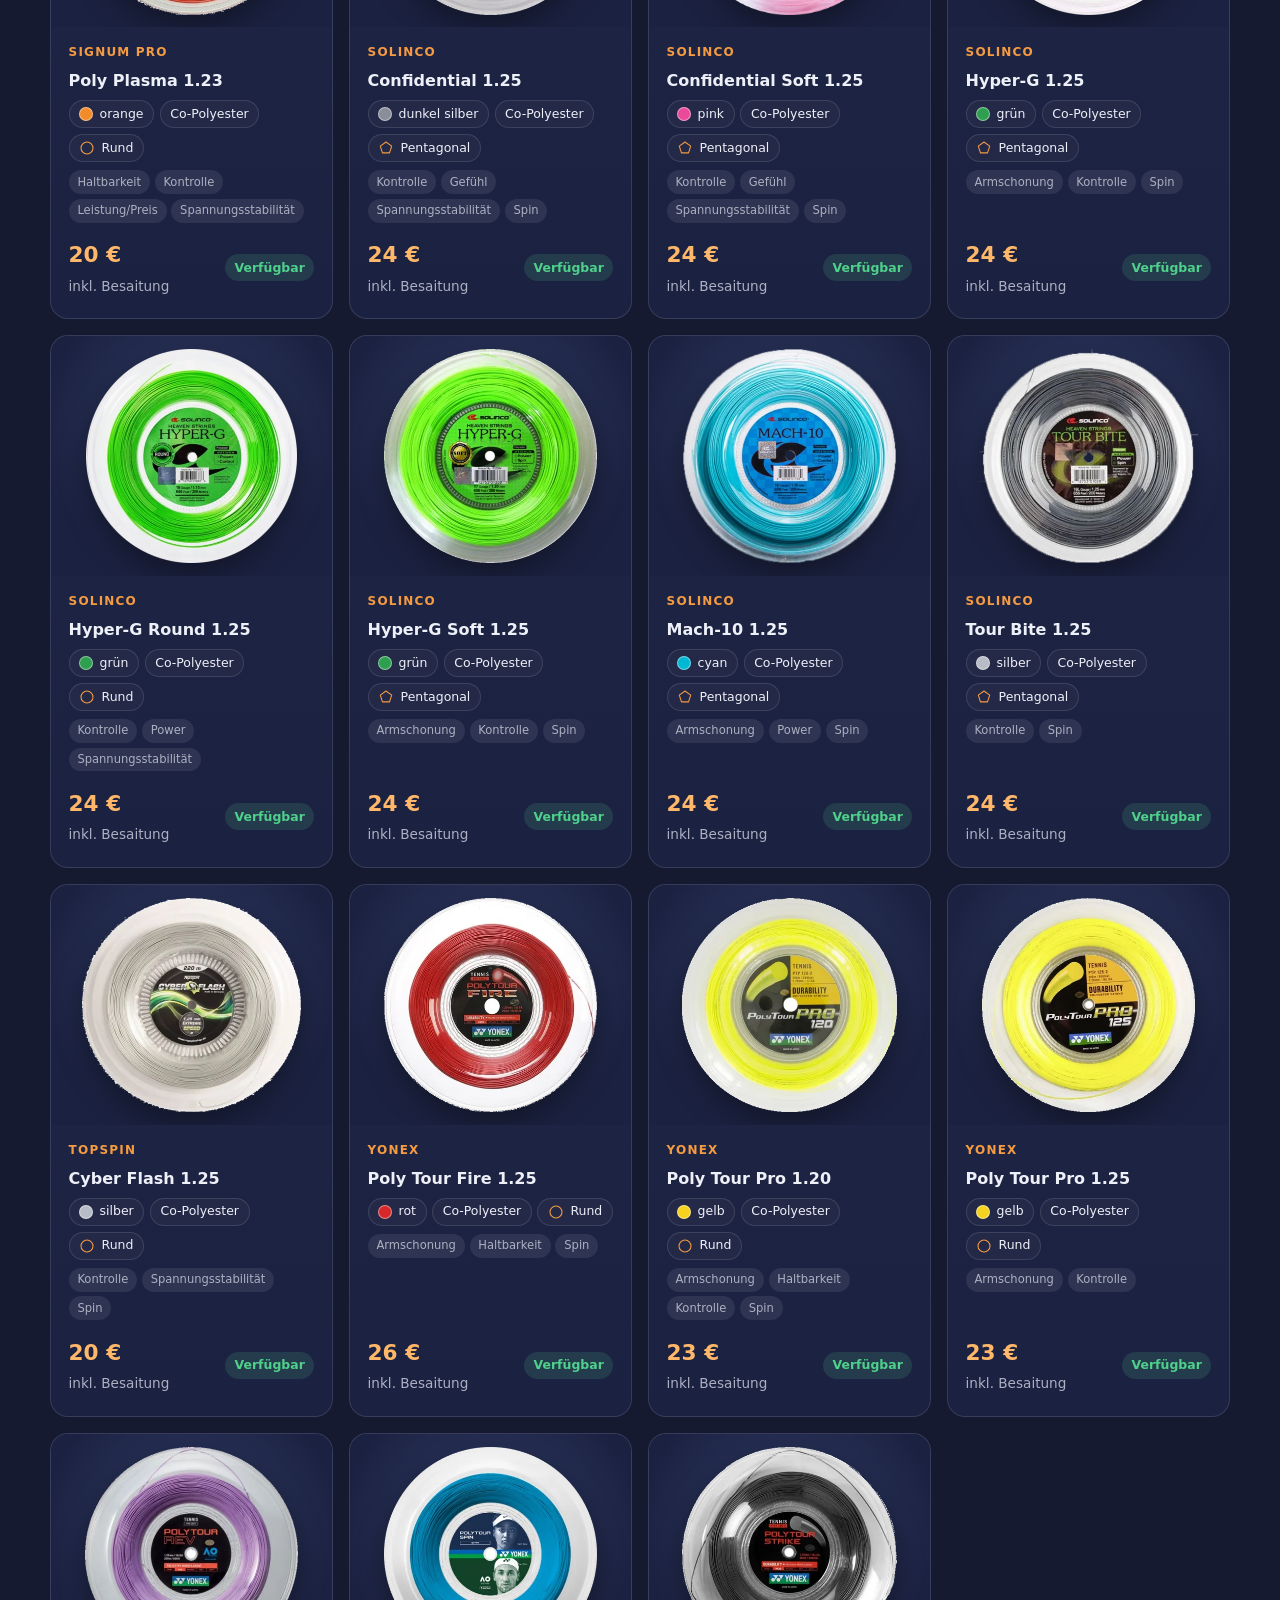
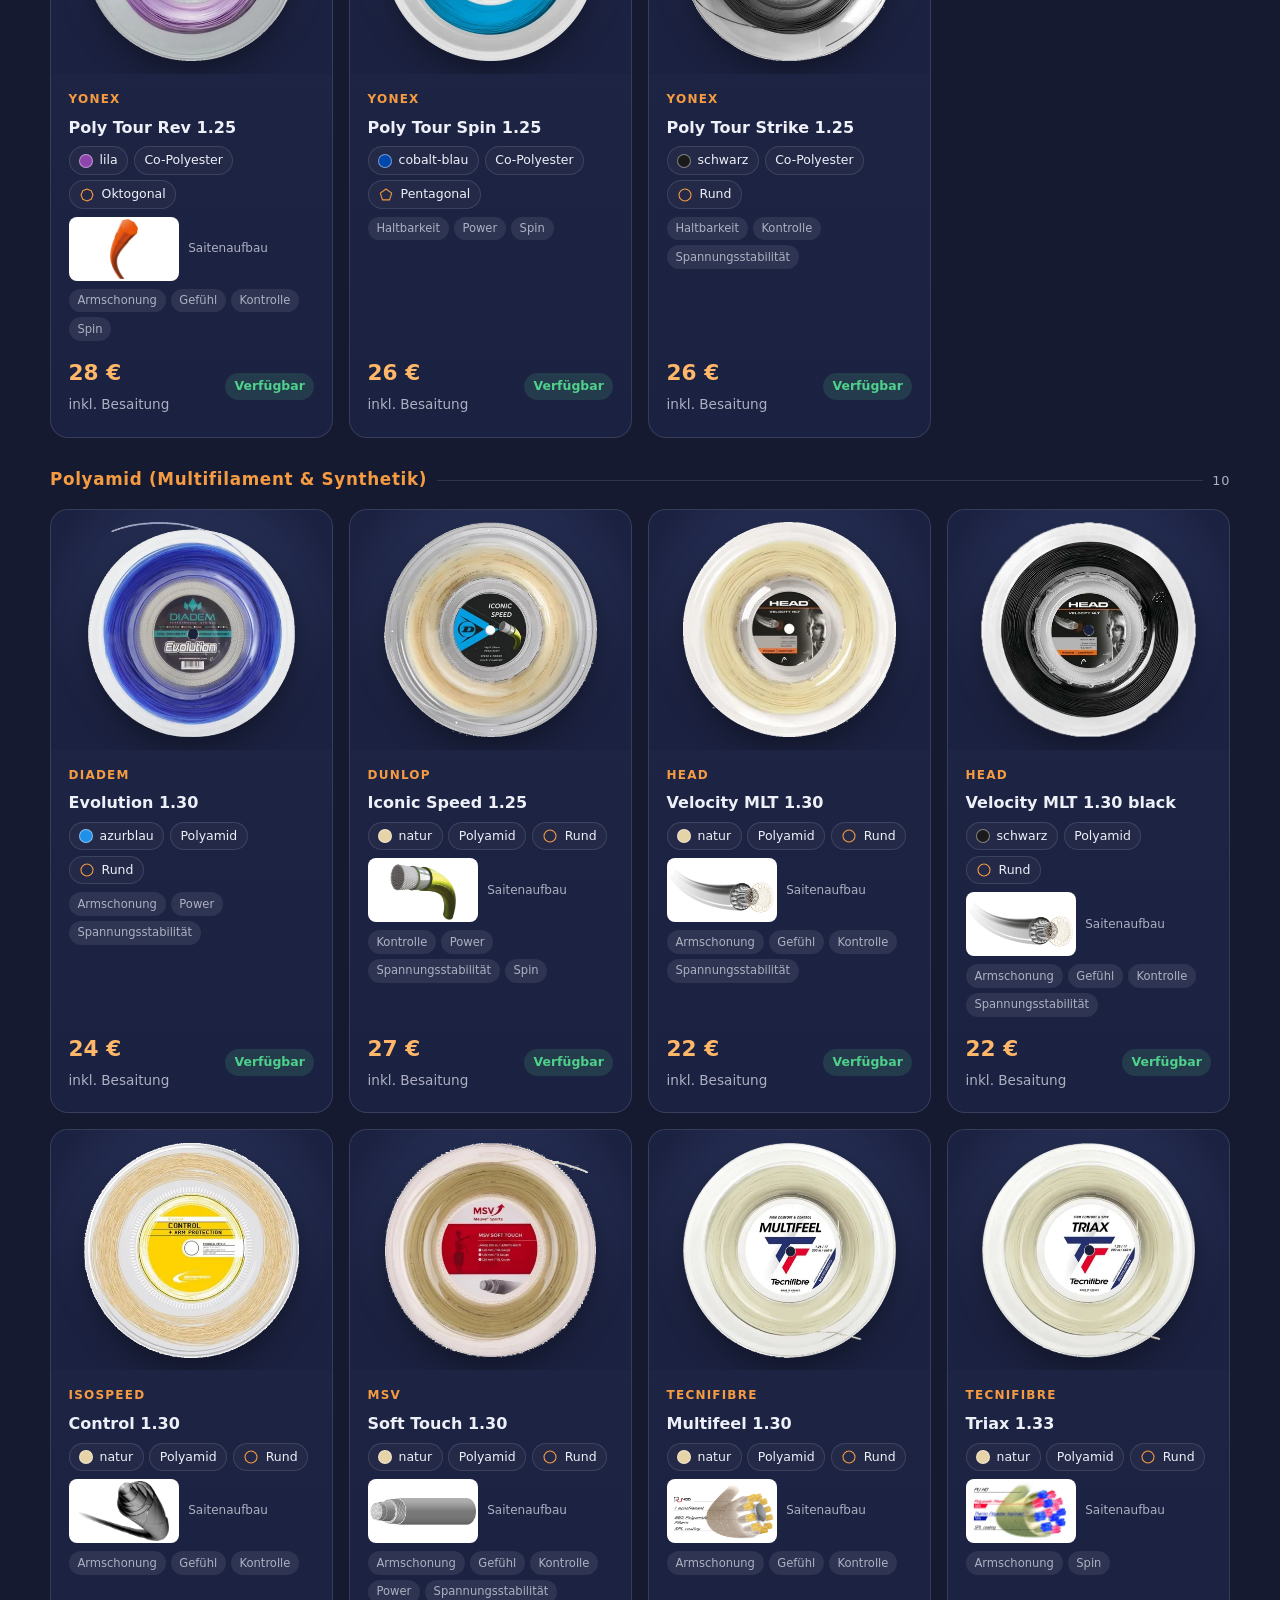
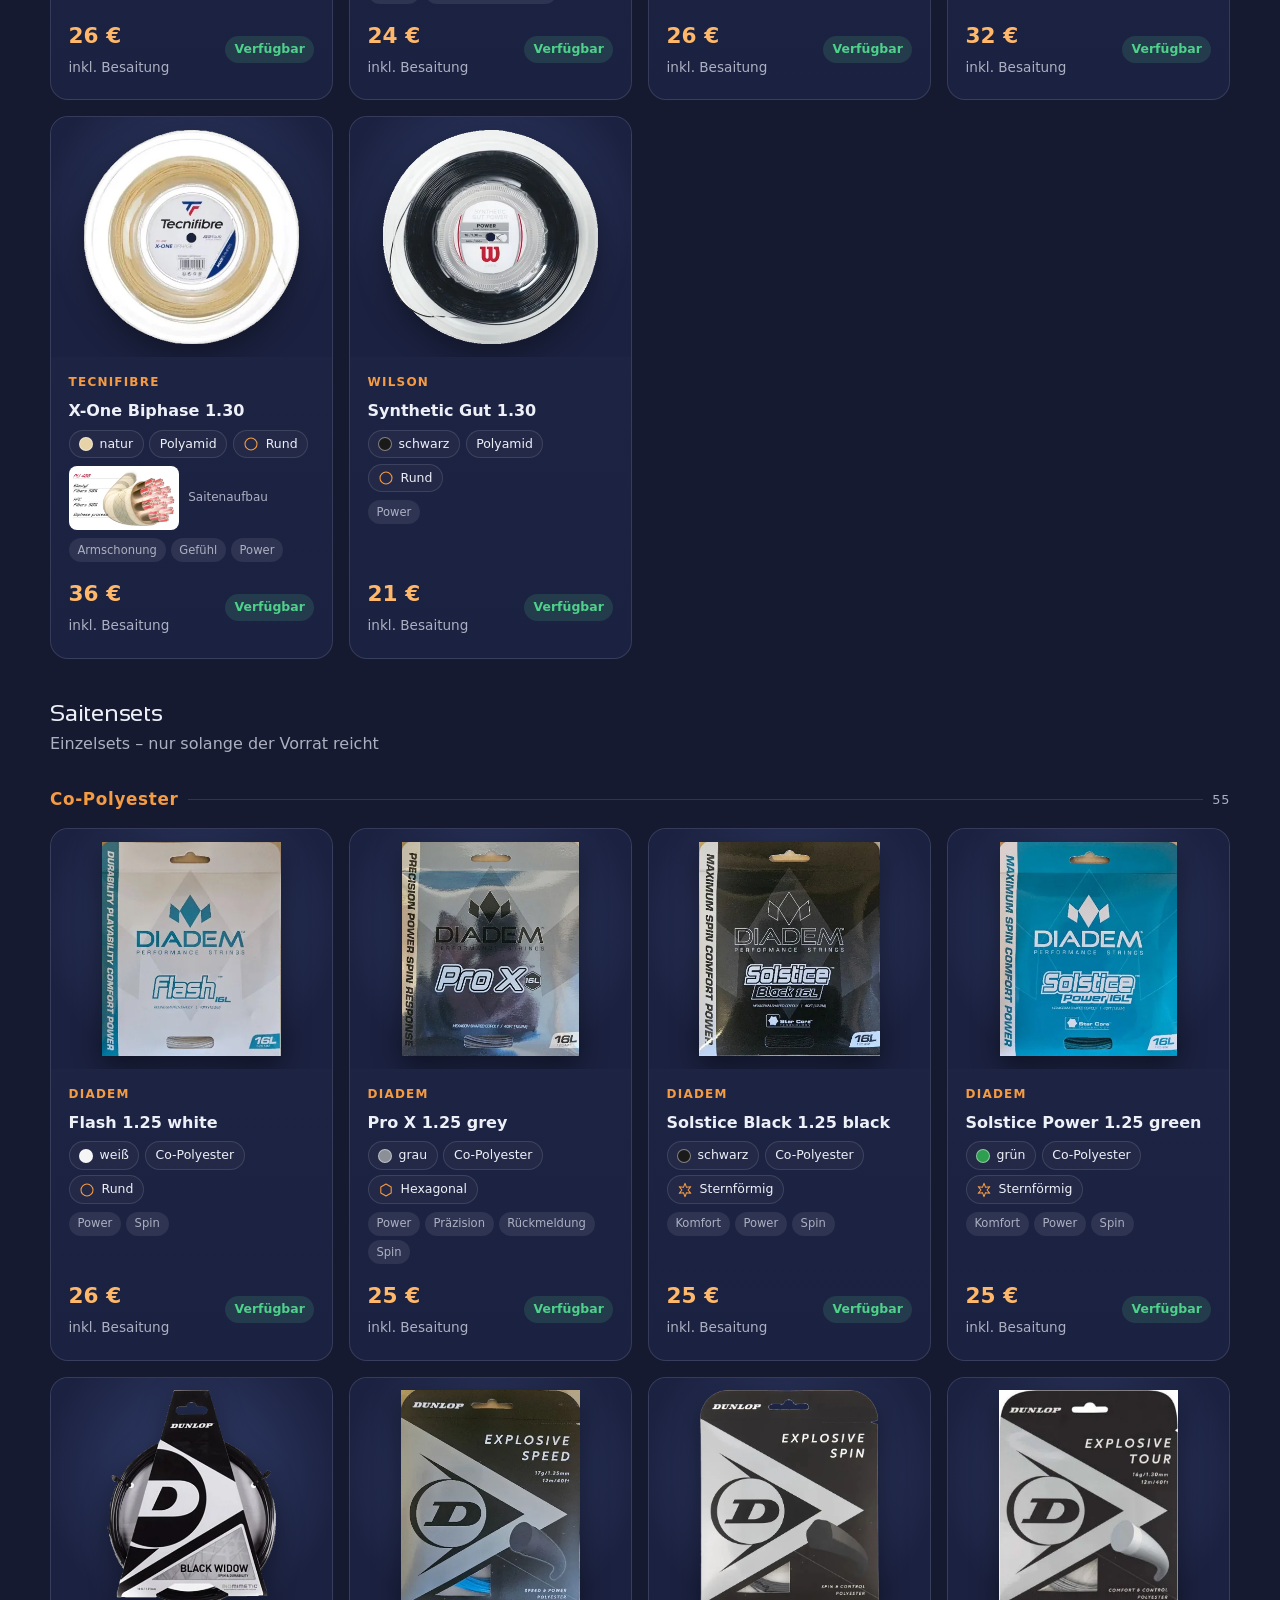
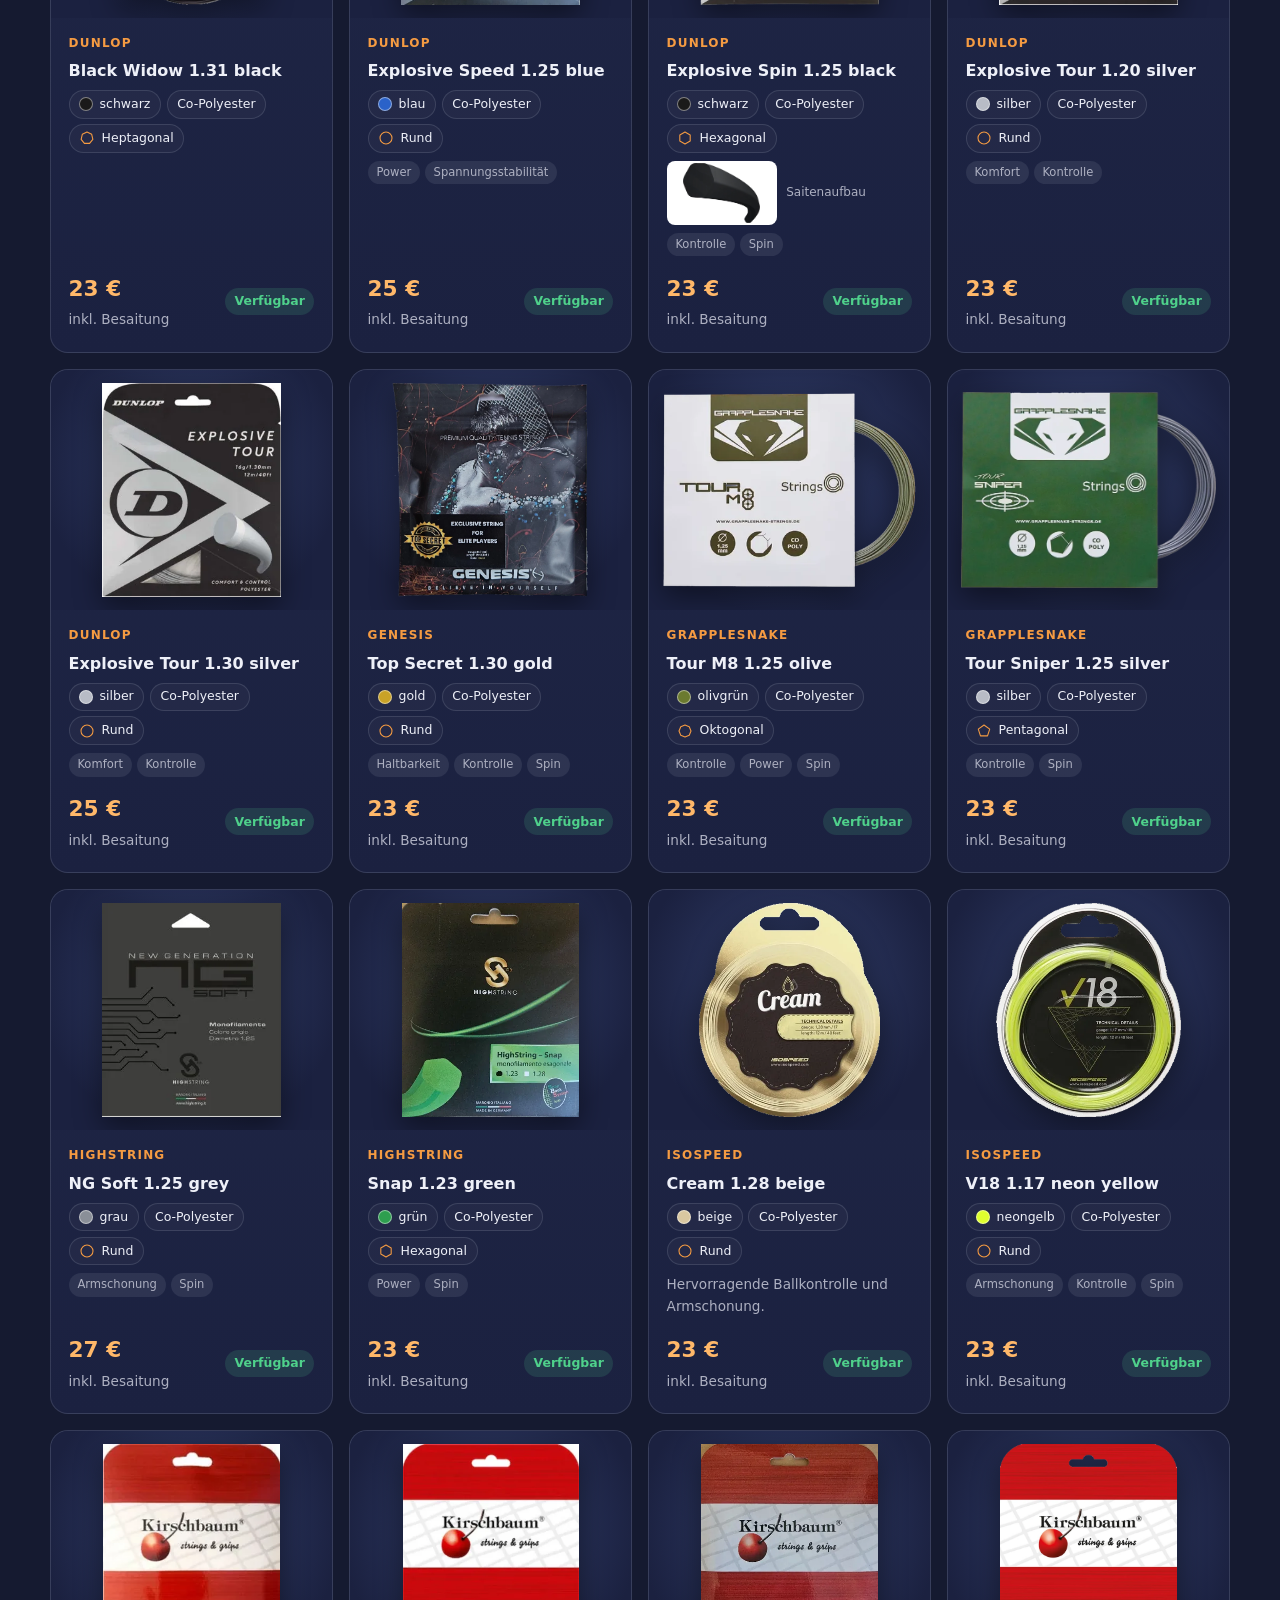
==== commit 7411d5ac: "Revise lead paragraph for clarity and emphasis Updated the lead paragraph to emphasize consistent qu" ====
--- a/index.html
+++ b/index.html
@@ -48,7 +48,7 @@
         <div>
           <p class="eyebrow">Tennis · Badminton · Squash</p>
           <h1>Aschke Besaitungsservice<span class="h1-sub">ERSA Professional Stringer</span><em>Tension Your Tennis.<br>Elevate Your Game.</em></h1>
-          <p class="lead">Zertifizierter ERSA Professional Stringer in Forchheim &amp; Umgebung: kalibrierte Maschine, über 100 Saiten führender Hersteller und messbare Qualität nach jeder Besaitung.</p>
+          <p class="lead">Zertifizierter ERSA Professional Stringer in Forchheim &amp; Umgebung: kalibrierte Maschine, über 100 Saiten führender Hersteller. Konsistent hohe Qualität bei jeder Besaitung.</p>
           <div class="hero-cta">
             <a class="btn primary" href="anfrage.html">Neuauftrag anfragen</a>
             <a class="btn ghost" href="#produkte">Saiten &amp; Preise ansehen</a>
--- a/assets/css/styles.css
+++ b/assets/css/styles.css
@@ -197,6 +197,7 @@
 .choice { display: flex; gap: .7rem; align-items: center; padding: .7rem .9rem; border: 1px solid var(--line); border-radius: 12px; cursor: pointer; background: var(--bg); min-height: 48px; }
 .choice:has(input:checked) { border-color: var(--accent); background: rgba(245, 155, 66, .1); }
 .choice input { accent-color: var(--accent); width: 18px; height: 18px; flex: none; }
+.privacy-text { min-width: 0; overflow-wrap: anywhere; }
 .racket { border: 1px dashed var(--line); border-radius: 14px; padding: 1rem; margin-bottom: 1rem; background: rgba(255, 255, 255, .02); }
 .racket h4 { margin: 0 0 .8rem; color: var(--accent-2); }
 .result { display: none; }
